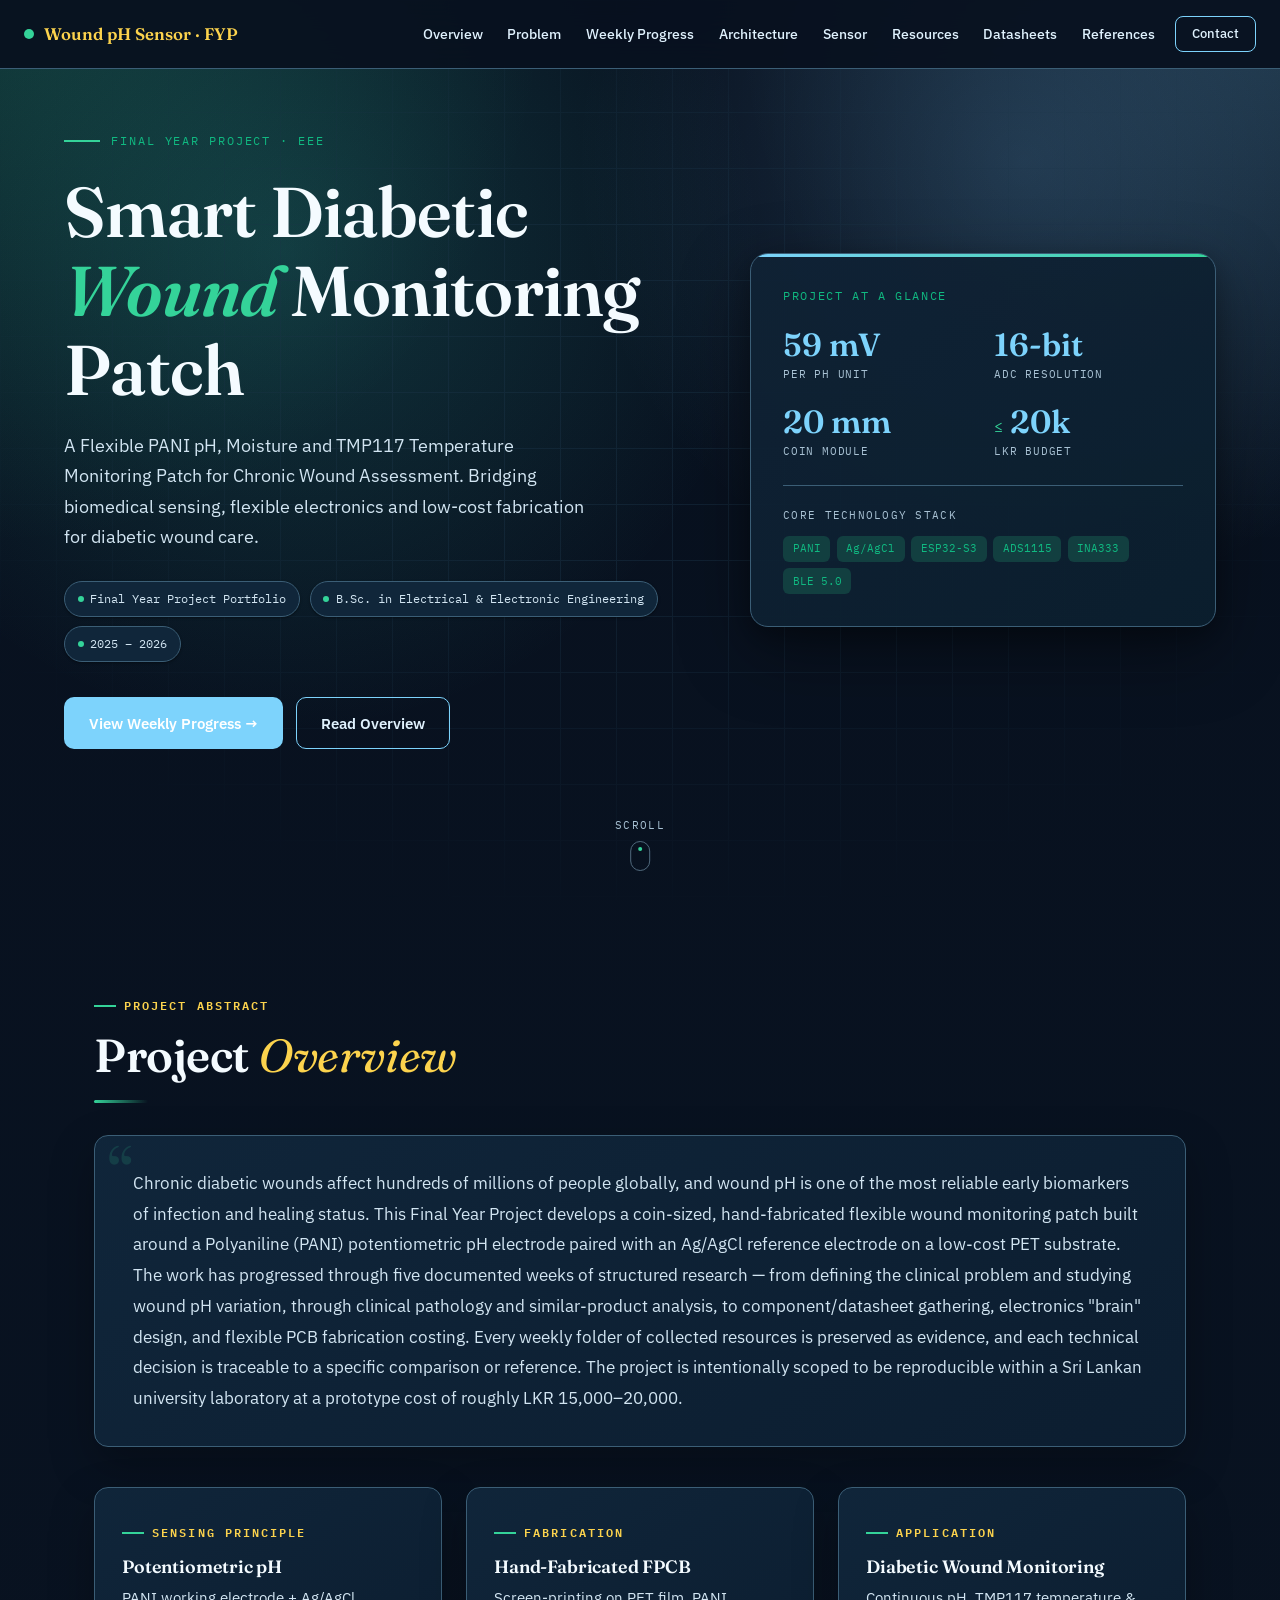
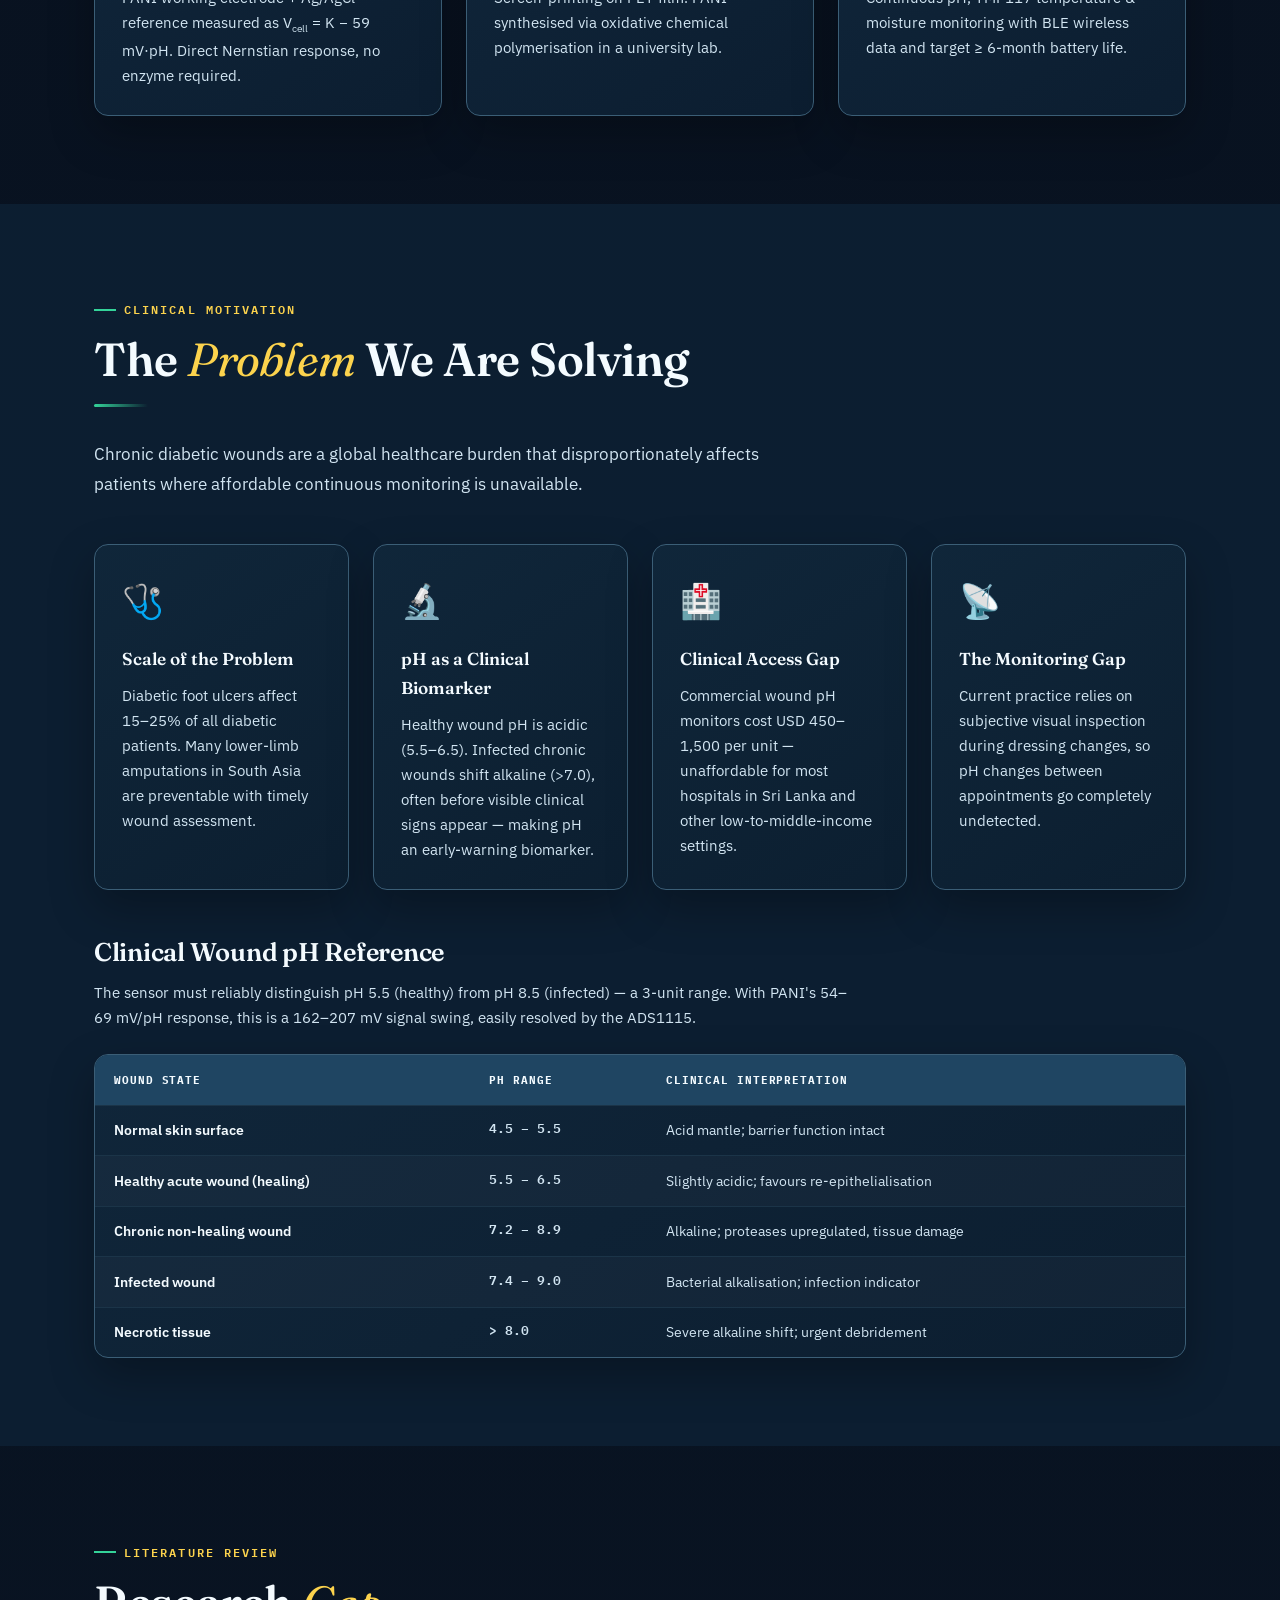
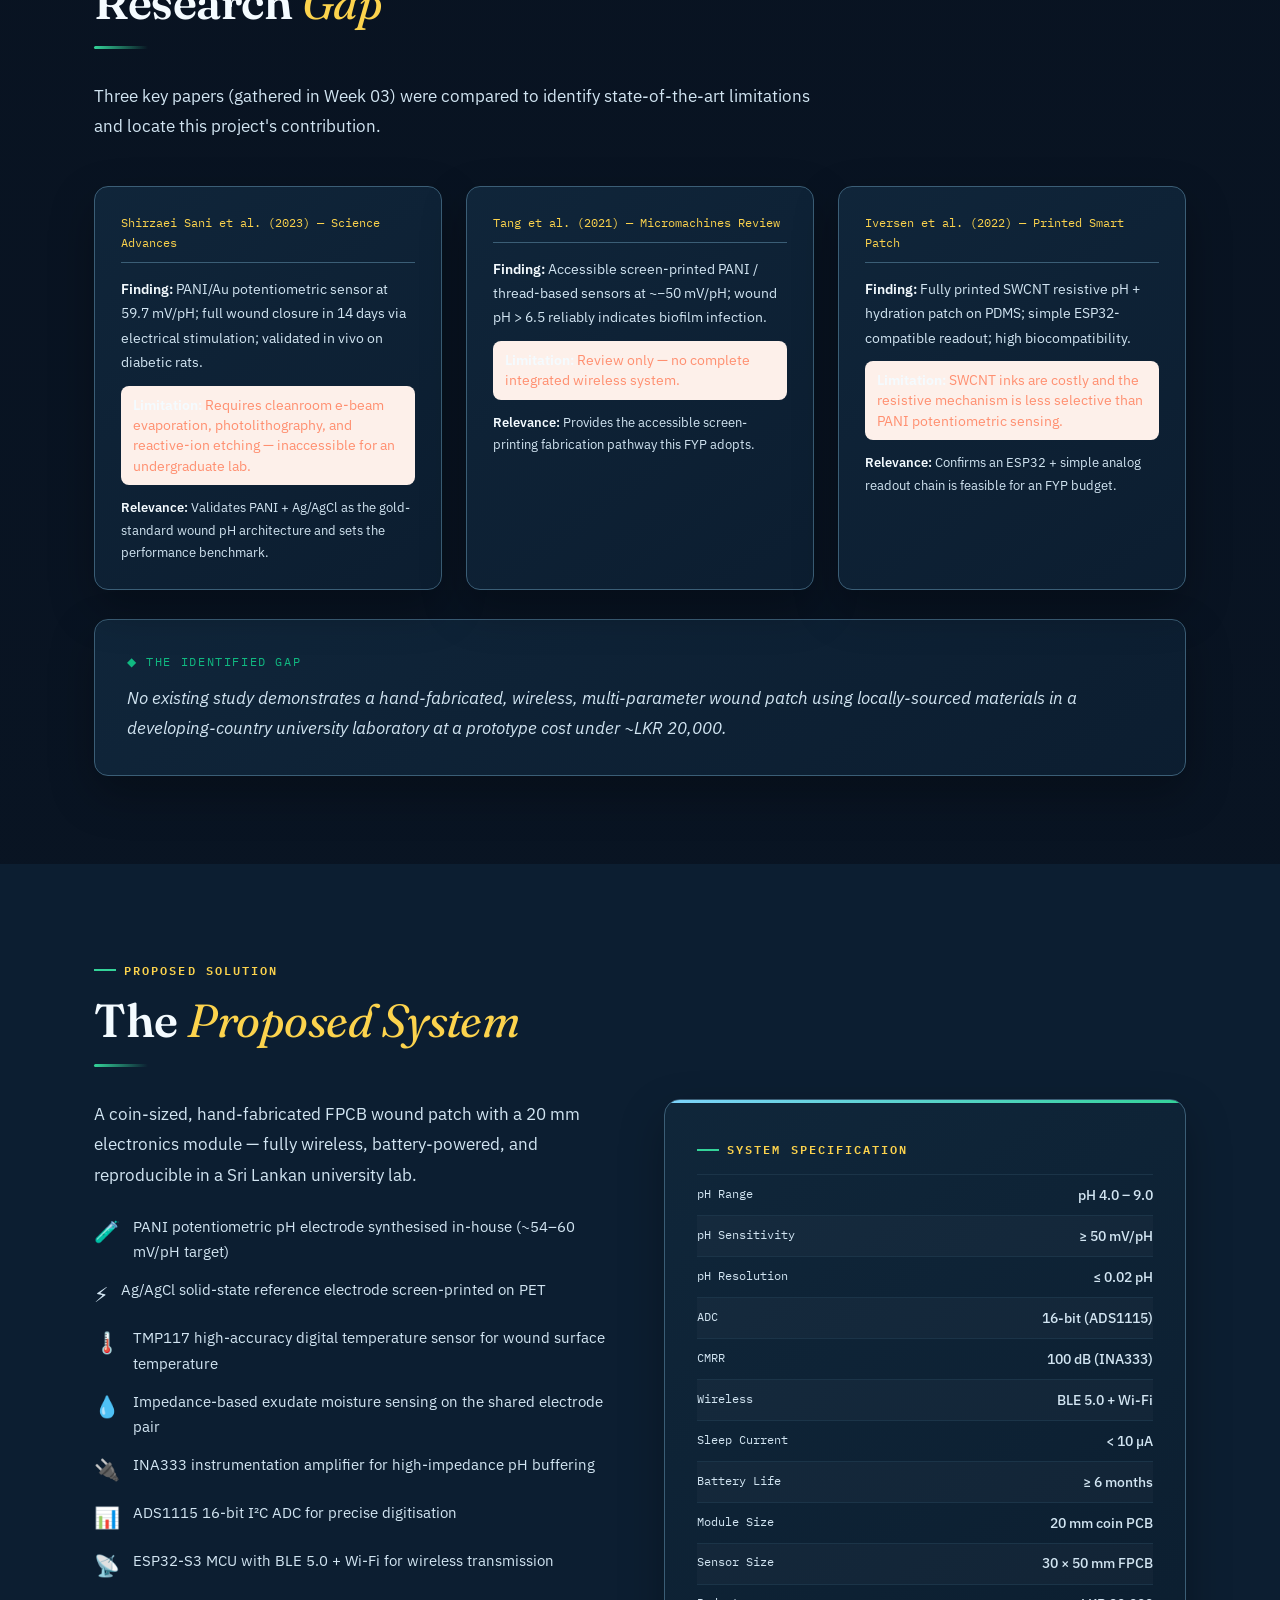
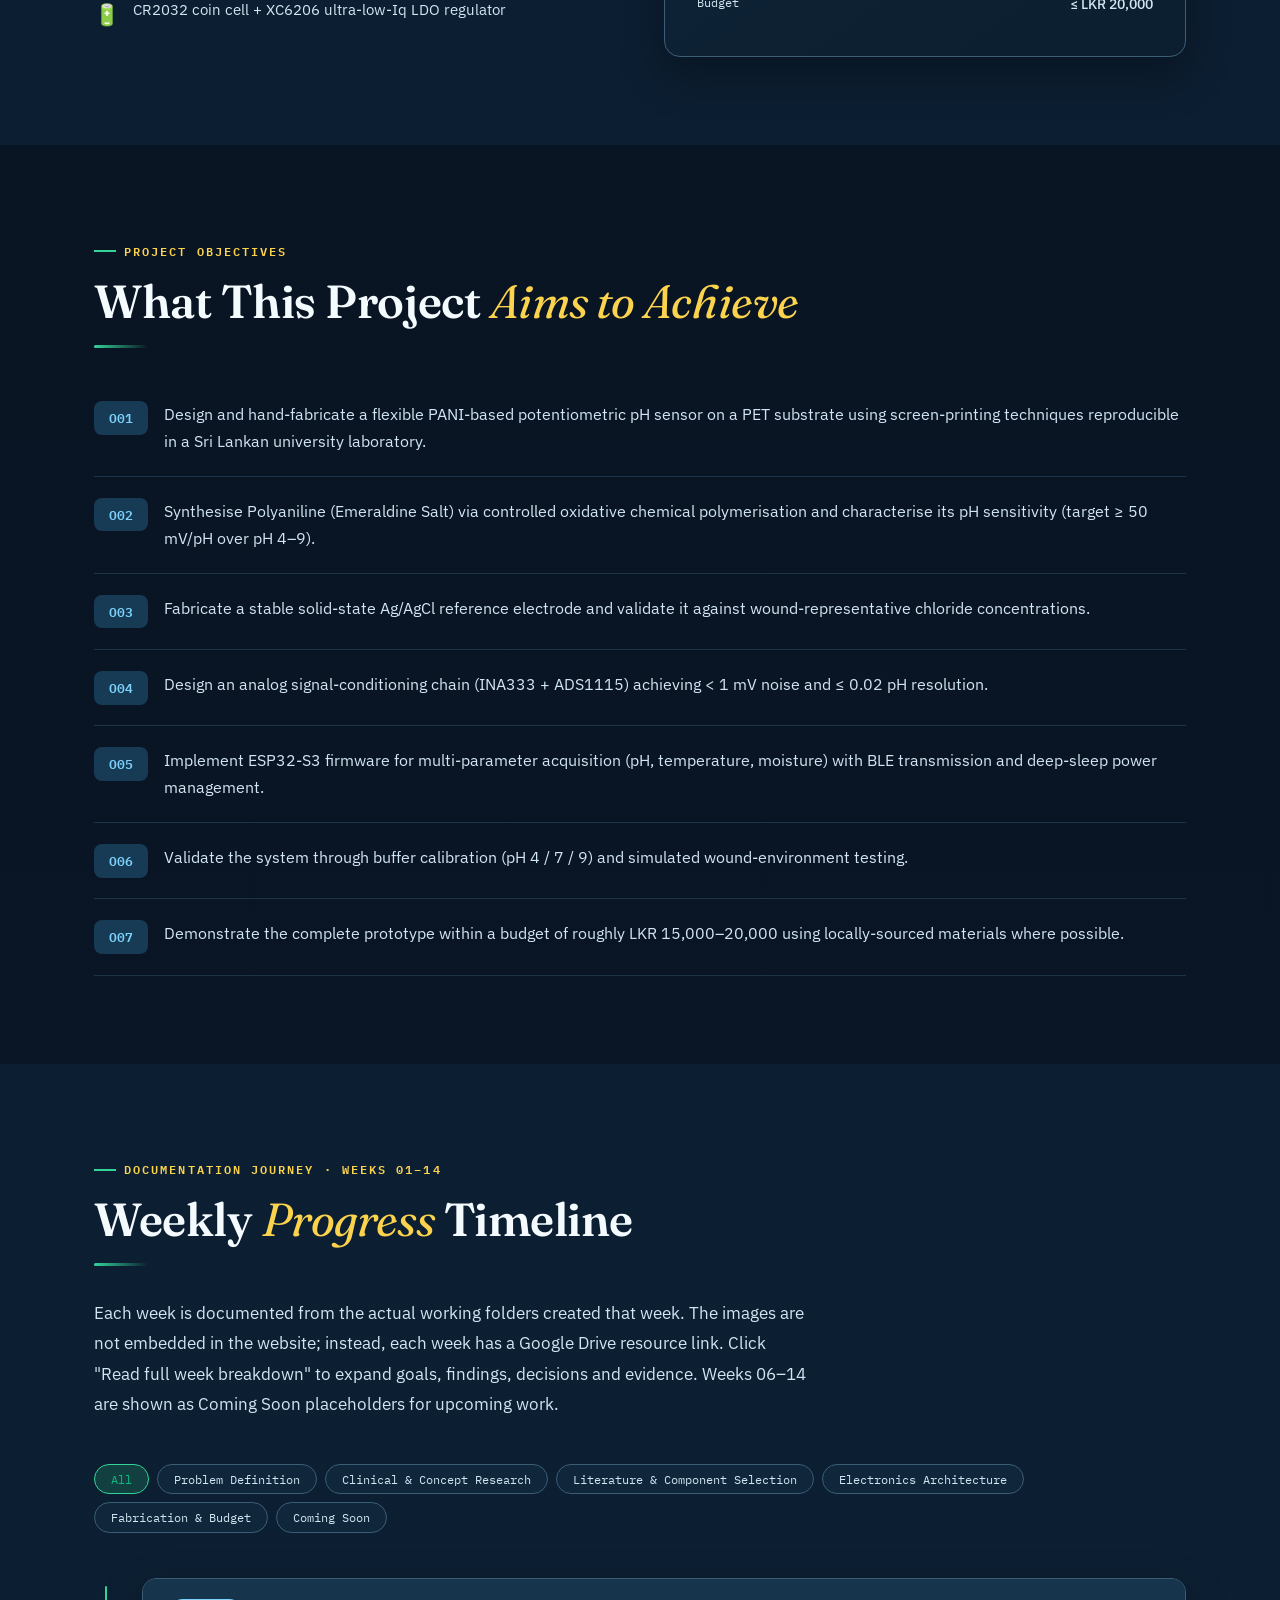
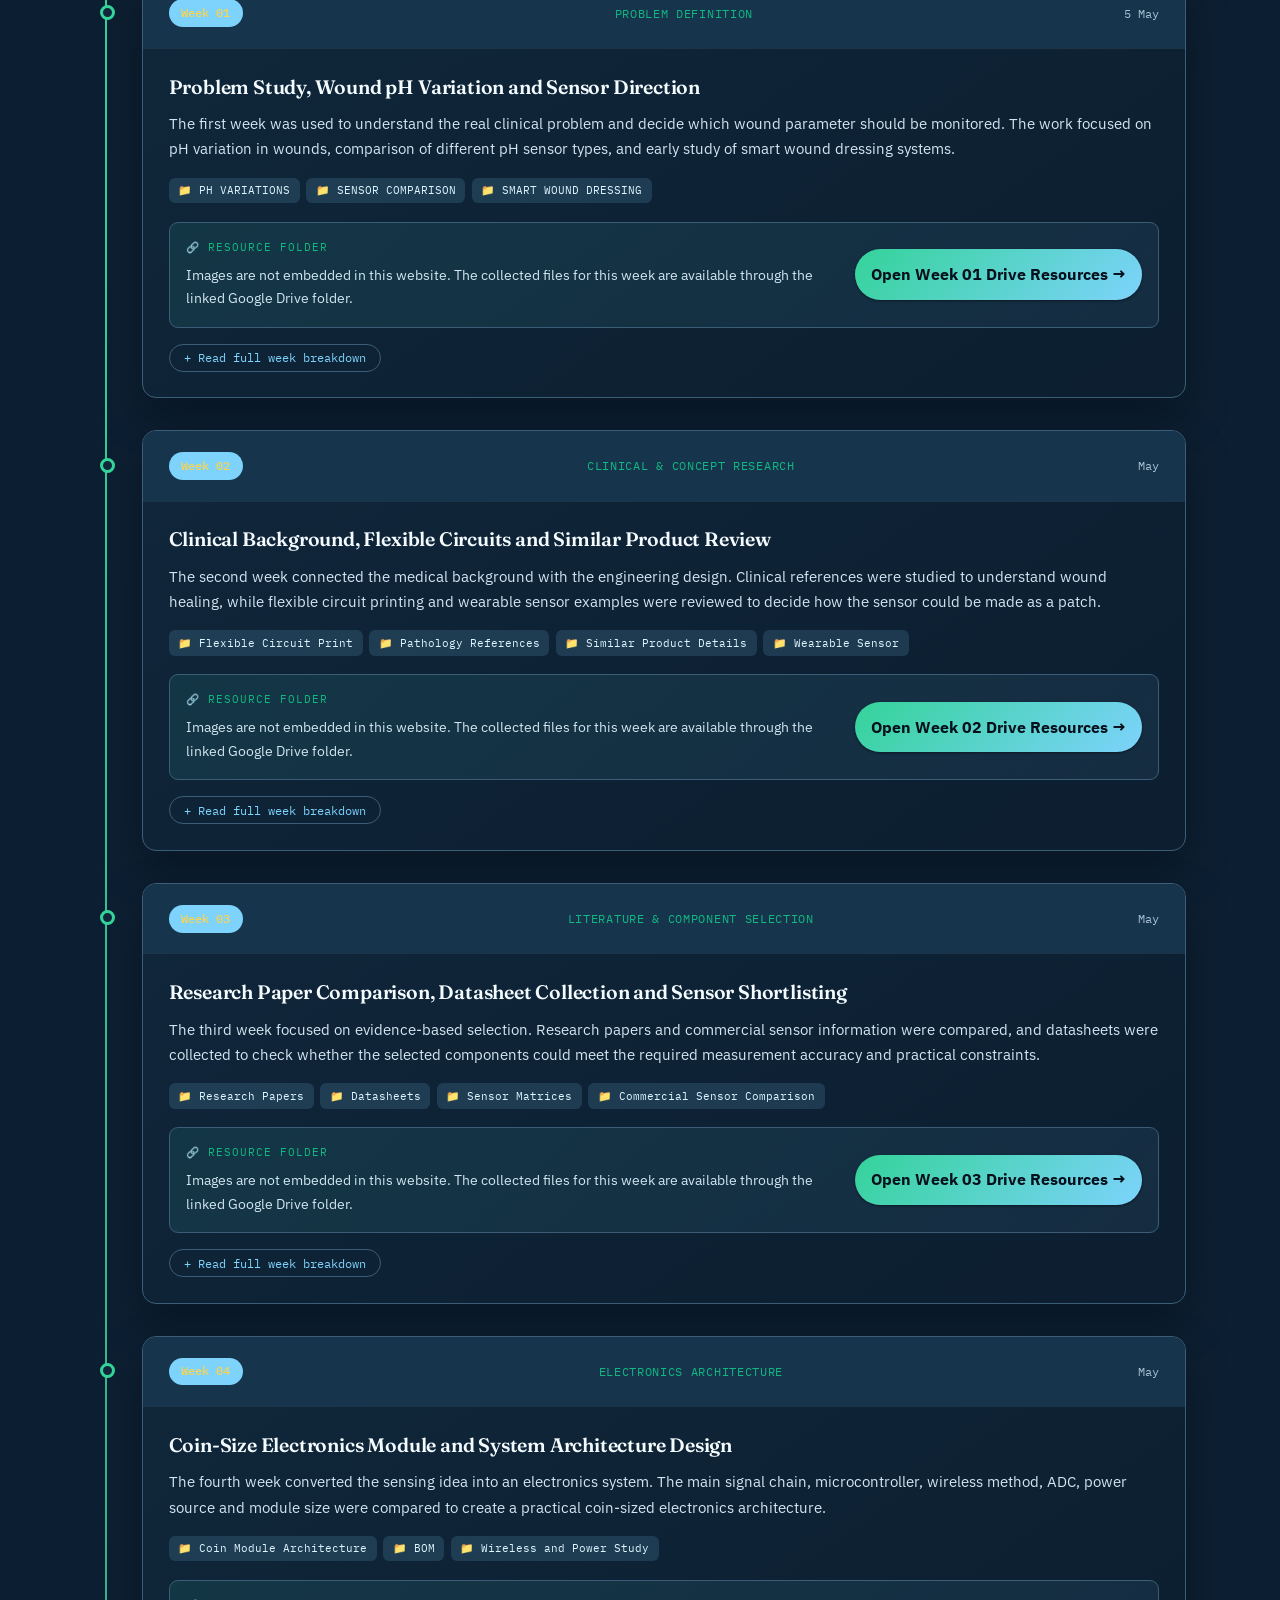
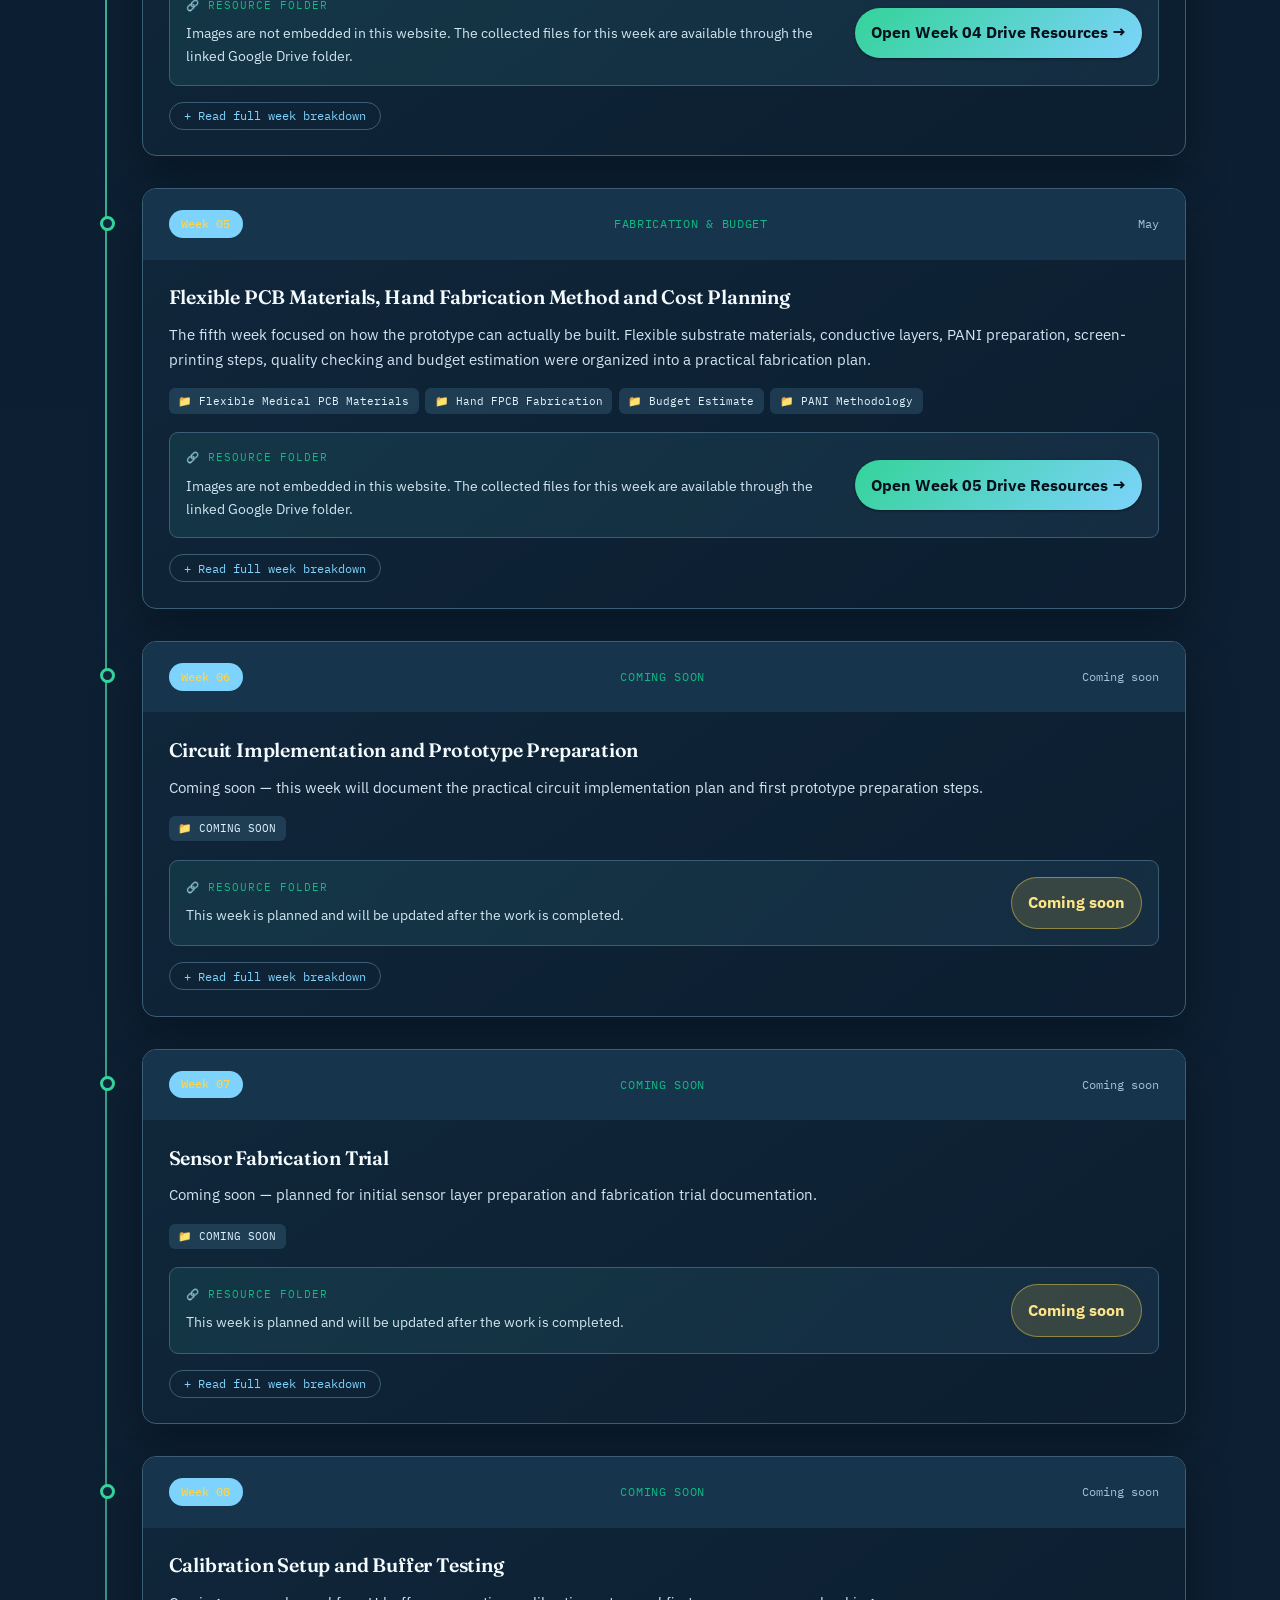
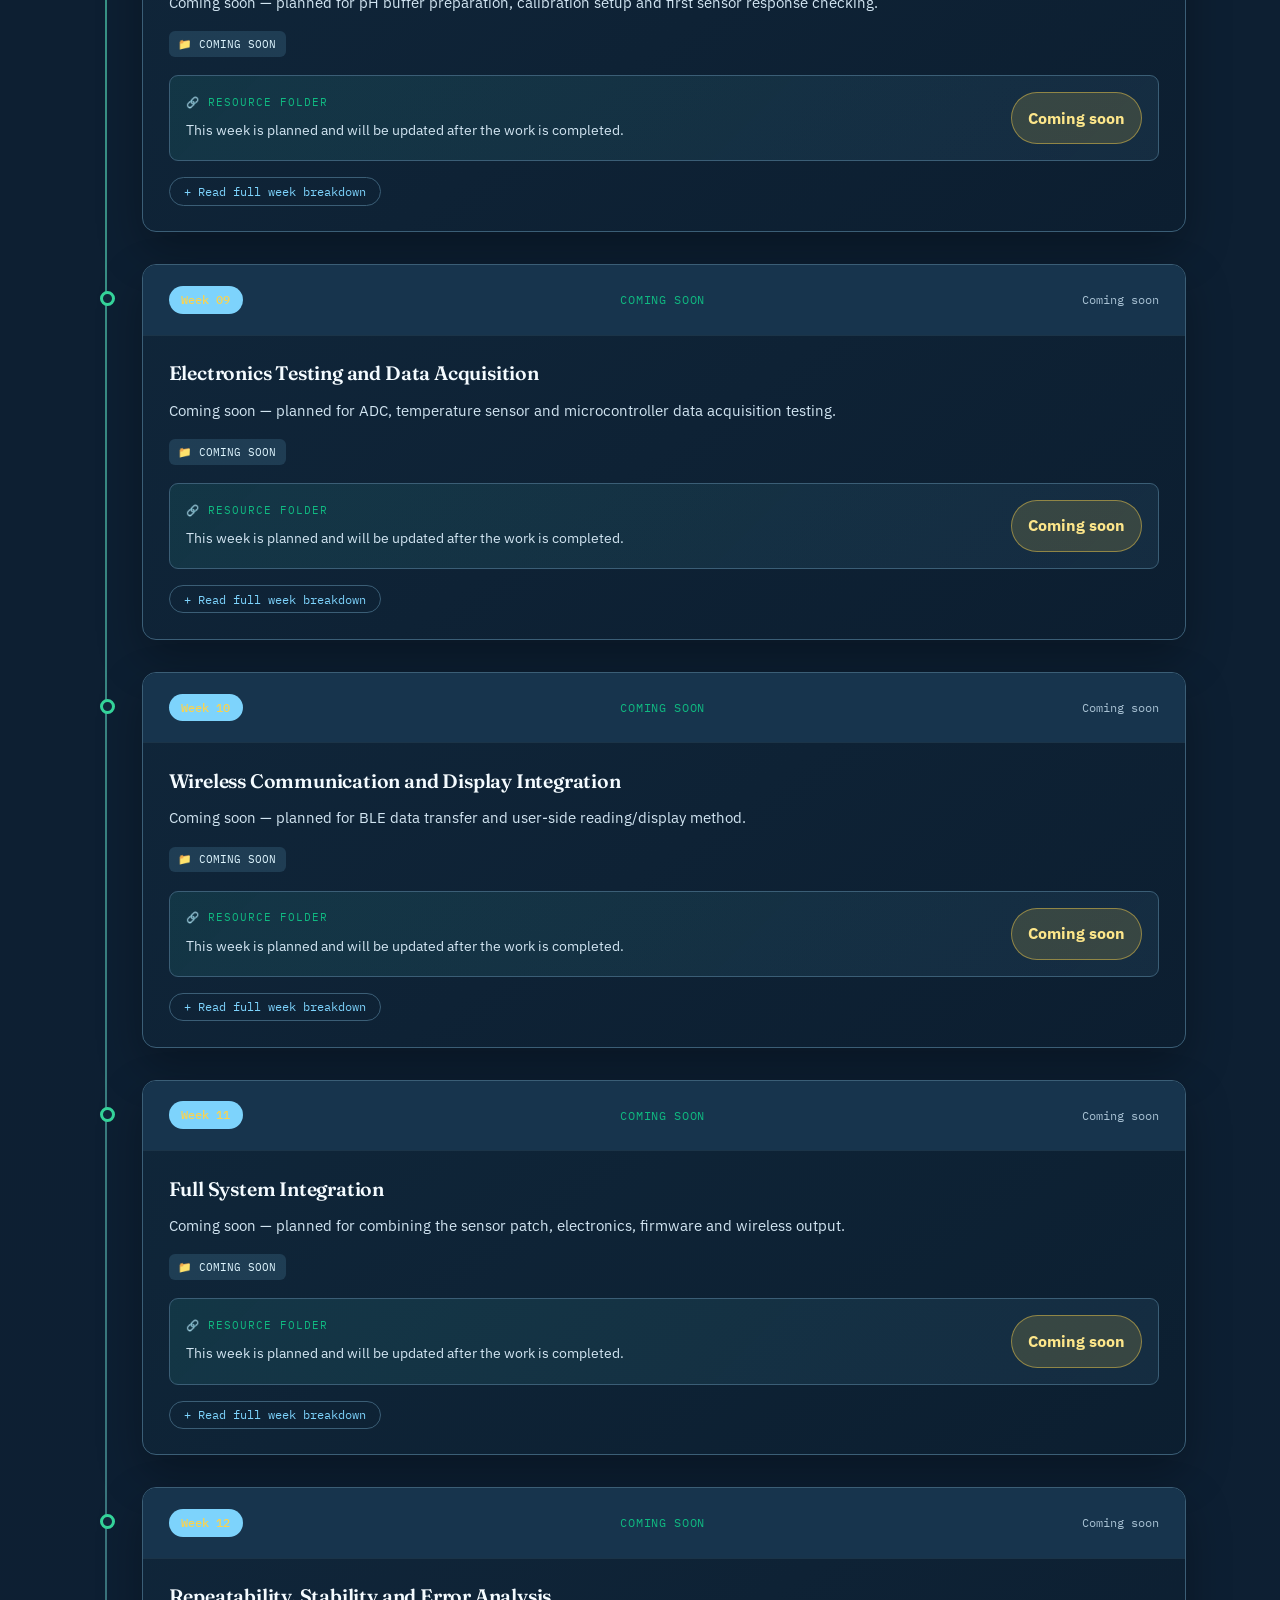
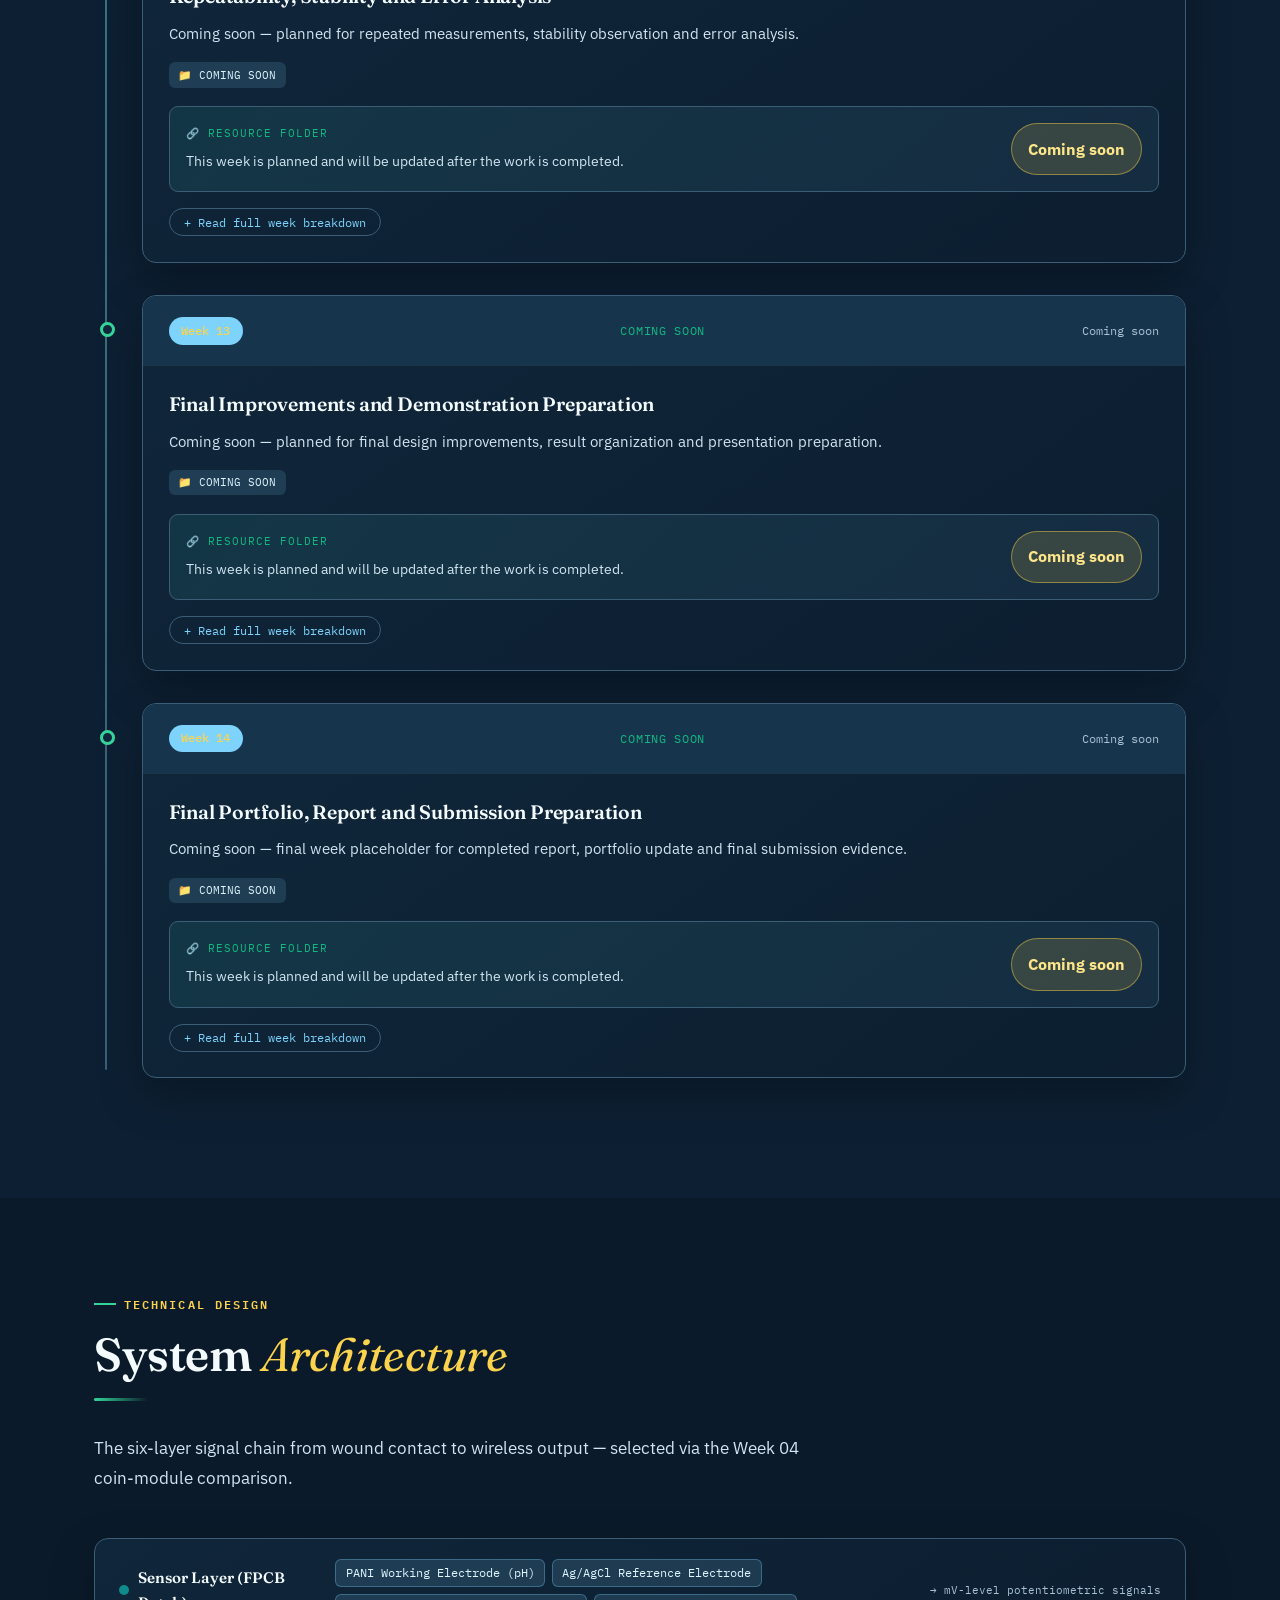
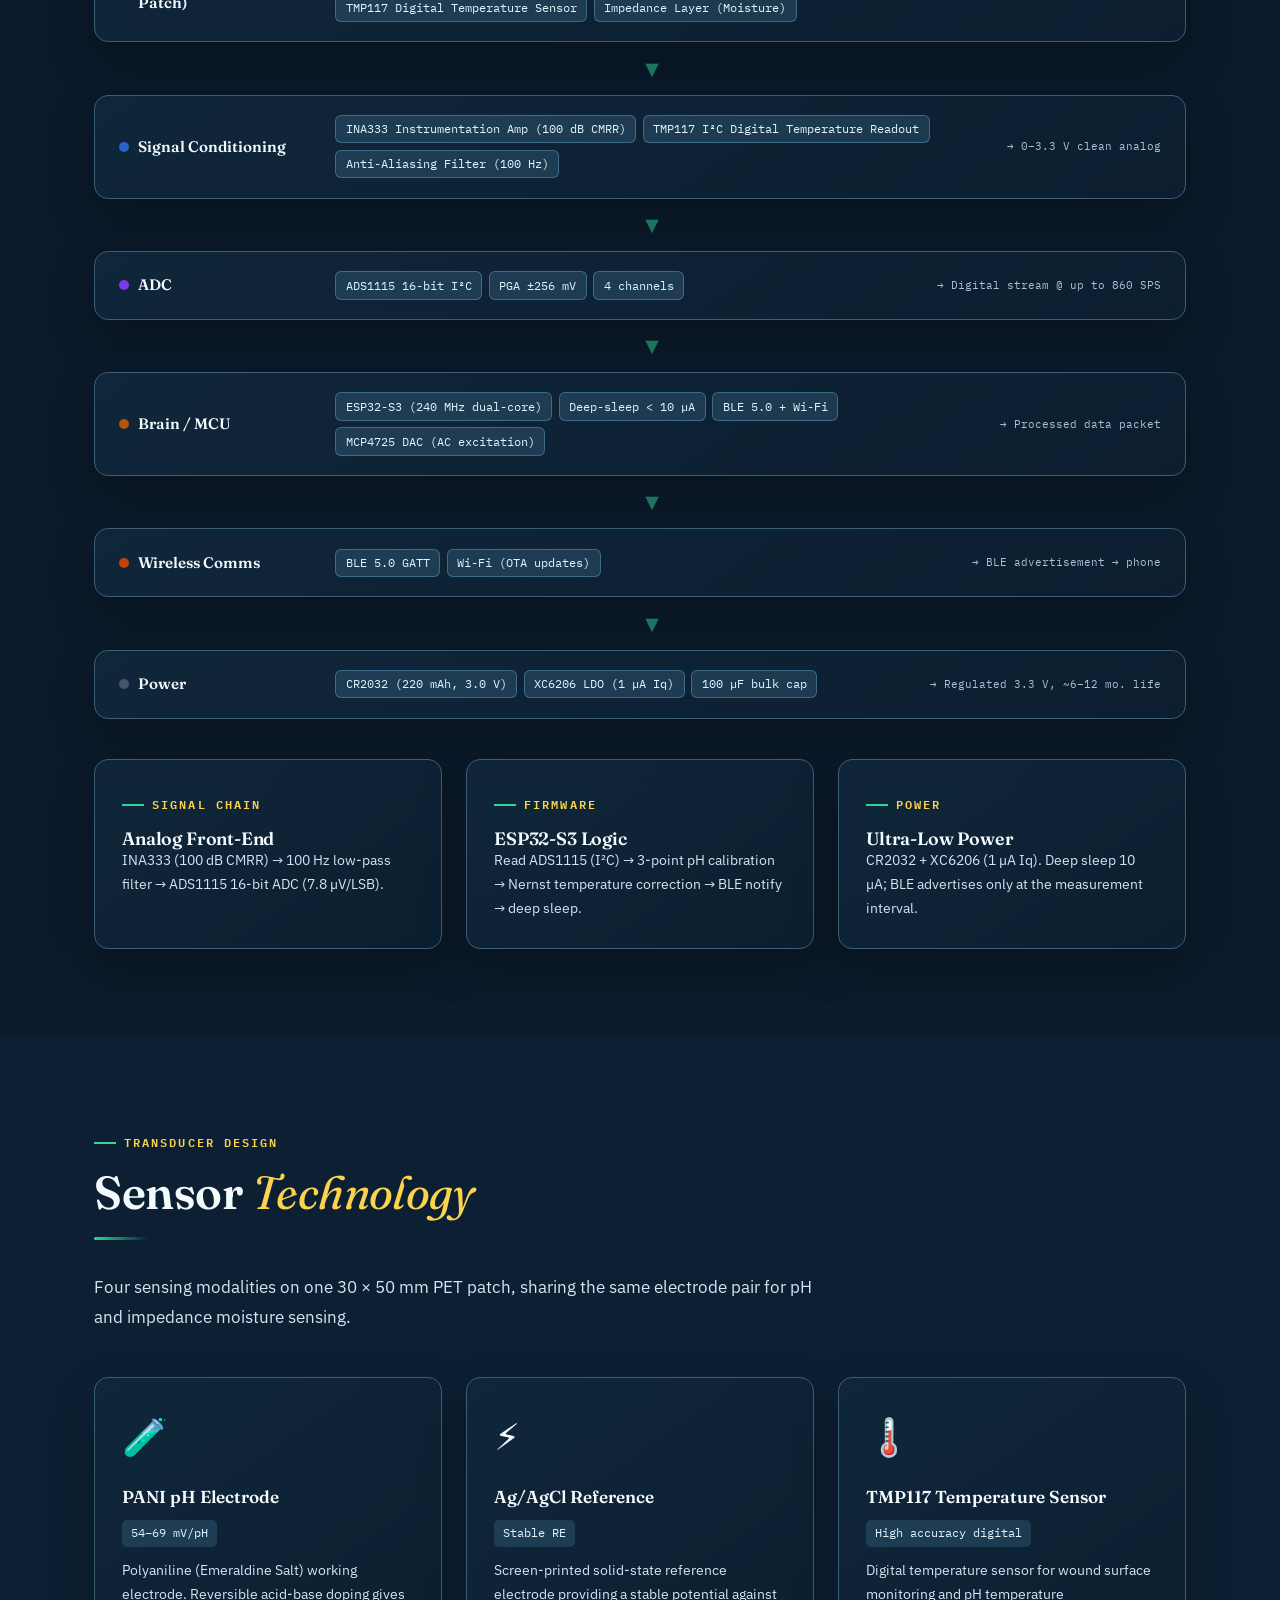
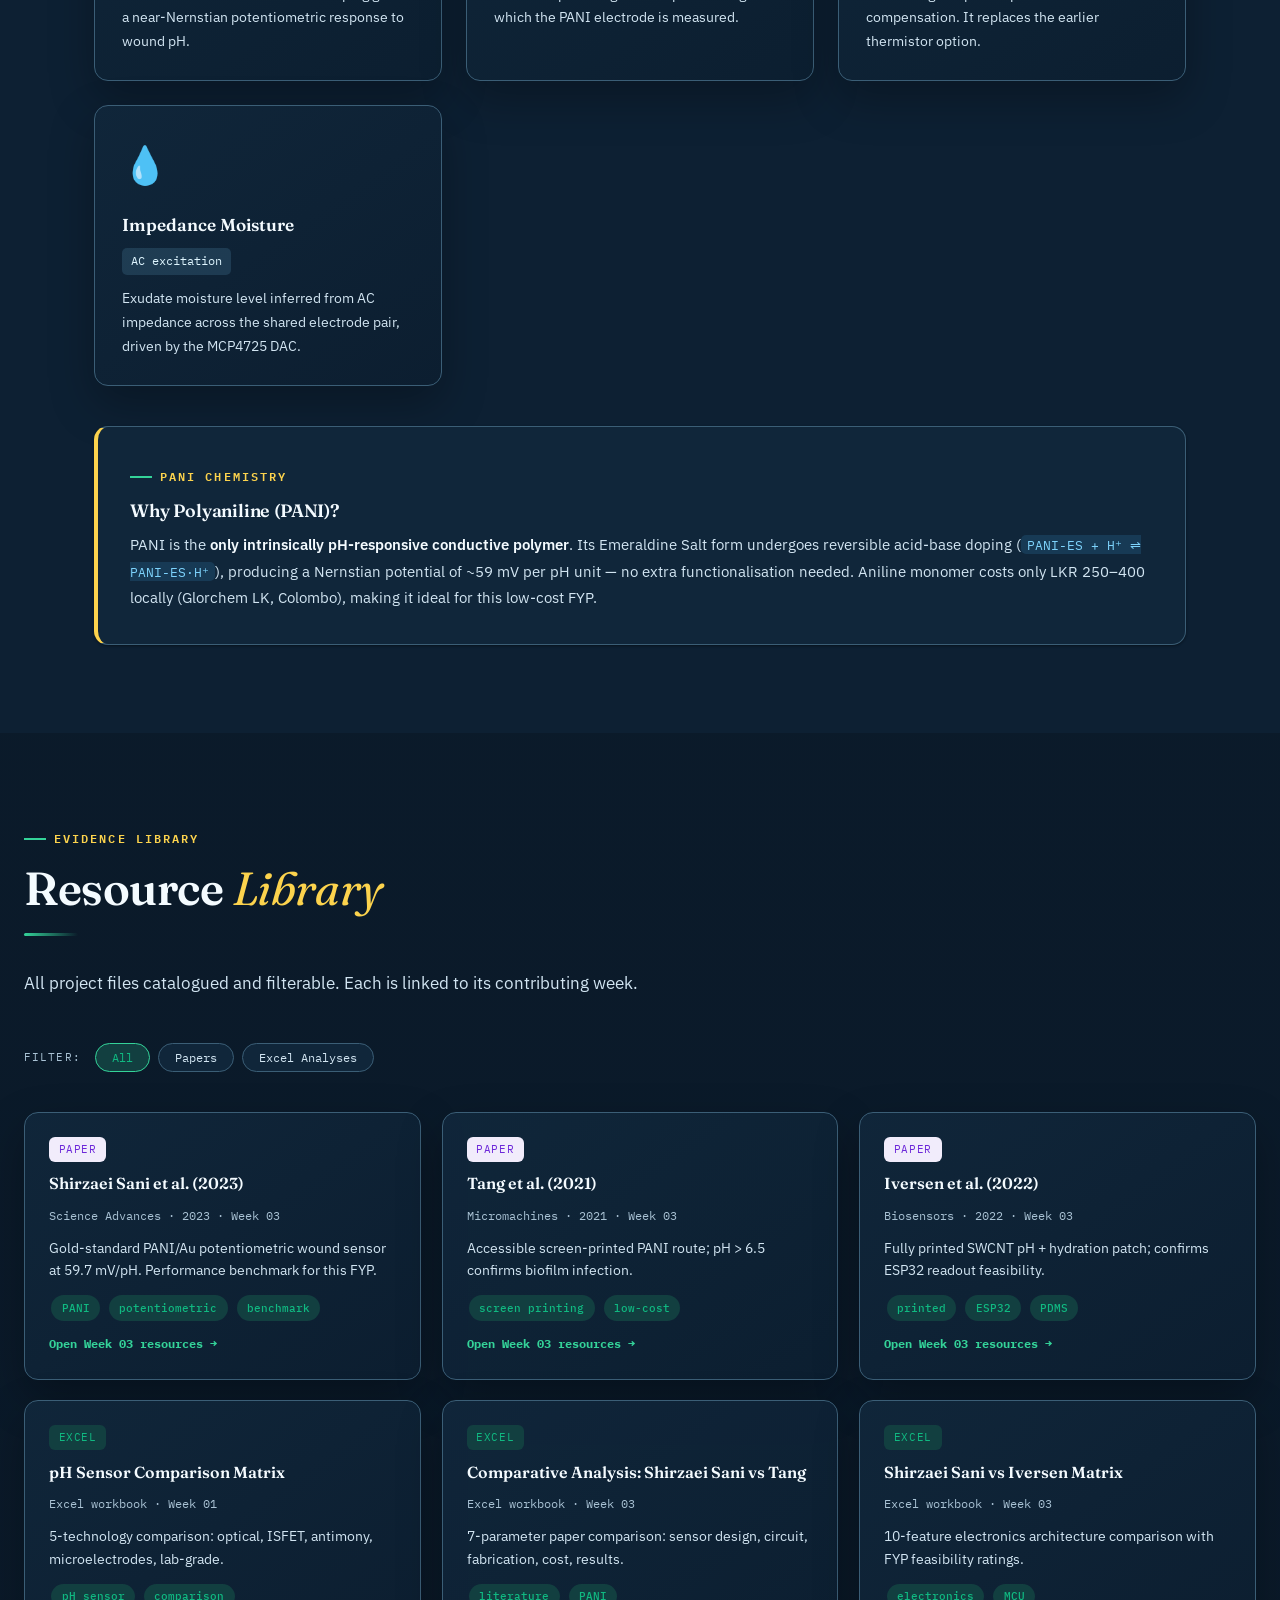
==== index.html @ 28996160 "Add files via upload" ====
<!DOCTYPE html>
<html lang="en">
<head>
  <!-- ============================================================
       index.html — Smart Wound pH Sensor FYP Portfolio
       Theme: Refined Academic (professional & interactive)
       ============================================================ -->
  <meta charset="UTF-8" />
  <meta name="viewport" content="width=device-width, initial-scale=1.0" />
  <meta name="description" content="FYP Portfolio: Smart Diabetic Wound Monitoring Patch — hand-fabricated flexible PANI pH sensor. EEE Final Year Project, Sri Lanka." />
  <meta name="author" content="EEE Undergraduate FYP" />
  <title>Smart Wound pH Sensor · FYP Portfolio</title>

  <link rel="preconnect" href="https://fonts.googleapis.com" />
  <link rel="preconnect" href="https://fonts.gstatic.com" crossorigin />
  <link rel="stylesheet" href="style.css" />
</head>
<body>

<!-- Scroll progress bar -->
<div id="progress-bar"></div>

<!-- ═══════════════ NAVIGATION ═══════════════ -->
<nav id="navbar">
  <div class="nav-inner">
    <a href="#hero" class="nav-brand"><span class="brand-dot"></span>Wound pH Sensor · FYP</a>
    <ul class="nav-links">
      <li><a href="#overview">Overview</a></li>
      <li><a href="#problem">Problem</a></li>
      <li><a href="#progress">Weekly Progress</a></li>
      <li><a href="#architecture">Architecture</a></li>
      <li><a href="#sensor-tech">Sensor</a></li>
      <li><a href="#resources">Resources</a></li>
      <li><a href="#datasheets">Datasheets</a></li>
      <li><a href="#references">References</a></li>
      <li class="nav-cta"><a href="#contact" class="btn btn-outline" style="padding:.4rem 1rem;font-size:.8rem">Contact</a></li>
    </ul>
    <button class="hamburger" id="hamburger" aria-label="Menu"><span></span><span></span><span></span></button>
  </div>
</nav>

<!-- ═══════════════ HERO ═══════════════ -->
<section id="hero">
  <div class="hero-bg"></div>
  <div class="hero-grid"></div>
  <div class="hero-content">
    <div id="hero-text"><!-- renderHero() --></div>
    <div class="hero-panel" id="hero-panel"><!-- renderHero() --></div>
  </div>
  <div class="scroll-indicator"><span class="t">SCROLL</span><div class="scroll-arrow"></div></div>
</section>

<!-- ═══════════════ OVERVIEW ═══════════════ -->
<section id="overview">
  <div class="container">
    <span class="section-label">Project Abstract</span>
    <h2 class="section-title">Project <span class="hl">Overview</span></h2>
    <div class="divider"></div>
    <div class="abstract-box" id="abstract-content"></div>
    <div class="grid-3 overview-cards">
      <div class="ov-card reveal">
        <span class="section-label">Sensing Principle</span>
        <h4>Potentiometric pH</h4>
        <p>PANI working electrode + Ag/AgCl reference measured as V<sub>cell</sub> = K − 59 mV·pH. Direct Nernstian response, no enzyme required.</p>
      </div>
      <div class="ov-card b reveal reveal-d1">
        <span class="section-label">Fabrication</span>
        <h4>Hand-Fabricated FPCB</h4>
        <p>Screen-printing on PET film. PANI synthesised via oxidative chemical polymerisation in a university lab.</p>
      </div>
      <div class="ov-card c reveal reveal-d2">
        <span class="section-label">Application</span>
        <h4>Diabetic Wound Monitoring</h4>
        <p>Continuous pH, TMP117 temperature & moisture monitoring with BLE wireless data and target ≥ 6-month battery life.</p>
      </div>
    </div>
  </div>
</section>

<!-- ═══════════════ PROBLEM ═══════════════ -->
<section id="problem" class="section-alt">
  <div class="container">
    <span class="section-label">Clinical Motivation</span>
    <h2 class="section-title">The <span class="hl">Problem</span> We Are Solving</h2>
    <div class="divider"></div>
    <p class="section-desc">Chronic diabetic wounds are a global healthcare burden that disproportionately affects patients where affordable continuous monitoring is unavailable.</p>
    <div class="problem-grid" id="problem-cards"></div>
    <div style="margin-top:3rem">
      <h3 style="margin-bottom:.8rem">Clinical Wound pH Reference</h3>
      <p style="color:var(--ink-soft);font-size:.93rem;margin-bottom:1.5rem;max-width:760px">The sensor must reliably distinguish pH 5.5 (healthy) from pH 8.5 (infected) — a 3-unit range. With PANI's 54–69 mV/pH response, this is a 162–207 mV signal swing, easily resolved by the ADS1115.</p>
      <div class="table-wrapper">
        <table>
          <thead><tr><th>Wound State</th><th>pH Range</th><th>Clinical Interpretation</th></tr></thead>
          <tbody id="ph-table-body"></tbody>
        </table>
      </div>
    </div>
  </div>
</section>

<!-- ═══════════════ RESEARCH GAP ═══════════════ -->
<section id="research">
  <div class="container">
    <span class="section-label">Literature Review</span>
    <h2 class="section-title">Research <span class="hl">Gap</span></h2>
    <div class="divider"></div>
    <p class="section-desc">Three key papers (gathered in Week 03) were compared to identify state-of-the-art limitations and locate this project's contribution.</p>
    <div class="paper-cards" id="paper-cards"></div>
    <div class="gap-box" id="gap-box"></div>
  </div>
</section>

<!-- ═══════════════ SOLUTION ═══════════════ -->
<section id="solution" class="section-alt">
  <div class="container">
    <span class="section-label">Proposed Solution</span>
    <h2 class="section-title">The <span class="hl">Proposed System</span></h2>
    <div class="divider"></div>
    <div class="grid-2" style="gap:3rem;align-items:start">
      <div>
        <p class="section-desc" style="margin-bottom:1.5rem">A coin-sized, hand-fabricated FPCB wound patch with a 20 mm electronics module — fully wireless, battery-powered, and reproducible in a Sri Lankan university lab.</p>
        <ul class="sol-list" id="sol-list"></ul>
      </div>
      <div class="spec-card reveal">
        <span class="section-label">System Specification</span>
        <table>
          <tbody>
            <tr><td class="k">pH Range</td><td class="v">pH 4.0 – 9.0</td></tr>
            <tr><td class="k">pH Sensitivity</td><td class="v hi">≥ 50 mV/pH</td></tr>
            <tr><td class="k">pH Resolution</td><td class="v hi">≤ 0.02 pH</td></tr>
            <tr><td class="k">ADC</td><td class="v">16-bit (ADS1115)</td></tr>
            <tr><td class="k">CMRR</td><td class="v">100 dB (INA333)</td></tr>
            <tr><td class="k">Wireless</td><td class="v">BLE 5.0 + Wi-Fi</td></tr>
            <tr><td class="k">Sleep Current</td><td class="v">&lt; 10 µA</td></tr>
            <tr><td class="k">Battery Life</td><td class="v hi">≥ 6 months</td></tr>
            <tr><td class="k">Module Size</td><td class="v">20 mm coin PCB</td></tr>
            <tr><td class="k">Sensor Size</td><td class="v">30 × 50 mm FPCB</td></tr>
            <tr><td class="k">Budget</td><td class="v hi">≤ LKR 20,000</td></tr>
          </tbody>
        </table>
      </div>
    </div>
  </div>
</section>

<!-- ═══════════════ OBJECTIVES ═══════════════ -->
<section id="objectives">
  <div class="container">
    <span class="section-label">Project Objectives</span>
    <h2 class="section-title">What This Project <span class="hl">Aims to Achieve</span></h2>
    <div class="divider"></div>
    <ul class="objectives-list" id="objectives-list"></ul>
  </div>
</section>

<!-- ═══════════════ WEEKLY PROGRESS ═══════════════ -->
<section id="progress" class="section-alt">
  <div class="container">
    <span class="section-label">Documentation Journey · Weeks 01–14</span>
    <h2 class="section-title">Weekly <span class="hl">Progress</span> Timeline</h2>
    <div class="divider"></div>
    <p class="section-desc">Each week is documented from the actual working folders created that week. The images are not embedded in the website; instead, each week has a Google Drive resource link. Click "Read full week breakdown" to expand goals, findings, decisions and evidence. Weeks 06–14 are shown as Coming Soon placeholders for upcoming work.</p>
    <div class="phase-filter" id="phase-filters"></div>
    <div class="timeline" id="timeline"></div>
  </div>
</section>

<!-- ═══════════════ ARCHITECTURE ═══════════════ -->
<section id="architecture">
  <div class="container">
    <span class="section-label">Technical Design</span>
    <h2 class="section-title">System <span class="hl">Architecture</span></h2>
    <div class="divider"></div>
    <p class="section-desc">The six-layer signal chain from wound contact to wireless output — selected via the Week 04 coin-module comparison.</p>
    <div class="arch-diagram" id="arch-diagram"></div>
    <div class="grid-3" style="margin-top:2.5rem">
      <div class="card reveal"><span class="section-label">Signal Chain</span><h4>Analog Front-End</h4><p style="font-size:.88rem">INA333 (100 dB CMRR) → 100 Hz low-pass filter → ADS1115 16-bit ADC (7.8 µV/LSB).</p></div>
      <div class="card reveal reveal-d1"><span class="section-label">Firmware</span><h4>ESP32-S3 Logic</h4><p style="font-size:.88rem">Read ADS1115 (I²C) → 3-point pH calibration → Nernst temperature correction → BLE notify → deep sleep.</p></div>
      <div class="card reveal reveal-d2"><span class="section-label">Power</span><h4>Ultra-Low Power</h4><p style="font-size:.88rem">CR2032 + XC6206 (1 µA Iq). Deep sleep 10 µA; BLE advertises only at the measurement interval.</p></div>
    </div>
  </div>
</section>

<!-- ═══════════════ SENSOR TECH ═══════════════ -->
<section id="sensor-tech" class="section-alt">
  <div class="container">
    <span class="section-label">Transducer Design</span>
    <h2 class="section-title">Sensor <span class="hl">Technology</span></h2>
    <div class="divider"></div>
    <p class="section-desc">Four sensing modalities on one 30 × 50 mm PET patch, sharing the same electrode pair for pH and impedance moisture sensing.</p>
    <div class="sensor-grid" id="sensor-grid"></div>
    <div class="pani-box reveal">
      <span class="section-label">PANI Chemistry</span>
      <h4 style="margin-bottom:.7rem">Why Polyaniline (PANI)?</h4>
      <p style="font-size:.93rem;color:var(--ink-soft);line-height:1.8">PANI is the <strong>only intrinsically pH-responsive conductive polymer</strong>. Its Emeraldine Salt form undergoes reversible acid-base doping (<code>PANI-ES + H⁺ ⇌ PANI-ES·H⁺</code>), producing a Nernstian potential of ~59 mV per pH unit — no extra functionalisation needed. Aniline monomer costs only LKR 250–400 locally (Glorchem LK, Colombo), making it ideal for this low-cost FYP.</p>
    </div>
  </div>
</section>

<!-- ═══════════════ RESOURCES ═══════════════ -->
<section id="resources">
  <div class="container-wide">
    <span class="section-label">Evidence Library</span>
    <h2 class="section-title">Resource <span class="hl">Library</span></h2>
    <div class="divider"></div>
    <p class="section-desc">All project files catalogued and filterable. Each is linked to its contributing week.</p>
    <div class="res-filters" id="res-filters"></div>
    <div class="res-grid" id="res-grid"></div>
  </div>
</section>

<!-- ═══════════════ FILE CATEGORIES ═══════════════ -->
<section id="file-categories-sec" class="section-alt">
  <div class="container">
    <span class="section-label">Resource Classification</span>
    <h2 class="section-title">File <span class="hl">Categories</span> &amp; Their Role</h2>
    <div class="divider"></div>
    <p class="section-desc">Every uploaded resource, classified into eight categories with its role in the project.</p>
    <div class="cat-grid" id="cat-grid"></div>
  </div>
</section>

<!-- ═══════════════ FILE ANALYSIS TABLE ═══════════════ -->
<section id="file-analysis">
  <div class="container-wide">
    <span class="section-label">Complete File Index</span>
    <h2 class="section-title">File <span class="hl">Analysis</span> Table</h2>
    <div class="divider"></div>
    <p class="section-desc">Every uploaded file with its type, week, content, importance, and the section where it is used.</p>
    <div class="table-wrapper">
      <table>
        <thead><tr><th>File Name</th><th>Week</th><th>Type</th><th>Main Content</th><th>Importance</th><th>Section</th></tr></thead>
        <tbody id="file-table-body"></tbody>
      </table>
    </div>
  </div>
</section>

<!-- ═══════════════ DATASHEETS ═══════════════ -->
<section id="datasheets" class="section-alt">
  <div class="container-wide">
    <span class="section-label">Component References</span>
    <h2 class="section-title">Component <span class="hl">Datasheets</span></h2>
    <div class="divider"></div>
    <p class="section-desc">Datasheets for every selected component. Place the PDFs in <code>documents/datasheets/</code> to enable direct viewing.</p>
    <div class="res-grid" id="datasheets-grid"></div>
  </div>
</section>

<!-- ═══════════════ DOCUMENTS ═══════════════ -->
<section id="documents">
  <div class="container-wide">
    <span class="section-label">Word / PDF Documents</span>
    <h2 class="section-title">Document <span class="hl">Library</span></h2>
    <div class="divider"></div>
    <p class="section-desc">Technical references, literature reviews, methodology and requirement documents produced during the project.</p>
    <div class="res-grid" id="documents-grid"></div>
  </div>
</section>

<!-- ═══════════════ VIDEO & REFERENCES ═══════════════ -->
<section id="references" class="section-alt">
  <div class="container-wide">
    <span class="section-label">Video &amp; External References</span>
    <h2 class="section-title">Reference <span class="hl">Videos</span> &amp; Publications</h2>
    <div class="divider"></div>
    <p class="section-desc">Key references gathered in Weeks 02–03 — including SmartHEAL, the closest real-world product (2022 James Dyson Award winner).</p>
    <div class="res-grid" id="videos-grid"></div>
    <h3 style="margin:2.5rem 0 1.5rem">Foundational Publications</h3>
    <div class="res-grid" id="publications-grid"></div>
  </div>
</section>

<!-- ═══════════════ COMPETITIVE ═══════════════ -->
<section id="competitive">
  <div class="container">
    <span class="section-label">Market Positioning</span>
    <h2 class="section-title">Similar <span class="hl">Products</span> &amp; Differentiation</h2>
    <div class="divider"></div>
    <p class="section-desc">How this FYP positions against existing prototypes and commercial products.</p>
    <div class="grid-3" id="similar-products"></div>
  </div>
</section>

<!-- ═══════════════ TESTING ═══════════════ -->
<section id="testing" class="section-alt">
  <div class="container">
    <span class="section-label">Validation Strategy</span>
    <h2 class="section-title">Testing &amp; Validation <span class="hl">Plan</span></h2>
    <div class="divider"></div>
    <p class="section-desc">Six validation phases, from PANI synthesis QC to full simulated wound-environment testing.</p>
    <div class="test-grid" id="testing-grid"></div>
  </div>
</section>

<!-- ═══════════════ BUDGET ═══════════════ -->
<section id="budget">
  <div class="container">
    <span class="section-label">Economic Feasibility</span>
    <h2 class="section-title">Project <span class="hl">Budget</span></h2>
    <div class="divider"></div>
    <div class="budget-header" id="budget-header"></div>
    <div class="budget-rows" id="budget-rows"></div>
    <div class="budget-note-box">💡 Sri Lanka local sourcing for synthesis chemicals is 5–12× cheaper than international suppliers. Full comparison in the Week 05 budget workbook.</div>
  </div>
</section>

<!-- ═══════════════ FUTURE ═══════════════ -->
<section id="future" class="section-alt">
  <div class="container">
    <span class="section-label">Research Directions</span>
    <h2 class="section-title">Future <span class="hl">Work</span></h2>
    <div class="divider"></div>
    <p class="section-desc">Directions for the remaining weeks and beyond, demonstrating readiness for graduate-level study.</p>
    <div class="future-list" id="future-list"></div>
  </div>
</section>

<!-- ═══════════════ PROFILE ═══════════════ -->
<section id="profile">
  <div class="container">
    <span class="section-label">About the Researcher</span>
    <h2 class="section-title">Research <span class="hl">Profile</span></h2>
    <div class="divider"></div>
    <div class="profile-grid">
      <div>
        <p class="section-desc" style="margin-bottom:1.5rem">This FYP sits at the intersection of electrochemical sensing, analog instrumentation, and embedded wireless systems — a multi-disciplinary profile valued in biomedical engineering research.</p>
        <div class="profile-qualities" id="profile-qualities"></div>
      </div>
      <div class="profile-summary" id="profile-summary"></div>
    </div>
  </div>
</section>

<!-- ═══════════════ CONTACT ═══════════════ -->
<section id="contact" class="section-deep">
  <div class="container contact-inner" id="contact-inner"></div>
</section>

<!-- ═══════════════ FOOTER ═══════════════ -->
<footer>
  <div class="footer-text">
    <p>Smart Diabetic Wound pH Sensor · Final Year Project Portfolio</p>
    <p>EEE Undergraduate · Sri Lanka · 2025–2026</p>
    <p style="margin-top:.5rem">Built with HTML / CSS / JS · <a href="https://pages.github.com" target="_blank">Hosted on GitHub Pages</a></p>
  </div>
</footer>

<!-- Lightbox for week images -->
<div id="lightbox"><span class="lb-close">✕</span><img id="lightbox-img" src="" alt="" /></div>

<button id="back-to-top" aria-label="Back to top">↑</button>

<script src="data.js"></script>
<script src="script.js"></script>
</body>
</html>
---- style.css ----
/* ============================================================
   style.css — Smart Wound pH Sensor FYP Portfolio
   Theme: "Refined Academic" — light, professional, interactive
   Palette: Deep Navy-Blue · Refined Teal · Warm Amber accents
   Fonts: Fraunces (display) · IBM Plex Sans (body) · IBM Plex Mono
   ============================================================ */

@import url('https://fonts.googleapis.com/css2?family=Fraunces:opsz,wght@9..144,400;9..144,500;9..144,600;9..144,700;9..144,900&family=IBM+Plex+Sans:wght@300;400;500;600;700&family=IBM+Plex+Mono:wght@400;500;600&display=swap');

/* ── VARIABLES ── */
:root {
  /* Surfaces */
  --bg:          #FAFBFD;
  --bg-alt:      #F0F4F9;
  --bg-deep:     #EAEEF5;
  --surface:     #FFFFFF;
  --surface-2:   #F7F9FC;

  /* Ink / text */
  --ink:         #14233B;
  --ink-soft:    #46596F;
  --ink-faint:   #8496AC;
  --ink-ghost:   #B9C4D2;

  /* Brand */
  --primary:        #16386B;   /* deep navy blue */
  --primary-bright: #2563C9;   /* link / button blue */
  --primary-deep:   #0E2546;
  --primary-tint:   #E9F0FB;
  --accent:         #0E8B8B;   /* refined teal (biomedical) */
  --accent-deep:    #0B6E6E;
  --accent-tint:    #E2F4F3;
  --amber:          #B45309;   /* warm accent, used sparingly */
  --amber-tint:     #FBF1E4;

  /* Status */
  --ok:     #0F766E;
  --warn:   #B45309;
  --danger: #C2410C;

  /* Borders & shadow */
  --border:      #E1E8F1;
  --border-soft: #EDF1F7;
  --shadow-sm:   0 1px 2px rgba(20,35,59,0.06), 0 1px 3px rgba(20,35,59,0.04);
  --shadow-md:   0 4px 14px rgba(20,35,59,0.08), 0 2px 6px rgba(20,35,59,0.04);
  --shadow-lg:   0 18px 48px rgba(20,35,59,0.14), 0 6px 18px rgba(20,35,59,0.08);

  /* Fonts */
  --font-display: 'Fraunces', Georgia, serif;
  --font-body:    'IBM Plex Sans', system-ui, sans-serif;
  --font-mono:    'IBM Plex Mono', monospace;

  --radius:   14px;
  --radius-sm: 9px;
  --ease: cubic-bezier(0.22, 0.61, 0.36, 1);
}

/* ── RESET ── */
*, *::before, *::after { box-sizing: border-box; margin: 0; padding: 0; }
html { scroll-behavior: smooth; font-size: 16px; -webkit-font-smoothing: antialiased; }
body {
  background: var(--bg);
  color: var(--ink);
  font-family: var(--font-body);
  font-size: 1rem;
  line-height: 1.7;
  overflow-x: hidden;
}

::selection { background: var(--accent); color: #fff; }
::-webkit-scrollbar { width: 11px; }
::-webkit-scrollbar-track { background: var(--bg-alt); }
::-webkit-scrollbar-thumb { background: var(--ink-ghost); border-radius: 6px; border: 3px solid var(--bg-alt); }
::-webkit-scrollbar-thumb:hover { background: var(--primary-bright); }

/* ── TYPOGRAPHY ── */
h1,h2,h3,h4,h5 { font-family: var(--font-display); line-height: 1.12; color: var(--ink); font-weight: 600; letter-spacing: -0.01em; }
h1 { font-size: clamp(2.5rem, 6vw, 4.4rem); font-weight: 600; }
h2 { font-size: clamp(1.9rem, 4vw, 2.9rem); }
h3 { font-size: clamp(1.25rem, 2.4vw, 1.6rem); }
h4 { font-size: 1.12rem; font-weight: 600; }
p  { color: var(--ink-soft); }
a  { color: var(--primary-bright); text-decoration: none; transition: color .2s; }
a:hover { color: var(--accent); }
strong { color: var(--ink); font-weight: 600; }
sub { font-size: 0.7em; }

code, .mono {
  font-family: var(--font-mono);
  font-size: 0.85em;
  background: var(--primary-tint);
  color: var(--primary);
  padding: 0.12em 0.45em;
  border-radius: 5px;
}

/* ── LAYOUT ── */
.container       { max-width: 1140px; margin: 0 auto; padding: 0 1.5rem; }
.container-wide  { max-width: 1340px; margin: 0 auto; padding: 0 1.5rem; }
.grid-2 { display: grid; grid-template-columns: 1fr 1fr; gap: 1.5rem; }
.grid-3 { display: grid; grid-template-columns: repeat(3,1fr); gap: 1.5rem; }
.grid-4 { display: grid; grid-template-columns: repeat(4,1fr); gap: 1.5rem; }
.flex-between { display: flex; align-items: center; justify-content: space-between; }

section { padding: 5.5rem 0; position: relative; }
.section-alt  { background: var(--bg-alt); }
.section-deep { background: var(--primary-deep); color: #fff; }

/* ── SECTION HEADERS ── */
.section-label {
  display: inline-flex; align-items: center; gap: 0.5rem;
  font-family: var(--font-mono);
  font-size: 0.72rem; font-weight: 600;
  letter-spacing: 0.18em; text-transform: uppercase;
  color: var(--accent);
  margin-bottom: 0.9rem;
}
.section-label::before { content:''; width: 22px; height: 2px; background: var(--accent); display:inline-block; }

.section-title { margin-bottom: 1.1rem; }
.section-title em { font-style: italic; color: var(--primary-bright); font-weight: 400; }
.section-title .hl { color: var(--accent); font-style: italic; font-weight: 400; }

.section-desc {
  font-size: 1.08rem; color: var(--ink-soft);
  max-width: 720px; line-height: 1.75; margin-bottom: 2.8rem;
}
.section-deep .section-desc, .section-deep p { color: rgba(255,255,255,0.78); }
.section-deep .section-title, .section-deep h2, .section-deep h3, .section-deep h4 { color: #fff; }
.section-deep .section-label { color: #6FE0DA; }
.section-deep .section-label::before { background: #6FE0DA; }

/* ── BUTTONS ── */
.btn {
  display: inline-flex; align-items: center; gap: 0.5rem;
  padding: 0.78rem 1.5rem;
  border-radius: 10px;
  font-family: var(--font-body); font-size: 0.92rem; font-weight: 600;
  cursor: pointer; transition: all .25s var(--ease);
  border: 1.5px solid transparent;
}
.btn-primary { background: var(--primary); color: #fff; }
.btn-primary:hover { background: var(--primary-deep); color: #fff; transform: translateY(-2px); box-shadow: var(--shadow-md); }
.btn-accent { background: var(--accent); color: #fff; }
.btn-accent:hover { background: var(--accent-deep); color: #fff; transform: translateY(-2px); box-shadow: var(--shadow-md); }
.btn-outline { background: transparent; color: var(--primary); border-color: var(--border); }
.btn-outline:hover { border-color: var(--primary); color: var(--primary); background: var(--primary-tint); }
.section-deep .btn-outline { color: #fff; border-color: rgba(255,255,255,0.3); }
.section-deep .btn-outline:hover { background: rgba(255,255,255,0.1); color:#fff; }

/* ── TAGS ── */
.tag {
  display:inline-block; padding: 0.2rem 0.65rem; border-radius: 30px;
  font-family: var(--font-mono); font-size: 0.7rem; font-weight: 500;
  margin: 0.15rem;
}
.tag-teal   { background: var(--accent-tint); color: var(--accent-deep); }
.tag-blue   { background: var(--primary-tint); color: var(--primary); }
.tag-amber  { background: var(--amber-tint);  color: var(--amber); }

/* ── SCROLL PROGRESS BAR ── */
#progress-bar {
  position: fixed; top: 0; left: 0; height: 3px; width: 0%;
  background: linear-gradient(90deg, var(--primary), var(--accent));
  z-index: 2000; transition: width .1s linear;
}

/* ═══════════════ NAVBAR ═══════════════ */
#navbar {
  position: fixed; top: 0; left: 0; right: 0; z-index: 1000;
  background: rgba(250,251,253,0.82);
  backdrop-filter: blur(16px); -webkit-backdrop-filter: blur(16px);
  border-bottom: 1px solid transparent; transition: all .3s;
}
#navbar.scrolled { border-bottom-color: var(--border); background: rgba(250,251,253,0.95); box-shadow: var(--shadow-sm); }
.nav-inner { max-width: 1340px; margin: 0 auto; padding: 0 1.5rem; height: 68px; display:flex; align-items:center; justify-content:space-between; }
.nav-brand { font-family: var(--font-display); font-weight: 600; font-size: 1.05rem; color: var(--ink); display:flex; align-items:center; gap:.6rem; }
.nav-brand .brand-dot { width: 10px; height: 10px; border-radius: 50%; background: var(--accent); box-shadow: 0 0 0 0 var(--accent); animation: pulse 2.4s infinite; }
@keyframes pulse { 0%,100%{ box-shadow: 0 0 0 0 rgba(14,139,139,.5);} 50%{ box-shadow: 0 0 0 7px rgba(14,139,139,0);} }
.nav-links { display:flex; align-items:center; gap:0.15rem; list-style:none; }
.nav-links a { font-size: 0.85rem; font-weight: 500; color: var(--ink-soft); padding: 0.45rem 0.7rem; border-radius: 8px; transition: all .2s; }
.nav-links a:hover, .nav-links a.active { color: var(--primary); background: var(--primary-tint); }
.nav-cta { margin-left: 0.4rem; }
.hamburger { display:none; flex-direction:column; gap:5px; background:none; border:none; cursor:pointer; padding:6px; }
.hamburger span { width:24px; height:2px; background: var(--ink); border-radius:2px; transition:.3s; }

/* ═══════════════ HERO ═══════════════ */
#hero { min-height: 100vh; display:flex; align-items:center; position:relative; overflow:hidden; padding-top: 68px; }
.hero-bg {
  position:absolute; inset:0;
  background:
    radial-gradient(ellipse 50% 45% at 78% 30%, rgba(14,139,139,0.07) 0%, transparent 60%),
    radial-gradient(ellipse 45% 50% at 12% 85%, rgba(37,99,201,0.06) 0%, transparent 55%);
}
.hero-grid {
  position:absolute; inset:0;
  background-image: linear-gradient(var(--border-soft) 1px, transparent 1px), linear-gradient(90deg, var(--border-soft) 1px, transparent 1px);
  background-size: 56px 56px;
  mask-image: radial-gradient(ellipse 75% 75% at 50% 45%, black 25%, transparent 78%);
  -webkit-mask-image: radial-gradient(ellipse 75% 75% at 50% 45%, black 25%, transparent 78%);
  opacity: 0.55;
}
.hero-content { position:relative; z-index:2; max-width:1200px; margin:0 auto; padding: 3rem 1.5rem; display:grid; grid-template-columns: 1.15fr 0.85fr; gap: 3.5rem; align-items:center; }

.hero-eyebrow { display:flex; align-items:center; gap:.7rem; margin-bottom:1.4rem; opacity:0; animation: fadeUp .8s var(--ease) .15s forwards; }
.hero-eyebrow .line { width:36px; height:2px; background: var(--accent); }
.hero-eyebrow span { font-family: var(--font-mono); font-size:.74rem; letter-spacing:.16em; text-transform:uppercase; color: var(--accent-deep); }

.hero-title { margin-bottom: 1.3rem; opacity:0; animation: fadeUp .8s var(--ease) .3s forwards; color: var(--primary-deep); }
.hero-title .accent { color: var(--accent); font-style: italic; }
.hero-sub { font-size: 1.12rem; color: var(--ink-soft); line-height:1.7; margin-bottom: 1.8rem; max-width: 540px; opacity:0; animation: fadeUp .8s var(--ease) .45s forwards; }
.hero-meta { display:flex; flex-wrap:wrap; gap:.6rem; margin-bottom: 2.2rem; opacity:0; animation: fadeUp .8s var(--ease) .6s forwards; }
.hero-meta-item { display:flex; align-items:center; gap:.4rem; font-family: var(--font-mono); font-size:.76rem; color: var(--ink-soft); background: var(--surface); border:1px solid var(--border); padding:.4rem .8rem; border-radius:30px; box-shadow: var(--shadow-sm); }
.hero-meta-item .dot { width:6px; height:6px; border-radius:50%; background: var(--accent); }
.hero-buttons { display:flex; gap:.8rem; flex-wrap:wrap; opacity:0; animation: fadeUp .8s var(--ease) .75s forwards; }

/* Hero stats panel */
.hero-panel { opacity:0; animation: fadeIn 1s var(--ease) .9s forwards; }
.stats-card { background: var(--surface); border:1px solid var(--border); border-radius: 18px; padding: 2rem; box-shadow: var(--shadow-lg); position:relative; overflow:hidden; }
.stats-card::before { content:''; position:absolute; top:0; left:0; right:0; height:3px; background: linear-gradient(90deg, var(--primary), var(--accent)); }
.stats-card-title { font-family: var(--font-mono); font-size:.72rem; letter-spacing:.14em; text-transform:uppercase; color: var(--accent-deep); margin-bottom: 1.5rem; }
.stats-grid { display:grid; grid-template-columns:1fr 1fr; gap: 1.4rem; margin-bottom: 1.5rem; }
.stat-value { font-family: var(--font-display); font-weight: 600; font-size: 2rem; color: var(--primary); line-height:1; margin-bottom:.25rem; }
.stat-value .unit { font-size: 1rem; color: var(--accent); }
.stat-label { font-family: var(--font-mono); font-size:.68rem; text-transform:uppercase; letter-spacing:.07em; color: var(--ink-faint); }
.tech-stack { border-top:1px solid var(--border); padding-top: 1.3rem; }
.tech-stack-label { font-family: var(--font-mono); font-size:.66rem; letter-spacing:.12em; text-transform:uppercase; color: var(--ink-faint); margin-bottom:.7rem; }
.tech-chips { display:flex; flex-wrap:wrap; gap:.4rem; }
.tech-chip { font-family: var(--font-mono); font-size:.7rem; padding:.22rem .6rem; border-radius:6px; background: var(--accent-tint); color: var(--accent-deep); }

.scroll-indicator { position:absolute; bottom:1.8rem; left:50%; transform:translateX(-50%); display:flex; flex-direction:column; align-items:center; gap:.4rem; opacity:0; animation: fadeIn 1s ease 1.4s forwards; }
.scroll-indicator .t { font-family:var(--font-mono); font-size:.66rem; letter-spacing:.12em; color: var(--ink-faint); }
.scroll-arrow { width:20px; height:30px; border:1.5px solid var(--ink-ghost); border-radius:10px; position:relative; }
.scroll-arrow::after { content:''; position:absolute; top:5px; left:50%; transform:translateX(-50%); width:4px; height:4px; background: var(--accent); border-radius:50%; animation: scrollB 2s infinite; }
@keyframes scrollB { 0%,100%{ top:5px; opacity:1;} 50%{ top:16px; opacity:.3;} }

/* ── DIVIDER ── */
.divider { width: 54px; height: 3px; background: linear-gradient(90deg, var(--accent), transparent); border-radius:2px; margin-bottom: 2rem; }

/* ── CARDS ── */
.card { background: var(--surface); border:1px solid var(--border); border-radius: var(--radius); padding: 1.7rem; box-shadow: var(--shadow-sm); transition: all .3s var(--ease); }
.card:hover { box-shadow: var(--shadow-md); transform: translateY(-3px); border-color: #D3DEEC; }

/* ═══ OVERVIEW ═══ */
.abstract-box { background: var(--surface); border:1px solid var(--border); border-left: 4px solid var(--accent); border-radius: var(--radius); padding: 2rem 2.4rem; font-size: 1.04rem; line-height: 1.85; color: var(--ink-soft); box-shadow: var(--shadow-sm); position:relative; }
.abstract-box::before { content:'“'; font-family: var(--font-display); font-size: 4.5rem; color: var(--accent); opacity:.14; position:absolute; top:.2rem; left:.8rem; line-height:1; }

.overview-cards { margin-top: 2.5rem; }
.ov-card { background: var(--surface); border:1px solid var(--border); border-radius: var(--radius); padding: 1.7rem; box-shadow: var(--shadow-sm); transition: all .3s var(--ease); border-top: 3px solid var(--accent); }
.ov-card:hover { transform: translateY(-4px); box-shadow: var(--shadow-md); }
.ov-card.b { border-top-color: var(--primary-bright); }
.ov-card.c { border-top-color: var(--amber); }
.ov-card h4 { margin-bottom:.5rem; }
.ov-card p { font-size:.92rem; }

/* ═══ PROBLEM ═══ */
.problem-grid { display:grid; grid-template-columns: repeat(auto-fit, minmax(245px,1fr)); gap: 1.5rem; }
.problem-card { background: var(--surface); border:1px solid var(--border); border-radius: var(--radius); padding: 1.7rem; box-shadow: var(--shadow-sm); transition: all .3s var(--ease); position:relative; overflow:hidden; }
.problem-card::after { content:''; position:absolute; bottom:0; left:0; right:0; height:3px; background: linear-gradient(90deg, var(--accent), transparent); transform: scaleX(0); transform-origin:left; transition: transform .35s var(--ease); }
.problem-card:hover { transform: translateY(-4px); box-shadow: var(--shadow-md); }
.problem-card:hover::after { transform: scaleX(1); }
.problem-icon { font-size: 2.1rem; margin-bottom:.9rem; display:block; }
.problem-title { font-family: var(--font-display); font-weight:600; font-size:1.08rem; margin-bottom:.6rem; }
.problem-text { font-size:.92rem; }

/* pH table */
.table-wrapper { overflow-x:auto; border:1px solid var(--border); border-radius: var(--radius); box-shadow: var(--shadow-sm); background: var(--surface); }
table { width:100%; border-collapse:collapse; font-size:.9rem; }
thead { background: var(--primary-tint); }
th { font-family: var(--font-mono); font-size:.7rem; letter-spacing:.08em; text-transform:uppercase; color: var(--primary); padding: 0.95rem 1.2rem; text-align:left; white-space:nowrap; }
td { padding: 0.85rem 1.2rem; color: var(--ink-soft); border-top:1px solid var(--border-soft); vertical-align:top; line-height:1.55; }
tbody tr:hover td { background: var(--surface-2); }
.td-mono { font-family: var(--font-mono); font-size:.8rem; }

/* ═══ RESEARCH GAP ═══ */
.paper-cards { display:grid; grid-template-columns: repeat(auto-fit, minmax(290px,1fr)); gap:1.5rem; margin-bottom: 1.8rem; }
.paper-card { background: var(--surface); border:1px solid var(--border); border-radius: var(--radius); padding: 1.6rem; box-shadow: var(--shadow-sm); transition: all .3s var(--ease); }
.paper-card:hover { transform: translateY(-3px); box-shadow: var(--shadow-md); }
.paper-citation { font-family: var(--font-mono); font-size:.74rem; color: var(--amber); border-bottom:1px solid var(--border); padding-bottom:.55rem; margin-bottom:.85rem; }
.paper-finding { font-size:.9rem; color: var(--ink-soft); margin-bottom:.7rem; }
.paper-limit { font-size:.85rem; color: var(--danger); background: #FDF0EA; padding:.55rem .75rem; border-radius:8px; line-height:1.5; }
.paper-relevance { font-size:.83rem; color: var(--accent-deep); margin-top:.7rem; }
.gap-box { background: linear-gradient(135deg, var(--accent-tint), var(--primary-tint)); border:1px solid #CFE6E4; border-radius: var(--radius); padding: 2rem; }
.gap-label { font-family: var(--font-mono); font-size:.72rem; letter-spacing:.14em; text-transform:uppercase; color: var(--accent-deep); margin-bottom:.7rem; display:block; }
.gap-text { font-size:1.08rem; color: var(--ink); line-height:1.75; font-style: italic; }

/* ═══ SOLUTION SPEC TABLE ═══ */
.spec-card { background: var(--surface); border:1px solid var(--border); border-radius: 16px; padding: 2rem; box-shadow: var(--shadow-md); position:relative; overflow:hidden; }
.spec-card::before { content:''; position:absolute; top:0; left:0; right:0; height:3px; background: linear-gradient(90deg, var(--primary), var(--accent)); }
.spec-card table td { border-top:1px solid var(--border-soft); padding:.55rem 0; }
.spec-card .k { font-family: var(--font-mono); font-size:.78rem; color: var(--ink-faint); }
.spec-card .v { text-align:right; color: var(--ink); font-weight:500; }
.spec-card .v.hi { color: var(--accent-deep); }
.sol-list { list-style:none; display:flex; flex-direction:column; gap:.8rem; }
.sol-list li { display:flex; gap:.8rem; align-items:flex-start; }
.sol-list .ic { font-size:1.3rem; flex-shrink:0; }
.sol-list span.tx { font-size:.93rem; color: var(--ink-soft); }

/* ═══ OBJECTIVES ═══ */
.objectives-list { list-style:none; counter-reset: oc; }
.objectives-list li { counter-increment: oc; display:grid; grid-template-columns: 3.4rem 1fr; gap:1rem; align-items:flex-start; padding: 1.3rem 0; border-bottom:1px solid var(--border-soft); opacity:0; transform: translateX(-18px); transition: opacity .5s, transform .5s; }
.objectives-list li.visible { opacity:1; transform:translateX(0); }
.objectives-list li::before { content:"O"counter(oc,decimal-leading-zero); font-family: var(--font-mono); font-size:.82rem; color: var(--primary); background: var(--primary-tint); border-radius:8px; padding:.35rem .4rem; text-align:center; font-weight:600; }
.objectives-list li .ot { font-size:1rem; color: var(--ink-soft); line-height:1.7; }

/* ═══ TIMELINE ═══ */
.phase-filter { display:flex; flex-wrap:wrap; gap:.5rem; margin-bottom: 2.8rem; }
.phase-btn { font-family: var(--font-mono); font-size:.76rem; padding:.42rem 1rem; border:1.5px solid var(--border); border-radius:30px; background: var(--surface); color: var(--ink-soft); cursor:pointer; transition: all .2s; }
.phase-btn:hover, .phase-btn.active { border-color: var(--accent); color: var(--accent-deep); background: var(--accent-tint); }

.timeline { position:relative; padding-left: 3rem; }
.timeline::before { content:''; position:absolute; left:11px; top:8px; bottom:8px; width:2px; background: linear-gradient(to bottom, var(--accent), var(--border)); border-radius:1px; }
.tl-item { position:relative; margin-bottom: 2rem; opacity:0; transform: translateY(22px); transition: opacity .6s var(--ease), transform .6s var(--ease); }
.tl-item.visible { opacity:1; transform: translateY(0); }
.tl-item.hidden { display:none; }
.tl-dot { position:absolute; left:-2.62rem; top: 1.7rem; width:15px; height:15px; border-radius:50%; background: var(--surface); border:3px solid var(--accent); z-index:2; transition: all .3s; }
.tl-item:hover .tl-dot { background: var(--accent); box-shadow: 0 0 0 6px var(--accent-tint); }

.tl-card { background: var(--surface); border:1px solid var(--border); border-radius: var(--radius); overflow:hidden; box-shadow: var(--shadow-sm); transition: box-shadow .3s, border-color .3s; }
.tl-card:hover { box-shadow: var(--shadow-md); border-color:#D3DEEC; }
.tl-head { display:flex; align-items:center; justify-content:space-between; flex-wrap:wrap; gap:.7rem; padding: 1.3rem 1.6rem; border-bottom:1px solid var(--border-soft); background: var(--surface-2); }
.tl-badge { font-family: var(--font-mono); font-size:.74rem; color:#fff; background: var(--primary); padding:.24rem .8rem; border-radius:30px; font-weight:500; }
.tl-phase { font-family: var(--font-mono); font-size:.72rem; letter-spacing:.06em; text-transform:uppercase; color: var(--accent-deep); }
.tl-date  { font-family: var(--font-mono); font-size:.72rem; color: var(--ink-faint); }
.tl-body  { padding: 1.6rem; }
.tl-grid  { display:grid; grid-template-columns: 280px 1fr; gap: 1.6rem; align-items:start; }
.tl-figure { margin:0; }
.tl-figure img { width:100%; border:1px solid var(--border); border-radius: var(--radius-sm); box-shadow: var(--shadow-sm); transition: transform .3s var(--ease); cursor: zoom-in; display:block; background:#fff; }
.tl-figure img:hover { transform: scale(1.015); box-shadow: var(--shadow-md); }
.tl-figcap { font-family: var(--font-mono); font-size:.68rem; color: var(--ink-faint); margin-top:.5rem; text-align:center; }
.tl-folders { display:flex; flex-wrap:wrap; gap:.4rem; margin-top:.7rem; }
.folder-chip { font-family: var(--font-mono); font-size:.68rem; padding:.22rem .6rem; background: var(--amber-tint); color: var(--amber); border-radius:6px; }
.folder-chip::before { content:'📁 '; }
.tl-title { font-family: var(--font-display); font-size: 1.22rem; font-weight:600; margin-bottom:.7rem; line-height:1.3; }
.tl-summary { font-size:.93rem; color: var(--ink-soft); line-height:1.7; margin-bottom: 1rem; }
.tl-expand { font-family: var(--font-mono); font-size:.75rem; color: var(--primary); background:none; border:1.5px solid var(--border); padding:.35rem .9rem; border-radius:30px; cursor:pointer; transition: all .2s; }
.tl-expand:hover { background: var(--primary-tint); border-color: var(--primary); }
.tl-details { max-height:0; overflow:hidden; transition: max-height .5s var(--ease), margin .3s; }
.tl-details.open { max-height: 1600px; margin-top: 1.3rem; }
.detail-grid { display:grid; grid-template-columns:1fr 1fr; gap:1rem; margin-bottom:1rem; }
.detail-block { background: var(--surface-2); border:1px solid var(--border-soft); border-radius: var(--radius-sm); padding: 1rem 1.1rem; }
.detail-label { font-family: var(--font-mono); font-size:.66rem; letter-spacing:.1em; text-transform:uppercase; color: var(--accent-deep); margin-bottom:.45rem; }
.detail-text { font-size:.88rem; color: var(--ink-soft); line-height:1.6; }
.detail-text.warn { color: var(--danger); }
.detail-text.next { color: var(--accent-deep); }
.findings-list { list-style:none; }
.findings-list li { font-size:.88rem; color: var(--ink-soft); padding:.35rem 0 .35rem 1.2rem; position:relative; line-height:1.6; }
.findings-list li::before { content:'▸'; position:absolute; left:0; top:.45rem; color: var(--accent); font-size:.72rem; }

/* ═══ ARCHITECTURE ═══ */
.arch-diagram { display:flex; flex-direction:column; gap:.7rem; margin: 2.5rem 0; }
.arch-layer { display:grid; grid-template-columns: 200px 1fr auto; gap:1rem; align-items:center; background: var(--surface); border:1px solid var(--border); border-radius: var(--radius); padding: 1.2rem 1.5rem; box-shadow: var(--shadow-sm); border-left:4px solid var(--accent); transition: all .3s var(--ease); }
.arch-layer:hover { transform: translateX(4px); box-shadow: var(--shadow-md); }
.arch-name { font-family: var(--font-display); font-weight:600; font-size:.95rem; display:flex; align-items:center; gap:.55rem; }
.arch-dot { width:10px; height:10px; border-radius:50%; flex-shrink:0; }
.arch-comps { display:flex; flex-wrap:wrap; gap:.4rem; }
.arch-comp { font-family: var(--font-mono); font-size:.72rem; padding:.22rem .6rem; border-radius:6px; background: var(--surface-2); border:1px solid var(--border); color: var(--ink-soft); }
.arch-out { font-family: var(--font-mono); font-size:.7rem; color: var(--ink-faint); text-align:right; min-width:150px; }
.arch-arrow { text-align:center; color: var(--accent); font-size:1.1rem; opacity:.5; margin-left:1.5rem; }

/* ═══ SENSOR TECH ═══ */
.sensor-grid { display:grid; grid-template-columns: repeat(auto-fit, minmax(265px,1fr)); gap:1.5rem; }
.sensor-card { background: var(--surface); border:1px solid var(--border); border-radius: var(--radius); padding:1.7rem; box-shadow: var(--shadow-sm); transition: all .3s var(--ease); }
.sensor-card:hover { transform: translateY(-4px); box-shadow: var(--shadow-md); }
.sensor-icon { font-size:2.3rem; margin-bottom:.9rem; display:block; }
.sensor-name { font-family: var(--font-display); font-size:1.08rem; font-weight:600; margin-bottom:.4rem; }
.sensor-spec { font-family: var(--font-mono); font-size:.76rem; color: var(--accent-deep); background: var(--accent-tint); padding:.2rem .55rem; border-radius:5px; display:inline-block; margin-bottom:.7rem; }
.sensor-desc { font-size:.9rem; color: var(--ink-soft); line-height:1.65; }
.pani-box { margin-top: 2.5rem; background: var(--surface); border:1px solid var(--border); border-left:4px solid var(--amber); border-radius: var(--radius); padding: 2rem; box-shadow: var(--shadow-sm); }

/* ═══ RESOURCES ═══ */
.res-filters { display:flex; flex-wrap:wrap; gap:.5rem; margin-bottom:2.5rem; align-items:center; }
.filter-label { font-family: var(--font-mono); font-size:.7rem; letter-spacing:.1em; text-transform:uppercase; color: var(--ink-faint); margin-right:.4rem; }
.filter-btn { font-family: var(--font-mono); font-size:.76rem; padding:.38rem 1rem; border:1.5px solid var(--border); border-radius:30px; background: var(--surface); color: var(--ink-soft); cursor:pointer; transition: all .2s; }
.filter-btn:hover, .filter-btn.active { border-color: var(--accent); color: var(--accent-deep); background: var(--accent-tint); }
.res-grid { display:grid; grid-template-columns: repeat(auto-fill, minmax(310px,1fr)); gap: 1.3rem; }
.res-card { background: var(--surface); border:1px solid var(--border); border-radius: var(--radius); padding:1.5rem; display:flex; flex-direction:column; gap:.7rem; box-shadow: var(--shadow-sm); transition: all .3s var(--ease); }
.res-card:hover { transform: translateY(-3px); box-shadow: var(--shadow-md); }
.res-card.hidden { display:none; }
.res-badge { display:inline-flex; align-items:center; gap:.3rem; width:fit-content; font-family: var(--font-mono); font-size:.66rem; letter-spacing:.06em; text-transform:uppercase; padding:.22rem .6rem; border-radius:6px; }
.b-paper { background:#F1ECFB; color:#6D28D9; } .b-excel { background: var(--accent-tint); color: var(--accent-deep); }
.b-document { background: var(--amber-tint); color: var(--amber); } .b-datasheet { background:#FDECEA; color: var(--danger); }
.b-video { background: var(--primary-tint); color: var(--primary); }
.res-title { font-family: var(--font-display); font-size:1rem; font-weight:600; line-height:1.35; }
.res-sub { font-family: var(--font-mono); font-size:.72rem; color: var(--ink-faint); }
.res-desc { font-size:.88rem; color: var(--ink-soft); line-height:1.6; flex:1; }
.res-link { font-family: var(--font-mono); font-size:.74rem; color: var(--primary-bright); }
.res-tags { display:flex; flex-wrap:wrap; gap:.25rem; }

/* ═══ FILE CATEGORIES ═══ */
.cat-grid { display:grid; grid-template-columns: repeat(auto-fill, minmax(260px,1fr)); gap:1.3rem; }
.cat-card { background: var(--surface); border:1px solid var(--border); border-radius: var(--radius); padding:1.5rem; box-shadow: var(--shadow-sm); transition: all .3s var(--ease); }
.cat-card:hover { transform: translateY(-3px); box-shadow: var(--shadow-md); }
.cat-head { display:flex; align-items:center; gap:.6rem; margin-bottom:.5rem; }
.cat-head .ic { font-size:1.5rem; }
.cat-count { font-family: var(--font-mono); font-size:.72rem; color: var(--accent-deep); margin-bottom:.5rem; }
.cat-support { font-size:.86rem; color: var(--ink-soft); line-height:1.6; margin-bottom:.6rem; }
.cat-files { font-family: var(--font-mono); font-size:.68rem; color: var(--ink-faint); border-top:1px solid var(--border-soft); padding-top:.55rem; }

/* ═══ TESTING ═══ */
.test-grid { display:grid; grid-template-columns: repeat(auto-fill, minmax(290px,1fr)); gap:1.3rem; }
.test-card { background: var(--surface); border:1px solid var(--border); border-radius: var(--radius); padding:1.5rem; box-shadow: var(--shadow-sm); transition: all .3s var(--ease); border-left:3px solid var(--accent); }
.test-card:hover { transform: translateY(-3px); box-shadow: var(--shadow-md); }
.test-phase { font-family: var(--font-mono); font-size:.66rem; letter-spacing:.1em; text-transform:uppercase; color: var(--accent-deep); margin-bottom:.4rem; }
.test-title { font-family: var(--font-display); font-size:1.02rem; font-weight:600; margin-bottom:.6rem; }
.test-desc { font-size:.88rem; color: var(--ink-soft); line-height:1.6; margin-bottom:.7rem; }
.test-status { font-family: var(--font-mono); font-size:.7rem; padding:.2rem .65rem; border-radius:30px; background: var(--bg-alt); color: var(--ink-faint); border:1px solid var(--border); }

/* ═══ BUDGET ═══ */
.budget-header { display:flex; gap:2rem; flex-wrap:wrap; align-items:center; margin-bottom:2rem; }
.budget-total { background: var(--surface); border:2px solid var(--amber); border-radius:16px; padding:1.4rem 2.4rem; text-align:center; box-shadow: var(--shadow-sm); }
.budget-total .l { font-family: var(--font-mono); font-size:.7rem; letter-spacing:.1em; text-transform:uppercase; color: var(--amber); margin-bottom:.2rem; }
.budget-total .v { font-family: var(--font-display); font-size:1.9rem; font-weight:600; color: var(--primary); }
.budget-rows { display:flex; flex-direction:column; gap:.7rem; }
.budget-row { display:grid; grid-template-columns: 1fr 180px auto; gap:1rem; align-items:center; background: var(--surface); border:1px solid var(--border); border-radius: var(--radius-sm); padding:1rem 1.3rem; box-shadow: var(--shadow-sm); }
.budget-name { font-family: var(--font-display); font-size:.94rem; font-weight:600; }
.budget-cost { font-family: var(--font-mono); font-size:.82rem; color: var(--accent-deep); text-align:right; }
.budget-notes { font-size:.82rem; color: var(--ink-faint); }
.budget-note-box { margin-top:1.5rem; padding:1.2rem 1.5rem; background: var(--accent-tint); border:1px solid #CFE6E4; border-radius: var(--radius-sm); font-family: var(--font-mono); font-size:.82rem; color: var(--accent-deep); line-height:1.6; }

/* ═══ FUTURE ═══ */
.future-list { display:grid; grid-template-columns: repeat(auto-fill, minmax(300px,1fr)); gap:1rem; }
.future-item { background: var(--surface); border:1px solid var(--border); border-radius: var(--radius); padding:1.3rem 1.4rem; display:flex; gap:1rem; align-items:flex-start; box-shadow: var(--shadow-sm); transition: all .3s var(--ease); }
.future-item:hover { transform: translateY(-2px); box-shadow: var(--shadow-md); }
.future-num { font-family: var(--font-mono); font-size:.8rem; color: var(--accent-deep); background: var(--accent-tint); border-radius:50%; width:30px; height:30px; display:flex; align-items:center; justify-content:center; flex-shrink:0; font-weight:600; }
.future-text { font-size:.9rem; color: var(--ink-soft); line-height:1.6; }

/* ═══ PROFILE ═══ */
.profile-grid { display:grid; grid-template-columns: 1fr 1fr; gap:3rem; align-items:start; }
.profile-qualities { display:grid; grid-template-columns:1fr 1fr; gap:.7rem; }
.quality-item { display:flex; align-items:flex-start; gap:.5rem; font-size:.9rem; color: var(--ink-soft); }
.quality-dot { width:6px; height:6px; border-radius:50%; background: var(--accent); flex-shrink:0; margin-top:.5rem; }
.profile-summary { background: var(--surface); border:1px solid var(--border); border-left:3px solid var(--accent); border-radius: var(--radius); padding:2rem; box-shadow: var(--shadow-sm); }
.profile-summary p { font-size:.94rem; line-height:1.8; margin-bottom:1rem; }
.profile-summary .em { color: var(--accent-deep); font-style:italic; }

/* ═══ CONTACT ═══ */
#contact { text-align:center; }
.contact-inner { max-width:600px; margin:0 auto; }
.contact-links { display:flex; justify-content:center; gap:1rem; flex-wrap:wrap; margin-top:2rem; }

/* ═══ FOOTER ═══ */
footer { background: var(--primary-deep); color: rgba(255,255,255,0.7); padding:2.5rem 1.5rem; text-align:center; }
.footer-text { font-family: var(--font-mono); font-size:.76rem; line-height:1.8; }
.footer-text a { color: rgba(255,255,255,0.85); }
.footer-text a:hover { color: #6FE0DA; }

/* ═══ LIGHTBOX ═══ */
#lightbox { position:fixed; inset:0; z-index:3000; background: rgba(14,37,70,0.92); display:none; align-items:center; justify-content:center; padding:2rem; cursor:zoom-out; backdrop-filter: blur(4px); }
#lightbox.open { display:flex; animation: fadeIn .25s ease; }
#lightbox img { max-width:92%; max-height:88%; border-radius:10px; box-shadow: 0 30px 80px rgba(0,0,0,.5); border:3px solid #fff; }
#lightbox .lb-close { position:absolute; top:1.5rem; right:2rem; color:#fff; font-size:2rem; cursor:pointer; font-family: var(--font-mono); }

/* ═══ BACK TO TOP ═══ */
#back-to-top { position:fixed; bottom:2rem; right:2rem; width:46px; height:46px; background: var(--primary); border:none; border-radius:50%; color:#fff; font-size:1.1rem; display:flex; align-items:center; justify-content:center; cursor:pointer; opacity:0; pointer-events:none; transition: all .3s var(--ease); z-index:999; box-shadow: var(--shadow-md); }
#back-to-top.visible { opacity:1; pointer-events:all; }
#back-to-top:hover { background: var(--accent); transform: translateY(-3px); }

/* ═══ ANIMATIONS ═══ */
@keyframes fadeUp { from{ opacity:0; transform: translateY(22px);} to{ opacity:1; transform: translateY(0);} }
@keyframes fadeIn { from{ opacity:0;} to{ opacity:1;} }
.reveal { opacity:0; transform: translateY(28px); transition: opacity .7s var(--ease), transform .7s var(--ease); }
.reveal.visible { opacity:1; transform: translateY(0); }
.reveal-d1 { transition-delay:.08s; } .reveal-d2 { transition-delay:.16s; } .reveal-d3 { transition-delay:.24s; } .reveal-d4 { transition-delay:.32s; }

/* ═══ RESPONSIVE ═══ */
@media (max-width: 1024px) {
  .hero-content { grid-template-columns:1fr; gap:2.5rem; }
  .hero-panel { max-width:520px; }
  .arch-layer { grid-template-columns: 160px 1fr; }
  .arch-out { display:none; }
  .profile-grid { grid-template-columns:1fr; }
  .tl-grid { grid-template-columns:1fr; }
  .tl-figure { max-width: 420px; }
}
@media (max-width: 768px) {
  section { padding: 3.8rem 0; }
  .nav-links { display:none; }
  .nav-links.open { display:flex; flex-direction:column; position:absolute; top:68px; left:0; right:0; background: var(--surface); border-bottom:1px solid var(--border); padding:1rem; gap:.2rem; box-shadow: var(--shadow-md); }
  .nav-cta { display:none; }
  .hamburger { display:flex; }
  .grid-2, .grid-3, .grid-4 { grid-template-columns:1fr; }
  .detail-grid { grid-template-columns:1fr; }
  .budget-row { grid-template-columns:1fr; gap:.25rem; }
  .budget-cost { text-align:left; }
  .arch-layer { grid-template-columns:1fr; }
  .profile-qualities { grid-template-columns:1fr; }
  .timeline { padding-left:2rem; }
  .tl-dot { left:-1.78rem; }
}
@media (max-width: 480px) { .stats-grid { grid-template-columns:1fr 1fr; } }

/* ============================================================
   Custom update: dark non-white theme + Drive resource cards
   ============================================================ */
:root {
  --bg:          #071521;
  --bg-alt:      #0B1F2E;
  --bg-deep:     #102A3A;
  --surface:     #102235;
  --surface-2:   #162E43;

  --ink:         #EAF6FF;
  --ink-soft:    #B7C9D8;
  --ink-faint:   #8AA2B5;
  --ink-ghost:   #526B7E;

  --primary:        #7CC7FF;
  --primary-bright: #93D5FF;
  --primary-deep:   #06111C;
  --primary-tint:   #173A55;
  --accent:         #37D6C2;
  --accent-deep:    #18B6A7;
  --accent-tint:    #123F40;
  --amber:          #F2B56B;
  --amber-tint:     #3D2C18;

  --ok:     #65E2D0;
  --warn:   #F2B56B;
  --danger: #FF8F70;

  --border:      #27445A;
  --border-soft: #1B3448;
  --shadow-sm:   0 1px 2px rgba(0,0,0,0.25), 0 1px 3px rgba(0,0,0,0.2);
  --shadow-md:   0 8px 24px rgba(0,0,0,0.28), 0 2px 8px rgba(0,0,0,0.18);
  --shadow-lg:   0 24px 70px rgba(0,0,0,0.38), 0 8px 24px rgba(0,0,0,0.25);
}

body {
  background:
    radial-gradient(circle at 15% 5%, rgba(55,214,194,.16), transparent 32rem),
    radial-gradient(circle at 85% 0%, rgba(124,199,255,.13), transparent 30rem),
    var(--bg);
}

#navbar,
.tl-card,
.problem-card,
.ov-card,
.paper-card,
.card,
.res-card,
.cat-card,
.test-card,
.profile-summary,
.abstract-box,
.table-wrapper,
.stats-card,
.budget-row,
.budget-header,
.gap-box,
.arch-layer,
.sensor-card {
  background: linear-gradient(145deg, rgba(16,34,53,.96), rgba(11,31,46,.96));
  border-color: var(--border);
}

.section-alt { background: rgba(11,31,46,.72); }
.section-deep { background: linear-gradient(135deg, #050D16, #092335); }
.hero-bg { background: radial-gradient(circle at 22% 28%, rgba(55,214,194,.18), transparent 30rem), radial-gradient(circle at 80% 18%, rgba(124,199,255,.16), transparent 28rem); }
.hero-grid { opacity:.45; }

.tl-resource-box {
  display: flex;
  align-items: center;
  justify-content: space-between;
  gap: 1rem;
  margin-top: 1.15rem;
  padding: 1rem;
  border: 1px solid var(--border);
  border-radius: var(--radius-sm);
  background: linear-gradient(135deg, rgba(55,214,194,.10), rgba(124,199,255,.08));
}
.resource-note { margin: .2rem 0 0; font-size: .86rem; color: var(--ink-soft); }
.tl-resource-link {
  display: inline-flex;
  align-items: center;
  justify-content: center;
  white-space: nowrap;
  padding: .72rem 1rem;
  border-radius: 999px;
  background: var(--accent);
  color: #06111C;
  font-weight: 700;
  box-shadow: var(--shadow-sm);
}
.tl-resource-link:hover { color:#06111C; transform: translateY(-1px); box-shadow: var(--shadow-md); }

.res-link { color: var(--accent); font-weight: 700; }
.res-link:hover { color: var(--primary-bright); }

input, textarea, select { background: var(--surface-2); color: var(--ink); border-color: var(--border); }
table { color: var(--ink-soft); }
th { color: var(--ink); background: rgba(124,199,255,.08); }
tr:nth-child(even) td { background: rgba(255,255,255,.025); }

@media (max-width: 760px) {
  .tl-resource-box { flex-direction: column; align-items: flex-start; }
  .tl-resource-link { width: 100%; }
}


/* ============================================================
   Final high-contrast color update requested by user
   Clear non-white background + readable text colors
   ============================================================ */
:root {
  --bg: #08111F;
  --bg-alt: #0E2236;
  --bg-deep: #06101C;
  --surface: #10263A;
  --surface-2: #17344D;
  --ink: #F4FBFF;
  --ink-soft: #D2E5F2;
  --ink-faint: #A9C2D4;
  --primary: #7DD3FC;
  --primary-bright: #BAE6FD;
  --accent: #34D399;
  --accent-deep: #10B981;
  --amber: #FCD34D;
  --border: #3B5E76;
}
body {
  color: var(--ink);
  background:
    radial-gradient(circle at top left, rgba(52,211,153,.18), transparent 34rem),
    radial-gradient(circle at top right, rgba(125,211,252,.18), transparent 34rem),
    linear-gradient(180deg, #08111F 0%, #0B1B2B 48%, #07111E 100%);
}
p, li, td, .section-desc, .tl-summary, .detail-text, .resource-note, .sensor-desc { color: var(--ink-soft) !important; }
h1, h2, h3, h4, th, .tl-title, .section-title { color: var(--ink) !important; }
.hl, .section-label, .nav-brand, .tl-badge { color: var(--amber) !important; }
#navbar { background: rgba(8,17,31,.92); backdrop-filter: blur(18px); }
.nav-links a { color: #E0F2FE; }
.nav-links a:hover { color: var(--amber); }
.tl-card, .card, .ov-card, .problem-card, .paper-card, .sensor-card, .res-card, .cat-card, .abstract-box, .table-wrapper, .profile-summary, .gap-box, .spec-card, .arch-layer {
  background: linear-gradient(145deg, rgba(16,38,58,.98), rgba(12,30,48,.98)) !important;
  border: 1px solid var(--border) !important;
  box-shadow: 0 18px 45px rgba(0,0,0,.28);
}
.section-alt { background: rgba(14,34,54,.74) !important; }
.btn-accent, .tl-resource-link {
  background: linear-gradient(135deg, #34D399, #7DD3FC) !important;
  color: #06101C !important;
  font-weight: 800;
}
.btn-outline { border-color: #7DD3FC !important; color: #E0F2FE !important; }
.folder-chip, .arch-comp, .sensor-spec { background: rgba(125,211,252,.14) !important; color:#DFF6FF !important; border-color: rgba(125,211,252,.32) !important; }
.tl-coming-soon {
  display:inline-flex; align-items:center; justify-content:center; padding:.72rem 1rem; border-radius:999px;
  background: rgba(252,211,77,.15); border:1px solid rgba(252,211,77,.45); color:#FDE68A; font-weight:800; white-space:nowrap;
}
.supervisor-box {
  margin: 1.6rem auto 0; max-width: 760px; display: grid; grid-template-columns: repeat(2, minmax(0, 1fr)); gap: .9rem;
}
.supervisor-box > div { padding: 1rem; border:1px solid rgba(125,211,252,.28); border-radius: 16px; background: rgba(16,38,58,.75); }
.supervisor-box strong { display:block; color:#FCD34D; margin-bottom:.35rem; }
.supervisor-box span { color:#E0F2FE; font-size:.9rem; }
@media (max-width: 700px) { .supervisor-box { grid-template-columns:1fr; } }
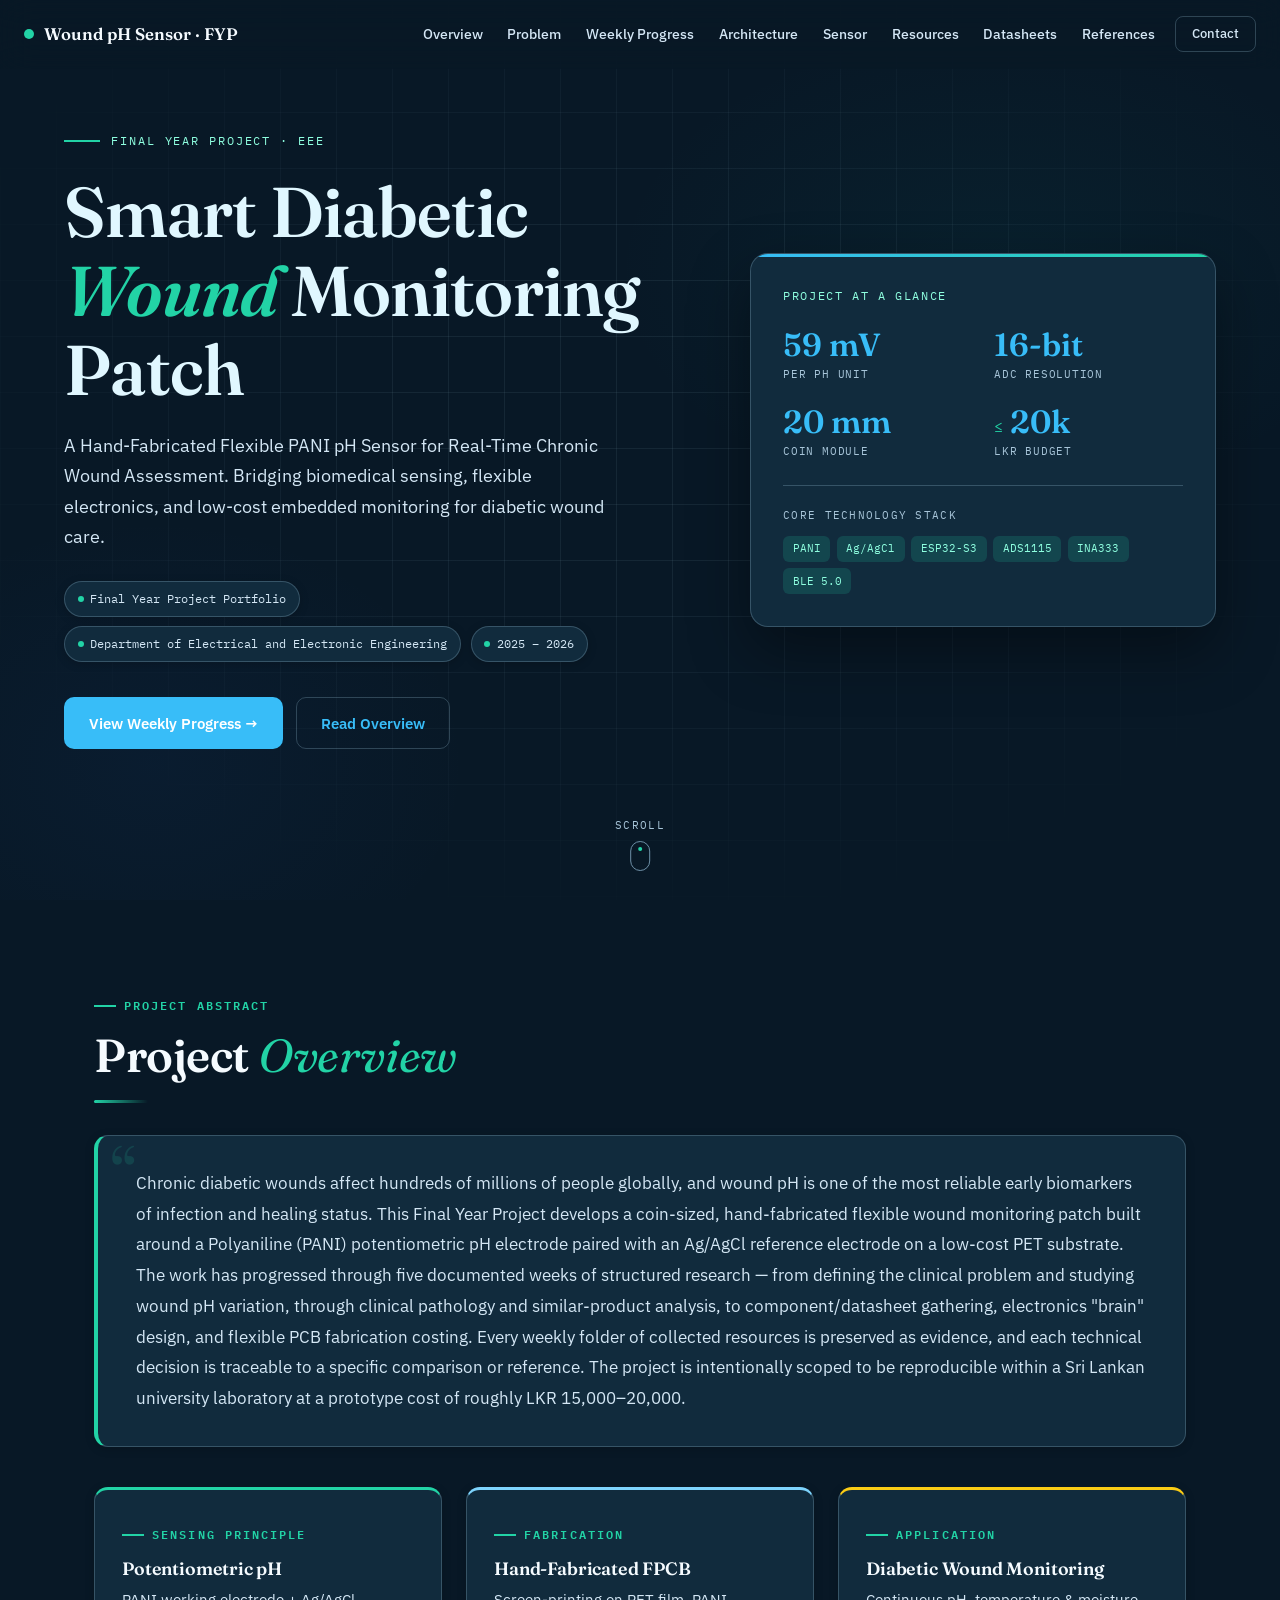
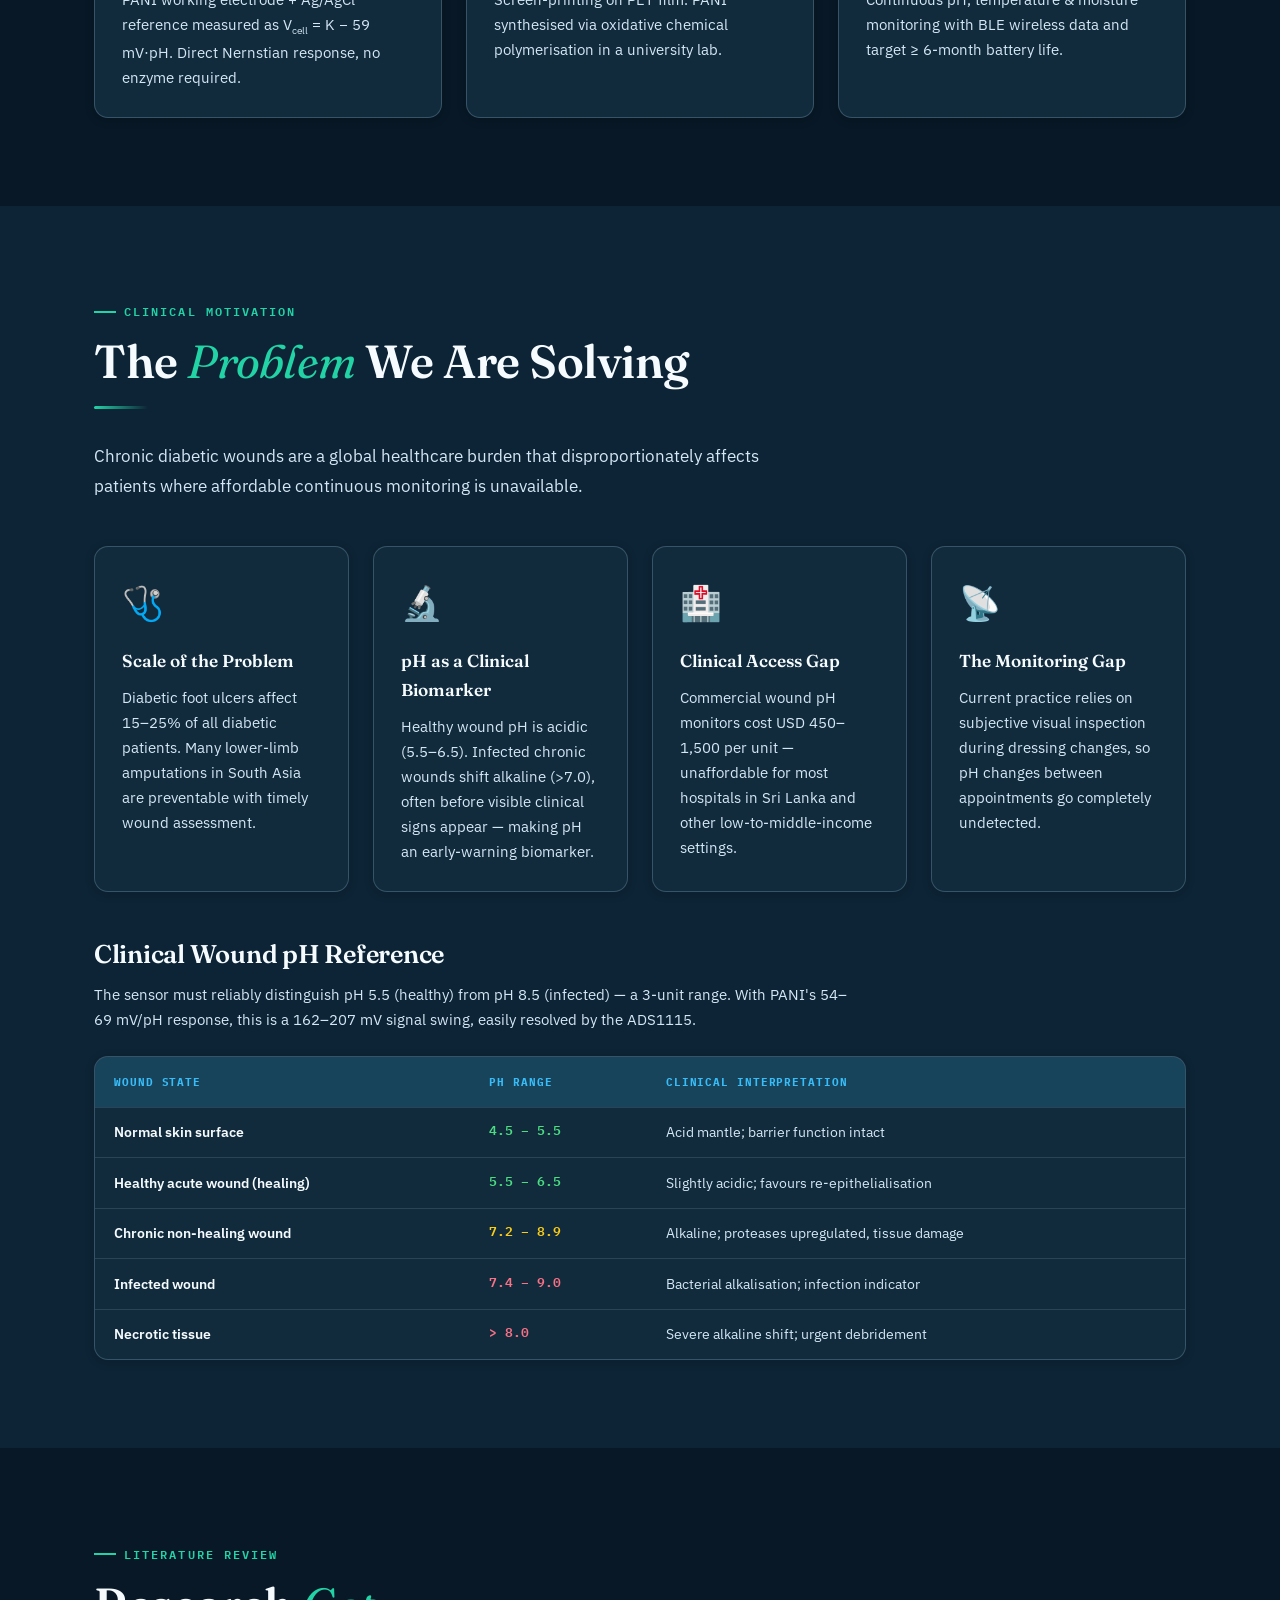
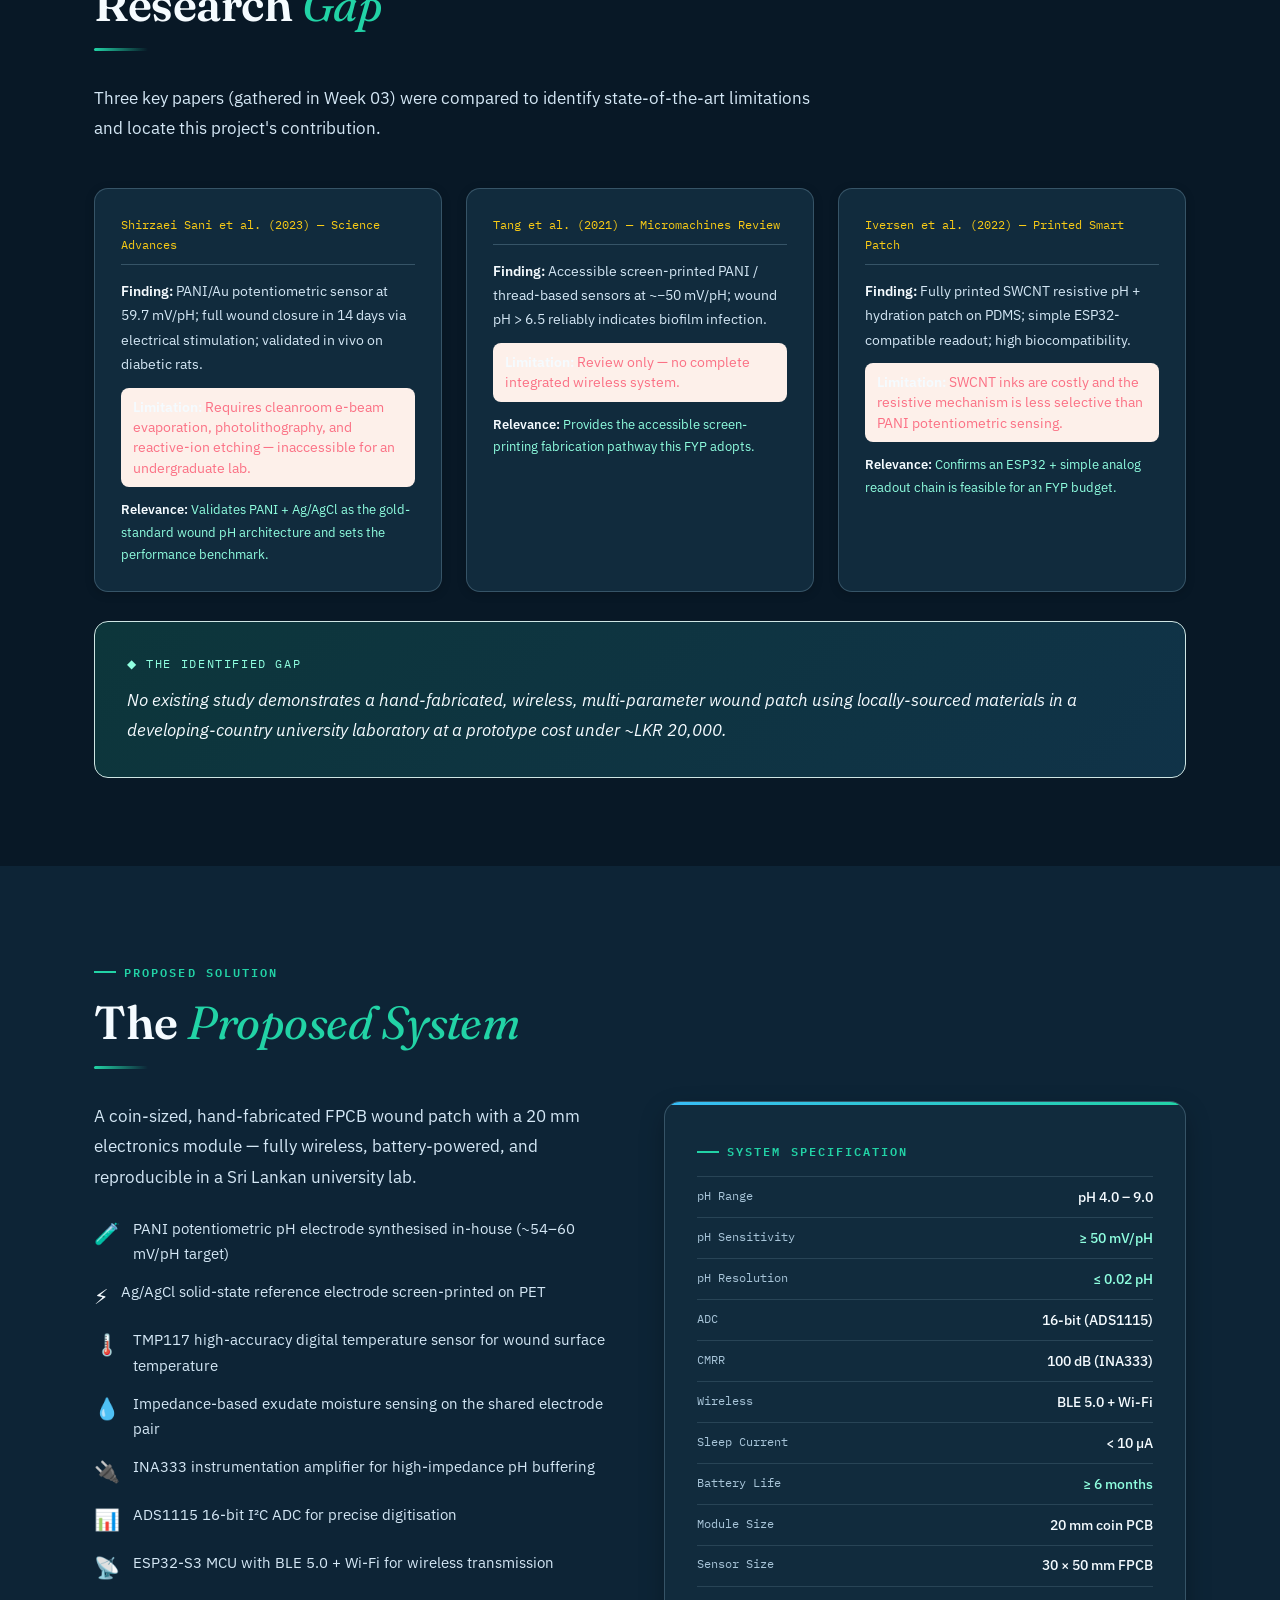
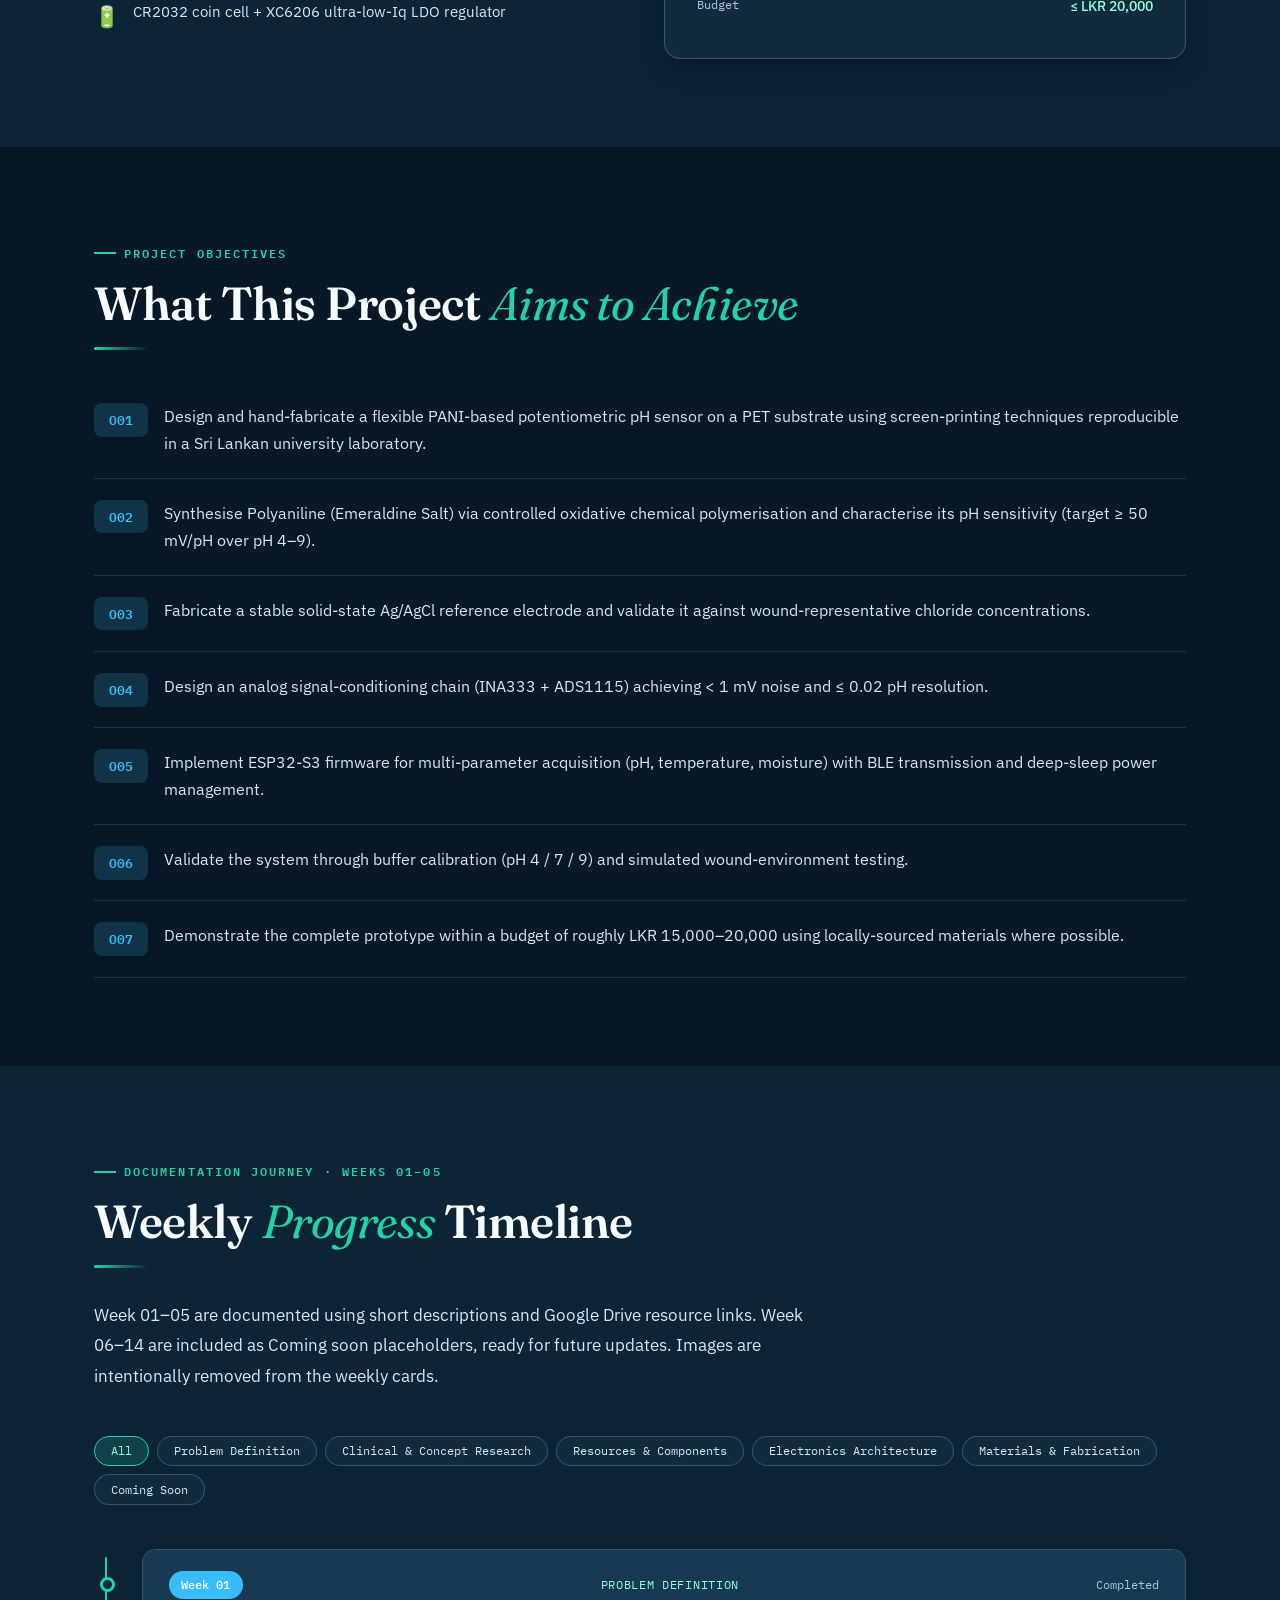
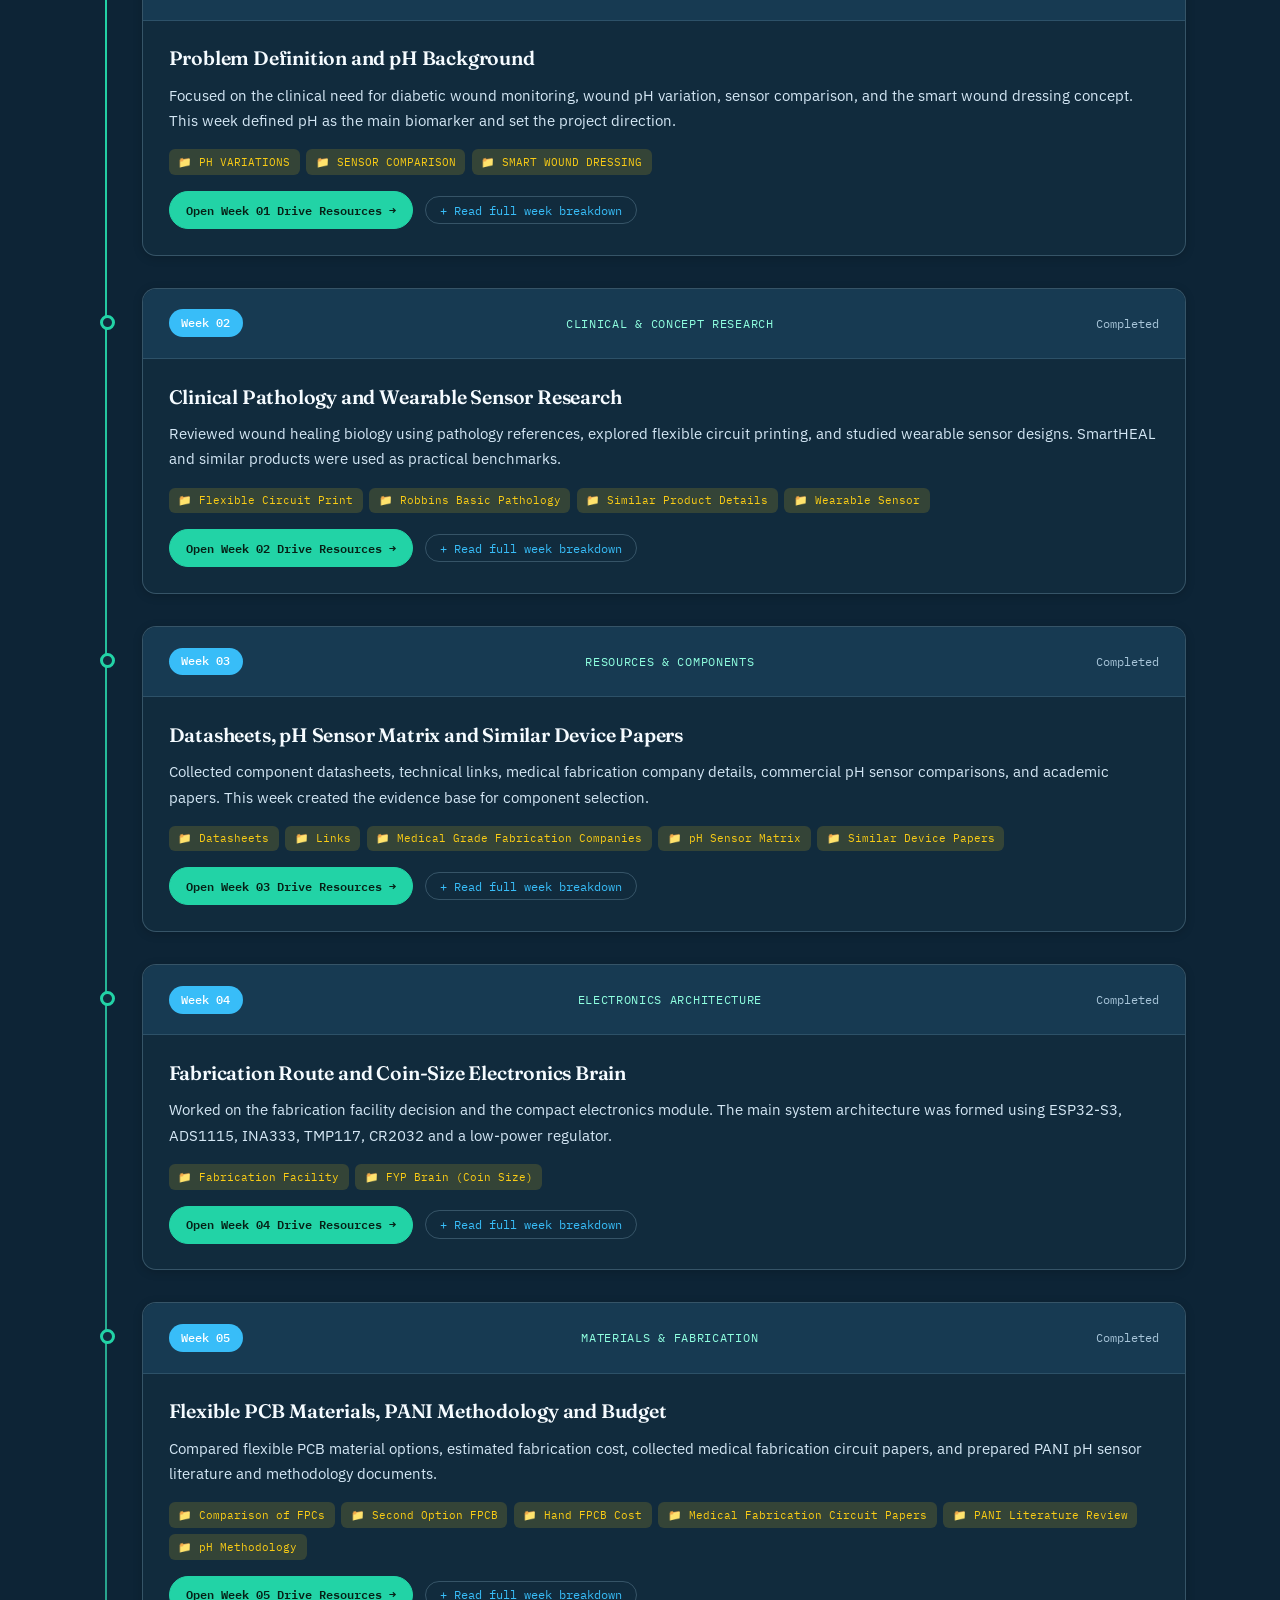
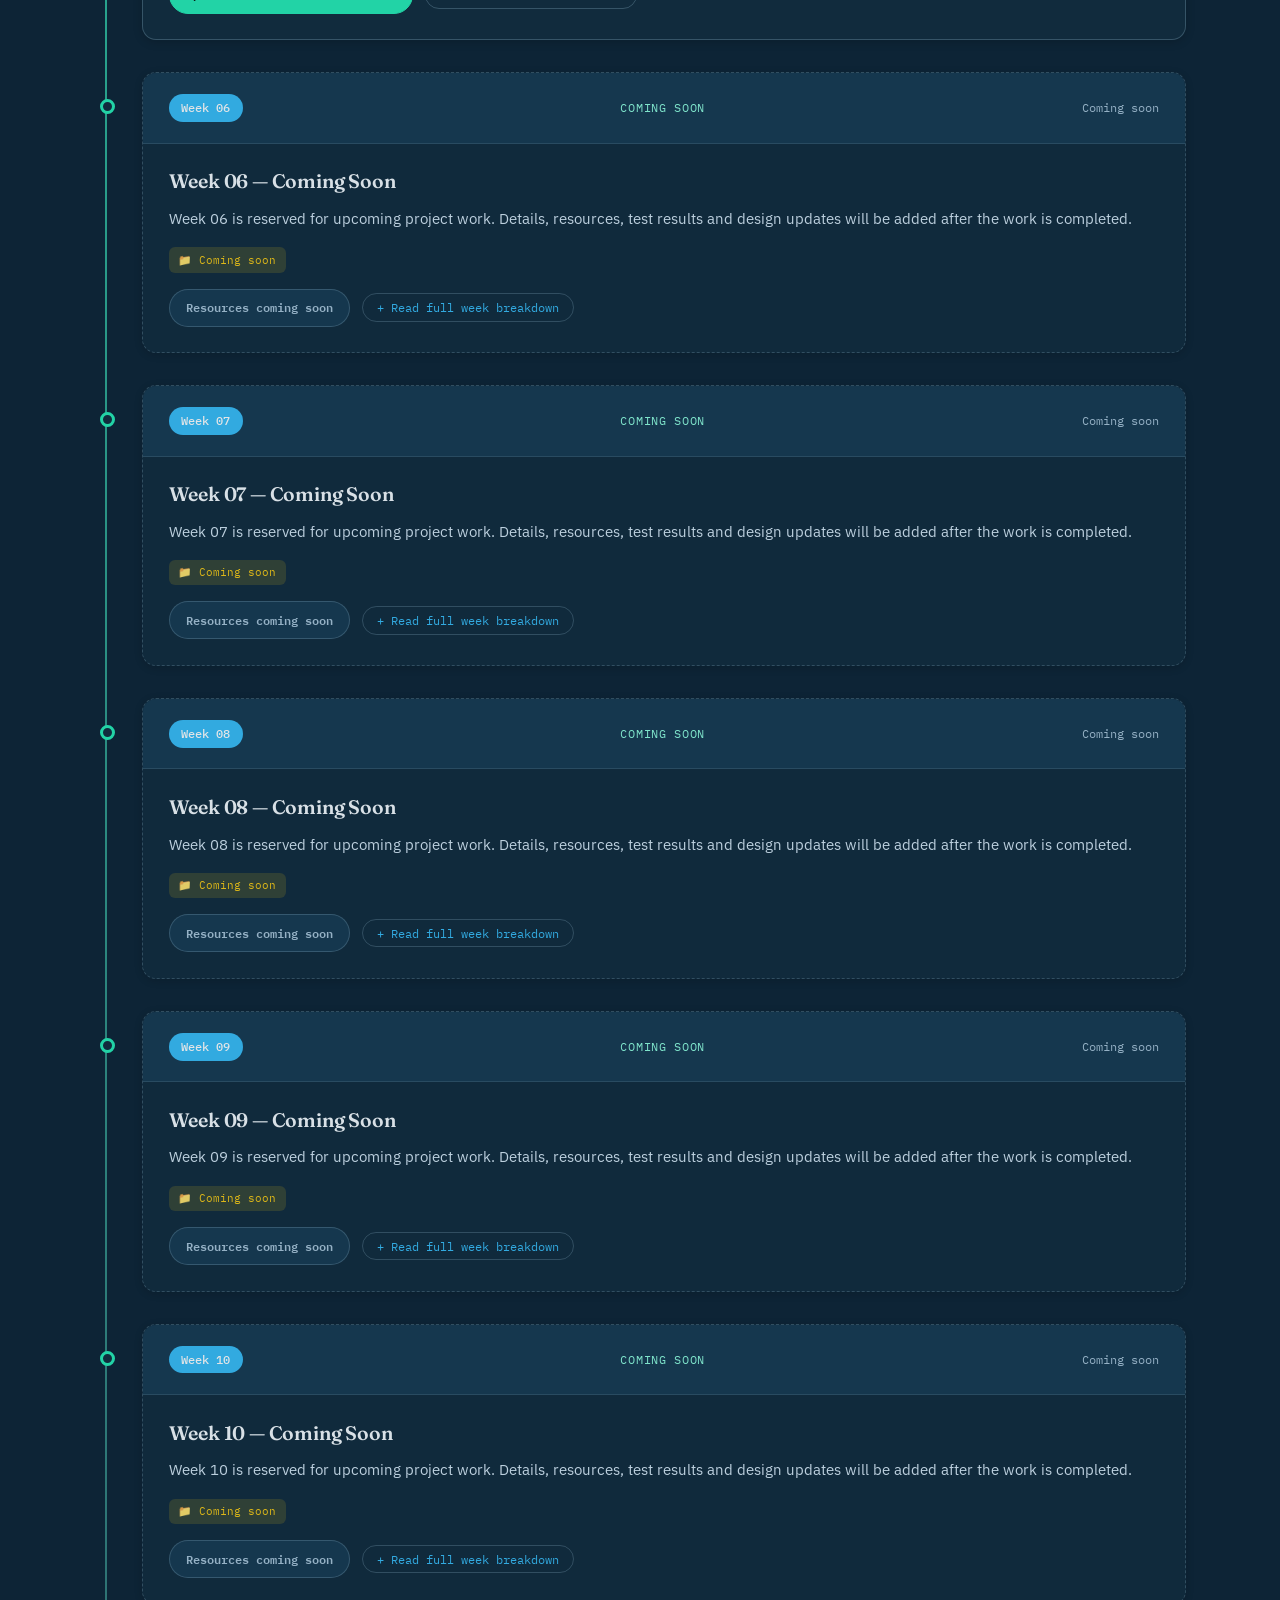
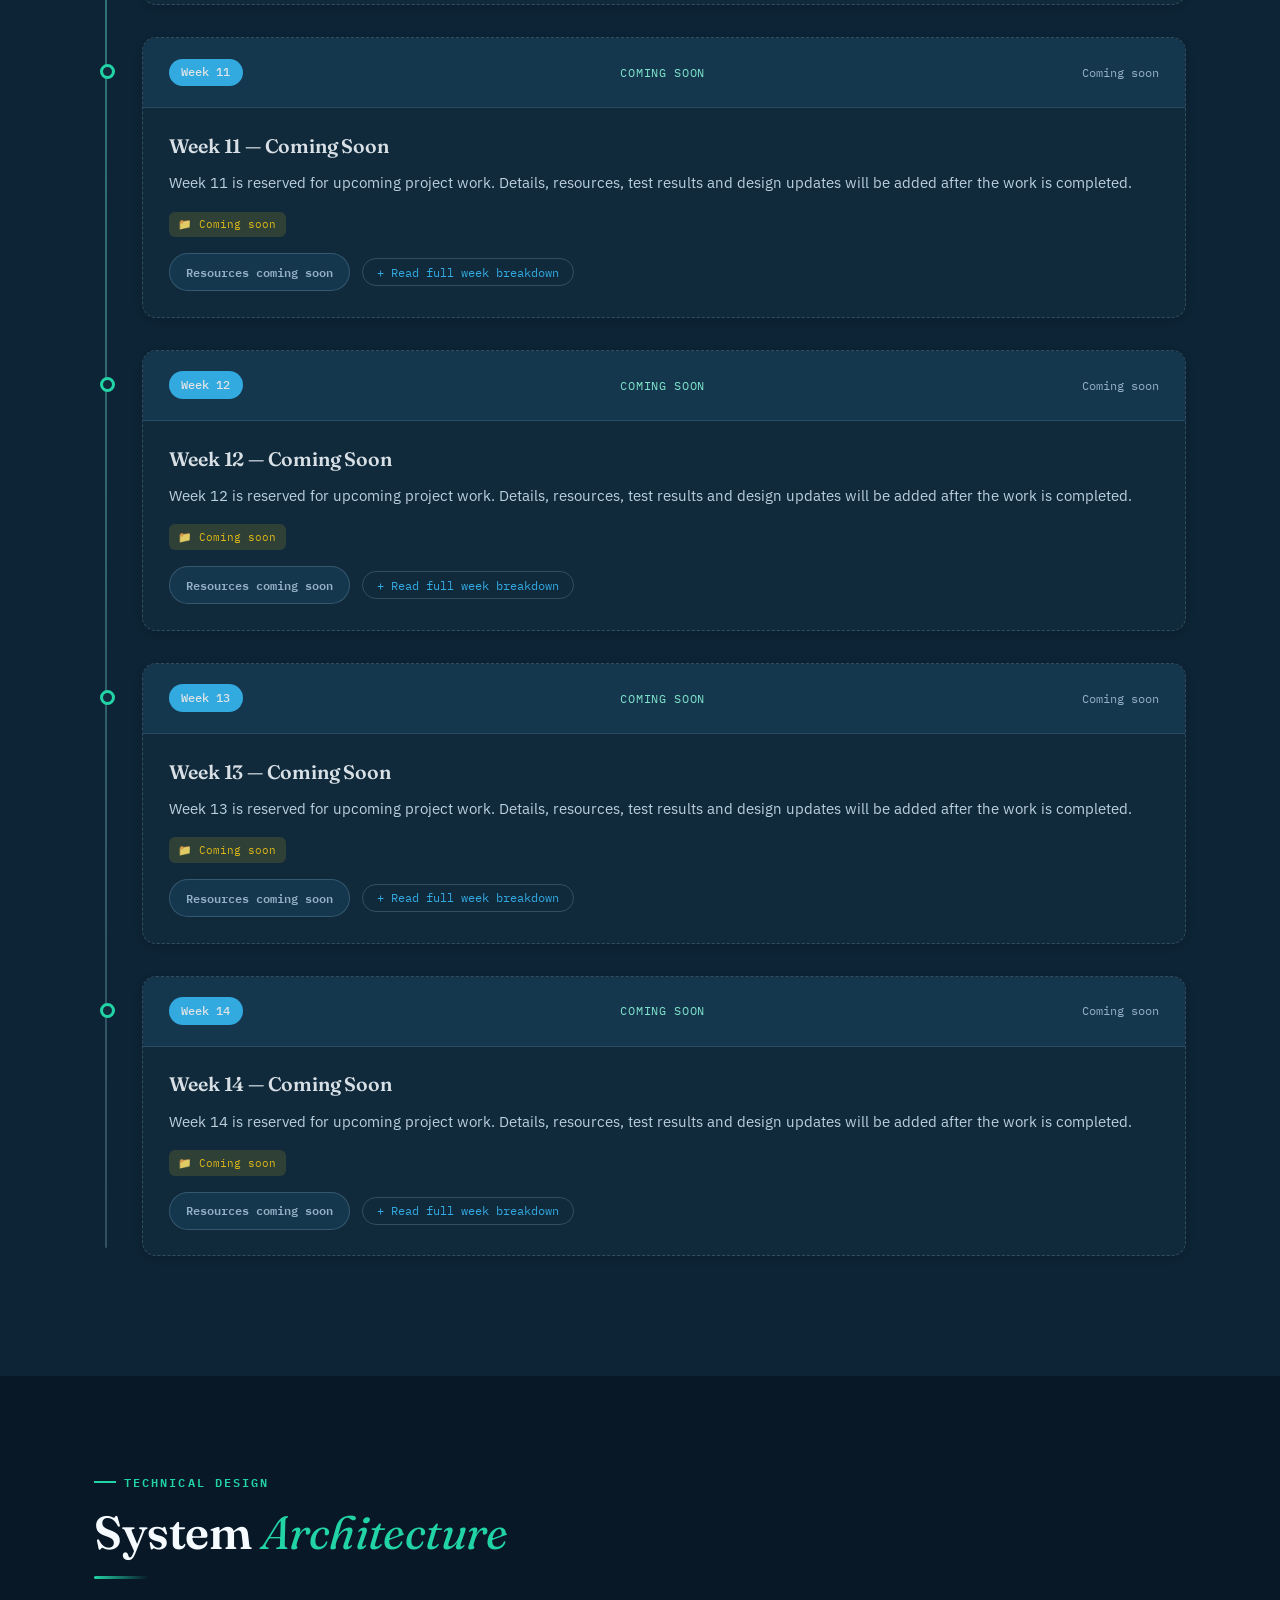
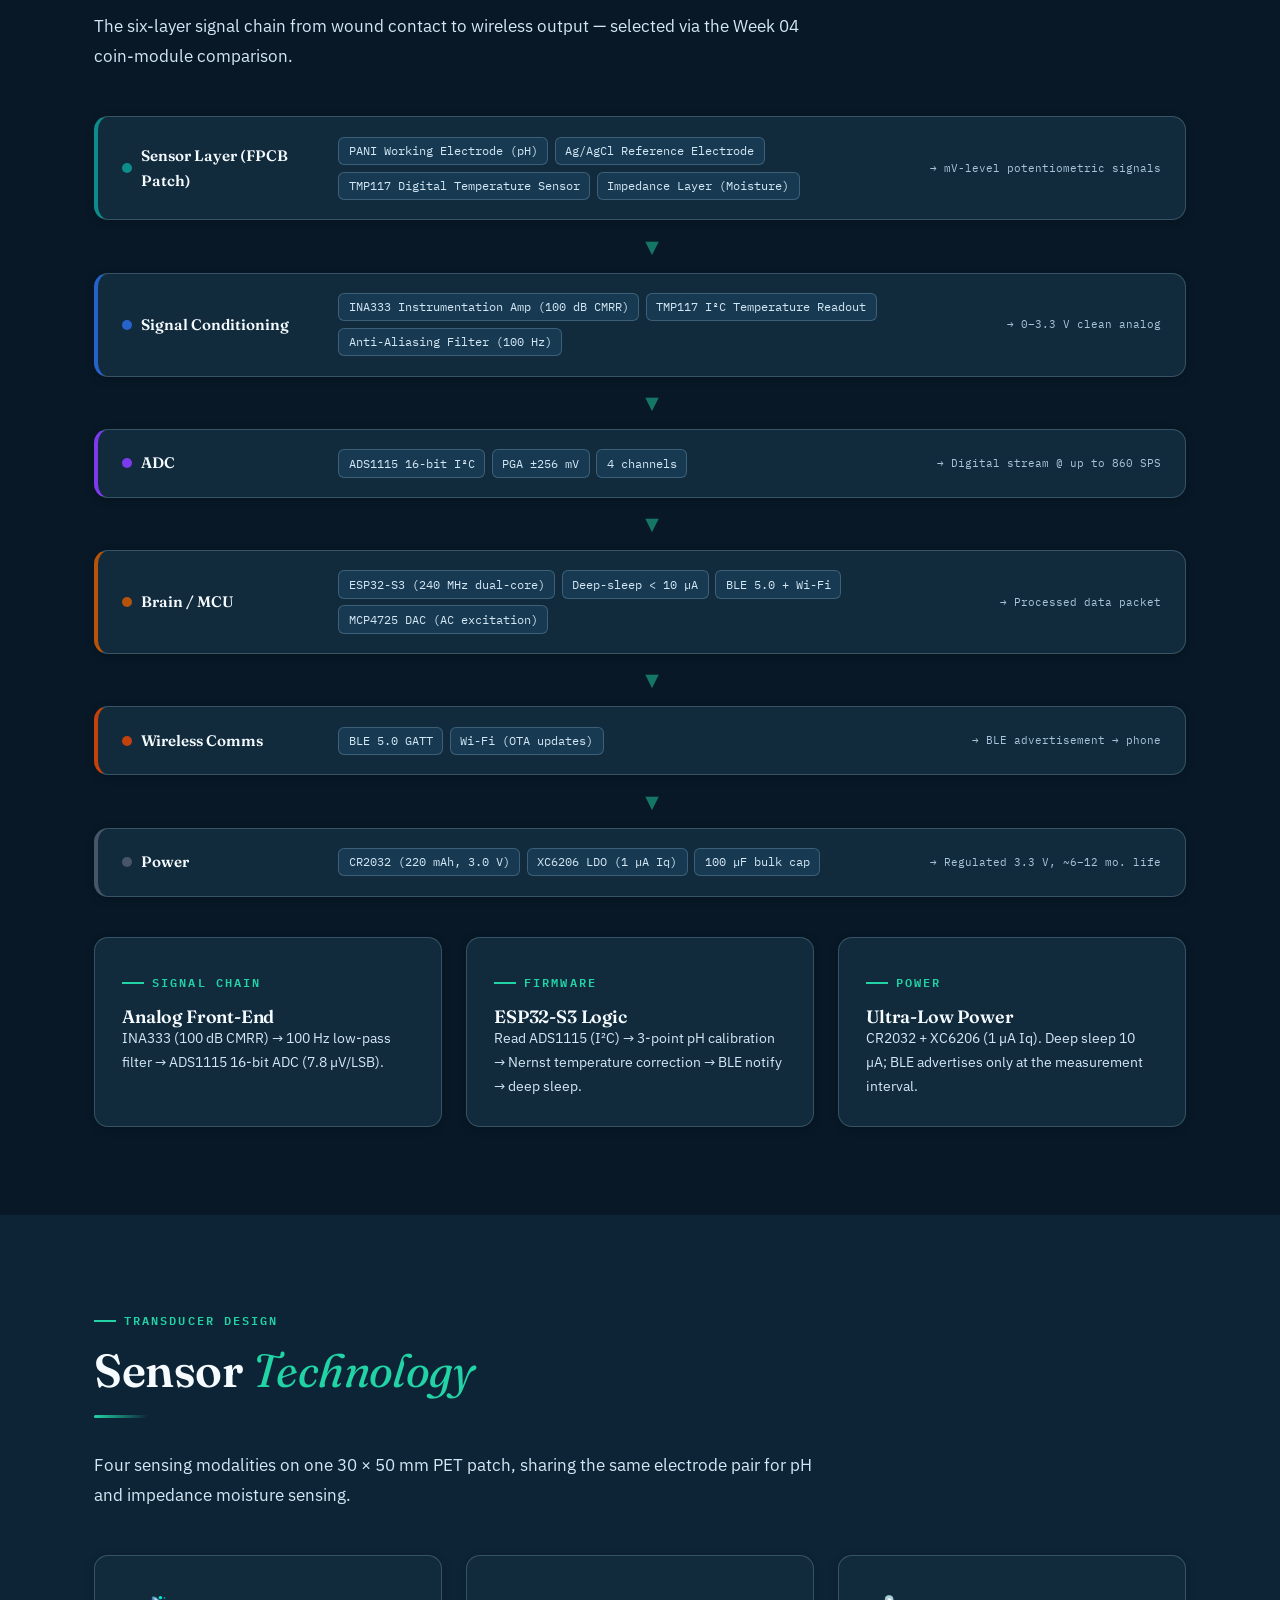
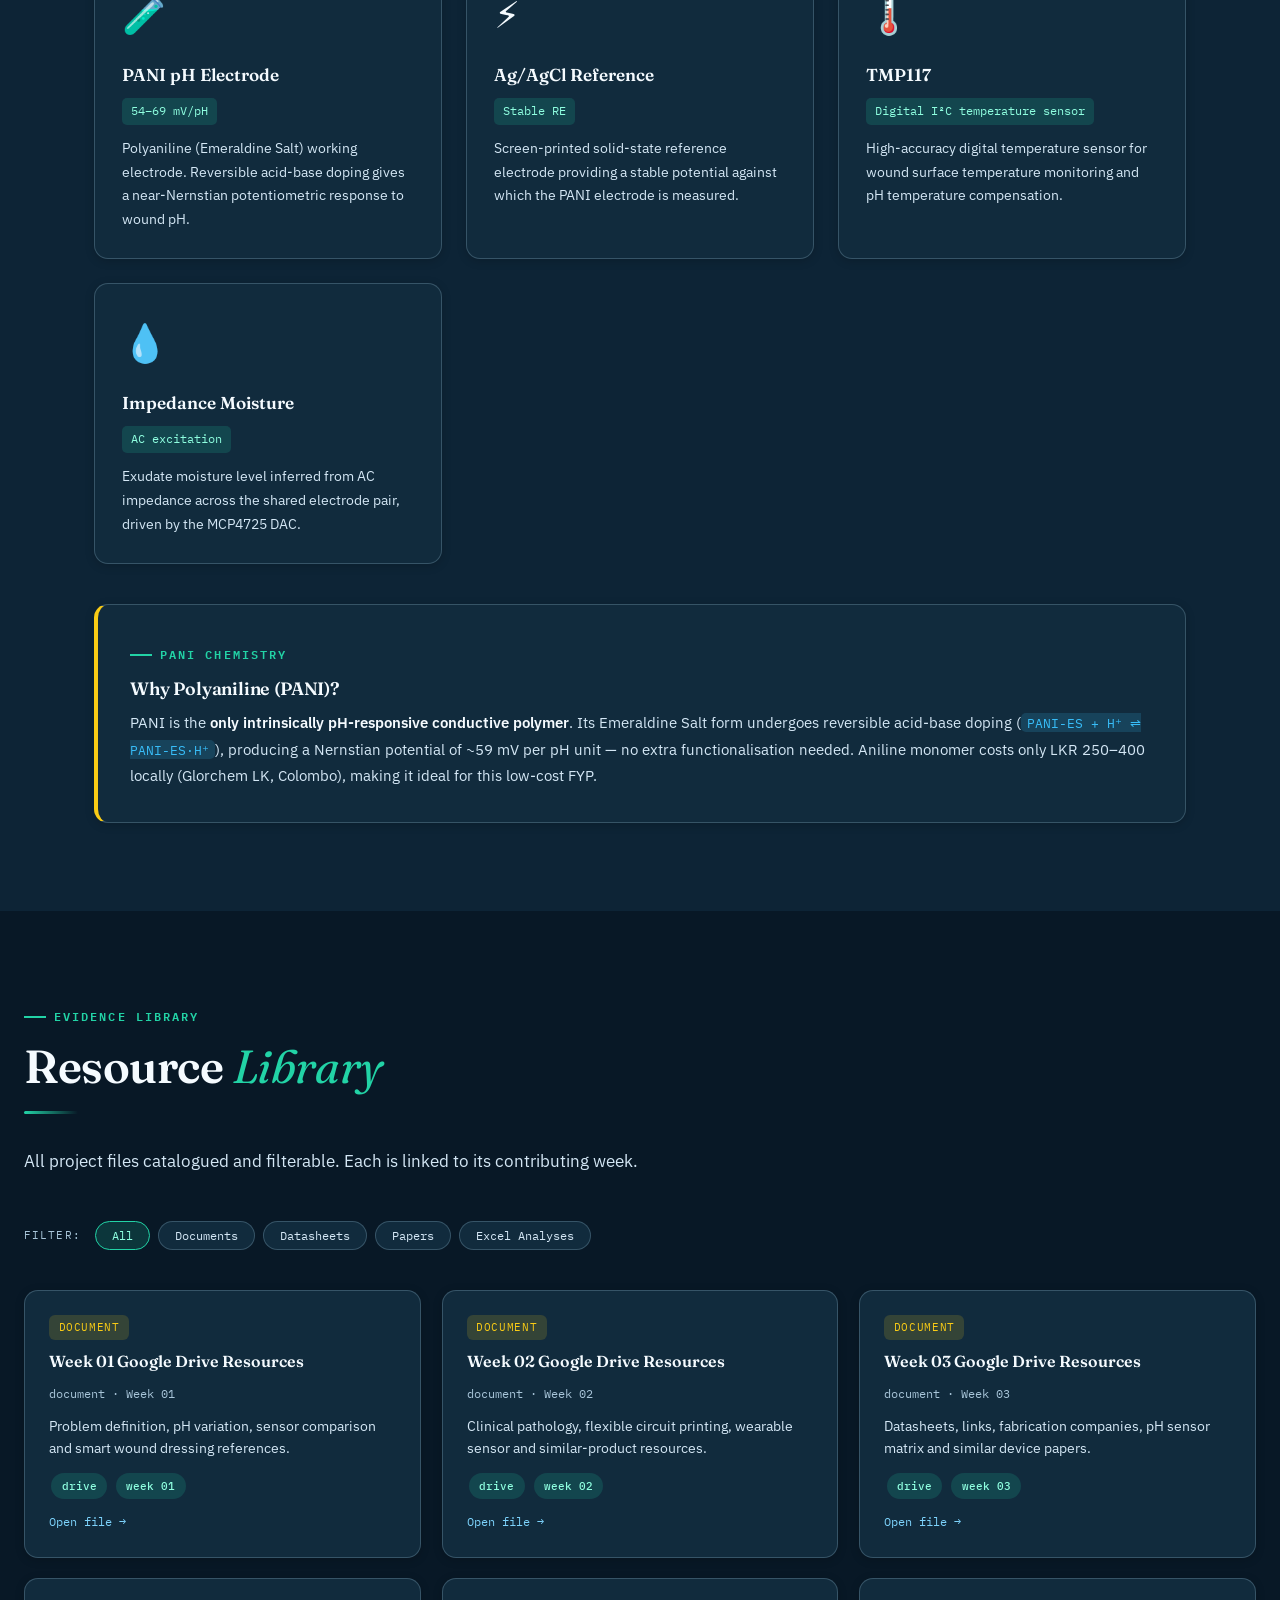
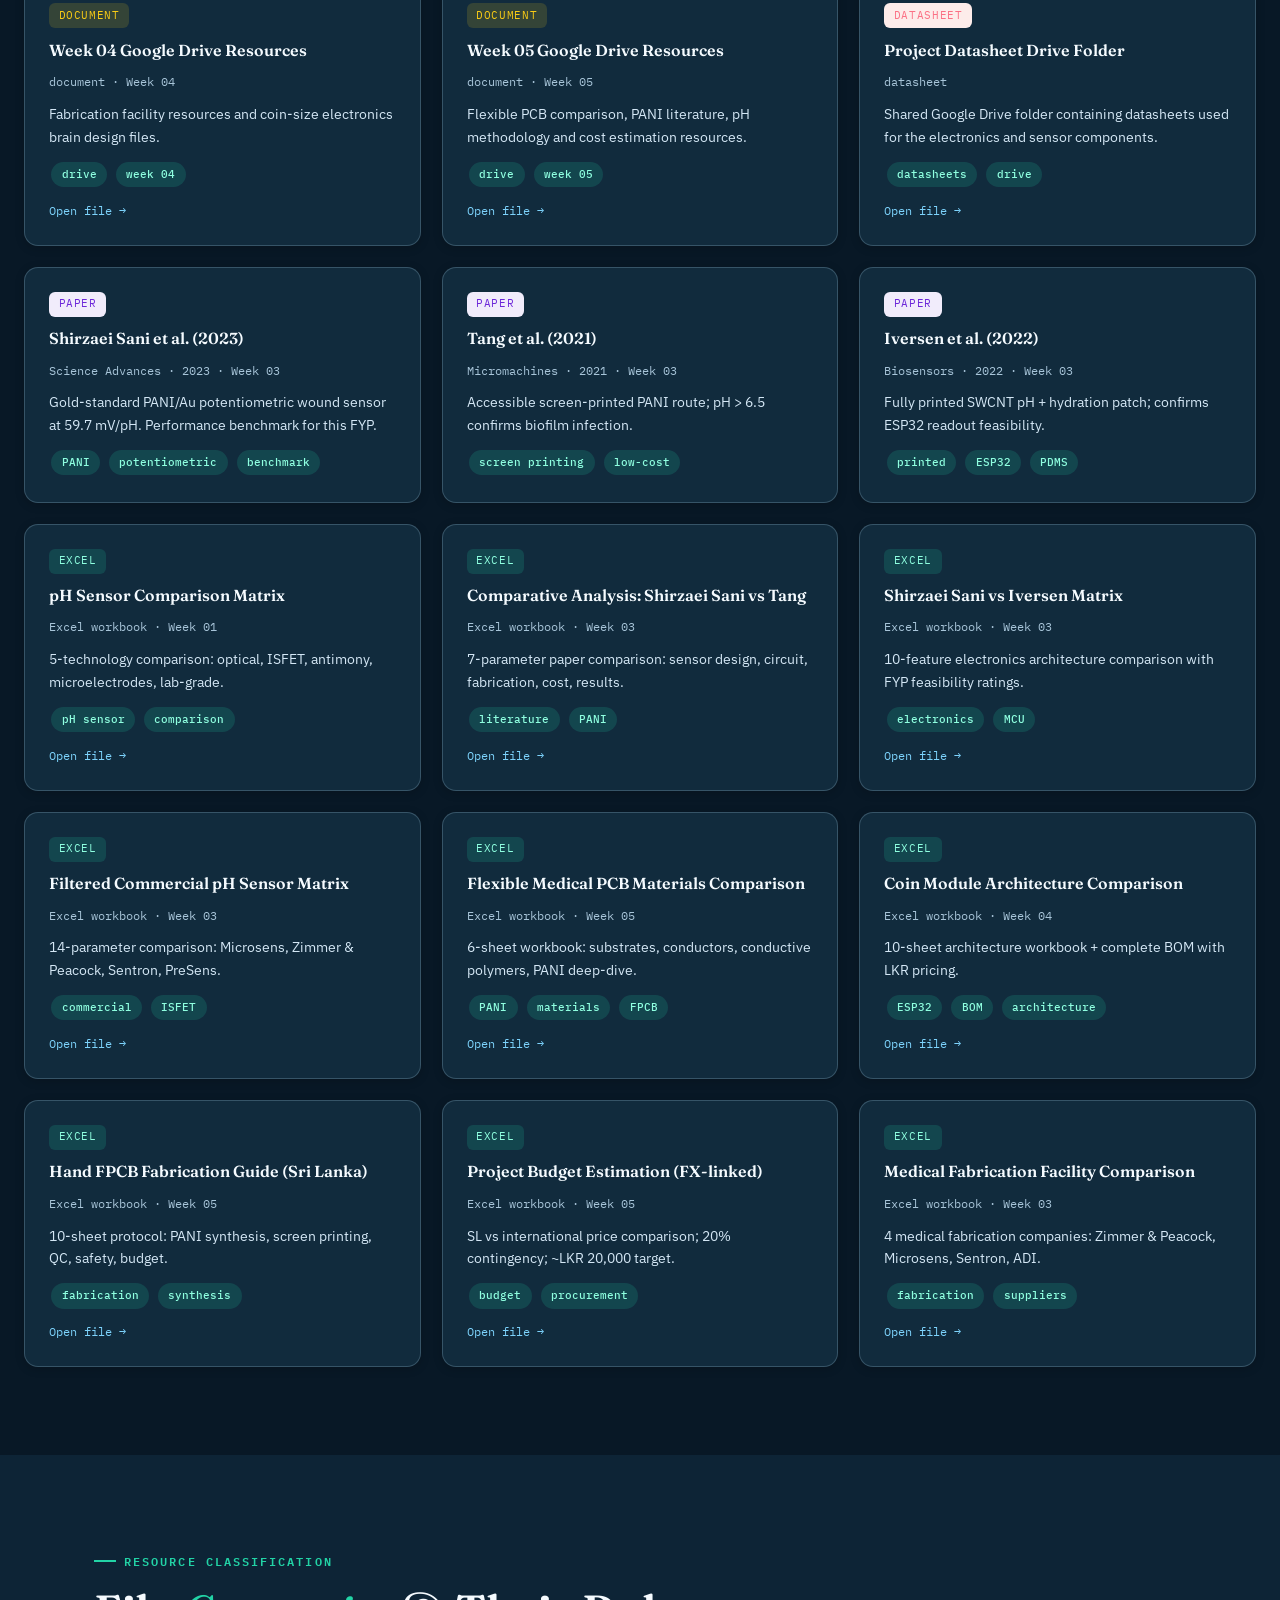
==== commit c2931224: "Add files via upload" ====
--- a/index.html
+++ b/index.html
@@ -71,7 +71,7 @@
       <div class="ov-card c reveal reveal-d2">
         <span class="section-label">Application</span>
         <h4>Diabetic Wound Monitoring</h4>
-        <p>Continuous pH, TMP117 temperature & moisture monitoring with BLE wireless data and target ≥ 6-month battery life.</p>
+        <p>Continuous pH, temperature & moisture monitoring with BLE wireless data and target ≥ 6-month battery life.</p>
       </div>
     </div>
   </div>
@@ -156,10 +156,10 @@
 <!-- ═══════════════ WEEKLY PROGRESS ═══════════════ -->
 <section id="progress" class="section-alt">
   <div class="container">
-    <span class="section-label">Documentation Journey · Weeks 01–14</span>
+    <span class="section-label">Documentation Journey · Weeks 01–05</span>
     <h2 class="section-title">Weekly <span class="hl">Progress</span> Timeline</h2>
     <div class="divider"></div>
-    <p class="section-desc">Each week is documented from the actual working folders created that week. The images are not embedded in the website; instead, each week has a Google Drive resource link. Click "Read full week breakdown" to expand goals, findings, decisions and evidence. Weeks 06–14 are shown as Coming Soon placeholders for upcoming work.</p>
+    <p class="section-desc">Week 01–05 are documented using short descriptions and Google Drive resource links. Week 06–14 are included as Coming soon placeholders, ready for future updates. Images are intentionally removed from the weekly cards.</p>
     <div class="phase-filter" id="phase-filters"></div>
     <div class="timeline" id="timeline"></div>
   </div>
--- a/style.css
+++ b/style.css
@@ -1,6 +1,6 @@
 /* ============================================================
    style.css — Smart Wound pH Sensor FYP Portfolio
-   Theme: "Refined Academic" — light, professional, interactive
+   Theme: clear dark biomedical palette — high contrast and readable
    Palette: Deep Navy-Blue · Refined Teal · Warm Amber accents
    Fonts: Fraunces (display) · IBM Plex Sans (body) · IBM Plex Mono
    ============================================================ */
@@ -9,43 +9,37 @@
 
 /* ── VARIABLES ── */
 :root {
-  /* Surfaces */
-  --bg:          #FAFBFD;
-  --bg-alt:      #F0F4F9;
-  --bg-deep:     #EAEEF5;
-  --surface:     #FFFFFF;
-  --surface-2:   #F7F9FC;
-
-  /* Ink / text */
-  --ink:         #14233B;
-  --ink-soft:    #46596F;
-  --ink-faint:   #8496AC;
-  --ink-ghost:   #B9C4D2;
-
-  /* Brand */
-  --primary:        #16386B;   /* deep navy blue */
-  --primary-bright: #2563C9;   /* link / button blue */
-  --primary-deep:   #0E2546;
-  --primary-tint:   #E9F0FB;
-  --accent:         #0E8B8B;   /* refined teal (biomedical) */
-  --accent-deep:    #0B6E6E;
-  --accent-tint:    #E2F4F3;
-  --amber:          #B45309;   /* warm accent, used sparingly */
-  --amber-tint:     #FBF1E4;
-
-  /* Status */
-  --ok:     #0F766E;
-  --warn:   #B45309;
-  --danger: #C2410C;
-
-  /* Borders & shadow */
-  --border:      #E1E8F1;
-  --border-soft: #EDF1F7;
-  --shadow-sm:   0 1px 2px rgba(20,35,59,0.06), 0 1px 3px rgba(20,35,59,0.04);
-  --shadow-md:   0 4px 14px rgba(20,35,59,0.08), 0 2px 6px rgba(20,35,59,0.04);
-  --shadow-lg:   0 18px 48px rgba(20,35,59,0.14), 0 6px 18px rgba(20,35,59,0.08);
-
-  /* Fonts */
+  --bg:          #081826;
+  --bg-alt:      #0D2436;
+  --bg-deep:     #12324A;
+  --surface:     #112B3D;
+  --surface-2:   #173A52;
+
+  --ink:         #F5FBFF;
+  --ink-soft:    #D4E7F5;
+  --ink-faint:   #A8C5D9;
+  --ink-ghost:   #6F91A8;
+
+  --primary:        #38BDF8;
+  --primary-bright: #7DD3FC;
+  --primary-deep:   #E0F7FF;
+  --primary-tint:   rgba(56,189,248,0.16);
+  --accent:         #22D3A6;
+  --accent-deep:    #8FFFE0;
+  --accent-tint:    rgba(34,211,166,0.16);
+  --amber:          #FACC15;
+  --amber-tint:     rgba(250,204,21,0.15);
+
+  --ok:     #4ADE80;
+  --warn:   #FACC15;
+  --danger: #FB7185;
+
+  --border:      rgba(176,220,240,0.23);
+  --border-soft: rgba(176,220,240,0.14);
+  --shadow-sm:   0 2px 10px rgba(0,0,0,0.18);
+  --shadow-md:   0 10px 25px rgba(0,0,0,0.26);
+  --shadow-lg:   0 24px 60px rgba(0,0,0,0.38);
+
   --font-display: 'Fraunces', Georgia, serif;
   --font-body:    'IBM Plex Sans', system-ui, sans-serif;
   --font-mono:    'IBM Plex Mono', monospace;
@@ -168,11 +162,11 @@
 /* ═══════════════ NAVBAR ═══════════════ */
 #navbar {
   position: fixed; top: 0; left: 0; right: 0; z-index: 1000;
-  background: rgba(250,251,253,0.82);
+  background: rgba(8,24,38,0.88);
   backdrop-filter: blur(16px); -webkit-backdrop-filter: blur(16px);
   border-bottom: 1px solid transparent; transition: all .3s;
 }
-#navbar.scrolled { border-bottom-color: var(--border); background: rgba(250,251,253,0.95); box-shadow: var(--shadow-sm); }
+#navbar.scrolled { border-bottom-color: var(--border); background: rgba(8,24,38,0.96); box-shadow: var(--shadow-sm); }
 .nav-inner { max-width: 1340px; margin: 0 auto; padding: 0 1.5rem; height: 68px; display:flex; align-items:center; justify-content:space-between; }
 .nav-brand { font-family: var(--font-display); font-weight: 600; font-size: 1.05rem; color: var(--ink); display:flex; align-items:center; gap:.6rem; }
 .nav-brand .brand-dot { width: 10px; height: 10px; border-radius: 50%; background: var(--accent); box-shadow: 0 0 0 0 var(--accent); animation: pulse 2.4s infinite; }
@@ -323,9 +317,15 @@
 .tl-phase { font-family: var(--font-mono); font-size:.72rem; letter-spacing:.06em; text-transform:uppercase; color: var(--accent-deep); }
 .tl-date  { font-family: var(--font-mono); font-size:.72rem; color: var(--ink-faint); }
 .tl-body  { padding: 1.6rem; }
-.tl-grid  { display:grid; grid-template-columns: 280px 1fr; gap: 1.6rem; align-items:start; }
+.tl-grid  { display:block; }
+.tl-text-only { display:block; }
+.week-actions { display:flex; flex-wrap:wrap; gap:.75rem; align-items:center; margin-top:1rem; }
+.week-drive-btn { display:inline-flex; align-items:center; justify-content:center; padding:.48rem 1rem; border-radius:30px; font-family:var(--font-mono); font-size:.76rem; font-weight:600; background:var(--accent); color:#062016; border:1px solid var(--accent); }
+.week-drive-btn:hover { color:#062016; background:var(--amber); border-color:var(--amber); transform:translateY(-1px); }
+.week-drive-btn.disabled { background:var(--surface-2); color:var(--ink-faint); border-color:var(--border); cursor:not-allowed; }
+.tl-item.coming-soon .tl-card { opacity:.88; border-style:dashed; }
 .tl-figure { margin:0; }
-.tl-figure img { width:100%; border:1px solid var(--border); border-radius: var(--radius-sm); box-shadow: var(--shadow-sm); transition: transform .3s var(--ease); cursor: zoom-in; display:block; background:#fff; }
+.tl-figure img { width:100%; border:1px solid var(--border); border-radius: var(--radius-sm); box-shadow: var(--shadow-sm); transition: transform .3s var(--ease); cursor: zoom-in; display:block; background:var(--surface-2); }
 .tl-figure img:hover { transform: scale(1.015); box-shadow: var(--shadow-md); }
 .tl-figcap { font-family: var(--font-mono); font-size:.68rem; color: var(--ink-faint); margin-top:.5rem; text-align:center; }
 .tl-folders { display:flex; flex-wrap:wrap; gap:.4rem; margin-top:.7rem; }
@@ -490,170 +490,5 @@
 }
 @media (max-width: 480px) { .stats-grid { grid-template-columns:1fr 1fr; } }
 
-/* ============================================================
-   Custom update: dark non-white theme + Drive resource cards
-   ============================================================ */
-:root {
-  --bg:          #071521;
-  --bg-alt:      #0B1F2E;
-  --bg-deep:     #102A3A;
-  --surface:     #102235;
-  --surface-2:   #162E43;
-
-  --ink:         #EAF6FF;
-  --ink-soft:    #B7C9D8;
-  --ink-faint:   #8AA2B5;
-  --ink-ghost:   #526B7E;
-
-  --primary:        #7CC7FF;
-  --primary-bright: #93D5FF;
-  --primary-deep:   #06111C;
-  --primary-tint:   #173A55;
-  --accent:         #37D6C2;
-  --accent-deep:    #18B6A7;
-  --accent-tint:    #123F40;
-  --amber:          #F2B56B;
-  --amber-tint:     #3D2C18;
-
-  --ok:     #65E2D0;
-  --warn:   #F2B56B;
-  --danger: #FF8F70;
-
-  --border:      #27445A;
-  --border-soft: #1B3448;
-  --shadow-sm:   0 1px 2px rgba(0,0,0,0.25), 0 1px 3px rgba(0,0,0,0.2);
-  --shadow-md:   0 8px 24px rgba(0,0,0,0.28), 0 2px 8px rgba(0,0,0,0.18);
-  --shadow-lg:   0 24px 70px rgba(0,0,0,0.38), 0 8px 24px rgba(0,0,0,0.25);
-}
-
-body {
-  background:
-    radial-gradient(circle at 15% 5%, rgba(55,214,194,.16), transparent 32rem),
-    radial-gradient(circle at 85% 0%, rgba(124,199,255,.13), transparent 30rem),
-    var(--bg);
-}
-
-#navbar,
-.tl-card,
-.problem-card,
-.ov-card,
-.paper-card,
-.card,
-.res-card,
-.cat-card,
-.test-card,
-.profile-summary,
-.abstract-box,
-.table-wrapper,
-.stats-card,
-.budget-row,
-.budget-header,
-.gap-box,
-.arch-layer,
-.sensor-card {
-  background: linear-gradient(145deg, rgba(16,34,53,.96), rgba(11,31,46,.96));
-  border-color: var(--border);
-}
-
-.section-alt { background: rgba(11,31,46,.72); }
-.section-deep { background: linear-gradient(135deg, #050D16, #092335); }
-.hero-bg { background: radial-gradient(circle at 22% 28%, rgba(55,214,194,.18), transparent 30rem), radial-gradient(circle at 80% 18%, rgba(124,199,255,.16), transparent 28rem); }
-.hero-grid { opacity:.45; }
-
-.tl-resource-box {
-  display: flex;
-  align-items: center;
-  justify-content: space-between;
-  gap: 1rem;
-  margin-top: 1.15rem;
-  padding: 1rem;
-  border: 1px solid var(--border);
-  border-radius: var(--radius-sm);
-  background: linear-gradient(135deg, rgba(55,214,194,.10), rgba(124,199,255,.08));
-}
-.resource-note { margin: .2rem 0 0; font-size: .86rem; color: var(--ink-soft); }
-.tl-resource-link {
-  display: inline-flex;
-  align-items: center;
-  justify-content: center;
-  white-space: nowrap;
-  padding: .72rem 1rem;
-  border-radius: 999px;
-  background: var(--accent);
-  color: #06111C;
-  font-weight: 700;
-  box-shadow: var(--shadow-sm);
-}
-.tl-resource-link:hover { color:#06111C; transform: translateY(-1px); box-shadow: var(--shadow-md); }
-
-.res-link { color: var(--accent); font-weight: 700; }
-.res-link:hover { color: var(--primary-bright); }
-
-input, textarea, select { background: var(--surface-2); color: var(--ink); border-color: var(--border); }
-table { color: var(--ink-soft); }
-th { color: var(--ink); background: rgba(124,199,255,.08); }
-tr:nth-child(even) td { background: rgba(255,255,255,.025); }
-
-@media (max-width: 760px) {
-  .tl-resource-box { flex-direction: column; align-items: flex-start; }
-  .tl-resource-link { width: 100%; }
-}
-
-
-/* ============================================================
-   Final high-contrast color update requested by user
-   Clear non-white background + readable text colors
-   ============================================================ */
-:root {
-  --bg: #08111F;
-  --bg-alt: #0E2236;
-  --bg-deep: #06101C;
-  --surface: #10263A;
-  --surface-2: #17344D;
-  --ink: #F4FBFF;
-  --ink-soft: #D2E5F2;
-  --ink-faint: #A9C2D4;
-  --primary: #7DD3FC;
-  --primary-bright: #BAE6FD;
-  --accent: #34D399;
-  --accent-deep: #10B981;
-  --amber: #FCD34D;
-  --border: #3B5E76;
-}
-body {
-  color: var(--ink);
-  background:
-    radial-gradient(circle at top left, rgba(52,211,153,.18), transparent 34rem),
-    radial-gradient(circle at top right, rgba(125,211,252,.18), transparent 34rem),
-    linear-gradient(180deg, #08111F 0%, #0B1B2B 48%, #07111E 100%);
-}
-p, li, td, .section-desc, .tl-summary, .detail-text, .resource-note, .sensor-desc { color: var(--ink-soft) !important; }
-h1, h2, h3, h4, th, .tl-title, .section-title { color: var(--ink) !important; }
-.hl, .section-label, .nav-brand, .tl-badge { color: var(--amber) !important; }
-#navbar { background: rgba(8,17,31,.92); backdrop-filter: blur(18px); }
-.nav-links a { color: #E0F2FE; }
-.nav-links a:hover { color: var(--amber); }
-.tl-card, .card, .ov-card, .problem-card, .paper-card, .sensor-card, .res-card, .cat-card, .abstract-box, .table-wrapper, .profile-summary, .gap-box, .spec-card, .arch-layer {
-  background: linear-gradient(145deg, rgba(16,38,58,.98), rgba(12,30,48,.98)) !important;
-  border: 1px solid var(--border) !important;
-  box-shadow: 0 18px 45px rgba(0,0,0,.28);
-}
-.section-alt { background: rgba(14,34,54,.74) !important; }
-.btn-accent, .tl-resource-link {
-  background: linear-gradient(135deg, #34D399, #7DD3FC) !important;
-  color: #06101C !important;
-  font-weight: 800;
-}
-.btn-outline { border-color: #7DD3FC !important; color: #E0F2FE !important; }
-.folder-chip, .arch-comp, .sensor-spec { background: rgba(125,211,252,.14) !important; color:#DFF6FF !important; border-color: rgba(125,211,252,.32) !important; }
-.tl-coming-soon {
-  display:inline-flex; align-items:center; justify-content:center; padding:.72rem 1rem; border-radius:999px;
-  background: rgba(252,211,77,.15); border:1px solid rgba(252,211,77,.45); color:#FDE68A; font-weight:800; white-space:nowrap;
-}
-.supervisor-box {
-  margin: 1.6rem auto 0; max-width: 760px; display: grid; grid-template-columns: repeat(2, minmax(0, 1fr)); gap: .9rem;
-}
-.supervisor-box > div { padding: 1rem; border:1px solid rgba(125,211,252,.28); border-radius: 16px; background: rgba(16,38,58,.75); }
-.supervisor-box strong { display:block; color:#FCD34D; margin-bottom:.35rem; }
-.supervisor-box span { color:#E0F2FE; font-size:.9rem; }
-@media (max-width: 700px) { .supervisor-box { grid-template-columns:1fr; } }
+/* Added for final update: hide all former week image containers if any remain */
+.tl-figure, .tl-figcap, .tl-figure img { display:none !important; }
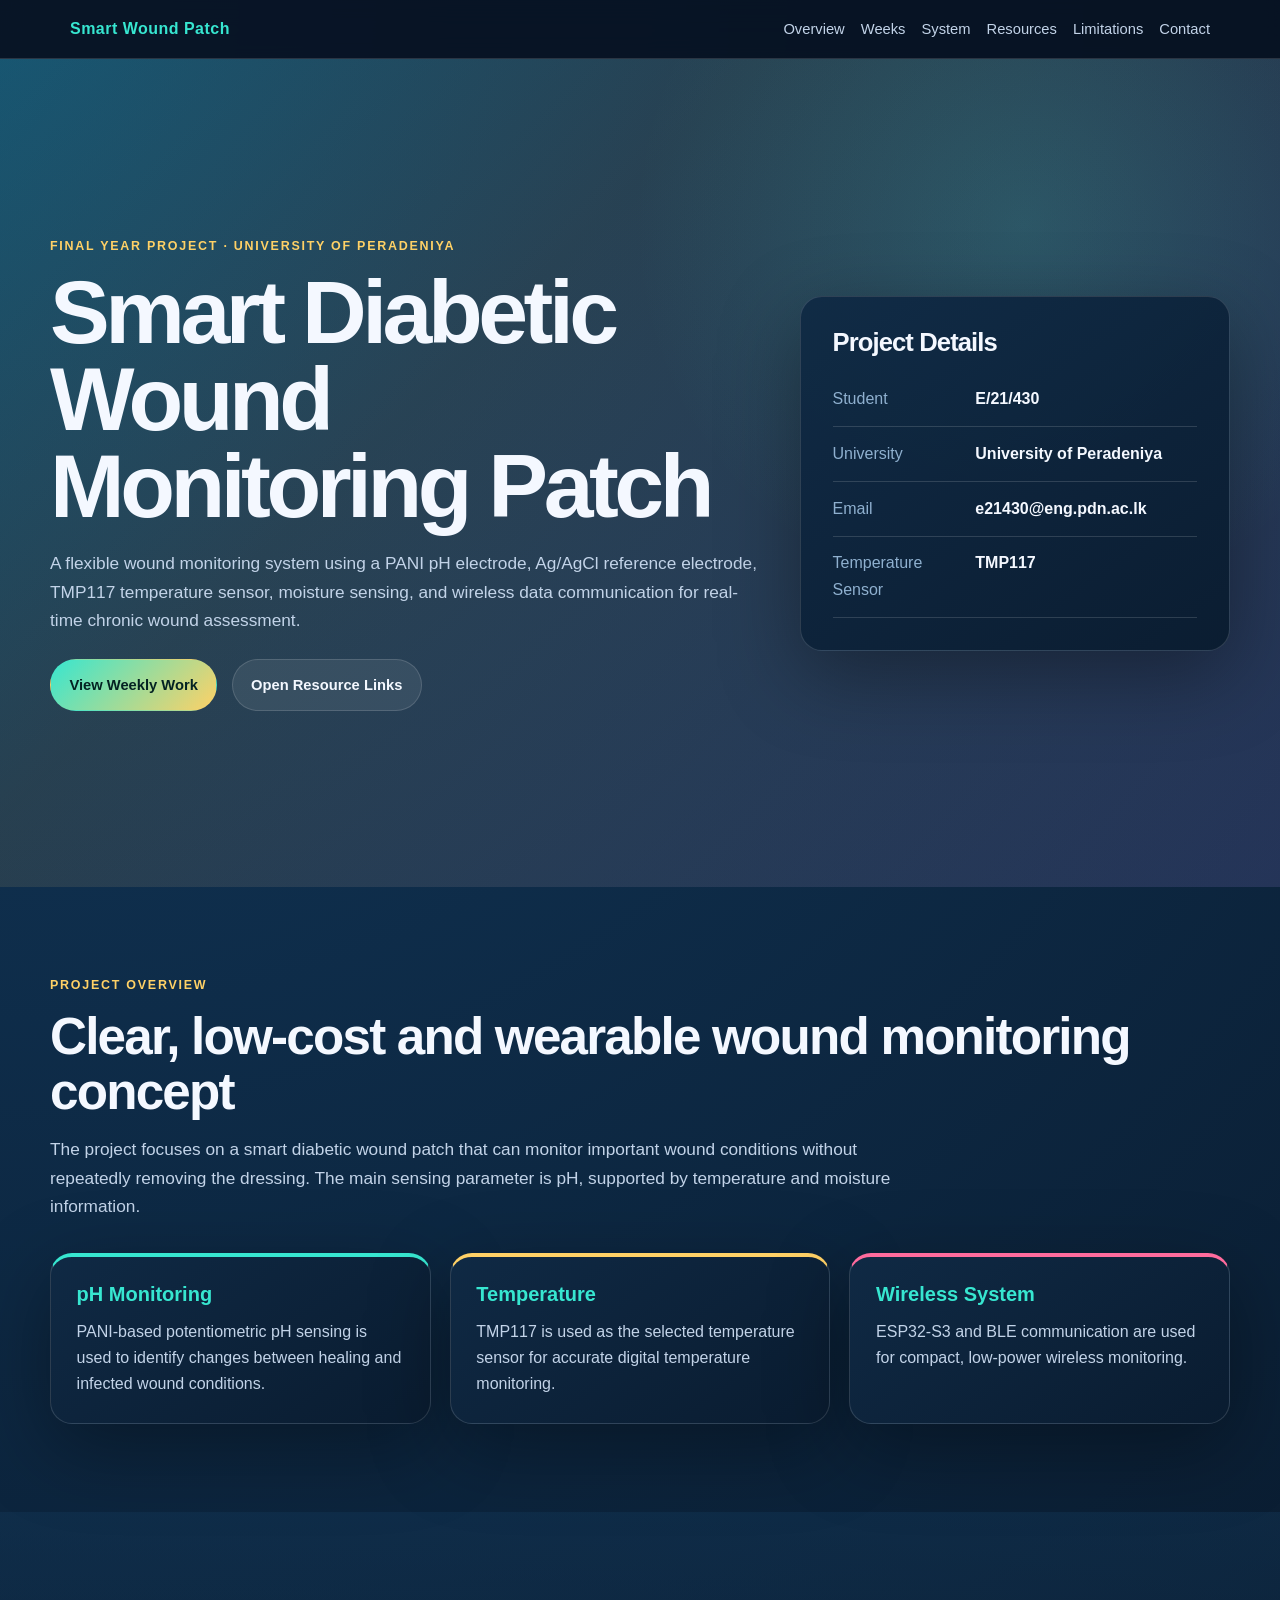
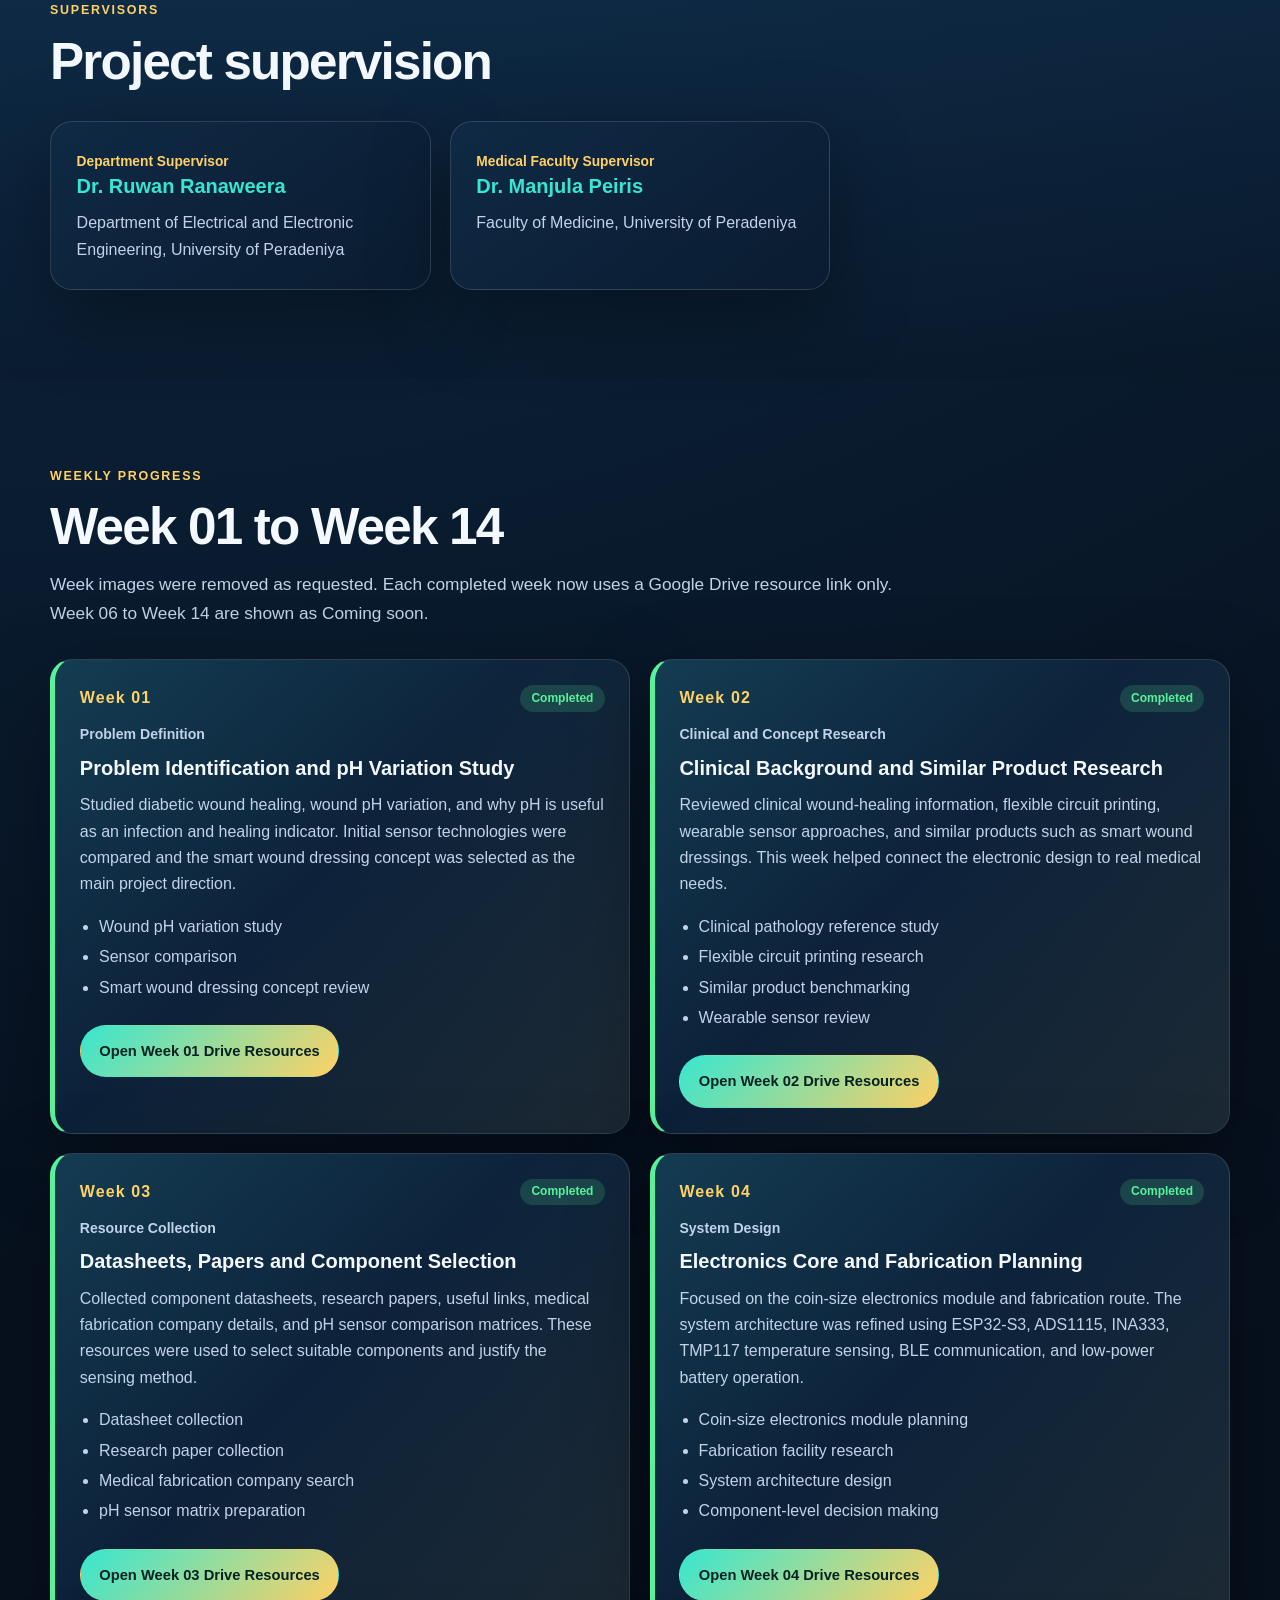
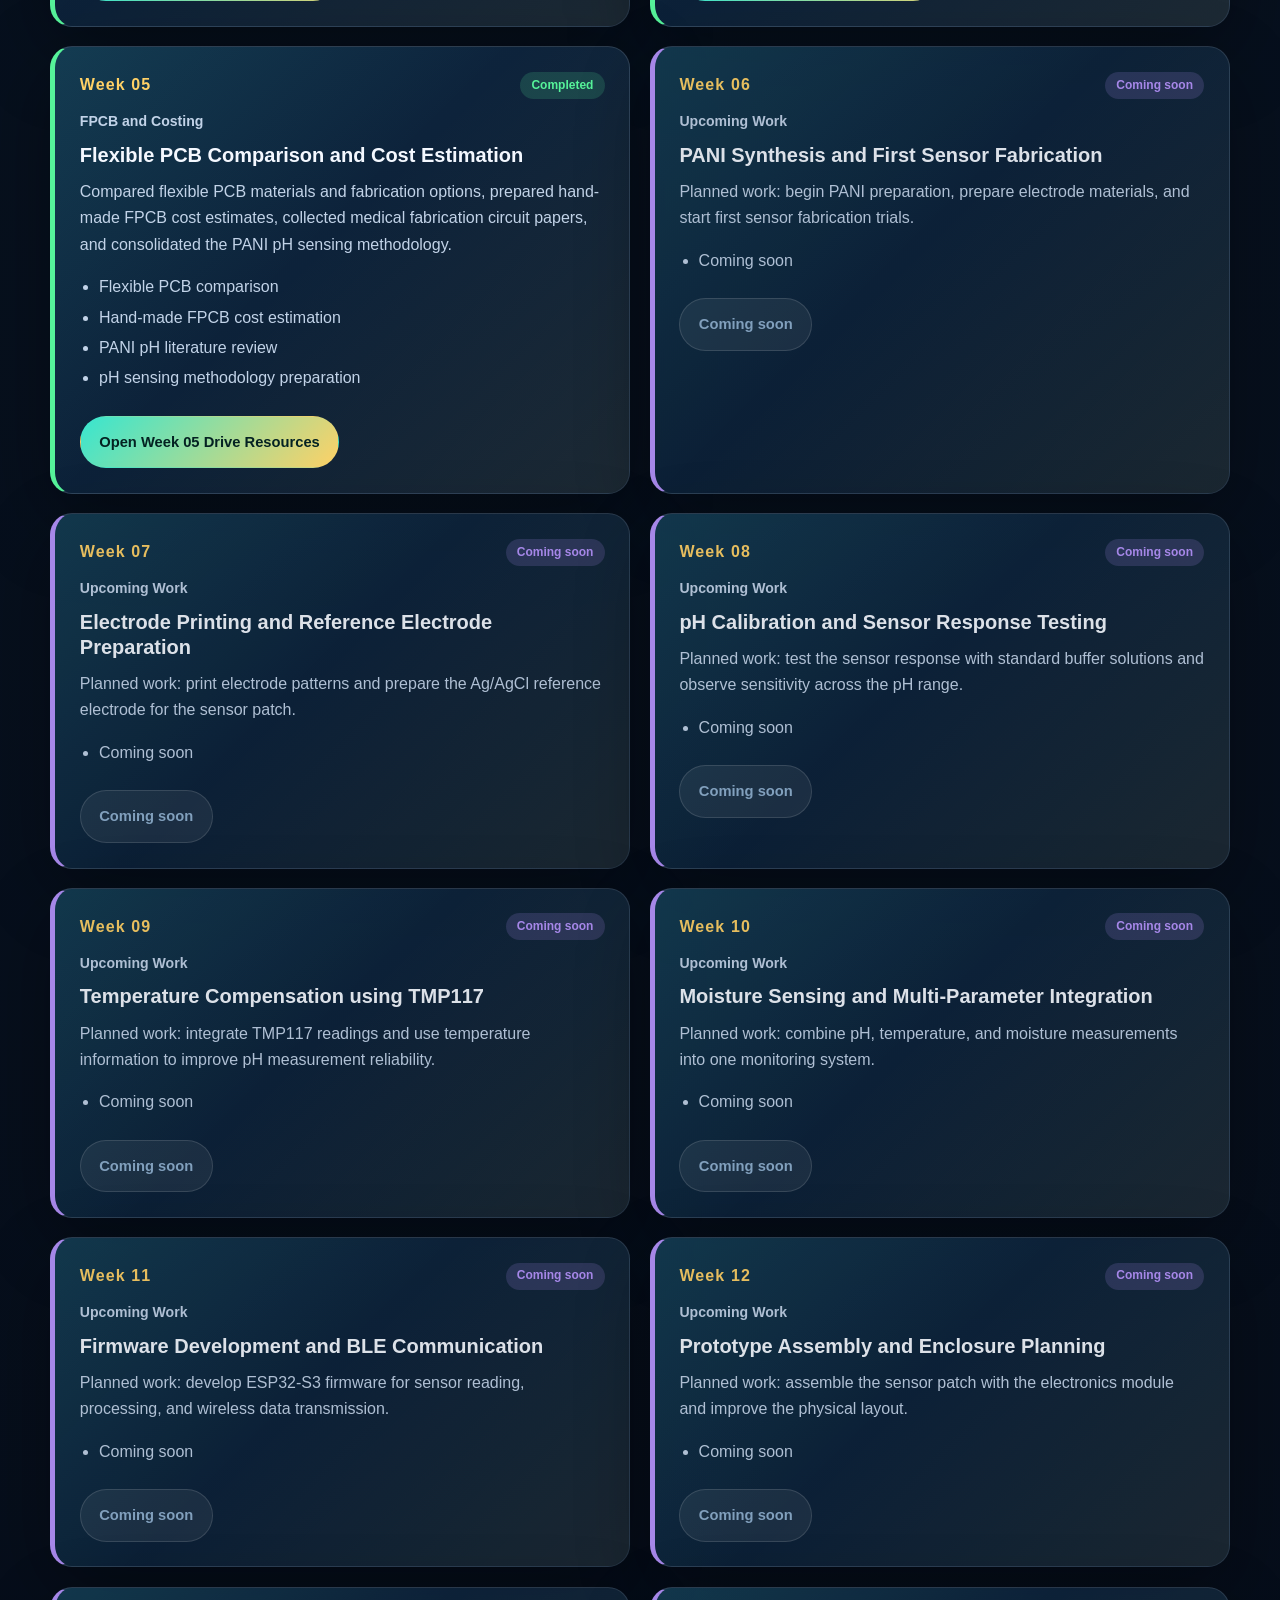
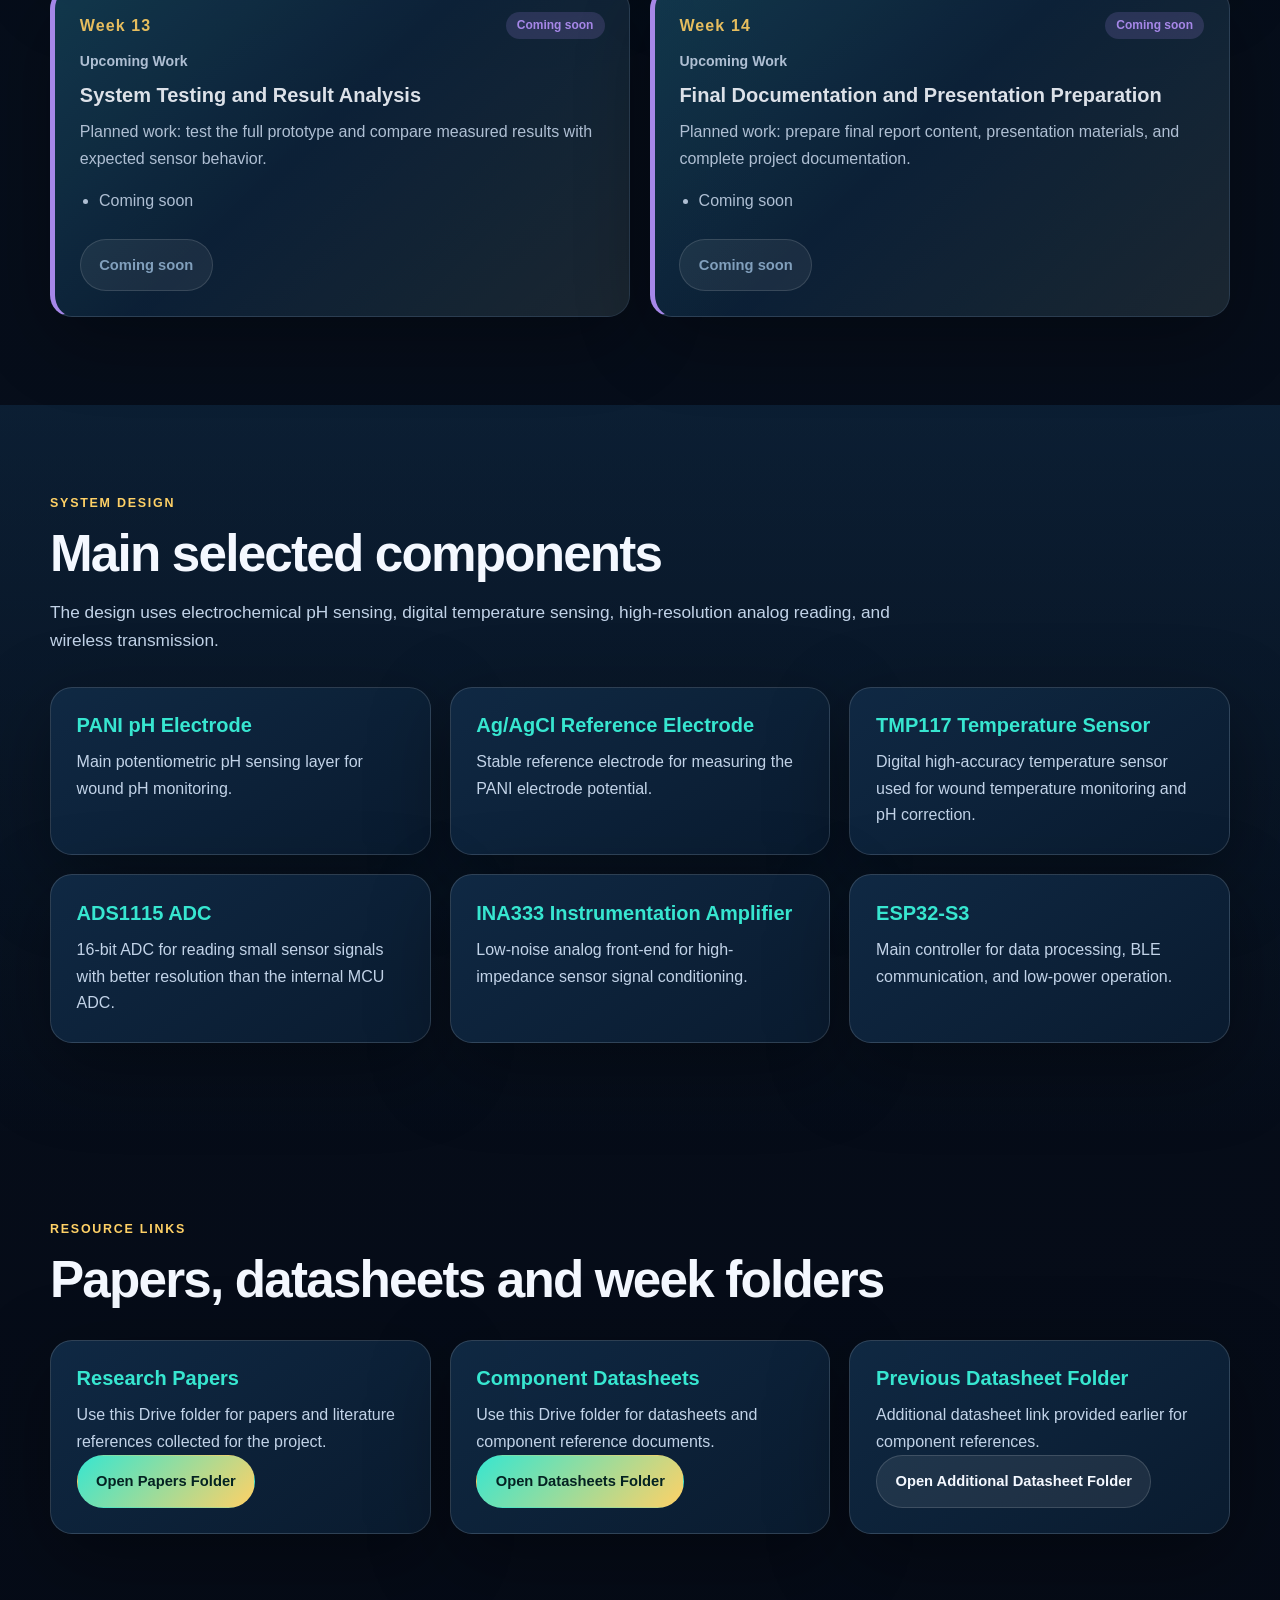
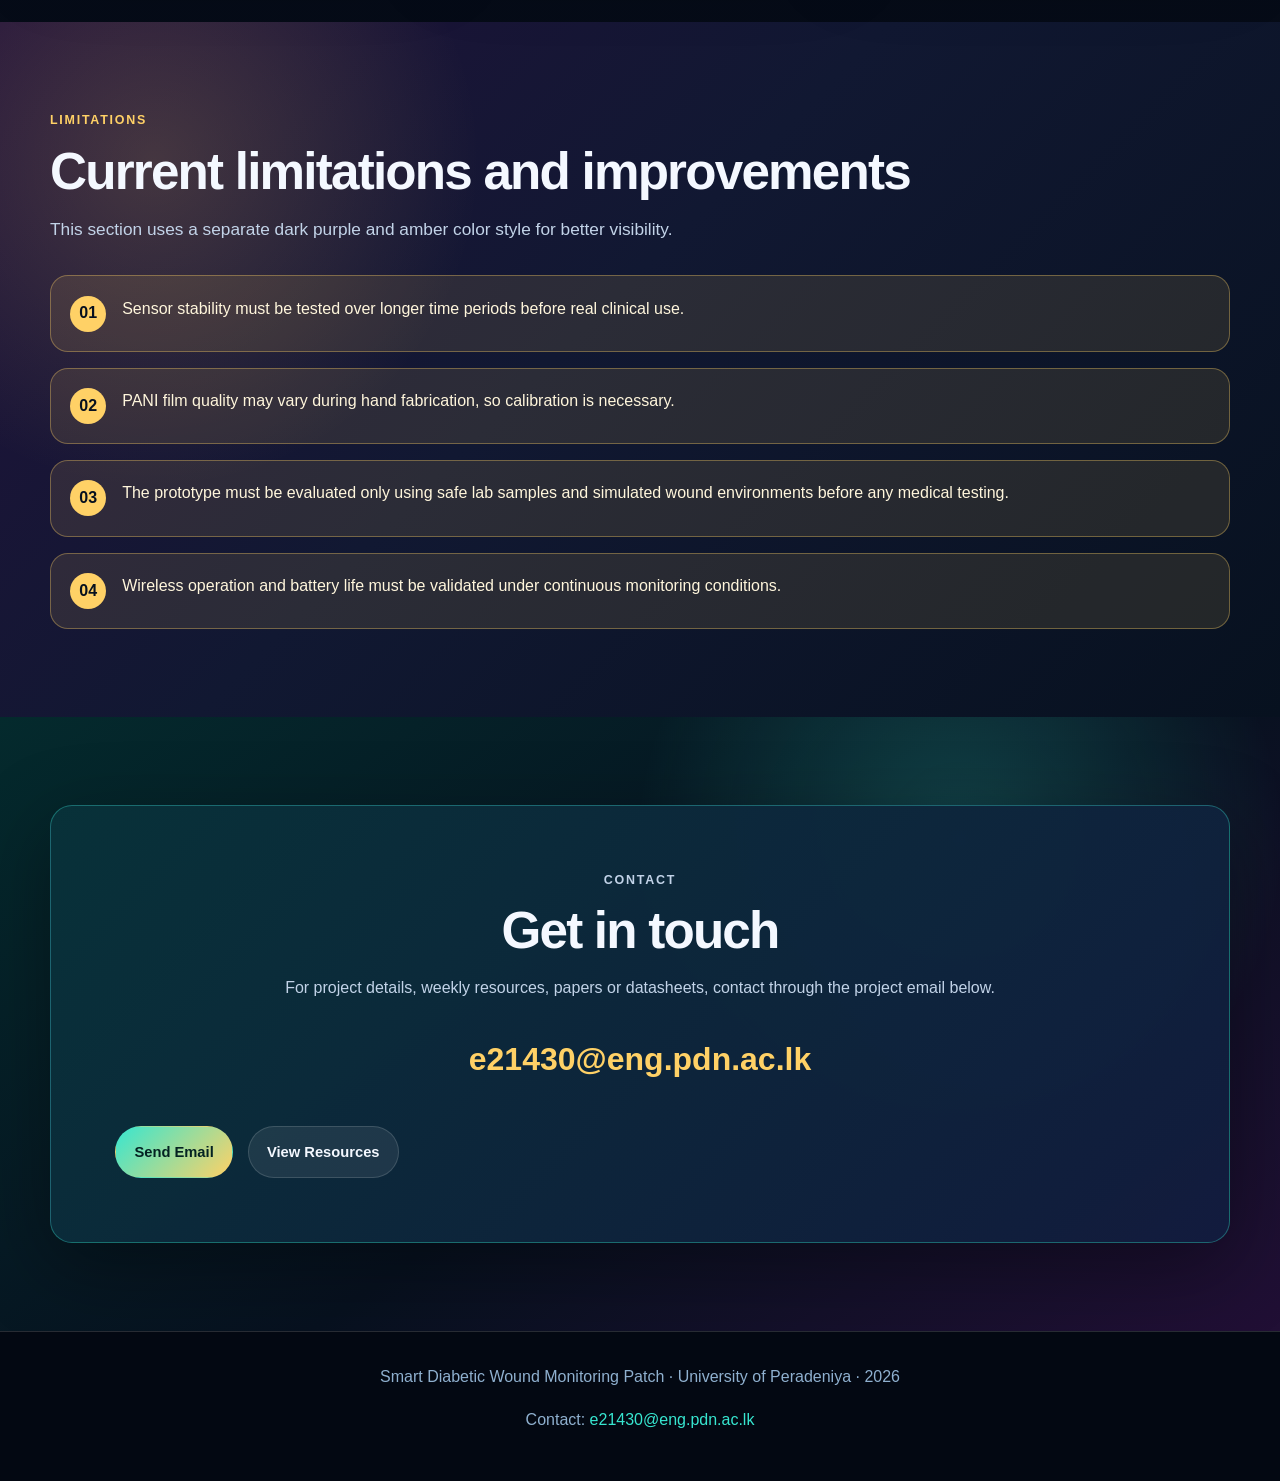
==== commit 8e2435d0: "Add files via upload" ====
--- a/index.html
+++ b/index.html
@@ -1,357 +1,152 @@
 <!DOCTYPE html>
 <html lang="en">
 <head>
-  <!-- ============================================================
-       index.html — Smart Wound pH Sensor FYP Portfolio
-       Theme: Refined Academic (professional & interactive)
-       ============================================================ -->
   <meta charset="UTF-8" />
   <meta name="viewport" content="width=device-width, initial-scale=1.0" />
-  <meta name="description" content="FYP Portfolio: Smart Diabetic Wound Monitoring Patch — hand-fabricated flexible PANI pH sensor. EEE Final Year Project, Sri Lanka." />
-  <meta name="author" content="EEE Undergraduate FYP" />
-  <title>Smart Wound pH Sensor · FYP Portfolio</title>
-
-  <link rel="preconnect" href="https://fonts.googleapis.com" />
-  <link rel="preconnect" href="https://fonts.gstatic.com" crossorigin />
+  <meta name="description" content="Final Year Project portfolio for a smart diabetic wound monitoring patch using PANI pH sensing, TMP117 temperature sensing, and wireless monitoring." />
+  <title>Smart Diabetic Wound Monitoring Patch</title>
   <link rel="stylesheet" href="style.css" />
 </head>
 <body>
+  <header class="site-header">
+    <nav class="navbar">
+      <a href="#home" class="brand">Smart Wound Patch</a>
+      <div class="nav-links">
+        <a href="#overview">Overview</a>
+        <a href="#weeks">Weeks</a>
+        <a href="#system">System</a>
+        <a href="#resources">Resources</a>
+        <a href="#limitations">Limitations</a>
+        <a href="#contact">Contact</a>
+      </div>
+    </nav>
+  </header>
 
-<!-- Scroll progress bar -->
-<div id="progress-bar"></div>
+  <main>
+    <section id="home" class="hero section-pad">
+      <div class="container hero-grid">
+        <div>
+          <p class="eyebrow">Final Year Project · University of Peradeniya</p>
+          <h1>Smart Diabetic Wound Monitoring Patch</h1>
+          <p class="hero-text">A flexible wound monitoring system using a PANI pH electrode, Ag/AgCl reference electrode, TMP117 temperature sensor, moisture sensing, and wireless data communication for real-time chronic wound assessment.</p>
+          <div class="hero-actions">
+            <a class="btn btn-primary" href="#weeks">View Weekly Work</a>
+            <a class="btn btn-secondary" href="#resources">Open Resource Links</a>
+          </div>
+        </div>
+        <aside class="hero-panel">
+          <h2>Project Details</h2>
+          <div class="detail-row"><span>Student</span><strong id="student-code"></strong></div>
+          <div class="detail-row"><span>University</span><strong id="university"></strong></div>
+          <div class="detail-row"><span>Email</span><strong><a id="contact-email" href="#"></a></strong></div>
+          <div class="detail-row"><span>Temperature Sensor</span><strong>TMP117</strong></div>
+        </aside>
+      </div>
+    </section>
 
-<!-- ═══════════════ NAVIGATION ═══════════════ -->
-<nav id="navbar">
-  <div class="nav-inner">
-    <a href="#hero" class="nav-brand"><span class="brand-dot"></span>Wound pH Sensor · FYP</a>
-    <ul class="nav-links">
-      <li><a href="#overview">Overview</a></li>
-      <li><a href="#problem">Problem</a></li>
-      <li><a href="#progress">Weekly Progress</a></li>
-      <li><a href="#architecture">Architecture</a></li>
-      <li><a href="#sensor-tech">Sensor</a></li>
-      <li><a href="#resources">Resources</a></li>
-      <li><a href="#datasheets">Datasheets</a></li>
-      <li><a href="#references">References</a></li>
-      <li class="nav-cta"><a href="#contact" class="btn btn-outline" style="padding:.4rem 1rem;font-size:.8rem">Contact</a></li>
-    </ul>
-    <button class="hamburger" id="hamburger" aria-label="Menu"><span></span><span></span><span></span></button>
-  </div>
-</nav>
+    <section id="overview" class="section-pad">
+      <div class="container">
+        <p class="eyebrow">Project Overview</p>
+        <h2>Clear, low-cost and wearable wound monitoring concept</h2>
+        <p class="section-intro">The project focuses on a smart diabetic wound patch that can monitor important wound conditions without repeatedly removing the dressing. The main sensing parameter is pH, supported by temperature and moisture information.</p>
+        <div class="feature-grid">
+          <article class="info-card accent-a"><h3>pH Monitoring</h3><p>PANI-based potentiometric pH sensing is used to identify changes between healing and infected wound conditions.</p></article>
+          <article class="info-card accent-b"><h3>Temperature</h3><p>TMP117 is used as the selected temperature sensor for accurate digital temperature monitoring.</p></article>
+          <article class="info-card accent-c"><h3>Wireless System</h3><p>ESP32-S3 and BLE communication are used for compact, low-power wireless monitoring.</p></article>
+        </div>
+      </div>
+    </section>
 
-<!-- ═══════════════ HERO ═══════════════ -->
-<section id="hero">
-  <div class="hero-bg"></div>
-  <div class="hero-grid"></div>
-  <div class="hero-content">
-    <div id="hero-text"><!-- renderHero() --></div>
-    <div class="hero-panel" id="hero-panel"><!-- renderHero() --></div>
-  </div>
-  <div class="scroll-indicator"><span class="t">SCROLL</span><div class="scroll-arrow"></div></div>
-</section>
+    <section id="supervisors" class="section-pad panel-section">
+      <div class="container">
+        <p class="eyebrow">Supervisors</p>
+        <h2>Project supervision</h2>
+        <div class="supervisor-grid">
+          <article class="supervisor-card">
+            <span>Department Supervisor</span>
+            <h3 id="dept-supervisor"></h3>
+            <p>Department of Electrical and Electronic Engineering, University of Peradeniya</p>
+          </article>
+          <article class="supervisor-card">
+            <span>Medical Faculty Supervisor</span>
+            <h3 id="medical-supervisor"></h3>
+            <p id="medical-faculty"></p>
+          </article>
+        </div>
+      </div>
+    </section>
 
-<!-- ═══════════════ OVERVIEW ═══════════════ -->
-<section id="overview">
-  <div class="container">
-    <span class="section-label">Project Abstract</span>
-    <h2 class="section-title">Project <span class="hl">Overview</span></h2>
-    <div class="divider"></div>
-    <div class="abstract-box" id="abstract-content"></div>
-    <div class="grid-3 overview-cards">
-      <div class="ov-card reveal">
-        <span class="section-label">Sensing Principle</span>
-        <h4>Potentiometric pH</h4>
-        <p>PANI working electrode + Ag/AgCl reference measured as V<sub>cell</sub> = K − 59 mV·pH. Direct Nernstian response, no enzyme required.</p>
+    <section id="weeks" class="section-pad">
+      <div class="container">
+        <p class="eyebrow">Weekly Progress</p>
+        <h2>Week 01 to Week 14</h2>
+        <p class="section-intro">Week images were removed as requested. Each completed week now uses a Google Drive resource link only. Week 06 to Week 14 are shown as Coming soon.</p>
+        <div id="weeks-grid" class="weeks-grid"></div>
       </div>
-      <div class="ov-card b reveal reveal-d1">
-        <span class="section-label">Fabrication</span>
-        <h4>Hand-Fabricated FPCB</h4>
-        <p>Screen-printing on PET film. PANI synthesised via oxidative chemical polymerisation in a university lab.</p>
+    </section>
+
+    <section id="system" class="section-pad panel-section">
+      <div class="container">
+        <p class="eyebrow">System Design</p>
+        <h2>Main selected components</h2>
+        <p class="section-intro">The design uses electrochemical pH sensing, digital temperature sensing, high-resolution analog reading, and wireless transmission.</p>
+        <div id="components-grid" class="feature-grid"></div>
       </div>
-      <div class="ov-card c reveal reveal-d2">
-        <span class="section-label">Application</span>
-        <h4>Diabetic Wound Monitoring</h4>
-        <p>Continuous pH, temperature & moisture monitoring with BLE wireless data and target ≥ 6-month battery life.</p>
+    </section>
+
+    <section id="resources" class="section-pad">
+      <div class="container">
+        <p class="eyebrow">Resource Links</p>
+        <h2>Papers, datasheets and week folders</h2>
+        <div class="resource-grid">
+          <article class="resource-card">
+            <h3>Research Papers</h3>
+            <p>Use this Drive folder for papers and literature references collected for the project.</p>
+            <a id="papers-link" class="btn btn-primary" target="_blank" rel="noopener">Open Papers Folder</a>
+          </article>
+          <article class="resource-card">
+            <h3>Component Datasheets</h3>
+            <p>Use this Drive folder for datasheets and component reference documents.</p>
+            <a id="datasheets-link" class="btn btn-primary" target="_blank" rel="noopener">Open Datasheets Folder</a>
+          </article>
+          <article class="resource-card">
+            <h3>Previous Datasheet Folder</h3>
+            <p>Additional datasheet link provided earlier for component references.</p>
+            <a id="old-datasheets-link" class="btn btn-secondary" target="_blank" rel="noopener">Open Additional Datasheet Folder</a>
+          </article>
+        </div>
       </div>
-    </div>
-  </div>
-</section>
+    </section>
 
-<!-- ═══════════════ PROBLEM ═══════════════ -->
-<section id="problem" class="section-alt">
-  <div class="container">
-    <span class="section-label">Clinical Motivation</span>
-    <h2 class="section-title">The <span class="hl">Problem</span> We Are Solving</h2>
-    <div class="divider"></div>
-    <p class="section-desc">Chronic diabetic wounds are a global healthcare burden that disproportionately affects patients where affordable continuous monitoring is unavailable.</p>
-    <div class="problem-grid" id="problem-cards"></div>
-    <div style="margin-top:3rem">
-      <h3 style="margin-bottom:.8rem">Clinical Wound pH Reference</h3>
-      <p style="color:var(--ink-soft);font-size:.93rem;margin-bottom:1.5rem;max-width:760px">The sensor must reliably distinguish pH 5.5 (healthy) from pH 8.5 (infected) — a 3-unit range. With PANI's 54–69 mV/pH response, this is a 162–207 mV signal swing, easily resolved by the ADS1115.</p>
-      <div class="table-wrapper">
-        <table>
-          <thead><tr><th>Wound State</th><th>pH Range</th><th>Clinical Interpretation</th></tr></thead>
-          <tbody id="ph-table-body"></tbody>
-        </table>
+    <section id="limitations" class="section-pad limitations-section">
+      <div class="container">
+        <p class="eyebrow">Limitations</p>
+        <h2>Current limitations and improvements</h2>
+        <p class="section-intro">This section uses a separate dark purple and amber color style for better visibility.</p>
+        <ul id="limitations-list" class="limitations-list"></ul>
       </div>
-    </div>
-  </div>
-</section>
+    </section>
 
-<!-- ═══════════════ RESEARCH GAP ═══════════════ -->
-<section id="research">
-  <div class="container">
-    <span class="section-label">Literature Review</span>
-    <h2 class="section-title">Research <span class="hl">Gap</span></h2>
-    <div class="divider"></div>
-    <p class="section-desc">Three key papers (gathered in Week 03) were compared to identify state-of-the-art limitations and locate this project's contribution.</p>
-    <div class="paper-cards" id="paper-cards"></div>
-    <div class="gap-box" id="gap-box"></div>
-  </div>
-</section>
+    <section id="contact" class="section-pad contact-section">
+      <div class="container contact-card">
+        <p class="eyebrow">Contact</p>
+        <h2>Get in touch</h2>
+        <p>For project details, weekly resources, papers or datasheets, contact through the project email below.</p>
+        <a class="email-big" href="mailto:e21430@eng.pdn.ac.lk">e21430@eng.pdn.ac.lk</a>
+        <div class="contact-actions">
+          <a class="btn btn-primary" href="mailto:e21430@eng.pdn.ac.lk">Send Email</a>
+          <a class="btn btn-secondary" href="#resources">View Resources</a>
+        </div>
+      </div>
+    </section>
+  </main>
 
-<!-- ═══════════════ SOLUTION ═══════════════ -->
-<section id="solution" class="section-alt">
-  <div class="container">
-    <span class="section-label">Proposed Solution</span>
-    <h2 class="section-title">The <span class="hl">Proposed System</span></h2>
-    <div class="divider"></div>
-    <div class="grid-2" style="gap:3rem;align-items:start">
-      <div>
-        <p class="section-desc" style="margin-bottom:1.5rem">A coin-sized, hand-fabricated FPCB wound patch with a 20 mm electronics module — fully wireless, battery-powered, and reproducible in a Sri Lankan university lab.</p>
-        <ul class="sol-list" id="sol-list"></ul>
-      </div>
-      <div class="spec-card reveal">
-        <span class="section-label">System Specification</span>
-        <table>
-          <tbody>
-            <tr><td class="k">pH Range</td><td class="v">pH 4.0 – 9.0</td></tr>
-            <tr><td class="k">pH Sensitivity</td><td class="v hi">≥ 50 mV/pH</td></tr>
-            <tr><td class="k">pH Resolution</td><td class="v hi">≤ 0.02 pH</td></tr>
-            <tr><td class="k">ADC</td><td class="v">16-bit (ADS1115)</td></tr>
-            <tr><td class="k">CMRR</td><td class="v">100 dB (INA333)</td></tr>
-            <tr><td class="k">Wireless</td><td class="v">BLE 5.0 + Wi-Fi</td></tr>
-            <tr><td class="k">Sleep Current</td><td class="v">&lt; 10 µA</td></tr>
-            <tr><td class="k">Battery Life</td><td class="v hi">≥ 6 months</td></tr>
-            <tr><td class="k">Module Size</td><td class="v">20 mm coin PCB</td></tr>
-            <tr><td class="k">Sensor Size</td><td class="v">30 × 50 mm FPCB</td></tr>
-            <tr><td class="k">Budget</td><td class="v hi">≤ LKR 20,000</td></tr>
-          </tbody>
-        </table>
-      </div>
-    </div>
-  </div>
-</section>
+  <footer class="footer">
+    <p>Smart Diabetic Wound Monitoring Patch · University of Peradeniya · <span id="year"></span></p>
+    <p>Contact: <a id="footer-email" href="#"></a></p>
+  </footer>
 
-<!-- ═══════════════ OBJECTIVES ═══════════════ -->
-<section id="objectives">
-  <div class="container">
-    <span class="section-label">Project Objectives</span>
-    <h2 class="section-title">What This Project <span class="hl">Aims to Achieve</span></h2>
-    <div class="divider"></div>
-    <ul class="objectives-list" id="objectives-list"></ul>
-  </div>
-</section>
-
-<!-- ═══════════════ WEEKLY PROGRESS ═══════════════ -->
-<section id="progress" class="section-alt">
-  <div class="container">
-    <span class="section-label">Documentation Journey · Weeks 01–05</span>
-    <h2 class="section-title">Weekly <span class="hl">Progress</span> Timeline</h2>
-    <div class="divider"></div>
-    <p class="section-desc">Week 01–05 are documented using short descriptions and Google Drive resource links. Week 06–14 are included as Coming soon placeholders, ready for future updates. Images are intentionally removed from the weekly cards.</p>
-    <div class="phase-filter" id="phase-filters"></div>
-    <div class="timeline" id="timeline"></div>
-  </div>
-</section>
-
-<!-- ═══════════════ ARCHITECTURE ═══════════════ -->
-<section id="architecture">
-  <div class="container">
-    <span class="section-label">Technical Design</span>
-    <h2 class="section-title">System <span class="hl">Architecture</span></h2>
-    <div class="divider"></div>
-    <p class="section-desc">The six-layer signal chain from wound contact to wireless output — selected via the Week 04 coin-module comparison.</p>
-    <div class="arch-diagram" id="arch-diagram"></div>
-    <div class="grid-3" style="margin-top:2.5rem">
-      <div class="card reveal"><span class="section-label">Signal Chain</span><h4>Analog Front-End</h4><p style="font-size:.88rem">INA333 (100 dB CMRR) → 100 Hz low-pass filter → ADS1115 16-bit ADC (7.8 µV/LSB).</p></div>
-      <div class="card reveal reveal-d1"><span class="section-label">Firmware</span><h4>ESP32-S3 Logic</h4><p style="font-size:.88rem">Read ADS1115 (I²C) → 3-point pH calibration → Nernst temperature correction → BLE notify → deep sleep.</p></div>
-      <div class="card reveal reveal-d2"><span class="section-label">Power</span><h4>Ultra-Low Power</h4><p style="font-size:.88rem">CR2032 + XC6206 (1 µA Iq). Deep sleep 10 µA; BLE advertises only at the measurement interval.</p></div>
-    </div>
-  </div>
-</section>
-
-<!-- ═══════════════ SENSOR TECH ═══════════════ -->
-<section id="sensor-tech" class="section-alt">
-  <div class="container">
-    <span class="section-label">Transducer Design</span>
-    <h2 class="section-title">Sensor <span class="hl">Technology</span></h2>
-    <div class="divider"></div>
-    <p class="section-desc">Four sensing modalities on one 30 × 50 mm PET patch, sharing the same electrode pair for pH and impedance moisture sensing.</p>
-    <div class="sensor-grid" id="sensor-grid"></div>
-    <div class="pani-box reveal">
-      <span class="section-label">PANI Chemistry</span>
-      <h4 style="margin-bottom:.7rem">Why Polyaniline (PANI)?</h4>
-      <p style="font-size:.93rem;color:var(--ink-soft);line-height:1.8">PANI is the <strong>only intrinsically pH-responsive conductive polymer</strong>. Its Emeraldine Salt form undergoes reversible acid-base doping (<code>PANI-ES + H⁺ ⇌ PANI-ES·H⁺</code>), producing a Nernstian potential of ~59 mV per pH unit — no extra functionalisation needed. Aniline monomer costs only LKR 250–400 locally (Glorchem LK, Colombo), making it ideal for this low-cost FYP.</p>
-    </div>
-  </div>
-</section>
-
-<!-- ═══════════════ RESOURCES ═══════════════ -->
-<section id="resources">
-  <div class="container-wide">
-    <span class="section-label">Evidence Library</span>
-    <h2 class="section-title">Resource <span class="hl">Library</span></h2>
-    <div class="divider"></div>
-    <p class="section-desc">All project files catalogued and filterable. Each is linked to its contributing week.</p>
-    <div class="res-filters" id="res-filters"></div>
-    <div class="res-grid" id="res-grid"></div>
-  </div>
-</section>
-
-<!-- ═══════════════ FILE CATEGORIES ═══════════════ -->
-<section id="file-categories-sec" class="section-alt">
-  <div class="container">
-    <span class="section-label">Resource Classification</span>
-    <h2 class="section-title">File <span class="hl">Categories</span> &amp; Their Role</h2>
-    <div class="divider"></div>
-    <p class="section-desc">Every uploaded resource, classified into eight categories with its role in the project.</p>
-    <div class="cat-grid" id="cat-grid"></div>
-  </div>
-</section>
-
-<!-- ═══════════════ FILE ANALYSIS TABLE ═══════════════ -->
-<section id="file-analysis">
-  <div class="container-wide">
-    <span class="section-label">Complete File Index</span>
-    <h2 class="section-title">File <span class="hl">Analysis</span> Table</h2>
-    <div class="divider"></div>
-    <p class="section-desc">Every uploaded file with its type, week, content, importance, and the section where it is used.</p>
-    <div class="table-wrapper">
-      <table>
-        <thead><tr><th>File Name</th><th>Week</th><th>Type</th><th>Main Content</th><th>Importance</th><th>Section</th></tr></thead>
-        <tbody id="file-table-body"></tbody>
-      </table>
-    </div>
-  </div>
-</section>
-
-<!-- ═══════════════ DATASHEETS ═══════════════ -->
-<section id="datasheets" class="section-alt">
-  <div class="container-wide">
-    <span class="section-label">Component References</span>
-    <h2 class="section-title">Component <span class="hl">Datasheets</span></h2>
-    <div class="divider"></div>
-    <p class="section-desc">Datasheets for every selected component. Place the PDFs in <code>documents/datasheets/</code> to enable direct viewing.</p>
-    <div class="res-grid" id="datasheets-grid"></div>
-  </div>
-</section>
-
-<!-- ═══════════════ DOCUMENTS ═══════════════ -->
-<section id="documents">
-  <div class="container-wide">
-    <span class="section-label">Word / PDF Documents</span>
-    <h2 class="section-title">Document <span class="hl">Library</span></h2>
-    <div class="divider"></div>
-    <p class="section-desc">Technical references, literature reviews, methodology and requirement documents produced during the project.</p>
-    <div class="res-grid" id="documents-grid"></div>
-  </div>
-</section>
-
-<!-- ═══════════════ VIDEO & REFERENCES ═══════════════ -->
-<section id="references" class="section-alt">
-  <div class="container-wide">
-    <span class="section-label">Video &amp; External References</span>
-    <h2 class="section-title">Reference <span class="hl">Videos</span> &amp; Publications</h2>
-    <div class="divider"></div>
-    <p class="section-desc">Key references gathered in Weeks 02–03 — including SmartHEAL, the closest real-world product (2022 James Dyson Award winner).</p>
-    <div class="res-grid" id="videos-grid"></div>
-    <h3 style="margin:2.5rem 0 1.5rem">Foundational Publications</h3>
-    <div class="res-grid" id="publications-grid"></div>
-  </div>
-</section>
-
-<!-- ═══════════════ COMPETITIVE ═══════════════ -->
-<section id="competitive">
-  <div class="container">
-    <span class="section-label">Market Positioning</span>
-    <h2 class="section-title">Similar <span class="hl">Products</span> &amp; Differentiation</h2>
-    <div class="divider"></div>
-    <p class="section-desc">How this FYP positions against existing prototypes and commercial products.</p>
-    <div class="grid-3" id="similar-products"></div>
-  </div>
-</section>
-
-<!-- ═══════════════ TESTING ═══════════════ -->
-<section id="testing" class="section-alt">
-  <div class="container">
-    <span class="section-label">Validation Strategy</span>
-    <h2 class="section-title">Testing &amp; Validation <span class="hl">Plan</span></h2>
-    <div class="divider"></div>
-    <p class="section-desc">Six validation phases, from PANI synthesis QC to full simulated wound-environment testing.</p>
-    <div class="test-grid" id="testing-grid"></div>
-  </div>
-</section>
-
-<!-- ═══════════════ BUDGET ═══════════════ -->
-<section id="budget">
-  <div class="container">
-    <span class="section-label">Economic Feasibility</span>
-    <h2 class="section-title">Project <span class="hl">Budget</span></h2>
-    <div class="divider"></div>
-    <div class="budget-header" id="budget-header"></div>
-    <div class="budget-rows" id="budget-rows"></div>
-    <div class="budget-note-box">💡 Sri Lanka local sourcing for synthesis chemicals is 5–12× cheaper than international suppliers. Full comparison in the Week 05 budget workbook.</div>
-  </div>
-</section>
-
-<!-- ═══════════════ FUTURE ═══════════════ -->
-<section id="future" class="section-alt">
-  <div class="container">
-    <span class="section-label">Research Directions</span>
-    <h2 class="section-title">Future <span class="hl">Work</span></h2>
-    <div class="divider"></div>
-    <p class="section-desc">Directions for the remaining weeks and beyond, demonstrating readiness for graduate-level study.</p>
-    <div class="future-list" id="future-list"></div>
-  </div>
-</section>
-
-<!-- ═══════════════ PROFILE ═══════════════ -->
-<section id="profile">
-  <div class="container">
-    <span class="section-label">About the Researcher</span>
-    <h2 class="section-title">Research <span class="hl">Profile</span></h2>
-    <div class="divider"></div>
-    <div class="profile-grid">
-      <div>
-        <p class="section-desc" style="margin-bottom:1.5rem">This FYP sits at the intersection of electrochemical sensing, analog instrumentation, and embedded wireless systems — a multi-disciplinary profile valued in biomedical engineering research.</p>
-        <div class="profile-qualities" id="profile-qualities"></div>
-      </div>
-      <div class="profile-summary" id="profile-summary"></div>
-    </div>
-  </div>
-</section>
-
-<!-- ═══════════════ CONTACT ═══════════════ -->
-<section id="contact" class="section-deep">
-  <div class="container contact-inner" id="contact-inner"></div>
-</section>
-
-<!-- ═══════════════ FOOTER ═══════════════ -->
-<footer>
-  <div class="footer-text">
-    <p>Smart Diabetic Wound pH Sensor · Final Year Project Portfolio</p>
-    <p>EEE Undergraduate · Sri Lanka · 2025–2026</p>
-    <p style="margin-top:.5rem">Built with HTML / CSS / JS · <a href="https://pages.github.com" target="_blank">Hosted on GitHub Pages</a></p>
-  </div>
-</footer>
-
-<!-- Lightbox for week images -->
-<div id="lightbox"><span class="lb-close">✕</span><img id="lightbox-img" src="" alt="" /></div>
-
-<button id="back-to-top" aria-label="Back to top">↑</button>
-
-<script src="data.js"></script>
-<script src="script.js"></script>
+  <script src="data.js"></script>
+  <script src="script.js"></script>
 </body>
 </html>
--- a/style.css
+++ b/style.css
@@ -1,494 +1,332 @@
-/* ============================================================
-   style.css — Smart Wound pH Sensor FYP Portfolio
-   Theme: clear dark biomedical palette — high contrast and readable
-   Palette: Deep Navy-Blue · Refined Teal · Warm Amber accents
-   Fonts: Fraunces (display) · IBM Plex Sans (body) · IBM Plex Mono
-   ============================================================ */
-
-@import url('https://fonts.googleapis.com/css2?family=Fraunces:opsz,wght@9..144,400;9..144,500;9..144,600;9..144,700;9..144,900&family=IBM+Plex+Sans:wght@300;400;500;600;700&family=IBM+Plex+Mono:wght@400;500;600&display=swap');
-
-/* ── VARIABLES ── */
 :root {
-  --bg:          #081826;
-  --bg-alt:      #0D2436;
-  --bg-deep:     #12324A;
-  --surface:     #112B3D;
-  --surface-2:   #173A52;
-
-  --ink:         #F5FBFF;
-  --ink-soft:    #D4E7F5;
-  --ink-faint:   #A8C5D9;
-  --ink-ghost:   #6F91A8;
-
-  --primary:        #38BDF8;
-  --primary-bright: #7DD3FC;
-  --primary-deep:   #E0F7FF;
-  --primary-tint:   rgba(56,189,248,0.16);
-  --accent:         #22D3A6;
-  --accent-deep:    #8FFFE0;
-  --accent-tint:    rgba(34,211,166,0.16);
-  --amber:          #FACC15;
-  --amber-tint:     rgba(250,204,21,0.15);
-
-  --ok:     #4ADE80;
-  --warn:   #FACC15;
-  --danger: #FB7185;
-
-  --border:      rgba(176,220,240,0.23);
-  --border-soft: rgba(176,220,240,0.14);
-  --shadow-sm:   0 2px 10px rgba(0,0,0,0.18);
-  --shadow-md:   0 10px 25px rgba(0,0,0,0.26);
-  --shadow-lg:   0 24px 60px rgba(0,0,0,0.38);
-
-  --font-display: 'Fraunces', Georgia, serif;
-  --font-body:    'IBM Plex Sans', system-ui, sans-serif;
-  --font-mono:    'IBM Plex Mono', monospace;
-
-  --radius:   14px;
-  --radius-sm: 9px;
-  --ease: cubic-bezier(0.22, 0.61, 0.36, 1);
-}
-
-/* ── RESET ── */
-*, *::before, *::after { box-sizing: border-box; margin: 0; padding: 0; }
-html { scroll-behavior: smooth; font-size: 16px; -webkit-font-smoothing: antialiased; }
+  --bg: #07111f;
+  --bg-2: #0b1e34;
+  --panel: #102a45;
+  --panel-2: #143a5c;
+  --text: #f4f8ff;
+  --muted: #c2d3e8;
+  --soft: #8fb0cf;
+  --cyan: #37e6d0;
+  --cyan-dark: #0aa99b;
+  --yellow: #ffd166;
+  --orange: #ff9f1c;
+  --green: #56f39a;
+  --pink: #ff6b9d;
+  --purple: #b895ff;
+  --border: rgba(255,255,255,.14);
+  --shadow: 0 24px 80px rgba(0,0,0,.35);
+  --radius: 22px;
+}
+
+* { box-sizing: border-box; }
+html { scroll-behavior: smooth; }
 body {
-  background: var(--bg);
-  color: var(--ink);
-  font-family: var(--font-body);
-  font-size: 1rem;
-  line-height: 1.7;
-  overflow-x: hidden;
-}
-
-::selection { background: var(--accent); color: #fff; }
-::-webkit-scrollbar { width: 11px; }
-::-webkit-scrollbar-track { background: var(--bg-alt); }
-::-webkit-scrollbar-thumb { background: var(--ink-ghost); border-radius: 6px; border: 3px solid var(--bg-alt); }
-::-webkit-scrollbar-thumb:hover { background: var(--primary-bright); }
-
-/* ── TYPOGRAPHY ── */
-h1,h2,h3,h4,h5 { font-family: var(--font-display); line-height: 1.12; color: var(--ink); font-weight: 600; letter-spacing: -0.01em; }
-h1 { font-size: clamp(2.5rem, 6vw, 4.4rem); font-weight: 600; }
-h2 { font-size: clamp(1.9rem, 4vw, 2.9rem); }
-h3 { font-size: clamp(1.25rem, 2.4vw, 1.6rem); }
-h4 { font-size: 1.12rem; font-weight: 600; }
-p  { color: var(--ink-soft); }
-a  { color: var(--primary-bright); text-decoration: none; transition: color .2s; }
-a:hover { color: var(--accent); }
-strong { color: var(--ink); font-weight: 600; }
-sub { font-size: 0.7em; }
-
-code, .mono {
-  font-family: var(--font-mono);
-  font-size: 0.85em;
-  background: var(--primary-tint);
-  color: var(--primary);
-  padding: 0.12em 0.45em;
-  border-radius: 5px;
-}
-
-/* ── LAYOUT ── */
-.container       { max-width: 1140px; margin: 0 auto; padding: 0 1.5rem; }
-.container-wide  { max-width: 1340px; margin: 0 auto; padding: 0 1.5rem; }
-.grid-2 { display: grid; grid-template-columns: 1fr 1fr; gap: 1.5rem; }
-.grid-3 { display: grid; grid-template-columns: repeat(3,1fr); gap: 1.5rem; }
-.grid-4 { display: grid; grid-template-columns: repeat(4,1fr); gap: 1.5rem; }
-.flex-between { display: flex; align-items: center; justify-content: space-between; }
-
-section { padding: 5.5rem 0; position: relative; }
-.section-alt  { background: var(--bg-alt); }
-.section-deep { background: var(--primary-deep); color: #fff; }
-
-/* ── SECTION HEADERS ── */
-.section-label {
-  display: inline-flex; align-items: center; gap: 0.5rem;
-  font-family: var(--font-mono);
-  font-size: 0.72rem; font-weight: 600;
-  letter-spacing: 0.18em; text-transform: uppercase;
-  color: var(--accent);
-  margin-bottom: 0.9rem;
-}
-.section-label::before { content:''; width: 22px; height: 2px; background: var(--accent); display:inline-block; }
-
-.section-title { margin-bottom: 1.1rem; }
-.section-title em { font-style: italic; color: var(--primary-bright); font-weight: 400; }
-.section-title .hl { color: var(--accent); font-style: italic; font-weight: 400; }
-
-.section-desc {
-  font-size: 1.08rem; color: var(--ink-soft);
-  max-width: 720px; line-height: 1.75; margin-bottom: 2.8rem;
-}
-.section-deep .section-desc, .section-deep p { color: rgba(255,255,255,0.78); }
-.section-deep .section-title, .section-deep h2, .section-deep h3, .section-deep h4 { color: #fff; }
-.section-deep .section-label { color: #6FE0DA; }
-.section-deep .section-label::before { background: #6FE0DA; }
-
-/* ── BUTTONS ── */
+  margin: 0;
+  font-family: Arial, Helvetica, sans-serif;
+  background: radial-gradient(circle at top left, #123b60 0, #07111f 36%, #050914 100%);
+  color: var(--text);
+  line-height: 1.65;
+}
+
+a { color: inherit; text-decoration: none; }
+
+.site-header {
+  position: sticky;
+  top: 0;
+  z-index: 20;
+  background: rgba(7, 17, 31, .88);
+  backdrop-filter: blur(14px);
+  border-bottom: 1px solid var(--border);
+}
+
+.navbar {
+  max-width: 1180px;
+  margin: 0 auto;
+  padding: 1rem 1.25rem;
+  display: flex;
+  justify-content: space-between;
+  align-items: center;
+  gap: 1rem;
+}
+
+.brand {
+  color: var(--cyan);
+  font-weight: 800;
+  letter-spacing: .03em;
+}
+
+.nav-links {
+  display: flex;
+  gap: 1rem;
+  flex-wrap: wrap;
+  justify-content: flex-end;
+}
+
+.nav-links a {
+  color: var(--muted);
+  font-size: .92rem;
+}
+
+.nav-links a:hover { color: var(--yellow); }
+
+.container {
+  width: min(1180px, calc(100% - 2rem));
+  margin: 0 auto;
+}
+
+.section-pad { padding: 5.5rem 0; }
+
+.hero {
+  min-height: 92vh;
+  display: flex;
+  align-items: center;
+  background:
+    linear-gradient(135deg, rgba(55,230,208,.16), rgba(255,209,102,.10) 36%, rgba(184,149,255,.14)),
+    radial-gradient(circle at 80% 20%, rgba(55,230,208,.16), transparent 32%);
+}
+
+.hero-grid {
+  display: grid;
+  grid-template-columns: 1.25fr .75fr;
+  gap: 2rem;
+  align-items: center;
+}
+
+.eyebrow {
+  margin: 0 0 .8rem;
+  color: var(--yellow);
+  text-transform: uppercase;
+  letter-spacing: .14em;
+  font-size: .78rem;
+  font-weight: 800;
+}
+
+h1, h2, h3, p { margin-top: 0; }
+h1 {
+  font-size: clamp(2.5rem, 7vw, 5.7rem);
+  line-height: .97;
+  margin-bottom: 1.2rem;
+  letter-spacing: -.05em;
+}
+
+h2 {
+  font-size: clamp(2rem, 4vw, 3.2rem);
+  line-height: 1.08;
+  margin-bottom: 1rem;
+  letter-spacing: -.035em;
+}
+
+h3 {
+  font-size: 1.25rem;
+  line-height: 1.25;
+  margin-bottom: .7rem;
+}
+
+.hero-text, .section-intro {
+  color: var(--muted);
+  font-size: 1.08rem;
+  max-width: 850px;
+}
+
+.hero-panel, .info-card, .week-card, .resource-card, .supervisor-card, .contact-card {
+  background: linear-gradient(145deg, rgba(16,42,69,.96), rgba(10,28,48,.96));
+  border: 1px solid var(--border);
+  border-radius: var(--radius);
+  box-shadow: var(--shadow);
+}
+
+.hero-panel { padding: 2rem; }
+.hero-panel h2 { font-size: 1.6rem; }
+.detail-row {
+  display: grid;
+  grid-template-columns: 130px 1fr;
+  gap: .8rem;
+  padding: .85rem 0;
+  border-bottom: 1px solid var(--border);
+}
+.detail-row span { color: var(--soft); }
+.detail-row strong, .detail-row a { color: var(--text); }
+
+.hero-actions, .contact-actions, .week-actions {
+  display: flex;
+  gap: .9rem;
+  flex-wrap: wrap;
+  margin-top: 1.5rem;
+}
+
 .btn {
-  display: inline-flex; align-items: center; gap: 0.5rem;
-  padding: 0.78rem 1.5rem;
-  border-radius: 10px;
-  font-family: var(--font-body); font-size: 0.92rem; font-weight: 600;
-  cursor: pointer; transition: all .25s var(--ease);
-  border: 1.5px solid transparent;
-}
-.btn-primary { background: var(--primary); color: #fff; }
-.btn-primary:hover { background: var(--primary-deep); color: #fff; transform: translateY(-2px); box-shadow: var(--shadow-md); }
-.btn-accent { background: var(--accent); color: #fff; }
-.btn-accent:hover { background: var(--accent-deep); color: #fff; transform: translateY(-2px); box-shadow: var(--shadow-md); }
-.btn-outline { background: transparent; color: var(--primary); border-color: var(--border); }
-.btn-outline:hover { border-color: var(--primary); color: var(--primary); background: var(--primary-tint); }
-.section-deep .btn-outline { color: #fff; border-color: rgba(255,255,255,0.3); }
-.section-deep .btn-outline:hover { background: rgba(255,255,255,0.1); color:#fff; }
-
-/* ── TAGS ── */
-.tag {
-  display:inline-block; padding: 0.2rem 0.65rem; border-radius: 30px;
-  font-family: var(--font-mono); font-size: 0.7rem; font-weight: 500;
-  margin: 0.15rem;
-}
-.tag-teal   { background: var(--accent-tint); color: var(--accent-deep); }
-.tag-blue   { background: var(--primary-tint); color: var(--primary); }
-.tag-amber  { background: var(--amber-tint);  color: var(--amber); }
-
-/* ── SCROLL PROGRESS BAR ── */
-#progress-bar {
-  position: fixed; top: 0; left: 0; height: 3px; width: 0%;
-  background: linear-gradient(90deg, var(--primary), var(--accent));
-  z-index: 2000; transition: width .1s linear;
-}
-
-/* ═══════════════ NAVBAR ═══════════════ */
-#navbar {
-  position: fixed; top: 0; left: 0; right: 0; z-index: 1000;
-  background: rgba(8,24,38,0.88);
-  backdrop-filter: blur(16px); -webkit-backdrop-filter: blur(16px);
-  border-bottom: 1px solid transparent; transition: all .3s;
-}
-#navbar.scrolled { border-bottom-color: var(--border); background: rgba(8,24,38,0.96); box-shadow: var(--shadow-sm); }
-.nav-inner { max-width: 1340px; margin: 0 auto; padding: 0 1.5rem; height: 68px; display:flex; align-items:center; justify-content:space-between; }
-.nav-brand { font-family: var(--font-display); font-weight: 600; font-size: 1.05rem; color: var(--ink); display:flex; align-items:center; gap:.6rem; }
-.nav-brand .brand-dot { width: 10px; height: 10px; border-radius: 50%; background: var(--accent); box-shadow: 0 0 0 0 var(--accent); animation: pulse 2.4s infinite; }
-@keyframes pulse { 0%,100%{ box-shadow: 0 0 0 0 rgba(14,139,139,.5);} 50%{ box-shadow: 0 0 0 7px rgba(14,139,139,0);} }
-.nav-links { display:flex; align-items:center; gap:0.15rem; list-style:none; }
-.nav-links a { font-size: 0.85rem; font-weight: 500; color: var(--ink-soft); padding: 0.45rem 0.7rem; border-radius: 8px; transition: all .2s; }
-.nav-links a:hover, .nav-links a.active { color: var(--primary); background: var(--primary-tint); }
-.nav-cta { margin-left: 0.4rem; }
-.hamburger { display:none; flex-direction:column; gap:5px; background:none; border:none; cursor:pointer; padding:6px; }
-.hamburger span { width:24px; height:2px; background: var(--ink); border-radius:2px; transition:.3s; }
-
-/* ═══════════════ HERO ═══════════════ */
-#hero { min-height: 100vh; display:flex; align-items:center; position:relative; overflow:hidden; padding-top: 68px; }
-.hero-bg {
-  position:absolute; inset:0;
+  display: inline-flex;
+  align-items: center;
+  justify-content: center;
+  border-radius: 999px;
+  padding: .82rem 1.15rem;
+  font-weight: 800;
+  font-size: .92rem;
+  border: 1px solid transparent;
+  transition: transform .2s ease, background .2s ease, color .2s ease;
+}
+
+.btn:hover { transform: translateY(-2px); }
+.btn-primary {
+  color: #042222;
+  background: linear-gradient(135deg, var(--cyan), var(--yellow));
+}
+.btn-secondary {
+  color: var(--text);
+  background: rgba(255,255,255,.08);
+  border-color: var(--border);
+}
+.btn-disabled {
+  background: rgba(255,255,255,.07);
+  color: var(--soft);
+  border-color: var(--border);
+}
+
+.panel-section {
+  background: linear-gradient(180deg, rgba(20,58,92,.38), rgba(7,17,31,.15));
+}
+
+.feature-grid, .supervisor-grid, .resource-grid {
+  display: grid;
+  grid-template-columns: repeat(3, minmax(0, 1fr));
+  gap: 1.2rem;
+  margin-top: 2rem;
+}
+
+.info-card, .supervisor-card, .resource-card { padding: 1.6rem; }
+.info-card h3, .supervisor-card h3, .resource-card h3 { color: var(--cyan); }
+.info-card p, .supervisor-card p, .resource-card p { color: var(--muted); margin-bottom: 0; }
+.supervisor-card span { color: var(--yellow); font-weight: 800; font-size: .86rem; }
+.accent-a { border-top: 4px solid var(--cyan); }
+.accent-b { border-top: 4px solid var(--yellow); }
+.accent-c { border-top: 4px solid var(--pink); }
+
+.weeks-grid {
+  display: grid;
+  grid-template-columns: repeat(2, minmax(0, 1fr));
+  gap: 1.2rem;
+  margin-top: 2rem;
+}
+
+.week-card {
+  padding: 1.55rem;
+  position: relative;
+  overflow: hidden;
+}
+.week-card::before {
+  content: "";
+  position: absolute;
+  inset: 0;
+  background: linear-gradient(135deg, rgba(55,230,208,.10), transparent 45%, rgba(255,209,102,.08));
+  pointer-events: none;
+}
+.week-card > * { position: relative; }
+.week-card.done { border-left: 5px solid var(--green); }
+.week-card.coming { border-left: 5px solid var(--purple); opacity: .9; }
+.week-top {
+  display: flex;
+  justify-content: space-between;
+  gap: .8rem;
+  align-items: center;
+  margin-bottom: .7rem;
+}
+.week-label {
+  color: var(--yellow);
+  font-weight: 900;
+  letter-spacing: .07em;
+}
+.status {
+  border-radius: 999px;
+  padding: .22rem .7rem;
+  font-size: .75rem;
+  font-weight: 900;
+}
+.status-done { background: rgba(86,243,154,.16); color: var(--green); }
+.status-soon { background: rgba(184,149,255,.18); color: var(--purple); }
+.phase {
+  color: var(--soft);
+  font-size: .88rem;
+  font-weight: 800;
+  margin-bottom: .6rem;
+}
+.week-card h3 { color: var(--text); }
+.week-card p { color: var(--muted); }
+.mini-list {
+  margin: 1rem 0 0;
+  padding-left: 1.2rem;
+  color: var(--muted);
+}
+.mini-list li { margin-bottom: .25rem; }
+
+.limitations-section {
   background:
-    radial-gradient(ellipse 50% 45% at 78% 30%, rgba(14,139,139,0.07) 0%, transparent 60%),
-    radial-gradient(ellipse 45% 50% at 12% 85%, rgba(37,99,201,0.06) 0%, transparent 55%);
-}
-.hero-grid {
-  position:absolute; inset:0;
-  background-image: linear-gradient(var(--border-soft) 1px, transparent 1px), linear-gradient(90deg, var(--border-soft) 1px, transparent 1px);
-  background-size: 56px 56px;
-  mask-image: radial-gradient(ellipse 75% 75% at 50% 45%, black 25%, transparent 78%);
-  -webkit-mask-image: radial-gradient(ellipse 75% 75% at 50% 45%, black 25%, transparent 78%);
-  opacity: 0.55;
-}
-.hero-content { position:relative; z-index:2; max-width:1200px; margin:0 auto; padding: 3rem 1.5rem; display:grid; grid-template-columns: 1.15fr 0.85fr; gap: 3.5rem; align-items:center; }
-
-.hero-eyebrow { display:flex; align-items:center; gap:.7rem; margin-bottom:1.4rem; opacity:0; animation: fadeUp .8s var(--ease) .15s forwards; }
-.hero-eyebrow .line { width:36px; height:2px; background: var(--accent); }
-.hero-eyebrow span { font-family: var(--font-mono); font-size:.74rem; letter-spacing:.16em; text-transform:uppercase; color: var(--accent-deep); }
-
-.hero-title { margin-bottom: 1.3rem; opacity:0; animation: fadeUp .8s var(--ease) .3s forwards; color: var(--primary-deep); }
-.hero-title .accent { color: var(--accent); font-style: italic; }
-.hero-sub { font-size: 1.12rem; color: var(--ink-soft); line-height:1.7; margin-bottom: 1.8rem; max-width: 540px; opacity:0; animation: fadeUp .8s var(--ease) .45s forwards; }
-.hero-meta { display:flex; flex-wrap:wrap; gap:.6rem; margin-bottom: 2.2rem; opacity:0; animation: fadeUp .8s var(--ease) .6s forwards; }
-.hero-meta-item { display:flex; align-items:center; gap:.4rem; font-family: var(--font-mono); font-size:.76rem; color: var(--ink-soft); background: var(--surface); border:1px solid var(--border); padding:.4rem .8rem; border-radius:30px; box-shadow: var(--shadow-sm); }
-.hero-meta-item .dot { width:6px; height:6px; border-radius:50%; background: var(--accent); }
-.hero-buttons { display:flex; gap:.8rem; flex-wrap:wrap; opacity:0; animation: fadeUp .8s var(--ease) .75s forwards; }
-
-/* Hero stats panel */
-.hero-panel { opacity:0; animation: fadeIn 1s var(--ease) .9s forwards; }
-.stats-card { background: var(--surface); border:1px solid var(--border); border-radius: 18px; padding: 2rem; box-shadow: var(--shadow-lg); position:relative; overflow:hidden; }
-.stats-card::before { content:''; position:absolute; top:0; left:0; right:0; height:3px; background: linear-gradient(90deg, var(--primary), var(--accent)); }
-.stats-card-title { font-family: var(--font-mono); font-size:.72rem; letter-spacing:.14em; text-transform:uppercase; color: var(--accent-deep); margin-bottom: 1.5rem; }
-.stats-grid { display:grid; grid-template-columns:1fr 1fr; gap: 1.4rem; margin-bottom: 1.5rem; }
-.stat-value { font-family: var(--font-display); font-weight: 600; font-size: 2rem; color: var(--primary); line-height:1; margin-bottom:.25rem; }
-.stat-value .unit { font-size: 1rem; color: var(--accent); }
-.stat-label { font-family: var(--font-mono); font-size:.68rem; text-transform:uppercase; letter-spacing:.07em; color: var(--ink-faint); }
-.tech-stack { border-top:1px solid var(--border); padding-top: 1.3rem; }
-.tech-stack-label { font-family: var(--font-mono); font-size:.66rem; letter-spacing:.12em; text-transform:uppercase; color: var(--ink-faint); margin-bottom:.7rem; }
-.tech-chips { display:flex; flex-wrap:wrap; gap:.4rem; }
-.tech-chip { font-family: var(--font-mono); font-size:.7rem; padding:.22rem .6rem; border-radius:6px; background: var(--accent-tint); color: var(--accent-deep); }
-
-.scroll-indicator { position:absolute; bottom:1.8rem; left:50%; transform:translateX(-50%); display:flex; flex-direction:column; align-items:center; gap:.4rem; opacity:0; animation: fadeIn 1s ease 1.4s forwards; }
-.scroll-indicator .t { font-family:var(--font-mono); font-size:.66rem; letter-spacing:.12em; color: var(--ink-faint); }
-.scroll-arrow { width:20px; height:30px; border:1.5px solid var(--ink-ghost); border-radius:10px; position:relative; }
-.scroll-arrow::after { content:''; position:absolute; top:5px; left:50%; transform:translateX(-50%); width:4px; height:4px; background: var(--accent); border-radius:50%; animation: scrollB 2s infinite; }
-@keyframes scrollB { 0%,100%{ top:5px; opacity:1;} 50%{ top:16px; opacity:.3;} }
-
-/* ── DIVIDER ── */
-.divider { width: 54px; height: 3px; background: linear-gradient(90deg, var(--accent), transparent); border-radius:2px; margin-bottom: 2rem; }
-
-/* ── CARDS ── */
-.card { background: var(--surface); border:1px solid var(--border); border-radius: var(--radius); padding: 1.7rem; box-shadow: var(--shadow-sm); transition: all .3s var(--ease); }
-.card:hover { box-shadow: var(--shadow-md); transform: translateY(-3px); border-color: #D3DEEC; }
-
-/* ═══ OVERVIEW ═══ */
-.abstract-box { background: var(--surface); border:1px solid var(--border); border-left: 4px solid var(--accent); border-radius: var(--radius); padding: 2rem 2.4rem; font-size: 1.04rem; line-height: 1.85; color: var(--ink-soft); box-shadow: var(--shadow-sm); position:relative; }
-.abstract-box::before { content:'“'; font-family: var(--font-display); font-size: 4.5rem; color: var(--accent); opacity:.14; position:absolute; top:.2rem; left:.8rem; line-height:1; }
-
-.overview-cards { margin-top: 2.5rem; }
-.ov-card { background: var(--surface); border:1px solid var(--border); border-radius: var(--radius); padding: 1.7rem; box-shadow: var(--shadow-sm); transition: all .3s var(--ease); border-top: 3px solid var(--accent); }
-.ov-card:hover { transform: translateY(-4px); box-shadow: var(--shadow-md); }
-.ov-card.b { border-top-color: var(--primary-bright); }
-.ov-card.c { border-top-color: var(--amber); }
-.ov-card h4 { margin-bottom:.5rem; }
-.ov-card p { font-size:.92rem; }
-
-/* ═══ PROBLEM ═══ */
-.problem-grid { display:grid; grid-template-columns: repeat(auto-fit, minmax(245px,1fr)); gap: 1.5rem; }
-.problem-card { background: var(--surface); border:1px solid var(--border); border-radius: var(--radius); padding: 1.7rem; box-shadow: var(--shadow-sm); transition: all .3s var(--ease); position:relative; overflow:hidden; }
-.problem-card::after { content:''; position:absolute; bottom:0; left:0; right:0; height:3px; background: linear-gradient(90deg, var(--accent), transparent); transform: scaleX(0); transform-origin:left; transition: transform .35s var(--ease); }
-.problem-card:hover { transform: translateY(-4px); box-shadow: var(--shadow-md); }
-.problem-card:hover::after { transform: scaleX(1); }
-.problem-icon { font-size: 2.1rem; margin-bottom:.9rem; display:block; }
-.problem-title { font-family: var(--font-display); font-weight:600; font-size:1.08rem; margin-bottom:.6rem; }
-.problem-text { font-size:.92rem; }
-
-/* pH table */
-.table-wrapper { overflow-x:auto; border:1px solid var(--border); border-radius: var(--radius); box-shadow: var(--shadow-sm); background: var(--surface); }
-table { width:100%; border-collapse:collapse; font-size:.9rem; }
-thead { background: var(--primary-tint); }
-th { font-family: var(--font-mono); font-size:.7rem; letter-spacing:.08em; text-transform:uppercase; color: var(--primary); padding: 0.95rem 1.2rem; text-align:left; white-space:nowrap; }
-td { padding: 0.85rem 1.2rem; color: var(--ink-soft); border-top:1px solid var(--border-soft); vertical-align:top; line-height:1.55; }
-tbody tr:hover td { background: var(--surface-2); }
-.td-mono { font-family: var(--font-mono); font-size:.8rem; }
-
-/* ═══ RESEARCH GAP ═══ */
-.paper-cards { display:grid; grid-template-columns: repeat(auto-fit, minmax(290px,1fr)); gap:1.5rem; margin-bottom: 1.8rem; }
-.paper-card { background: var(--surface); border:1px solid var(--border); border-radius: var(--radius); padding: 1.6rem; box-shadow: var(--shadow-sm); transition: all .3s var(--ease); }
-.paper-card:hover { transform: translateY(-3px); box-shadow: var(--shadow-md); }
-.paper-citation { font-family: var(--font-mono); font-size:.74rem; color: var(--amber); border-bottom:1px solid var(--border); padding-bottom:.55rem; margin-bottom:.85rem; }
-.paper-finding { font-size:.9rem; color: var(--ink-soft); margin-bottom:.7rem; }
-.paper-limit { font-size:.85rem; color: var(--danger); background: #FDF0EA; padding:.55rem .75rem; border-radius:8px; line-height:1.5; }
-.paper-relevance { font-size:.83rem; color: var(--accent-deep); margin-top:.7rem; }
-.gap-box { background: linear-gradient(135deg, var(--accent-tint), var(--primary-tint)); border:1px solid #CFE6E4; border-radius: var(--radius); padding: 2rem; }
-.gap-label { font-family: var(--font-mono); font-size:.72rem; letter-spacing:.14em; text-transform:uppercase; color: var(--accent-deep); margin-bottom:.7rem; display:block; }
-.gap-text { font-size:1.08rem; color: var(--ink); line-height:1.75; font-style: italic; }
-
-/* ═══ SOLUTION SPEC TABLE ═══ */
-.spec-card { background: var(--surface); border:1px solid var(--border); border-radius: 16px; padding: 2rem; box-shadow: var(--shadow-md); position:relative; overflow:hidden; }
-.spec-card::before { content:''; position:absolute; top:0; left:0; right:0; height:3px; background: linear-gradient(90deg, var(--primary), var(--accent)); }
-.spec-card table td { border-top:1px solid var(--border-soft); padding:.55rem 0; }
-.spec-card .k { font-family: var(--font-mono); font-size:.78rem; color: var(--ink-faint); }
-.spec-card .v { text-align:right; color: var(--ink); font-weight:500; }
-.spec-card .v.hi { color: var(--accent-deep); }
-.sol-list { list-style:none; display:flex; flex-direction:column; gap:.8rem; }
-.sol-list li { display:flex; gap:.8rem; align-items:flex-start; }
-.sol-list .ic { font-size:1.3rem; flex-shrink:0; }
-.sol-list span.tx { font-size:.93rem; color: var(--ink-soft); }
-
-/* ═══ OBJECTIVES ═══ */
-.objectives-list { list-style:none; counter-reset: oc; }
-.objectives-list li { counter-increment: oc; display:grid; grid-template-columns: 3.4rem 1fr; gap:1rem; align-items:flex-start; padding: 1.3rem 0; border-bottom:1px solid var(--border-soft); opacity:0; transform: translateX(-18px); transition: opacity .5s, transform .5s; }
-.objectives-list li.visible { opacity:1; transform:translateX(0); }
-.objectives-list li::before { content:"O"counter(oc,decimal-leading-zero); font-family: var(--font-mono); font-size:.82rem; color: var(--primary); background: var(--primary-tint); border-radius:8px; padding:.35rem .4rem; text-align:center; font-weight:600; }
-.objectives-list li .ot { font-size:1rem; color: var(--ink-soft); line-height:1.7; }
-
-/* ═══ TIMELINE ═══ */
-.phase-filter { display:flex; flex-wrap:wrap; gap:.5rem; margin-bottom: 2.8rem; }
-.phase-btn { font-family: var(--font-mono); font-size:.76rem; padding:.42rem 1rem; border:1.5px solid var(--border); border-radius:30px; background: var(--surface); color: var(--ink-soft); cursor:pointer; transition: all .2s; }
-.phase-btn:hover, .phase-btn.active { border-color: var(--accent); color: var(--accent-deep); background: var(--accent-tint); }
-
-.timeline { position:relative; padding-left: 3rem; }
-.timeline::before { content:''; position:absolute; left:11px; top:8px; bottom:8px; width:2px; background: linear-gradient(to bottom, var(--accent), var(--border)); border-radius:1px; }
-.tl-item { position:relative; margin-bottom: 2rem; opacity:0; transform: translateY(22px); transition: opacity .6s var(--ease), transform .6s var(--ease); }
-.tl-item.visible { opacity:1; transform: translateY(0); }
-.tl-item.hidden { display:none; }
-.tl-dot { position:absolute; left:-2.62rem; top: 1.7rem; width:15px; height:15px; border-radius:50%; background: var(--surface); border:3px solid var(--accent); z-index:2; transition: all .3s; }
-.tl-item:hover .tl-dot { background: var(--accent); box-shadow: 0 0 0 6px var(--accent-tint); }
-
-.tl-card { background: var(--surface); border:1px solid var(--border); border-radius: var(--radius); overflow:hidden; box-shadow: var(--shadow-sm); transition: box-shadow .3s, border-color .3s; }
-.tl-card:hover { box-shadow: var(--shadow-md); border-color:#D3DEEC; }
-.tl-head { display:flex; align-items:center; justify-content:space-between; flex-wrap:wrap; gap:.7rem; padding: 1.3rem 1.6rem; border-bottom:1px solid var(--border-soft); background: var(--surface-2); }
-.tl-badge { font-family: var(--font-mono); font-size:.74rem; color:#fff; background: var(--primary); padding:.24rem .8rem; border-radius:30px; font-weight:500; }
-.tl-phase { font-family: var(--font-mono); font-size:.72rem; letter-spacing:.06em; text-transform:uppercase; color: var(--accent-deep); }
-.tl-date  { font-family: var(--font-mono); font-size:.72rem; color: var(--ink-faint); }
-.tl-body  { padding: 1.6rem; }
-.tl-grid  { display:block; }
-.tl-text-only { display:block; }
-.week-actions { display:flex; flex-wrap:wrap; gap:.75rem; align-items:center; margin-top:1rem; }
-.week-drive-btn { display:inline-flex; align-items:center; justify-content:center; padding:.48rem 1rem; border-radius:30px; font-family:var(--font-mono); font-size:.76rem; font-weight:600; background:var(--accent); color:#062016; border:1px solid var(--accent); }
-.week-drive-btn:hover { color:#062016; background:var(--amber); border-color:var(--amber); transform:translateY(-1px); }
-.week-drive-btn.disabled { background:var(--surface-2); color:var(--ink-faint); border-color:var(--border); cursor:not-allowed; }
-.tl-item.coming-soon .tl-card { opacity:.88; border-style:dashed; }
-.tl-figure { margin:0; }
-.tl-figure img { width:100%; border:1px solid var(--border); border-radius: var(--radius-sm); box-shadow: var(--shadow-sm); transition: transform .3s var(--ease); cursor: zoom-in; display:block; background:var(--surface-2); }
-.tl-figure img:hover { transform: scale(1.015); box-shadow: var(--shadow-md); }
-.tl-figcap { font-family: var(--font-mono); font-size:.68rem; color: var(--ink-faint); margin-top:.5rem; text-align:center; }
-.tl-folders { display:flex; flex-wrap:wrap; gap:.4rem; margin-top:.7rem; }
-.folder-chip { font-family: var(--font-mono); font-size:.68rem; padding:.22rem .6rem; background: var(--amber-tint); color: var(--amber); border-radius:6px; }
-.folder-chip::before { content:'📁 '; }
-.tl-title { font-family: var(--font-display); font-size: 1.22rem; font-weight:600; margin-bottom:.7rem; line-height:1.3; }
-.tl-summary { font-size:.93rem; color: var(--ink-soft); line-height:1.7; margin-bottom: 1rem; }
-.tl-expand { font-family: var(--font-mono); font-size:.75rem; color: var(--primary); background:none; border:1.5px solid var(--border); padding:.35rem .9rem; border-radius:30px; cursor:pointer; transition: all .2s; }
-.tl-expand:hover { background: var(--primary-tint); border-color: var(--primary); }
-.tl-details { max-height:0; overflow:hidden; transition: max-height .5s var(--ease), margin .3s; }
-.tl-details.open { max-height: 1600px; margin-top: 1.3rem; }
-.detail-grid { display:grid; grid-template-columns:1fr 1fr; gap:1rem; margin-bottom:1rem; }
-.detail-block { background: var(--surface-2); border:1px solid var(--border-soft); border-radius: var(--radius-sm); padding: 1rem 1.1rem; }
-.detail-label { font-family: var(--font-mono); font-size:.66rem; letter-spacing:.1em; text-transform:uppercase; color: var(--accent-deep); margin-bottom:.45rem; }
-.detail-text { font-size:.88rem; color: var(--ink-soft); line-height:1.6; }
-.detail-text.warn { color: var(--danger); }
-.detail-text.next { color: var(--accent-deep); }
-.findings-list { list-style:none; }
-.findings-list li { font-size:.88rem; color: var(--ink-soft); padding:.35rem 0 .35rem 1.2rem; position:relative; line-height:1.6; }
-.findings-list li::before { content:'▸'; position:absolute; left:0; top:.45rem; color: var(--accent); font-size:.72rem; }
-
-/* ═══ ARCHITECTURE ═══ */
-.arch-diagram { display:flex; flex-direction:column; gap:.7rem; margin: 2.5rem 0; }
-.arch-layer { display:grid; grid-template-columns: 200px 1fr auto; gap:1rem; align-items:center; background: var(--surface); border:1px solid var(--border); border-radius: var(--radius); padding: 1.2rem 1.5rem; box-shadow: var(--shadow-sm); border-left:4px solid var(--accent); transition: all .3s var(--ease); }
-.arch-layer:hover { transform: translateX(4px); box-shadow: var(--shadow-md); }
-.arch-name { font-family: var(--font-display); font-weight:600; font-size:.95rem; display:flex; align-items:center; gap:.55rem; }
-.arch-dot { width:10px; height:10px; border-radius:50%; flex-shrink:0; }
-.arch-comps { display:flex; flex-wrap:wrap; gap:.4rem; }
-.arch-comp { font-family: var(--font-mono); font-size:.72rem; padding:.22rem .6rem; border-radius:6px; background: var(--surface-2); border:1px solid var(--border); color: var(--ink-soft); }
-.arch-out { font-family: var(--font-mono); font-size:.7rem; color: var(--ink-faint); text-align:right; min-width:150px; }
-.arch-arrow { text-align:center; color: var(--accent); font-size:1.1rem; opacity:.5; margin-left:1.5rem; }
-
-/* ═══ SENSOR TECH ═══ */
-.sensor-grid { display:grid; grid-template-columns: repeat(auto-fit, minmax(265px,1fr)); gap:1.5rem; }
-.sensor-card { background: var(--surface); border:1px solid var(--border); border-radius: var(--radius); padding:1.7rem; box-shadow: var(--shadow-sm); transition: all .3s var(--ease); }
-.sensor-card:hover { transform: translateY(-4px); box-shadow: var(--shadow-md); }
-.sensor-icon { font-size:2.3rem; margin-bottom:.9rem; display:block; }
-.sensor-name { font-family: var(--font-display); font-size:1.08rem; font-weight:600; margin-bottom:.4rem; }
-.sensor-spec { font-family: var(--font-mono); font-size:.76rem; color: var(--accent-deep); background: var(--accent-tint); padding:.2rem .55rem; border-radius:5px; display:inline-block; margin-bottom:.7rem; }
-.sensor-desc { font-size:.9rem; color: var(--ink-soft); line-height:1.65; }
-.pani-box { margin-top: 2.5rem; background: var(--surface); border:1px solid var(--border); border-left:4px solid var(--amber); border-radius: var(--radius); padding: 2rem; box-shadow: var(--shadow-sm); }
-
-/* ═══ RESOURCES ═══ */
-.res-filters { display:flex; flex-wrap:wrap; gap:.5rem; margin-bottom:2.5rem; align-items:center; }
-.filter-label { font-family: var(--font-mono); font-size:.7rem; letter-spacing:.1em; text-transform:uppercase; color: var(--ink-faint); margin-right:.4rem; }
-.filter-btn { font-family: var(--font-mono); font-size:.76rem; padding:.38rem 1rem; border:1.5px solid var(--border); border-radius:30px; background: var(--surface); color: var(--ink-soft); cursor:pointer; transition: all .2s; }
-.filter-btn:hover, .filter-btn.active { border-color: var(--accent); color: var(--accent-deep); background: var(--accent-tint); }
-.res-grid { display:grid; grid-template-columns: repeat(auto-fill, minmax(310px,1fr)); gap: 1.3rem; }
-.res-card { background: var(--surface); border:1px solid var(--border); border-radius: var(--radius); padding:1.5rem; display:flex; flex-direction:column; gap:.7rem; box-shadow: var(--shadow-sm); transition: all .3s var(--ease); }
-.res-card:hover { transform: translateY(-3px); box-shadow: var(--shadow-md); }
-.res-card.hidden { display:none; }
-.res-badge { display:inline-flex; align-items:center; gap:.3rem; width:fit-content; font-family: var(--font-mono); font-size:.66rem; letter-spacing:.06em; text-transform:uppercase; padding:.22rem .6rem; border-radius:6px; }
-.b-paper { background:#F1ECFB; color:#6D28D9; } .b-excel { background: var(--accent-tint); color: var(--accent-deep); }
-.b-document { background: var(--amber-tint); color: var(--amber); } .b-datasheet { background:#FDECEA; color: var(--danger); }
-.b-video { background: var(--primary-tint); color: var(--primary); }
-.res-title { font-family: var(--font-display); font-size:1rem; font-weight:600; line-height:1.35; }
-.res-sub { font-family: var(--font-mono); font-size:.72rem; color: var(--ink-faint); }
-.res-desc { font-size:.88rem; color: var(--ink-soft); line-height:1.6; flex:1; }
-.res-link { font-family: var(--font-mono); font-size:.74rem; color: var(--primary-bright); }
-.res-tags { display:flex; flex-wrap:wrap; gap:.25rem; }
-
-/* ═══ FILE CATEGORIES ═══ */
-.cat-grid { display:grid; grid-template-columns: repeat(auto-fill, minmax(260px,1fr)); gap:1.3rem; }
-.cat-card { background: var(--surface); border:1px solid var(--border); border-radius: var(--radius); padding:1.5rem; box-shadow: var(--shadow-sm); transition: all .3s var(--ease); }
-.cat-card:hover { transform: translateY(-3px); box-shadow: var(--shadow-md); }
-.cat-head { display:flex; align-items:center; gap:.6rem; margin-bottom:.5rem; }
-.cat-head .ic { font-size:1.5rem; }
-.cat-count { font-family: var(--font-mono); font-size:.72rem; color: var(--accent-deep); margin-bottom:.5rem; }
-.cat-support { font-size:.86rem; color: var(--ink-soft); line-height:1.6; margin-bottom:.6rem; }
-.cat-files { font-family: var(--font-mono); font-size:.68rem; color: var(--ink-faint); border-top:1px solid var(--border-soft); padding-top:.55rem; }
-
-/* ═══ TESTING ═══ */
-.test-grid { display:grid; grid-template-columns: repeat(auto-fill, minmax(290px,1fr)); gap:1.3rem; }
-.test-card { background: var(--surface); border:1px solid var(--border); border-radius: var(--radius); padding:1.5rem; box-shadow: var(--shadow-sm); transition: all .3s var(--ease); border-left:3px solid var(--accent); }
-.test-card:hover { transform: translateY(-3px); box-shadow: var(--shadow-md); }
-.test-phase { font-family: var(--font-mono); font-size:.66rem; letter-spacing:.1em; text-transform:uppercase; color: var(--accent-deep); margin-bottom:.4rem; }
-.test-title { font-family: var(--font-display); font-size:1.02rem; font-weight:600; margin-bottom:.6rem; }
-.test-desc { font-size:.88rem; color: var(--ink-soft); line-height:1.6; margin-bottom:.7rem; }
-.test-status { font-family: var(--font-mono); font-size:.7rem; padding:.2rem .65rem; border-radius:30px; background: var(--bg-alt); color: var(--ink-faint); border:1px solid var(--border); }
-
-/* ═══ BUDGET ═══ */
-.budget-header { display:flex; gap:2rem; flex-wrap:wrap; align-items:center; margin-bottom:2rem; }
-.budget-total { background: var(--surface); border:2px solid var(--amber); border-radius:16px; padding:1.4rem 2.4rem; text-align:center; box-shadow: var(--shadow-sm); }
-.budget-total .l { font-family: var(--font-mono); font-size:.7rem; letter-spacing:.1em; text-transform:uppercase; color: var(--amber); margin-bottom:.2rem; }
-.budget-total .v { font-family: var(--font-display); font-size:1.9rem; font-weight:600; color: var(--primary); }
-.budget-rows { display:flex; flex-direction:column; gap:.7rem; }
-.budget-row { display:grid; grid-template-columns: 1fr 180px auto; gap:1rem; align-items:center; background: var(--surface); border:1px solid var(--border); border-radius: var(--radius-sm); padding:1rem 1.3rem; box-shadow: var(--shadow-sm); }
-.budget-name { font-family: var(--font-display); font-size:.94rem; font-weight:600; }
-.budget-cost { font-family: var(--font-mono); font-size:.82rem; color: var(--accent-deep); text-align:right; }
-.budget-notes { font-size:.82rem; color: var(--ink-faint); }
-.budget-note-box { margin-top:1.5rem; padding:1.2rem 1.5rem; background: var(--accent-tint); border:1px solid #CFE6E4; border-radius: var(--radius-sm); font-family: var(--font-mono); font-size:.82rem; color: var(--accent-deep); line-height:1.6; }
-
-/* ═══ FUTURE ═══ */
-.future-list { display:grid; grid-template-columns: repeat(auto-fill, minmax(300px,1fr)); gap:1rem; }
-.future-item { background: var(--surface); border:1px solid var(--border); border-radius: var(--radius); padding:1.3rem 1.4rem; display:flex; gap:1rem; align-items:flex-start; box-shadow: var(--shadow-sm); transition: all .3s var(--ease); }
-.future-item:hover { transform: translateY(-2px); box-shadow: var(--shadow-md); }
-.future-num { font-family: var(--font-mono); font-size:.8rem; color: var(--accent-deep); background: var(--accent-tint); border-radius:50%; width:30px; height:30px; display:flex; align-items:center; justify-content:center; flex-shrink:0; font-weight:600; }
-.future-text { font-size:.9rem; color: var(--ink-soft); line-height:1.6; }
-
-/* ═══ PROFILE ═══ */
-.profile-grid { display:grid; grid-template-columns: 1fr 1fr; gap:3rem; align-items:start; }
-.profile-qualities { display:grid; grid-template-columns:1fr 1fr; gap:.7rem; }
-.quality-item { display:flex; align-items:flex-start; gap:.5rem; font-size:.9rem; color: var(--ink-soft); }
-.quality-dot { width:6px; height:6px; border-radius:50%; background: var(--accent); flex-shrink:0; margin-top:.5rem; }
-.profile-summary { background: var(--surface); border:1px solid var(--border); border-left:3px solid var(--accent); border-radius: var(--radius); padding:2rem; box-shadow: var(--shadow-sm); }
-.profile-summary p { font-size:.94rem; line-height:1.8; margin-bottom:1rem; }
-.profile-summary .em { color: var(--accent-deep); font-style:italic; }
-
-/* ═══ CONTACT ═══ */
-#contact { text-align:center; }
-.contact-inner { max-width:600px; margin:0 auto; }
-.contact-links { display:flex; justify-content:center; gap:1rem; flex-wrap:wrap; margin-top:2rem; }
-
-/* ═══ FOOTER ═══ */
-footer { background: var(--primary-deep); color: rgba(255,255,255,0.7); padding:2.5rem 1.5rem; text-align:center; }
-.footer-text { font-family: var(--font-mono); font-size:.76rem; line-height:1.8; }
-.footer-text a { color: rgba(255,255,255,0.85); }
-.footer-text a:hover { color: #6FE0DA; }
-
-/* ═══ LIGHTBOX ═══ */
-#lightbox { position:fixed; inset:0; z-index:3000; background: rgba(14,37,70,0.92); display:none; align-items:center; justify-content:center; padding:2rem; cursor:zoom-out; backdrop-filter: blur(4px); }
-#lightbox.open { display:flex; animation: fadeIn .25s ease; }
-#lightbox img { max-width:92%; max-height:88%; border-radius:10px; box-shadow: 0 30px 80px rgba(0,0,0,.5); border:3px solid #fff; }
-#lightbox .lb-close { position:absolute; top:1.5rem; right:2rem; color:#fff; font-size:2rem; cursor:pointer; font-family: var(--font-mono); }
-
-/* ═══ BACK TO TOP ═══ */
-#back-to-top { position:fixed; bottom:2rem; right:2rem; width:46px; height:46px; background: var(--primary); border:none; border-radius:50%; color:#fff; font-size:1.1rem; display:flex; align-items:center; justify-content:center; cursor:pointer; opacity:0; pointer-events:none; transition: all .3s var(--ease); z-index:999; box-shadow: var(--shadow-md); }
-#back-to-top.visible { opacity:1; pointer-events:all; }
-#back-to-top:hover { background: var(--accent); transform: translateY(-3px); }
-
-/* ═══ ANIMATIONS ═══ */
-@keyframes fadeUp { from{ opacity:0; transform: translateY(22px);} to{ opacity:1; transform: translateY(0);} }
-@keyframes fadeIn { from{ opacity:0;} to{ opacity:1;} }
-.reveal { opacity:0; transform: translateY(28px); transition: opacity .7s var(--ease), transform .7s var(--ease); }
-.reveal.visible { opacity:1; transform: translateY(0); }
-.reveal-d1 { transition-delay:.08s; } .reveal-d2 { transition-delay:.16s; } .reveal-d3 { transition-delay:.24s; } .reveal-d4 { transition-delay:.32s; }
-
-/* ═══ RESPONSIVE ═══ */
-@media (max-width: 1024px) {
-  .hero-content { grid-template-columns:1fr; gap:2.5rem; }
-  .hero-panel { max-width:520px; }
-  .arch-layer { grid-template-columns: 160px 1fr; }
-  .arch-out { display:none; }
-  .profile-grid { grid-template-columns:1fr; }
-  .tl-grid { grid-template-columns:1fr; }
-  .tl-figure { max-width: 420px; }
-}
-@media (max-width: 768px) {
-  section { padding: 3.8rem 0; }
-  .nav-links { display:none; }
-  .nav-links.open { display:flex; flex-direction:column; position:absolute; top:68px; left:0; right:0; background: var(--surface); border-bottom:1px solid var(--border); padding:1rem; gap:.2rem; box-shadow: var(--shadow-md); }
-  .nav-cta { display:none; }
-  .hamburger { display:flex; }
-  .grid-2, .grid-3, .grid-4 { grid-template-columns:1fr; }
-  .detail-grid { grid-template-columns:1fr; }
-  .budget-row { grid-template-columns:1fr; gap:.25rem; }
-  .budget-cost { text-align:left; }
-  .arch-layer { grid-template-columns:1fr; }
-  .profile-qualities { grid-template-columns:1fr; }
-  .timeline { padding-left:2rem; }
-  .tl-dot { left:-1.78rem; }
-}
-@media (max-width: 480px) { .stats-grid { grid-template-columns:1fr 1fr; } }
-
-/* Added for final update: hide all former week image containers if any remain */
-.tl-figure, .tl-figcap, .tl-figure img { display:none !important; }
+    radial-gradient(circle at 12% 20%, rgba(255,209,102,.18), transparent 26%),
+    linear-gradient(135deg, #21123b, #111832 45%, #07111f);
+}
+.limitations-list {
+  list-style: none;
+  padding: 0;
+  margin: 2rem 0 0;
+  display: grid;
+  gap: 1rem;
+}
+.limitations-list li {
+  display: flex;
+  gap: 1rem;
+  align-items: flex-start;
+  padding: 1.2rem;
+  background: rgba(255,209,102,.11);
+  border: 1px solid rgba(255,209,102,.35);
+  border-radius: 18px;
+  color: #fff6dc;
+}
+.limitations-list span {
+  color: #07111f;
+  background: var(--yellow);
+  font-weight: 900;
+  border-radius: 50%;
+  width: 36px;
+  height: 36px;
+  display: inline-flex;
+  align-items: center;
+  justify-content: center;
+  flex: 0 0 auto;
+}
+
+.contact-section {
+  background:
+    radial-gradient(circle at 75% 20%, rgba(55,230,208,.22), transparent 30%),
+    linear-gradient(145deg, #042a2d, #07111f 55%, #210f35);
+}
+.contact-card {
+  text-align: center;
+  padding: clamp(2rem, 5vw, 4rem);
+  border: 1px solid rgba(55,230,208,.35);
+  background: linear-gradient(135deg, rgba(8,50,58,.96), rgba(18,28,62,.96));
+}
+.contact-card p { color: var(--muted); }
+.email-big {
+  display: inline-block;
+  color: var(--yellow);
+  font-size: clamp(1.25rem, 4vw, 2rem);
+  font-weight: 900;
+  margin: 1rem 0;
+  word-break: break-word;
+}
+
+.footer {
+  text-align: center;
+  padding: 2rem 1rem;
+  background: #030812;
+  color: var(--soft);
+  border-top: 1px solid var(--border);
+}
+.footer a { color: var(--cyan); }
+
+@media (max-width: 900px) {
+  .hero-grid, .feature-grid, .supervisor-grid, .resource-grid, .weeks-grid {
+    grid-template-columns: 1fr;
+  }
+  .nav-links { display: none; }
+  .hero { min-height: auto; }
+}
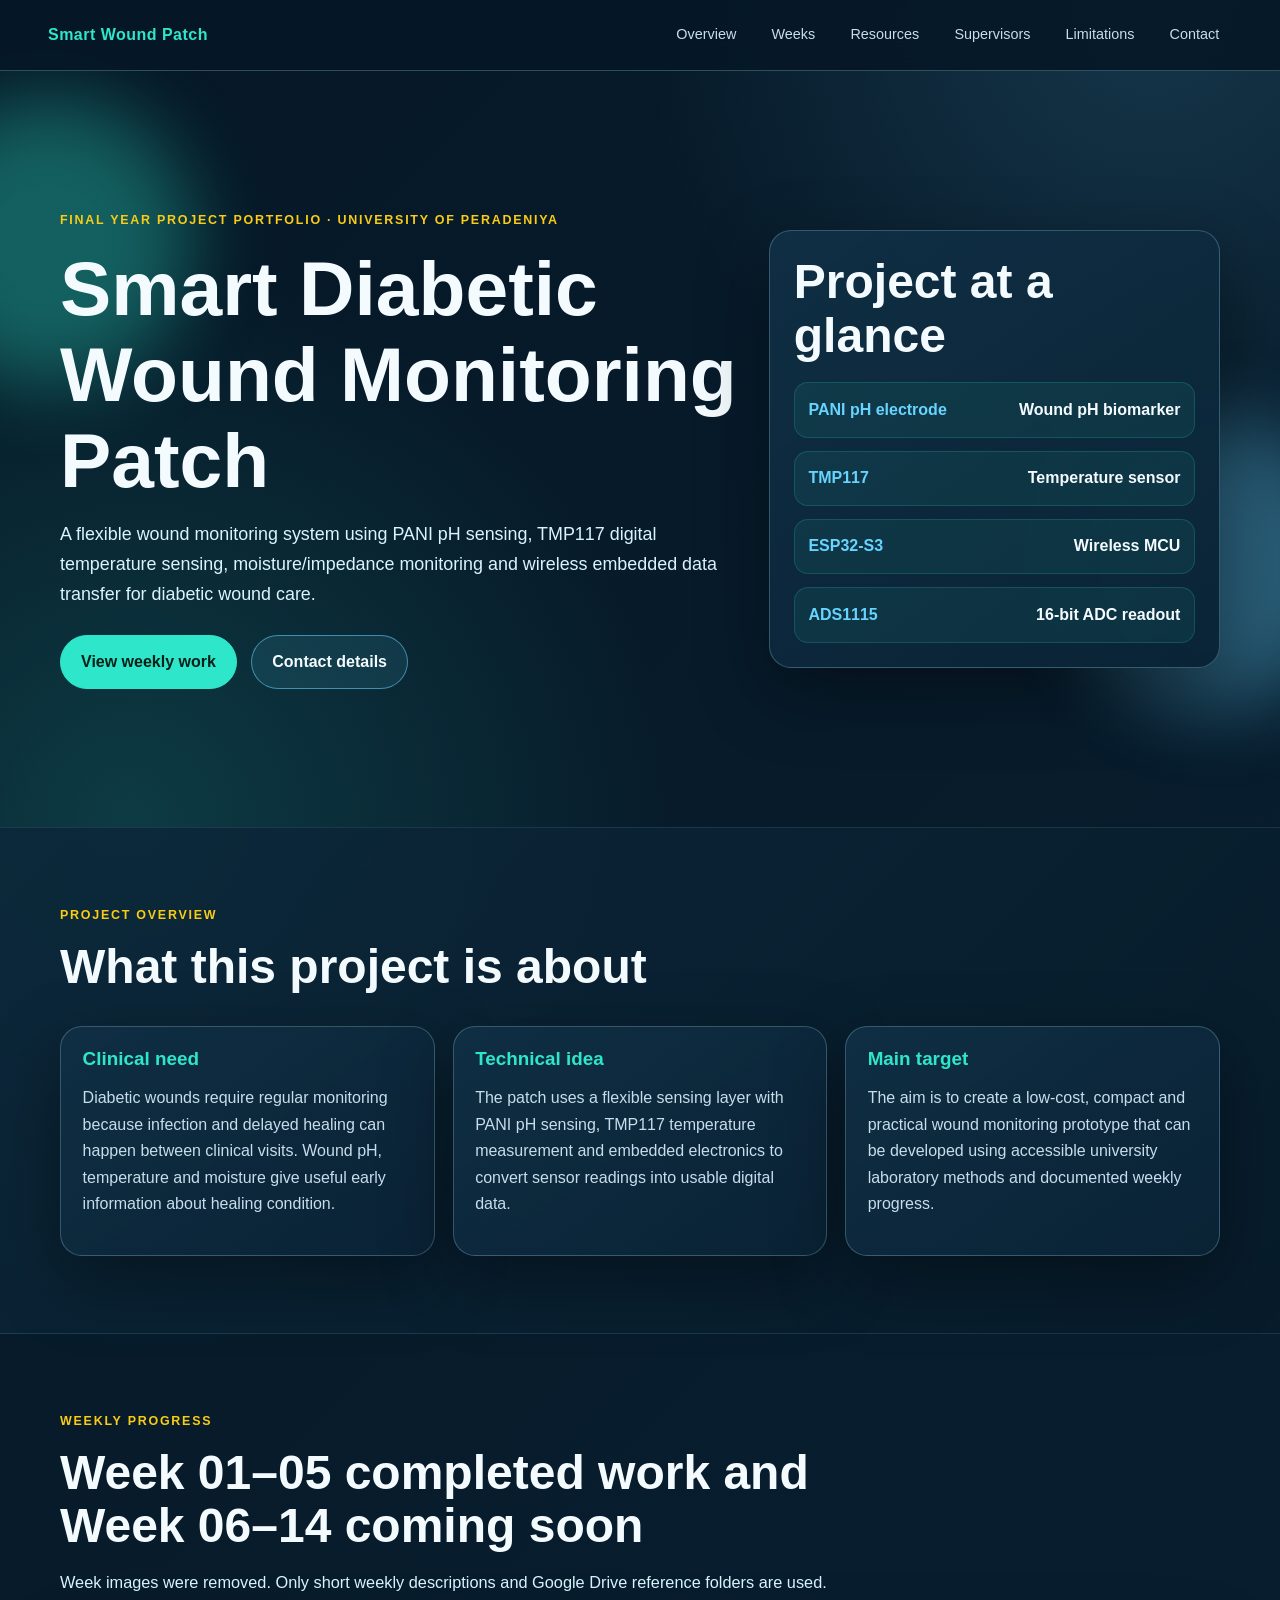
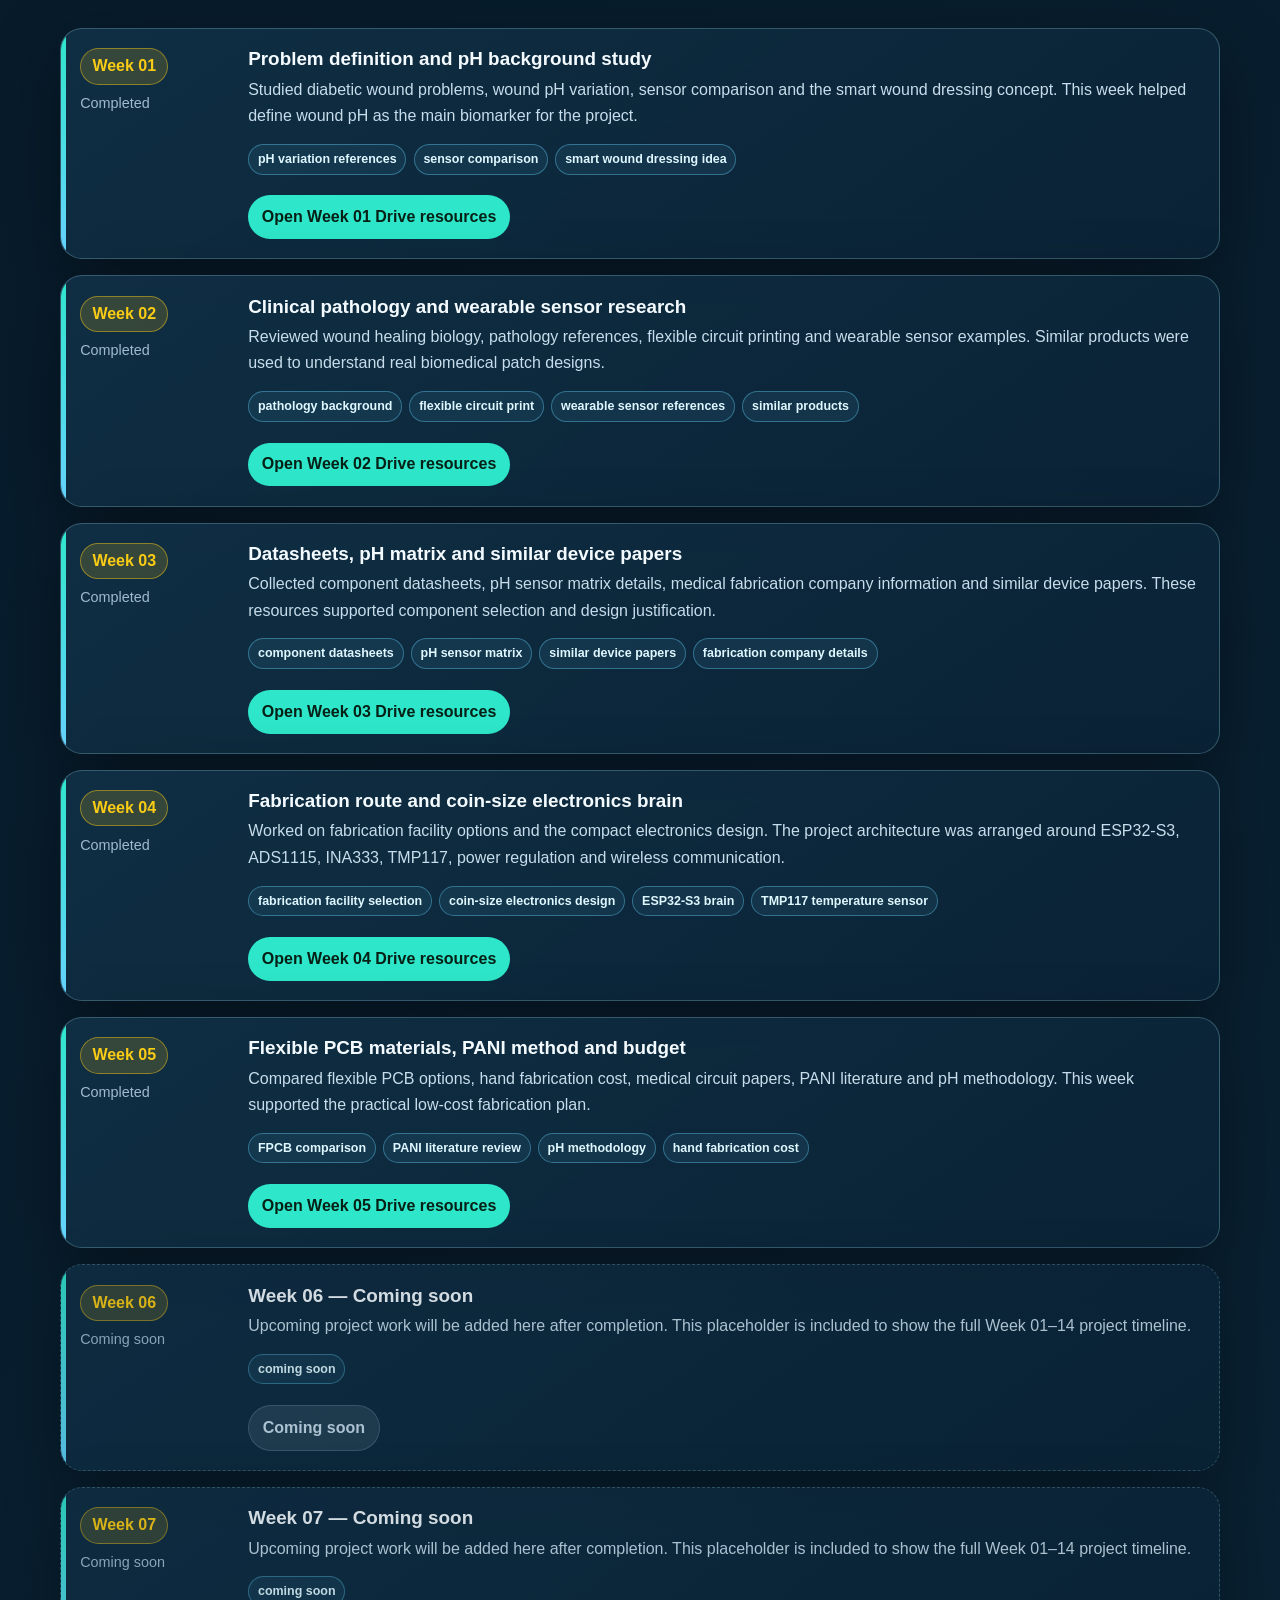
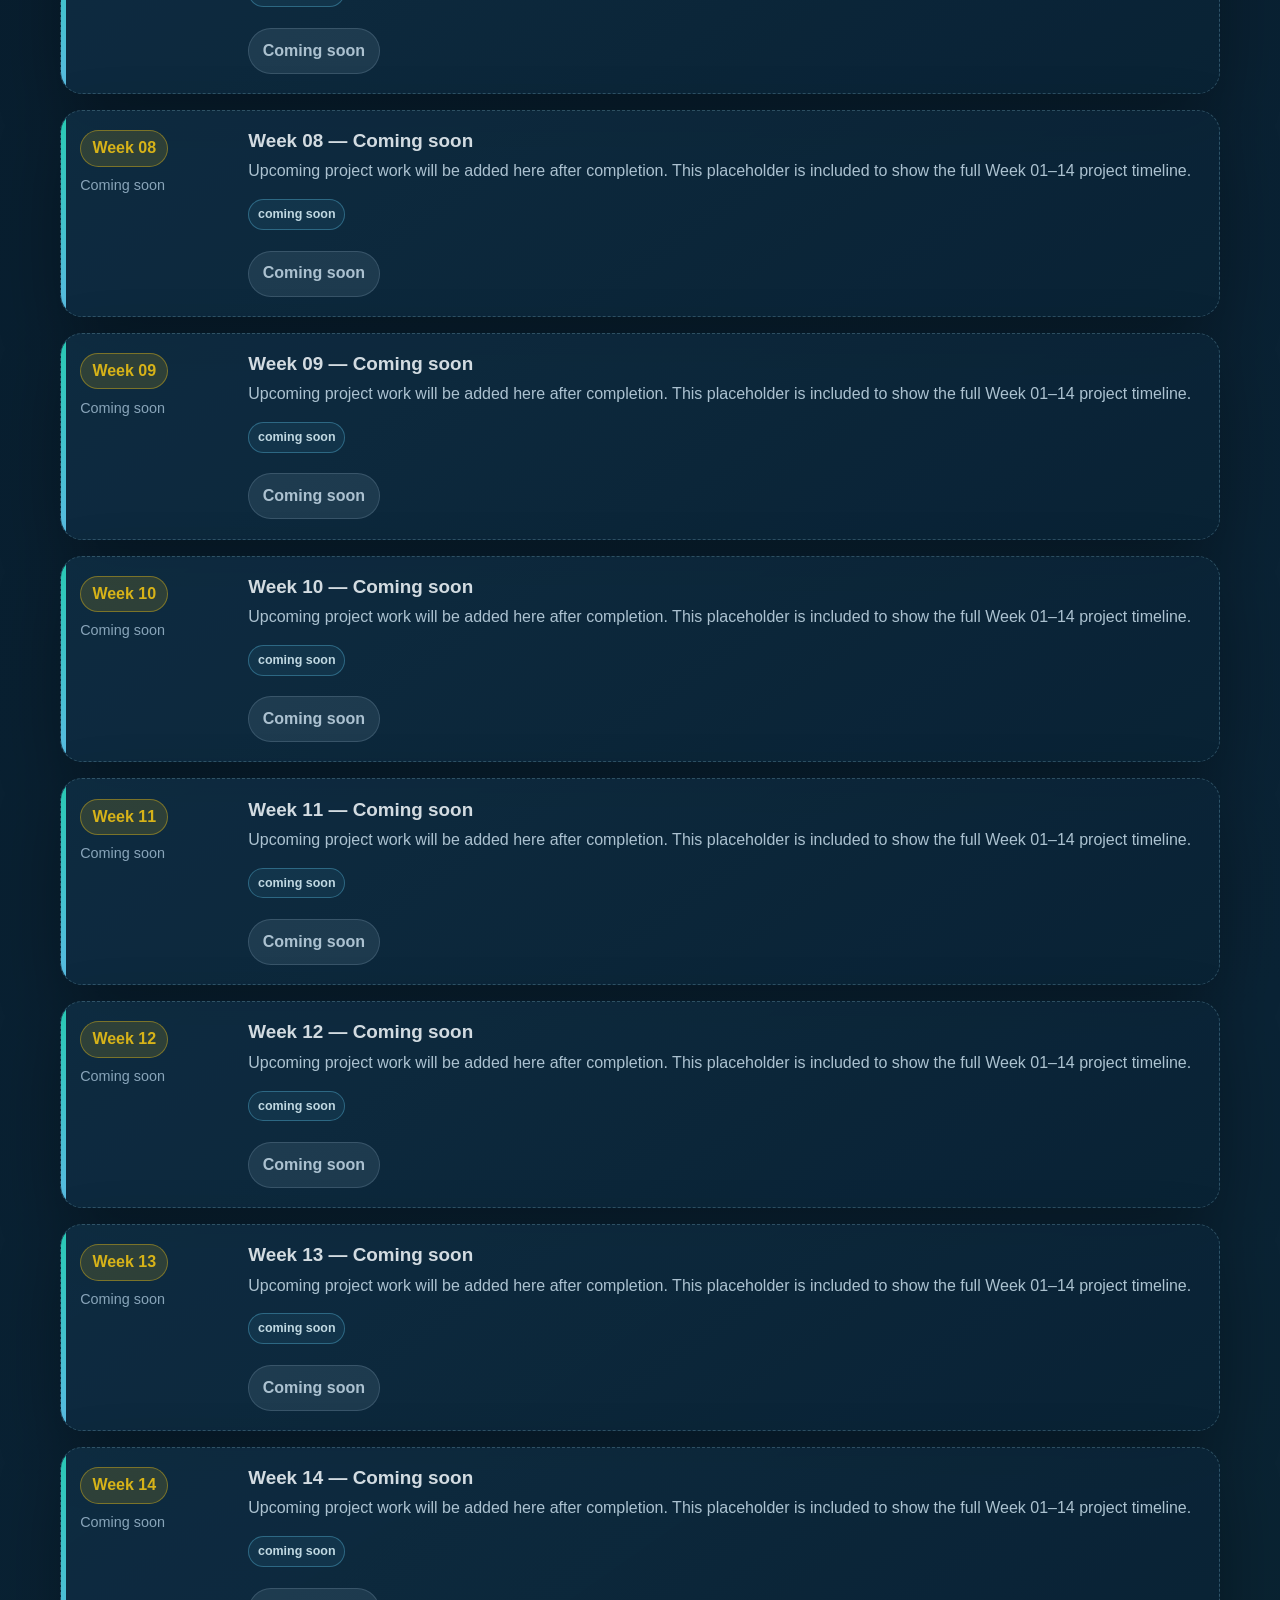
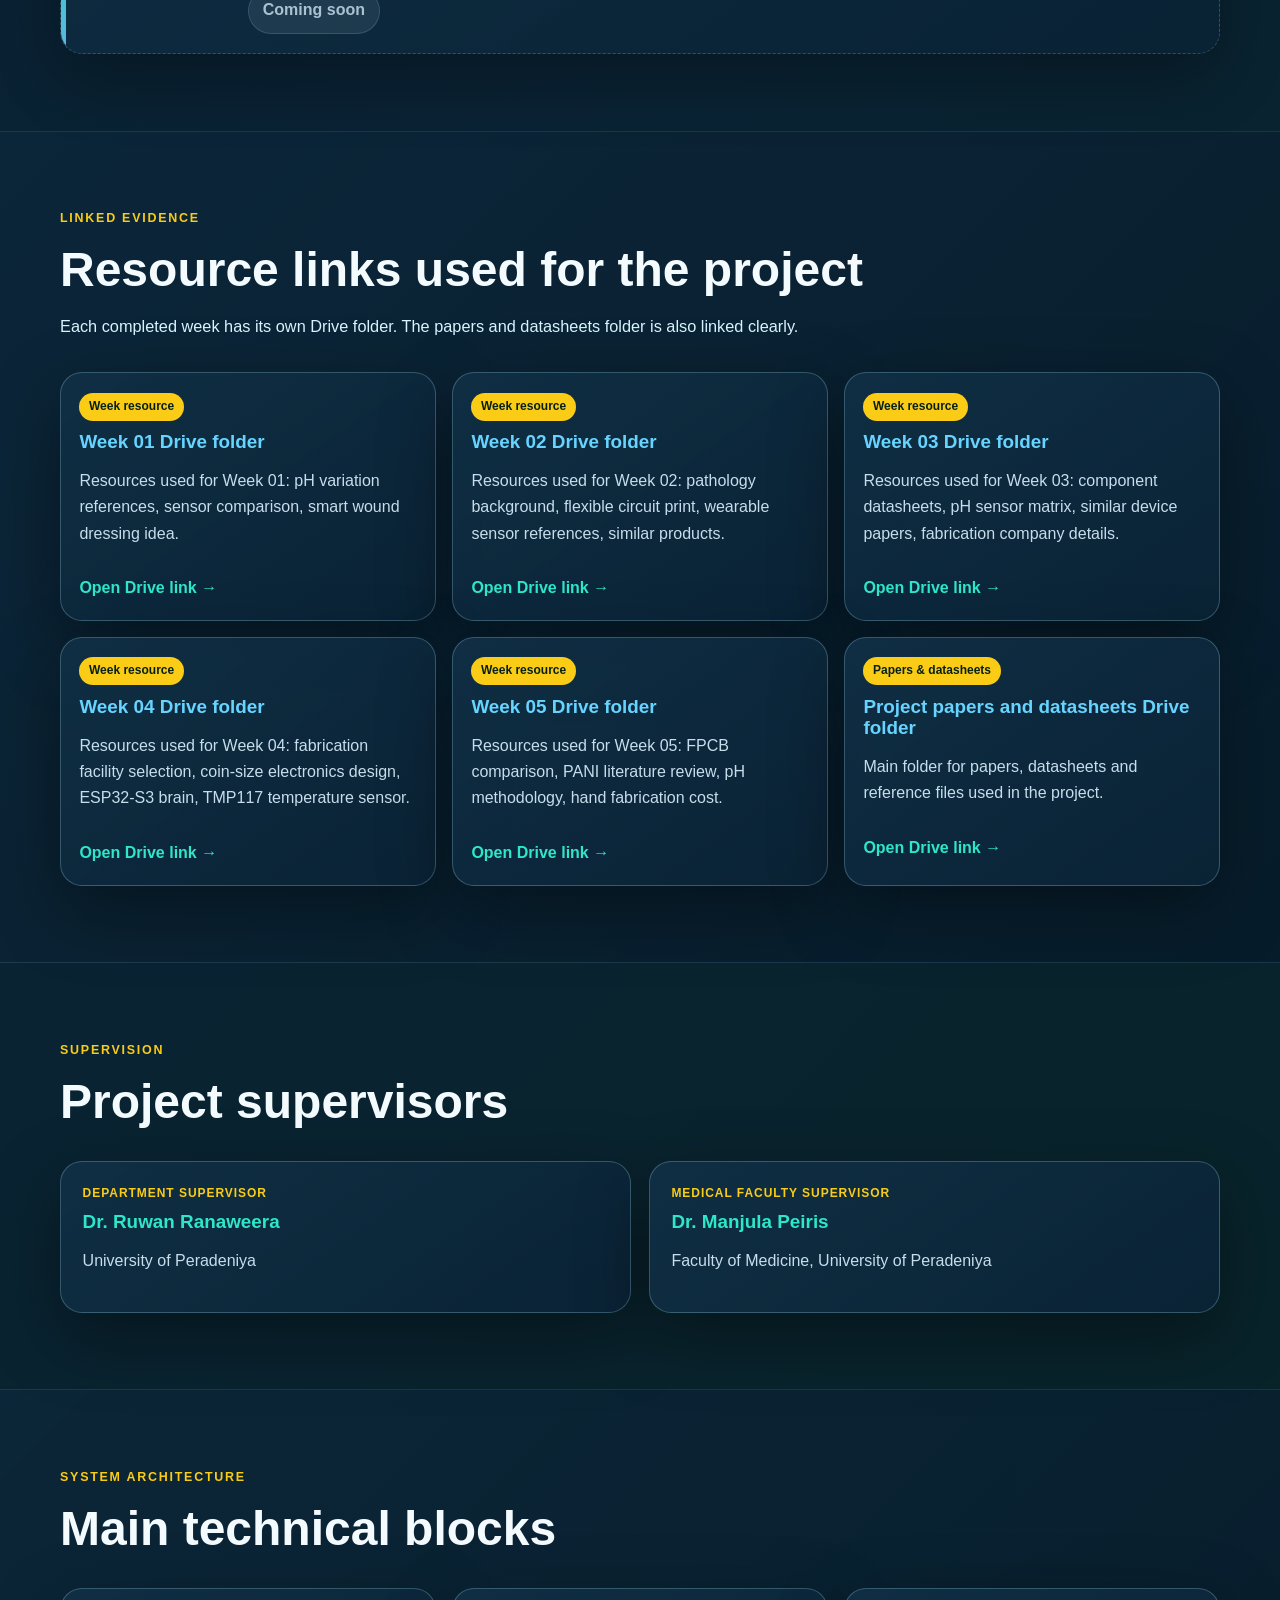
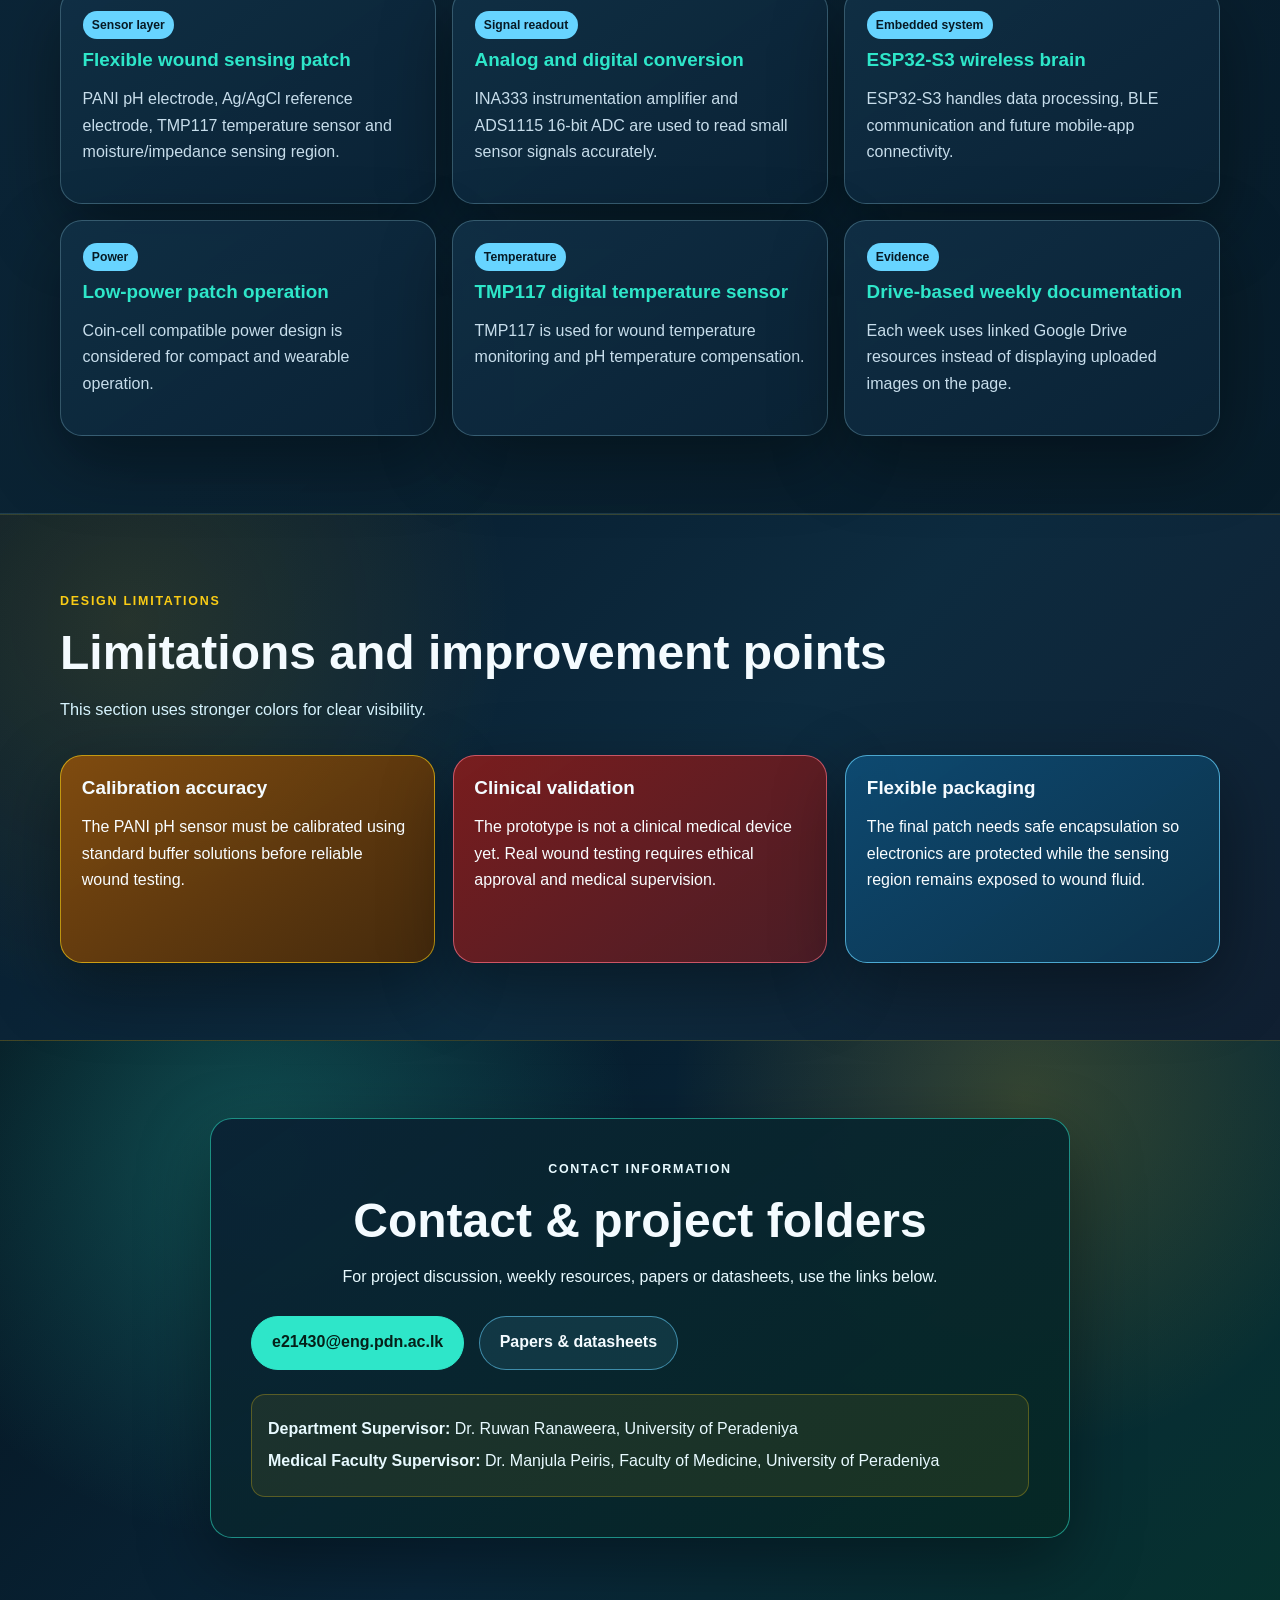
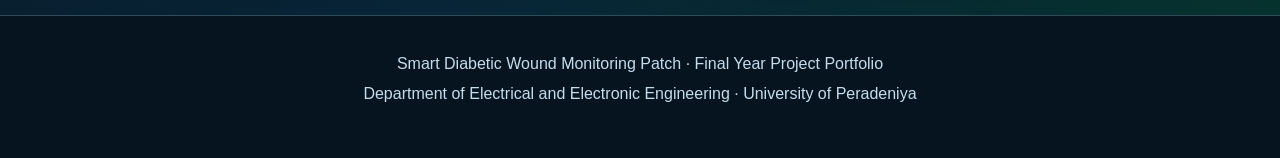
==== commit c362b424: "Add files via upload" ====
--- a/index.html
+++ b/index.html
@@ -3,147 +3,162 @@
 <head>
   <meta charset="UTF-8" />
   <meta name="viewport" content="width=device-width, initial-scale=1.0" />
-  <meta name="description" content="Final Year Project portfolio for a smart diabetic wound monitoring patch using PANI pH sensing, TMP117 temperature sensing, and wireless monitoring." />
-  <title>Smart Diabetic Wound Monitoring Patch</title>
+  <meta name="description" content="Final Year Project portfolio for a smart diabetic wound monitoring patch using PANI pH sensing, TMP117 temperature sensing and embedded wireless monitoring." />
+  <title>Smart Diabetic Wound Monitoring Patch | FYP Portfolio</title>
   <link rel="stylesheet" href="style.css" />
 </head>
 <body>
+  <div class="page-glow page-glow-one"></div>
+  <div class="page-glow page-glow-two"></div>
+
   <header class="site-header">
-    <nav class="navbar">
-      <a href="#home" class="brand">Smart Wound Patch</a>
-      <div class="nav-links">
-        <a href="#overview">Overview</a>
-        <a href="#weeks">Weeks</a>
-        <a href="#system">System</a>
-        <a href="#resources">Resources</a>
-        <a href="#limitations">Limitations</a>
-        <a href="#contact">Contact</a>
-      </div>
+    <a class="brand" href="#home">Smart Wound Patch</a>
+    <nav class="nav-links" aria-label="Main navigation">
+      <a href="#overview">Overview</a>
+      <a href="#weeks">Weeks</a>
+      <a href="#resources">Resources</a>
+      <a href="#supervisors">Supervisors</a>
+      <a href="#limitations">Limitations</a>
+      <a href="#contact">Contact</a>
     </nav>
   </header>
 
   <main>
-    <section id="home" class="hero section-pad">
-      <div class="container hero-grid">
-        <div>
-          <p class="eyebrow">Final Year Project · University of Peradeniya</p>
-          <h1>Smart Diabetic Wound Monitoring Patch</h1>
-          <p class="hero-text">A flexible wound monitoring system using a PANI pH electrode, Ag/AgCl reference electrode, TMP117 temperature sensor, moisture sensing, and wireless data communication for real-time chronic wound assessment.</p>
-          <div class="hero-actions">
-            <a class="btn btn-primary" href="#weeks">View Weekly Work</a>
-            <a class="btn btn-secondary" href="#resources">Open Resource Links</a>
-          </div>
+    <section id="home" class="hero section">
+      <div class="hero-copy">
+        <p class="eyebrow">Final Year Project Portfolio · University of Peradeniya</p>
+        <h1>Smart Diabetic Wound Monitoring Patch</h1>
+        <p class="hero-text">
+          A flexible wound monitoring system using PANI pH sensing, TMP117 digital temperature sensing,
+          moisture/impedance monitoring and wireless embedded data transfer for diabetic wound care.
+        </p>
+        <div class="hero-actions">
+          <a class="btn primary" href="#weeks">View weekly work</a>
+          <a class="btn secondary" href="#contact">Contact details</a>
         </div>
-        <aside class="hero-panel">
-          <h2>Project Details</h2>
-          <div class="detail-row"><span>Student</span><strong id="student-code"></strong></div>
-          <div class="detail-row"><span>University</span><strong id="university"></strong></div>
-          <div class="detail-row"><span>Email</span><strong><a id="contact-email" href="#"></a></strong></div>
-          <div class="detail-row"><span>Temperature Sensor</span><strong>TMP117</strong></div>
-        </aside>
+      </div>
+
+      <aside class="hero-card" aria-label="Project highlights">
+        <h2>Project at a glance</h2>
+        <ul class="feature-list">
+          <li><span>PANI pH electrode</span><strong>Wound pH biomarker</strong></li>
+          <li><span>TMP117</span><strong>Temperature sensor</strong></li>
+          <li><span>ESP32-S3</span><strong>Wireless MCU</strong></li>
+          <li><span>ADS1115</span><strong>16-bit ADC readout</strong></li>
+        </ul>
+      </aside>
+    </section>
+
+    <section id="overview" class="section panel-section">
+      <div class="section-heading">
+        <p class="eyebrow">Project overview</p>
+        <h2>What this project is about</h2>
+      </div>
+      <div class="overview-grid">
+        <article class="info-card">
+          <h3>Clinical need</h3>
+          <p>Diabetic wounds require regular monitoring because infection and delayed healing can happen between clinical visits. Wound pH, temperature and moisture give useful early information about healing condition.</p>
+        </article>
+        <article class="info-card">
+          <h3>Technical idea</h3>
+          <p>The patch uses a flexible sensing layer with PANI pH sensing, TMP117 temperature measurement and embedded electronics to convert sensor readings into usable digital data.</p>
+        </article>
+        <article class="info-card">
+          <h3>Main target</h3>
+          <p>The aim is to create a low-cost, compact and practical wound monitoring prototype that can be developed using accessible university laboratory methods and documented weekly progress.</p>
+        </article>
       </div>
     </section>
 
-    <section id="overview" class="section-pad">
-      <div class="container">
-        <p class="eyebrow">Project Overview</p>
-        <h2>Clear, low-cost and wearable wound monitoring concept</h2>
-        <p class="section-intro">The project focuses on a smart diabetic wound patch that can monitor important wound conditions without repeatedly removing the dressing. The main sensing parameter is pH, supported by temperature and moisture information.</p>
-        <div class="feature-grid">
-          <article class="info-card accent-a"><h3>pH Monitoring</h3><p>PANI-based potentiometric pH sensing is used to identify changes between healing and infected wound conditions.</p></article>
-          <article class="info-card accent-b"><h3>Temperature</h3><p>TMP117 is used as the selected temperature sensor for accurate digital temperature monitoring.</p></article>
-          <article class="info-card accent-c"><h3>Wireless System</h3><p>ESP32-S3 and BLE communication are used for compact, low-power wireless monitoring.</p></article>
-        </div>
+    <section id="weeks" class="section">
+      <div class="section-heading">
+        <p class="eyebrow">Weekly progress</p>
+        <h2>Week 01–05 completed work and Week 06–14 coming soon</h2>
+        <p class="section-note">
+          Week images were removed. Only short weekly descriptions and Google Drive reference folders are used.
+        </p>
+      </div>
+      <div id="weeks-grid" class="weeks-grid"></div>
+    </section>
+
+    <section id="resources" class="section panel-section">
+      <div class="section-heading">
+        <p class="eyebrow">Linked evidence</p>
+        <h2>Resource links used for the project</h2>
+        <p class="section-note">Each completed week has its own Drive folder. The papers and datasheets folder is also linked clearly.</p>
+      </div>
+      <div id="resources-grid" class="resources-grid"></div>
+    </section>
+
+    <section id="supervisors" class="section">
+      <div class="section-heading">
+        <p class="eyebrow">Supervision</p>
+        <h2>Project supervisors</h2>
+      </div>
+      <div class="supervisor-grid">
+        <article class="supervisor-card">
+          <p class="role">Department Supervisor</p>
+          <h3>Dr. Ruwan Ranaweera</h3>
+          <p>University of Peradeniya</p>
+        </article>
+        <article class="supervisor-card">
+          <p class="role">Medical Faculty Supervisor</p>
+          <h3>Dr. Manjula Peiris</h3>
+          <p>Faculty of Medicine, University of Peradeniya</p>
+        </article>
       </div>
     </section>
 
-    <section id="supervisors" class="section-pad panel-section">
-      <div class="container">
-        <p class="eyebrow">Supervisors</p>
-        <h2>Project supervision</h2>
-        <div class="supervisor-grid">
-          <article class="supervisor-card">
-            <span>Department Supervisor</span>
-            <h3 id="dept-supervisor"></h3>
-            <p>Department of Electrical and Electronic Engineering, University of Peradeniya</p>
-          </article>
-          <article class="supervisor-card">
-            <span>Medical Faculty Supervisor</span>
-            <h3 id="medical-supervisor"></h3>
-            <p id="medical-faculty"></p>
-          </article>
-        </div>
+    <section id="architecture" class="section panel-section">
+      <div class="section-heading">
+        <p class="eyebrow">System architecture</p>
+        <h2>Main technical blocks</h2>
+      </div>
+      <div id="architecture-grid" class="architecture-grid"></div>
+    </section>
+
+    <section id="limitations" class="section limitations-section">
+      <div class="section-heading">
+        <p class="eyebrow">Design limitations</p>
+        <h2>Limitations and improvement points</h2>
+        <p class="section-note">This section uses stronger colors for clear visibility.</p>
+      </div>
+      <div class="limitations-grid">
+        <article class="limitation-card amber-card">
+          <h3>Calibration accuracy</h3>
+          <p>The PANI pH sensor must be calibrated using standard buffer solutions before reliable wound testing.</p>
+        </article>
+        <article class="limitation-card red-card">
+          <h3>Clinical validation</h3>
+          <p>The prototype is not a clinical medical device yet. Real wound testing requires ethical approval and medical supervision.</p>
+        </article>
+        <article class="limitation-card blue-card">
+          <h3>Flexible packaging</h3>
+          <p>The final patch needs safe encapsulation so electronics are protected while the sensing region remains exposed to wound fluid.</p>
+        </article>
       </div>
     </section>
 
-    <section id="weeks" class="section-pad">
-      <div class="container">
-        <p class="eyebrow">Weekly Progress</p>
-        <h2>Week 01 to Week 14</h2>
-        <p class="section-intro">Week images were removed as requested. Each completed week now uses a Google Drive resource link only. Week 06 to Week 14 are shown as Coming soon.</p>
-        <div id="weeks-grid" class="weeks-grid"></div>
-      </div>
-    </section>
-
-    <section id="system" class="section-pad panel-section">
-      <div class="container">
-        <p class="eyebrow">System Design</p>
-        <h2>Main selected components</h2>
-        <p class="section-intro">The design uses electrochemical pH sensing, digital temperature sensing, high-resolution analog reading, and wireless transmission.</p>
-        <div id="components-grid" class="feature-grid"></div>
-      </div>
-    </section>
-
-    <section id="resources" class="section-pad">
-      <div class="container">
-        <p class="eyebrow">Resource Links</p>
-        <h2>Papers, datasheets and week folders</h2>
-        <div class="resource-grid">
-          <article class="resource-card">
-            <h3>Research Papers</h3>
-            <p>Use this Drive folder for papers and literature references collected for the project.</p>
-            <a id="papers-link" class="btn btn-primary" target="_blank" rel="noopener">Open Papers Folder</a>
-          </article>
-          <article class="resource-card">
-            <h3>Component Datasheets</h3>
-            <p>Use this Drive folder for datasheets and component reference documents.</p>
-            <a id="datasheets-link" class="btn btn-primary" target="_blank" rel="noopener">Open Datasheets Folder</a>
-          </article>
-          <article class="resource-card">
-            <h3>Previous Datasheet Folder</h3>
-            <p>Additional datasheet link provided earlier for component references.</p>
-            <a id="old-datasheets-link" class="btn btn-secondary" target="_blank" rel="noopener">Open Additional Datasheet Folder</a>
-          </article>
+    <section id="contact" class="section contact-section">
+      <div class="contact-card">
+        <p class="eyebrow">Contact information</p>
+        <h2>Contact & project folders</h2>
+        <p>For project discussion, weekly resources, papers or datasheets, use the links below.</p>
+        <div class="contact-actions">
+          <a class="btn primary" href="mailto:e21430@eng.pdn.ac.lk">e21430@eng.pdn.ac.lk</a>
+          <a id="paper-datasheet-contact" class="btn secondary" target="_blank" rel="noopener">Papers & datasheets</a>
         </div>
-      </div>
-    </section>
-
-    <section id="limitations" class="section-pad limitations-section">
-      <div class="container">
-        <p class="eyebrow">Limitations</p>
-        <h2>Current limitations and improvements</h2>
-        <p class="section-intro">This section uses a separate dark purple and amber color style for better visibility.</p>
-        <ul id="limitations-list" class="limitations-list"></ul>
-      </div>
-    </section>
-
-    <section id="contact" class="section-pad contact-section">
-      <div class="container contact-card">
-        <p class="eyebrow">Contact</p>
-        <h2>Get in touch</h2>
-        <p>For project details, weekly resources, papers or datasheets, contact through the project email below.</p>
-        <a class="email-big" href="mailto:e21430@eng.pdn.ac.lk">e21430@eng.pdn.ac.lk</a>
-        <div class="contact-actions">
-          <a class="btn btn-primary" href="mailto:e21430@eng.pdn.ac.lk">Send Email</a>
-          <a class="btn btn-secondary" href="#resources">View Resources</a>
+        <div class="contact-supervisors">
+          <p><strong>Department Supervisor:</strong> Dr. Ruwan Ranaweera, University of Peradeniya</p>
+          <p><strong>Medical Faculty Supervisor:</strong> Dr. Manjula Peiris, Faculty of Medicine, University of Peradeniya</p>
         </div>
       </div>
     </section>
   </main>
 
-  <footer class="footer">
-    <p>Smart Diabetic Wound Monitoring Patch · University of Peradeniya · <span id="year"></span></p>
-    <p>Contact: <a id="footer-email" href="#"></a></p>
+  <footer class="site-footer">
+    <p>Smart Diabetic Wound Monitoring Patch · Final Year Project Portfolio</p>
+    <p>Department of Electrical and Electronic Engineering · University of Peradeniya</p>
   </footer>
 
   <script src="data.js"></script>
--- a/style.css
+++ b/style.css
@@ -1,332 +1,555 @@
+/* Smart Diabetic Wound Monitoring Patch Portfolio
+   Corrected high-contrast dark theme.
+   No week images are used in this website.
+*/
+
 :root {
-  --bg: #07111f;
-  --bg-2: #0b1e34;
-  --panel: #102a45;
-  --panel-2: #143a5c;
-  --text: #f4f8ff;
-  --muted: #c2d3e8;
-  --soft: #8fb0cf;
-  --cyan: #37e6d0;
-  --cyan-dark: #0aa99b;
-  --yellow: #ffd166;
-  --orange: #ff9f1c;
-  --green: #56f39a;
-  --pink: #ff6b9d;
-  --purple: #b895ff;
-  --border: rgba(255,255,255,.14);
-  --shadow: 0 24px 80px rgba(0,0,0,.35);
+  --bg: #061827;
+  --bg-2: #0a2335;
+  --panel: #102f45;
+  --panel-2: #153a52;
+  --panel-3: #0c273a;
+  --text: #f4fbff;
+  --muted: #c7ddeb;
+  --soft: #9ebbd0;
+  --teal: #2ee6c9;
+  --teal-dark: #0f766e;
+  --sky: #67d4ff;
+  --yellow: #facc15;
+  --orange: #fb923c;
+  --red: #fb7185;
+  --green: #4ade80;
+  --border: rgba(157, 217, 238, 0.28);
+  --shadow: 0 24px 70px rgba(0, 0, 0, 0.38);
   --radius: 22px;
-}
-
-* { box-sizing: border-box; }
-html { scroll-behavior: smooth; }
+  --radius-sm: 14px;
+  --font: Inter, "Segoe UI", Arial, sans-serif;
+}
+
+* {
+  box-sizing: border-box;
+}
+
+html {
+  scroll-behavior: smooth;
+}
+
 body {
   margin: 0;
-  font-family: Arial, Helvetica, sans-serif;
-  background: radial-gradient(circle at top left, #123b60 0, #07111f 36%, #050914 100%);
+  min-height: 100vh;
+  background:
+    radial-gradient(circle at 10% 10%, rgba(46, 230, 201, 0.16), transparent 34rem),
+    radial-gradient(circle at 90% 0%, rgba(103, 212, 255, 0.15), transparent 32rem),
+    linear-gradient(135deg, var(--bg), var(--bg-2) 58%, #07231f);
   color: var(--text);
+  font-family: var(--font);
   line-height: 1.65;
 }
 
-a { color: inherit; text-decoration: none; }
+a {
+  color: inherit;
+  text-decoration: none;
+}
+
+p {
+  color: var(--muted);
+}
+
+h1,
+h2,
+h3 {
+  color: var(--text);
+  line-height: 1.12;
+  margin: 0;
+}
+
+.page-glow {
+  position: fixed;
+  inset: auto;
+  width: 18rem;
+  height: 18rem;
+  border-radius: 50%;
+  filter: blur(40px);
+  pointer-events: none;
+  z-index: -1;
+  opacity: 0.35;
+}
+
+.page-glow-one {
+  top: 6rem;
+  left: -6rem;
+  background: var(--teal);
+}
+
+.page-glow-two {
+  right: -5rem;
+  bottom: 12rem;
+  background: var(--sky);
+}
 
 .site-header {
   position: sticky;
   top: 0;
   z-index: 20;
-  background: rgba(7, 17, 31, .88);
-  backdrop-filter: blur(14px);
+  display: flex;
+  align-items: center;
+  justify-content: space-between;
+  gap: 1.4rem;
+  padding: 1rem clamp(1rem, 4vw, 3rem);
   border-bottom: 1px solid var(--border);
-}
-
-.navbar {
-  max-width: 1180px;
+  background: rgba(6, 24, 39, 0.9);
+  backdrop-filter: blur(16px);
+}
+
+.brand {
+  font-weight: 800;
+  letter-spacing: 0.03em;
+  color: var(--teal);
+}
+
+.nav-links {
+  display: flex;
+  flex-wrap: wrap;
+  gap: 0.6rem;
+}
+
+.nav-links a {
+  padding: 0.45rem 0.8rem;
+  border-radius: 999px;
+  color: var(--muted);
+  font-size: 0.9rem;
+  transition: 0.2s ease;
+}
+
+.nav-links a:hover {
+  color: #062016;
+  background: var(--teal);
+}
+
+.section {
+  width: min(1160px, calc(100% - 2rem));
   margin: 0 auto;
-  padding: 1rem 1.25rem;
+  padding: 4.8rem 0;
+}
+
+.hero {
+  min-height: 84vh;
+  display: grid;
+  grid-template-columns: 1.2fr 0.8fr;
+  align-items: center;
+  gap: 2rem;
+}
+
+.eyebrow {
+  margin: 0 0 0.9rem;
+  color: var(--yellow);
+  font-size: 0.78rem;
+  font-weight: 800;
+  letter-spacing: 0.14em;
+  text-transform: uppercase;
+}
+
+h1 {
+  font-size: clamp(2.5rem, 6vw, 5rem);
+}
+
+h2 {
+  font-size: clamp(1.8rem, 4vw, 3rem);
+}
+
+h3 {
+  font-size: 1.18rem;
+}
+
+.hero-text {
+  max-width: 720px;
+  font-size: 1.12rem;
+  color: #daf4ff;
+}
+
+.hero-actions,
+.contact-actions {
+  display: flex;
+  flex-wrap: wrap;
+  gap: 0.9rem;
+  margin-top: 1.6rem;
+}
+
+.btn {
+  display: inline-flex;
+  justify-content: center;
+  align-items: center;
+  min-height: 2.8rem;
+  padding: 0.8rem 1.25rem;
+  border-radius: 999px;
+  font-weight: 800;
+  transition: transform 0.2s ease, background 0.2s ease, border 0.2s ease;
+}
+
+.btn:hover {
+  transform: translateY(-2px);
+}
+
+.btn.primary {
+  background: var(--teal);
+  color: #052019;
+  border: 1px solid var(--teal);
+}
+
+.btn.secondary {
+  background: rgba(103, 212, 255, 0.1);
+  color: var(--text);
+  border: 1px solid rgba(103, 212, 255, 0.55);
+}
+
+.btn.secondary:hover {
+  background: rgba(103, 212, 255, 0.2);
+}
+
+.hero-card,
+.info-card,
+.week-card,
+.resource-card,
+.supervisor-card,
+.arch-card,
+.contact-card {
+  border: 1px solid var(--border);
+  background: linear-gradient(145deg, rgba(16, 47, 69, 0.96), rgba(10, 35, 53, 0.98));
+  border-radius: var(--radius);
+  box-shadow: var(--shadow);
+}
+
+.hero-card {
+  padding: 1.5rem;
+}
+
+.feature-list {
+  list-style: none;
+  padding: 0;
+  margin: 1.2rem 0 0;
+  display: grid;
+  gap: 0.8rem;
+}
+
+.feature-list li {
   display: flex;
   justify-content: space-between;
-  align-items: center;
   gap: 1rem;
-}
-
-.brand {
-  color: var(--cyan);
+  padding: 0.85rem;
+  border: 1px solid rgba(46, 230, 201, 0.18);
+  border-radius: var(--radius-sm);
+  background: rgba(46, 230, 201, 0.07);
+}
+
+.feature-list span {
+  color: var(--sky);
   font-weight: 800;
-  letter-spacing: .03em;
-}
-
-.nav-links {
-  display: flex;
+}
+
+.feature-list strong {
+  color: var(--text);
+}
+
+.panel-section {
+  width: 100%;
+  max-width: none;
+  padding-inline: max(1rem, calc((100vw - 1160px) / 2));
+  background:
+    linear-gradient(135deg, rgba(12, 39, 58, 0.86), rgba(8, 28, 43, 0.9));
+  border-block: 1px solid rgba(157, 217, 238, 0.12);
+}
+
+.section-heading {
+  max-width: 850px;
+  margin-bottom: 2rem;
+}
+
+.section-note {
+  color: #d8f5ff;
+  font-size: 1.02rem;
+}
+
+.overview-grid,
+.supervisor-grid,
+.limitations-grid {
+  display: grid;
+  grid-template-columns: repeat(3, 1fr);
+  gap: 1.1rem;
+}
+
+.supervisor-grid {
+  grid-template-columns: repeat(2, 1fr);
+}
+
+.info-card,
+.supervisor-card,
+.arch-card {
+  padding: 1.35rem;
+}
+
+.info-card h3,
+.supervisor-card h3,
+.arch-card h3 {
+  margin-bottom: 0.55rem;
+  color: var(--teal);
+}
+
+.role {
+  margin: 0 0 0.45rem;
+  color: var(--yellow);
+  font-weight: 900;
+  text-transform: uppercase;
+  letter-spacing: 0.08em;
+  font-size: 0.75rem;
+}
+
+.weeks-grid {
+  display: grid;
   gap: 1rem;
-  flex-wrap: wrap;
-  justify-content: flex-end;
-}
-
-.nav-links a {
-  color: var(--muted);
-  font-size: .92rem;
-}
-
-.nav-links a:hover { color: var(--yellow); }
-
-.container {
-  width: min(1180px, calc(100% - 2rem));
-  margin: 0 auto;
-}
-
-.section-pad { padding: 5.5rem 0; }
-
-.hero {
-  min-height: 92vh;
-  display: flex;
-  align-items: center;
-  background:
-    linear-gradient(135deg, rgba(55,230,208,.16), rgba(255,209,102,.10) 36%, rgba(184,149,255,.14)),
-    radial-gradient(circle at 80% 20%, rgba(55,230,208,.16), transparent 32%);
-}
-
-.hero-grid {
-  display: grid;
-  grid-template-columns: 1.25fr .75fr;
-  gap: 2rem;
-  align-items: center;
-}
-
-.eyebrow {
-  margin: 0 0 .8rem;
-  color: var(--yellow);
-  text-transform: uppercase;
-  letter-spacing: .14em;
-  font-size: .78rem;
-  font-weight: 800;
-}
-
-h1, h2, h3, p { margin-top: 0; }
-h1 {
-  font-size: clamp(2.5rem, 7vw, 5.7rem);
-  line-height: .97;
-  margin-bottom: 1.2rem;
-  letter-spacing: -.05em;
-}
-
-h2 {
-  font-size: clamp(2rem, 4vw, 3.2rem);
-  line-height: 1.08;
-  margin-bottom: 1rem;
-  letter-spacing: -.035em;
-}
-
-h3 {
-  font-size: 1.25rem;
-  line-height: 1.25;
-  margin-bottom: .7rem;
-}
-
-.hero-text, .section-intro {
-  color: var(--muted);
-  font-size: 1.08rem;
-  max-width: 850px;
-}
-
-.hero-panel, .info-card, .week-card, .resource-card, .supervisor-card, .contact-card {
-  background: linear-gradient(145deg, rgba(16,42,69,.96), rgba(10,28,48,.96));
-  border: 1px solid var(--border);
-  border-radius: var(--radius);
-  box-shadow: var(--shadow);
-}
-
-.hero-panel { padding: 2rem; }
-.hero-panel h2 { font-size: 1.6rem; }
-.detail-row {
-  display: grid;
-  grid-template-columns: 130px 1fr;
-  gap: .8rem;
-  padding: .85rem 0;
-  border-bottom: 1px solid var(--border);
-}
-.detail-row span { color: var(--soft); }
-.detail-row strong, .detail-row a { color: var(--text); }
-
-.hero-actions, .contact-actions, .week-actions {
-  display: flex;
-  gap: .9rem;
-  flex-wrap: wrap;
-  margin-top: 1.5rem;
-}
-
-.btn {
-  display: inline-flex;
-  align-items: center;
-  justify-content: center;
-  border-radius: 999px;
-  padding: .82rem 1.15rem;
-  font-weight: 800;
-  font-size: .92rem;
-  border: 1px solid transparent;
-  transition: transform .2s ease, background .2s ease, color .2s ease;
-}
-
-.btn:hover { transform: translateY(-2px); }
-.btn-primary {
-  color: #042222;
-  background: linear-gradient(135deg, var(--cyan), var(--yellow));
-}
-.btn-secondary {
-  color: var(--text);
-  background: rgba(255,255,255,.08);
-  border-color: var(--border);
-}
-.btn-disabled {
-  background: rgba(255,255,255,.07);
-  color: var(--soft);
-  border-color: var(--border);
-}
-
-.panel-section {
-  background: linear-gradient(180deg, rgba(20,58,92,.38), rgba(7,17,31,.15));
-}
-
-.feature-grid, .supervisor-grid, .resource-grid {
-  display: grid;
-  grid-template-columns: repeat(3, minmax(0, 1fr));
-  gap: 1.2rem;
-  margin-top: 2rem;
-}
-
-.info-card, .supervisor-card, .resource-card { padding: 1.6rem; }
-.info-card h3, .supervisor-card h3, .resource-card h3 { color: var(--cyan); }
-.info-card p, .supervisor-card p, .resource-card p { color: var(--muted); margin-bottom: 0; }
-.supervisor-card span { color: var(--yellow); font-weight: 800; font-size: .86rem; }
-.accent-a { border-top: 4px solid var(--cyan); }
-.accent-b { border-top: 4px solid var(--yellow); }
-.accent-c { border-top: 4px solid var(--pink); }
-
-.weeks-grid {
-  display: grid;
-  grid-template-columns: repeat(2, minmax(0, 1fr));
-  gap: 1.2rem;
-  margin-top: 2rem;
 }
 
 .week-card {
-  padding: 1.55rem;
   position: relative;
   overflow: hidden;
-}
+  display: grid;
+  grid-template-columns: 9.5rem 1fr;
+  gap: 1rem;
+  padding: 1.2rem;
+}
+
 .week-card::before {
   content: "";
   position: absolute;
-  inset: 0;
-  background: linear-gradient(135deg, rgba(55,230,208,.10), transparent 45%, rgba(255,209,102,.08));
-  pointer-events: none;
-}
-.week-card > * { position: relative; }
-.week-card.done { border-left: 5px solid var(--green); }
-.week-card.coming { border-left: 5px solid var(--purple); opacity: .9; }
-.week-top {
-  display: flex;
-  justify-content: space-between;
-  gap: .8rem;
-  align-items: center;
-  margin-bottom: .7rem;
-}
+  inset: 0 auto 0 0;
+  width: 5px;
+  background: linear-gradient(var(--teal), var(--sky));
+}
+
+.week-card.coming-soon {
+  opacity: 0.86;
+  border-style: dashed;
+}
+
+.week-number {
+  display: grid;
+  align-content: start;
+  gap: 0.45rem;
+}
+
 .week-label {
+  display: inline-flex;
+  width: fit-content;
+  padding: 0.25rem 0.7rem;
+  border-radius: 999px;
+  background: rgba(250, 204, 21, 0.16);
+  border: 1px solid rgba(250, 204, 21, 0.45);
   color: var(--yellow);
   font-weight: 900;
-  letter-spacing: .07em;
-}
-.status {
-  border-radius: 999px;
-  padding: .22rem .7rem;
-  font-size: .75rem;
+}
+
+.week-status {
+  color: var(--soft);
+  font-size: 0.9rem;
+}
+
+.week-card h3 {
+  color: var(--text);
+  margin-bottom: 0.45rem;
+}
+
+.week-card p {
+  margin: 0 0 0.9rem;
+}
+
+.chips {
+  display: flex;
+  flex-wrap: wrap;
+  gap: 0.45rem;
+  margin: 0.85rem 0;
+}
+
+.chip {
+  display: inline-flex;
+  padding: 0.25rem 0.55rem;
+  border: 1px solid rgba(103, 212, 255, 0.38);
+  border-radius: 999px;
+  color: #dff7ff;
+  background: rgba(103, 212, 255, 0.08);
+  font-size: 0.78rem;
+  font-weight: 700;
+}
+
+.week-link {
+  display: inline-flex;
+  margin-top: 0.45rem;
+  color: #062016;
+  background: var(--teal);
+  padding: 0.55rem 0.85rem;
+  border-radius: 999px;
   font-weight: 900;
 }
-.status-done { background: rgba(86,243,154,.16); color: var(--green); }
-.status-soon { background: rgba(184,149,255,.18); color: var(--purple); }
-.phase {
+
+.week-link.disabled {
+  color: var(--muted);
+  background: rgba(158, 187, 208, 0.14);
+  border: 1px solid rgba(158, 187, 208, 0.25);
+  cursor: default;
+}
+
+.resources-grid,
+.architecture-grid {
+  display: grid;
+  grid-template-columns: repeat(3, 1fr);
+  gap: 1rem;
+}
+
+.resource-card {
+  padding: 1.15rem;
+}
+
+.resource-type {
+  display: inline-flex;
+  margin-bottom: 0.65rem;
+  padding: 0.25rem 0.6rem;
+  border-radius: 999px;
+  color: #062016;
+  background: var(--yellow);
+  font-size: 0.75rem;
+  font-weight: 900;
+}
+
+.resource-card h3 {
+  margin-bottom: 0.45rem;
+  color: var(--sky);
+}
+
+.resource-card a {
+  display: inline-flex;
+  margin-top: 0.75rem;
+  color: var(--teal);
+  font-weight: 900;
+}
+
+.arch-card .block-tag {
+  display: inline-flex;
+  margin-bottom: 0.65rem;
+  padding: 0.25rem 0.58rem;
+  border-radius: 999px;
+  color: #071a25;
+  background: var(--sky);
+  font-weight: 900;
+  font-size: 0.76rem;
+}
+
+.limitations-section {
+  width: 100%;
+  max-width: none;
+  padding-inline: max(1rem, calc((100vw - 1160px) / 2));
+  background:
+    radial-gradient(circle at 10% 20%, rgba(250, 204, 21, 0.12), transparent 24rem),
+    linear-gradient(135deg, #071b2c, #0d2b3f 55%, #101f31);
+  border-block: 1px solid rgba(250, 204, 21, 0.18);
+}
+
+.limitation-card {
+  padding: 1.3rem;
+  border-radius: var(--radius);
+  min-height: 13rem;
+  box-shadow: var(--shadow);
+}
+
+.limitation-card h3 {
+  margin-bottom: 0.65rem;
+}
+
+.limitation-card p {
+  color: #f9fdff;
+}
+
+.amber-card {
+  background: linear-gradient(145deg, rgba(133, 77, 14, 0.95), rgba(70, 42, 11, 0.97));
+  border: 1px solid rgba(250, 204, 21, 0.65);
+}
+
+.red-card {
+  background: linear-gradient(145deg, rgba(127, 29, 29, 0.95), rgba(76, 29, 38, 0.98));
+  border: 1px solid rgba(251, 113, 133, 0.68);
+}
+
+.blue-card {
+  background: linear-gradient(145deg, rgba(14, 75, 115, 0.95), rgba(12, 50, 74, 0.98));
+  border: 1px solid rgba(103, 212, 255, 0.7);
+}
+
+.contact-section {
+  width: 100%;
+  max-width: none;
+  padding-inline: max(1rem, calc((100vw - 1160px) / 2));
+  background:
+    radial-gradient(circle at 20% 20%, rgba(46, 230, 201, 0.26), transparent 24rem),
+    radial-gradient(circle at 80% 10%, rgba(250, 204, 21, 0.18), transparent 22rem),
+    linear-gradient(135deg, #05141f, #09263a 52%, #06322e);
+}
+
+.contact-card {
+  max-width: 860px;
+  margin: 0 auto;
+  padding: clamp(1.4rem, 4vw, 2.5rem);
+  text-align: center;
+  border-color: rgba(46, 230, 201, 0.55);
+  background:
+    linear-gradient(145deg, rgba(10, 35, 53, 0.98), rgba(6, 40, 37, 0.95));
+}
+
+.contact-card p {
+  color: #e8faff;
+}
+
+.contact-supervisors {
+  margin-top: 1.5rem;
+  padding: 1rem;
+  border-radius: var(--radius-sm);
+  background: rgba(250, 204, 21, 0.08);
+  border: 1px solid rgba(250, 204, 21, 0.28);
+  text-align: left;
+}
+
+.contact-supervisors p {
+  margin: 0.35rem 0;
+}
+
+.site-footer {
+  padding: 2rem 1rem 3rem;
+  text-align: center;
   color: var(--soft);
-  font-size: .88rem;
-  font-weight: 800;
-  margin-bottom: .6rem;
-}
-.week-card h3 { color: var(--text); }
-.week-card p { color: var(--muted); }
-.mini-list {
-  margin: 1rem 0 0;
-  padding-left: 1.2rem;
-  color: var(--muted);
-}
-.mini-list li { margin-bottom: .25rem; }
-
-.limitations-section {
-  background:
-    radial-gradient(circle at 12% 20%, rgba(255,209,102,.18), transparent 26%),
-    linear-gradient(135deg, #21123b, #111832 45%, #07111f);
-}
-.limitations-list {
-  list-style: none;
-  padding: 0;
-  margin: 2rem 0 0;
-  display: grid;
-  gap: 1rem;
-}
-.limitations-list li {
-  display: flex;
-  gap: 1rem;
-  align-items: flex-start;
-  padding: 1.2rem;
-  background: rgba(255,209,102,.11);
-  border: 1px solid rgba(255,209,102,.35);
-  border-radius: 18px;
-  color: #fff6dc;
-}
-.limitations-list span {
-  color: #07111f;
-  background: var(--yellow);
-  font-weight: 900;
-  border-radius: 50%;
-  width: 36px;
-  height: 36px;
-  display: inline-flex;
-  align-items: center;
-  justify-content: center;
-  flex: 0 0 auto;
-}
-
-.contact-section {
-  background:
-    radial-gradient(circle at 75% 20%, rgba(55,230,208,.22), transparent 30%),
-    linear-gradient(145deg, #042a2d, #07111f 55%, #210f35);
-}
-.contact-card {
-  text-align: center;
-  padding: clamp(2rem, 5vw, 4rem);
-  border: 1px solid rgba(55,230,208,.35);
-  background: linear-gradient(135deg, rgba(8,50,58,.96), rgba(18,28,62,.96));
-}
-.contact-card p { color: var(--muted); }
-.email-big {
-  display: inline-block;
-  color: var(--yellow);
-  font-size: clamp(1.25rem, 4vw, 2rem);
-  font-weight: 900;
-  margin: 1rem 0;
-  word-break: break-word;
-}
-
-.footer {
-  text-align: center;
-  padding: 2rem 1rem;
-  background: #030812;
-  color: var(--soft);
+  background: #05141f;
   border-top: 1px solid var(--border);
 }
-.footer a { color: var(--cyan); }
+
+.site-footer p {
+  margin: 0.2rem 0;
+}
 
 @media (max-width: 900px) {
-  .hero-grid, .feature-grid, .supervisor-grid, .resource-grid, .weeks-grid {
+  .site-header {
+    align-items: flex-start;
+    flex-direction: column;
+  }
+
+  .hero {
+    grid-template-columns: 1fr;
+    min-height: auto;
+  }
+
+  .overview-grid,
+  .supervisor-grid,
+  .limitations-grid,
+  .resources-grid,
+  .architecture-grid {
     grid-template-columns: 1fr;
   }
-  .nav-links { display: none; }
-  .hero { min-height: auto; }
-}
+
+  .week-card {
+    grid-template-columns: 1fr;
+  }
+}
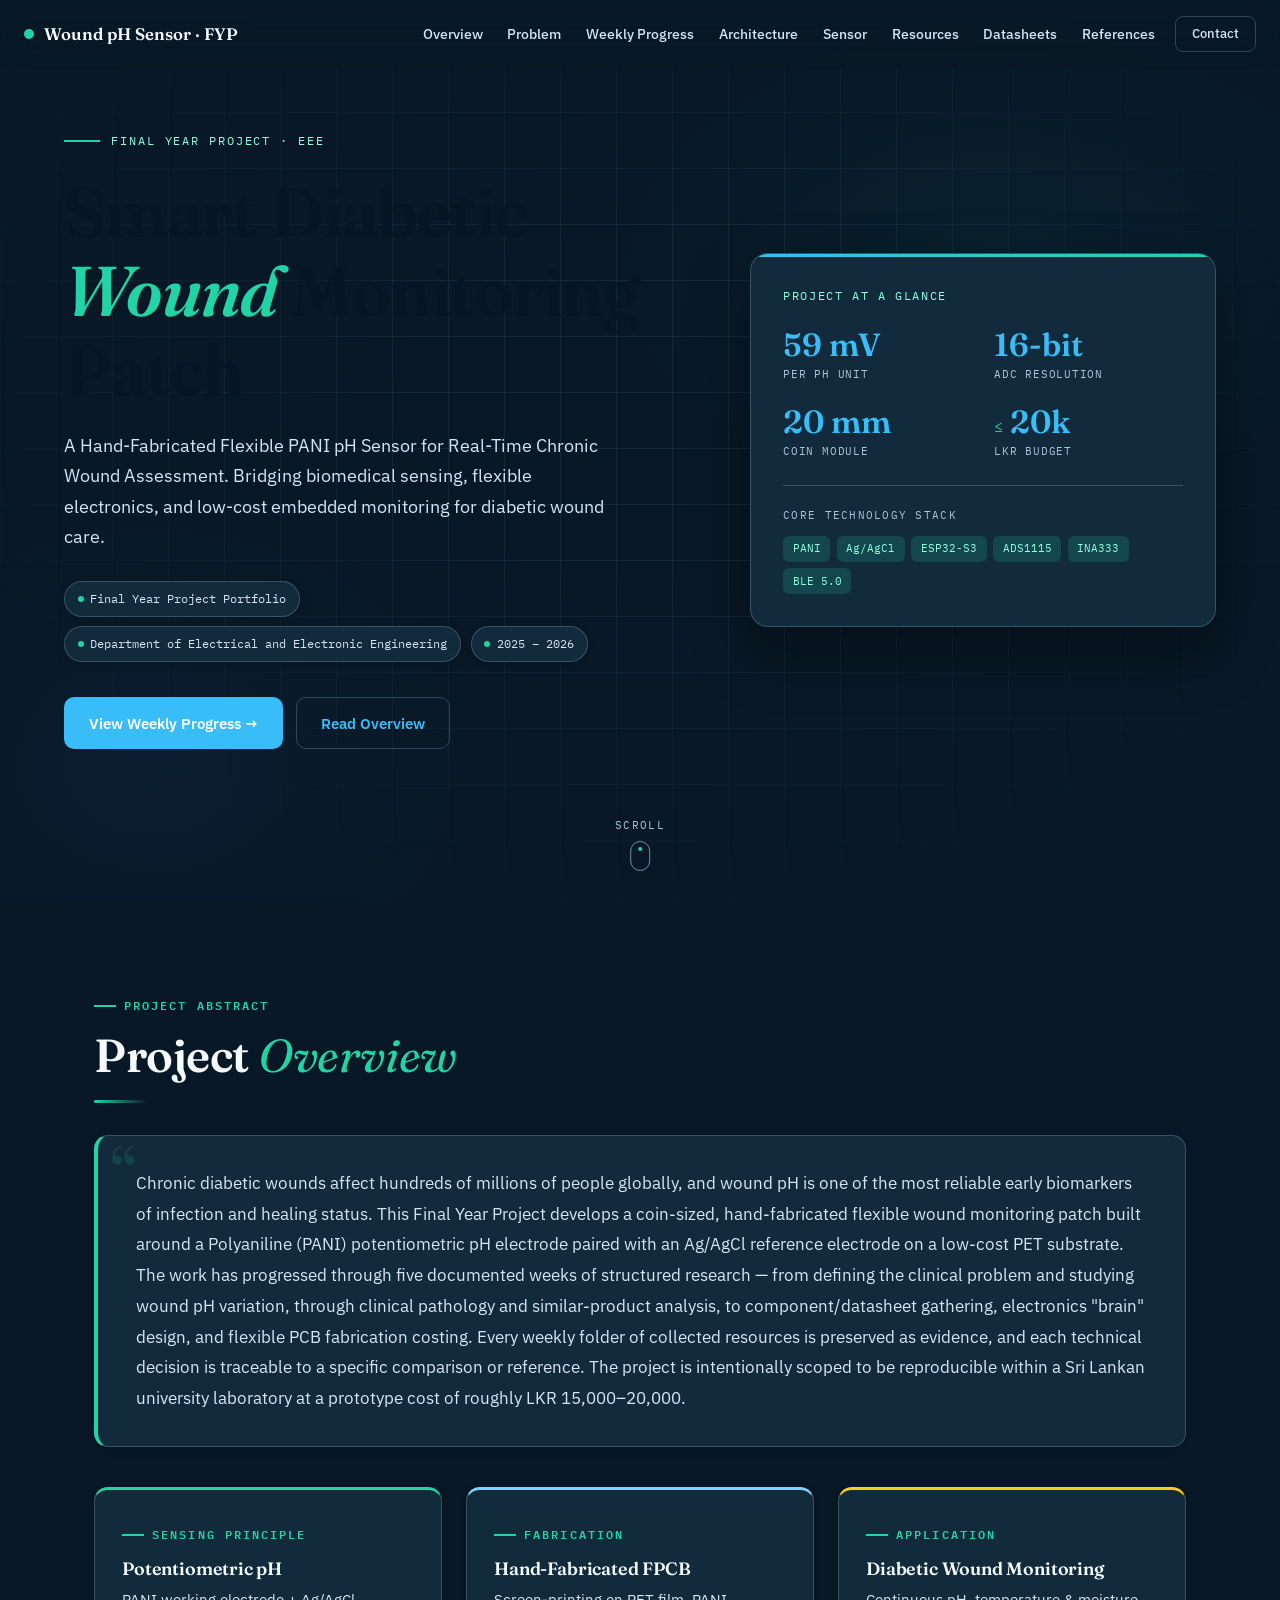
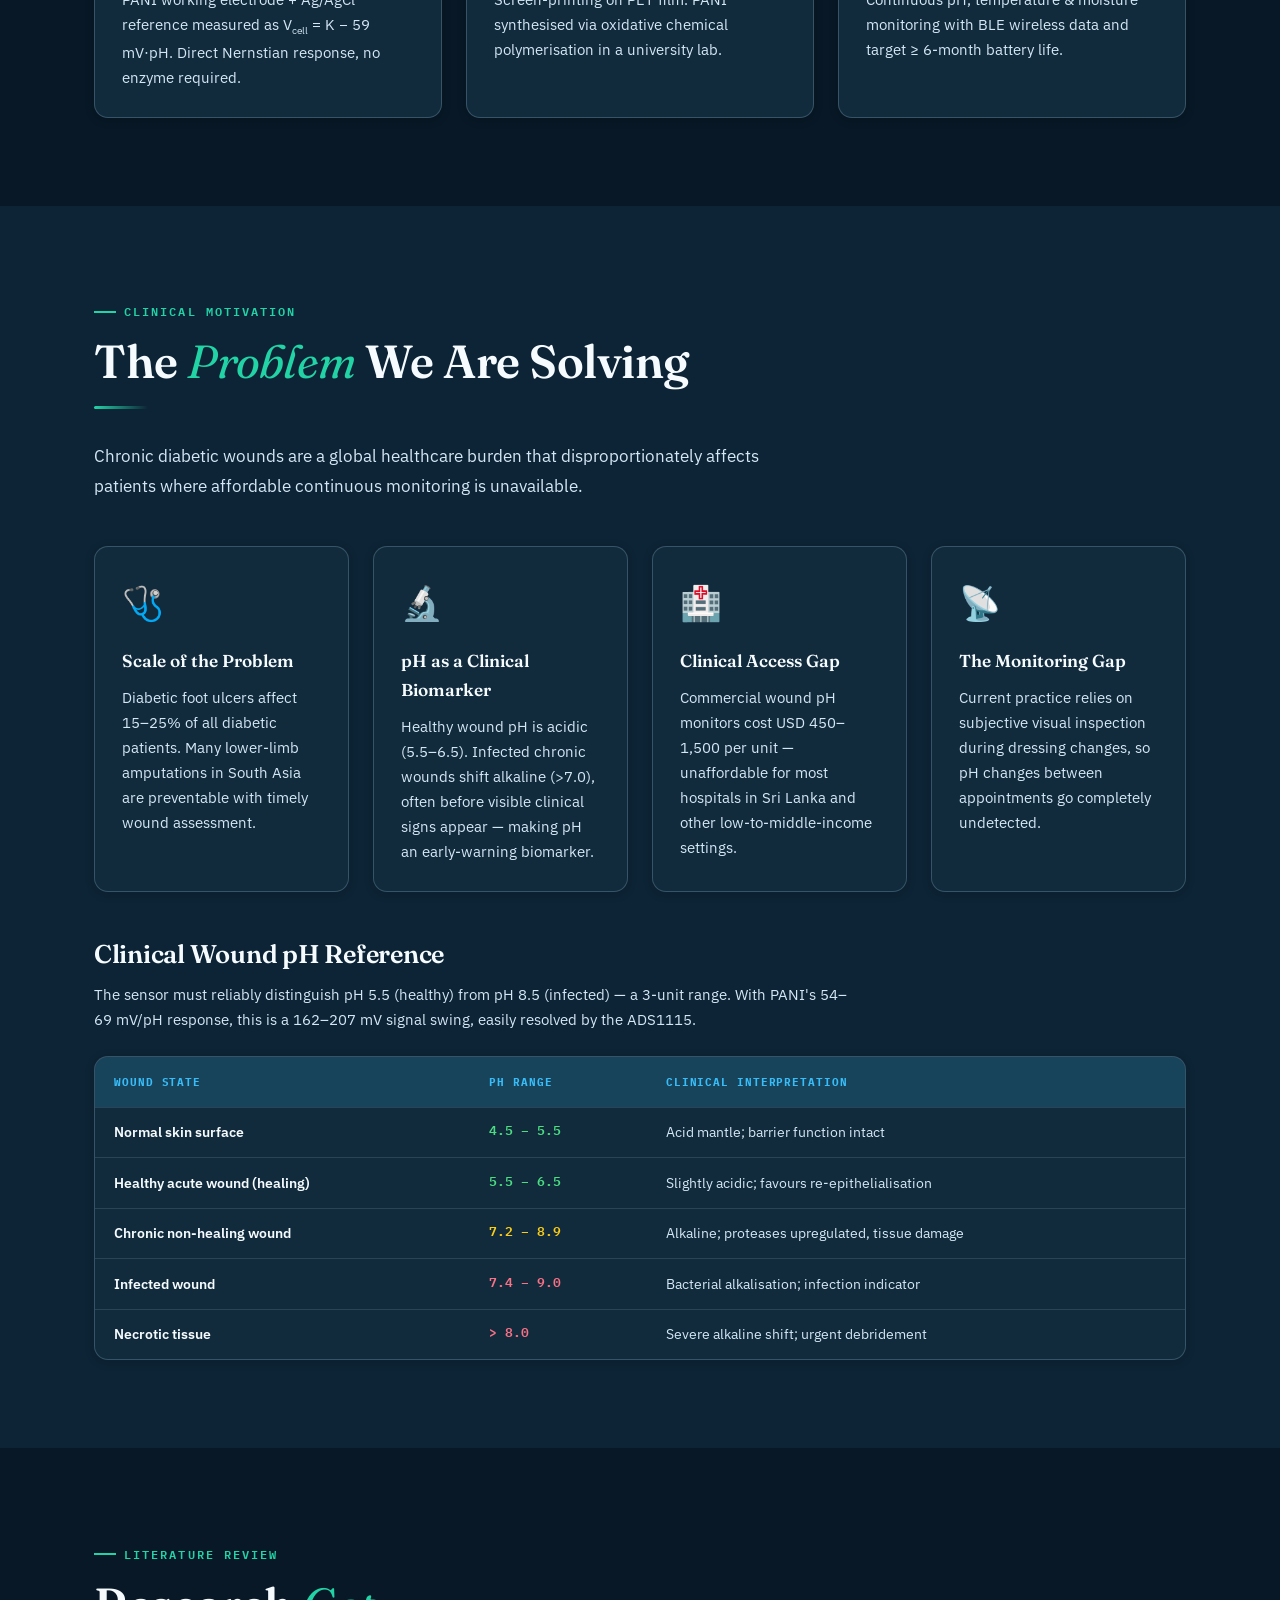
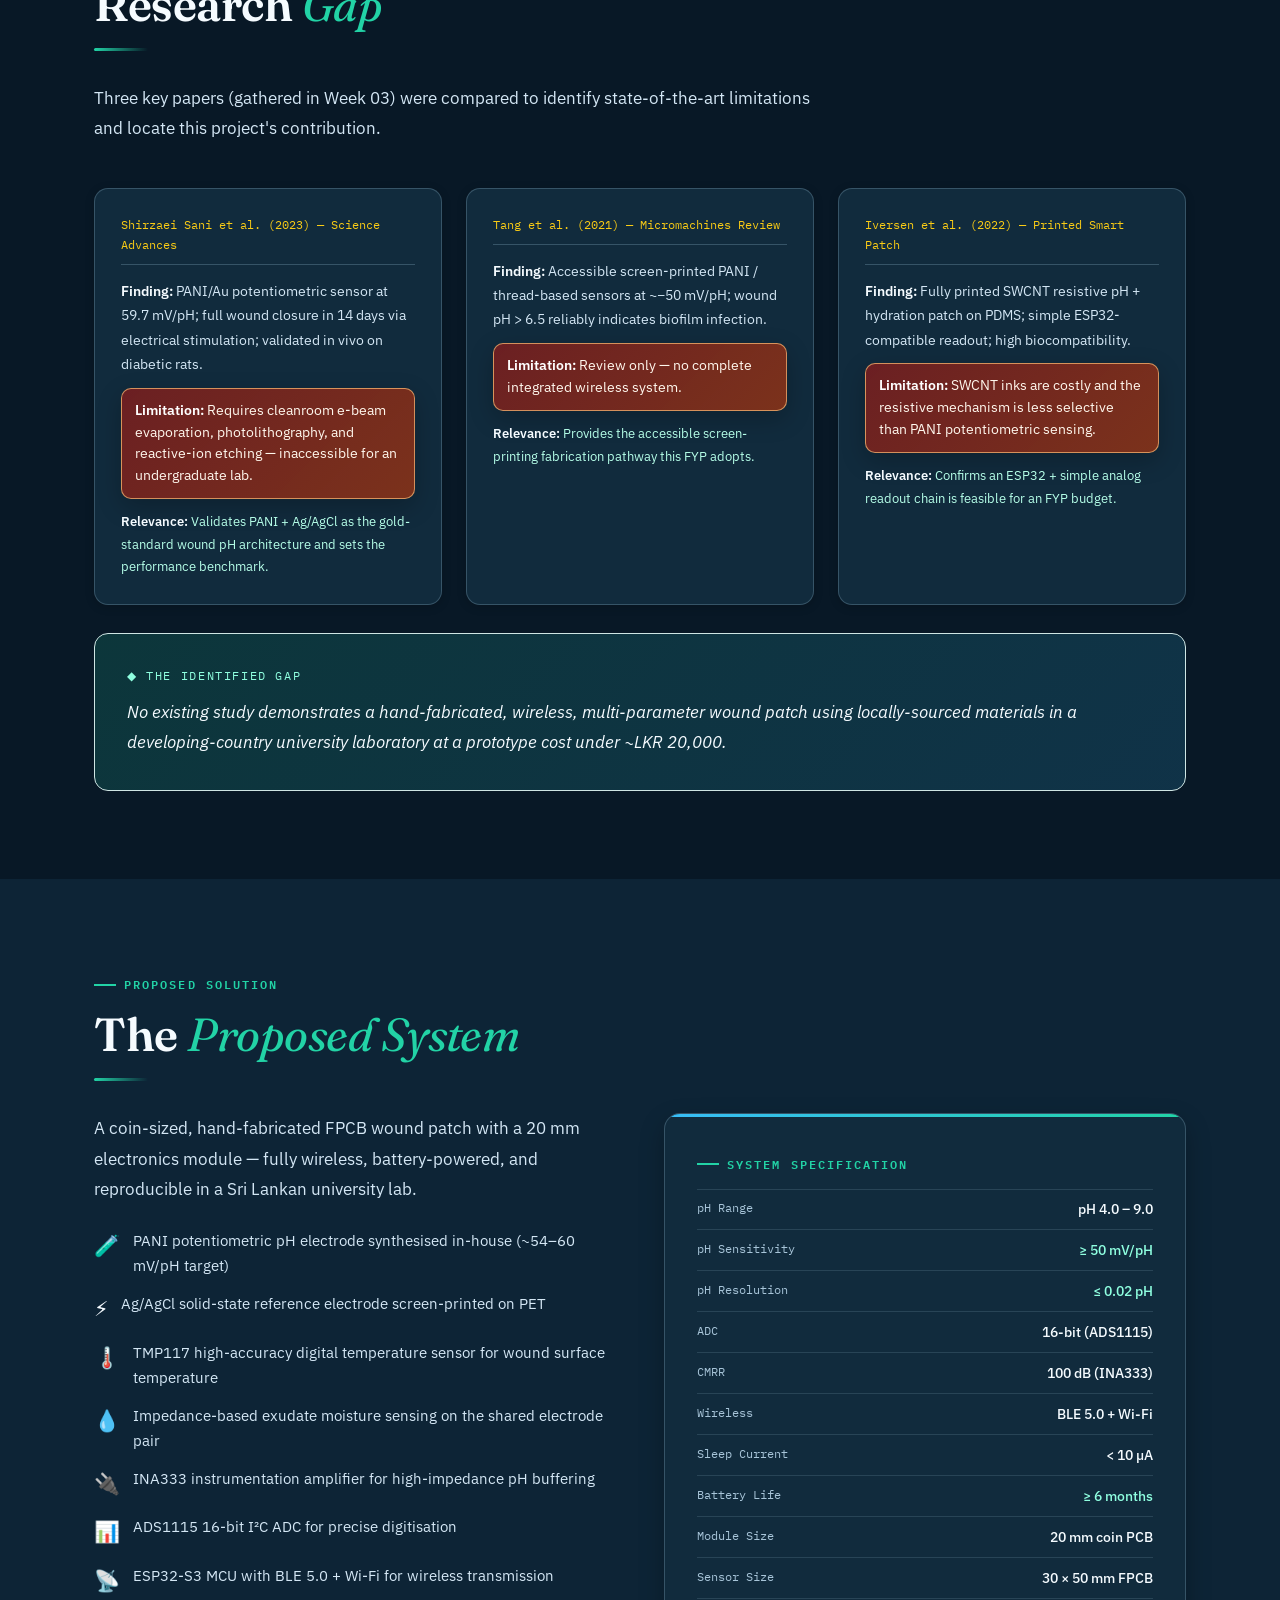
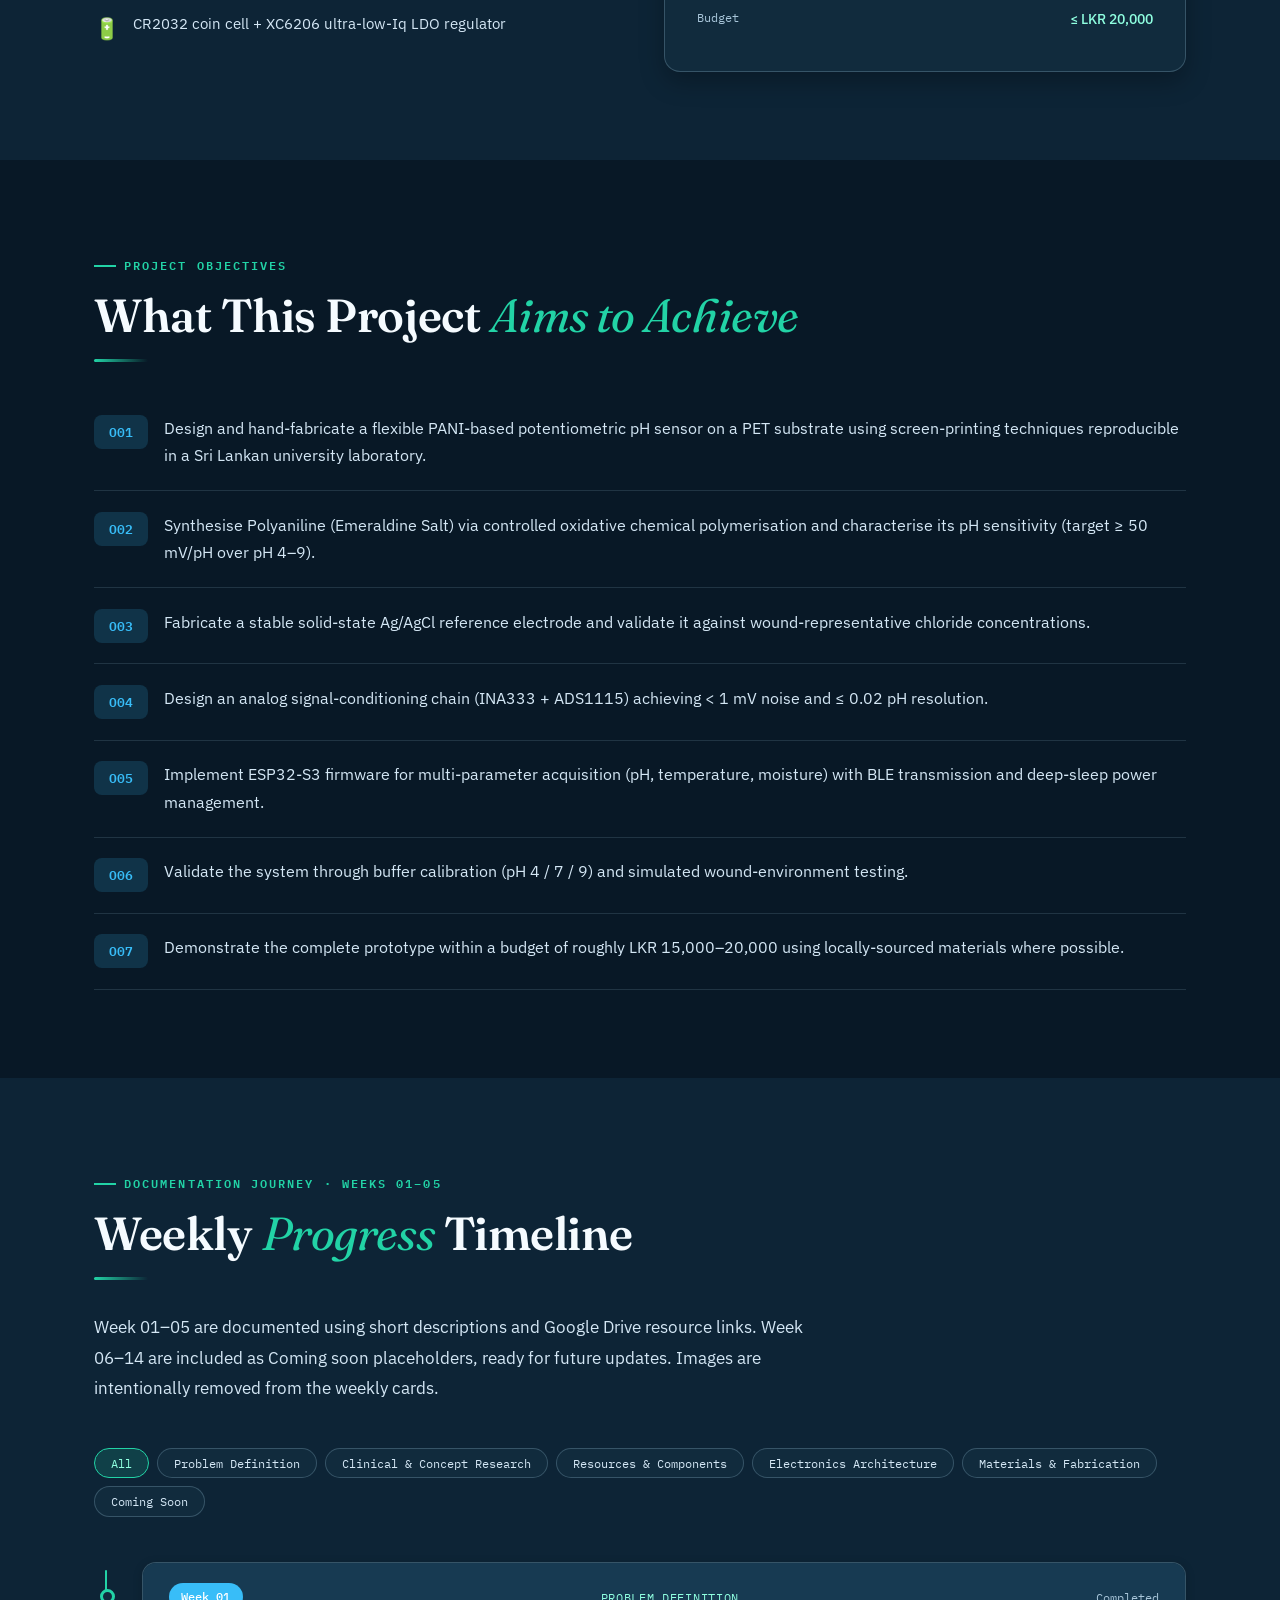
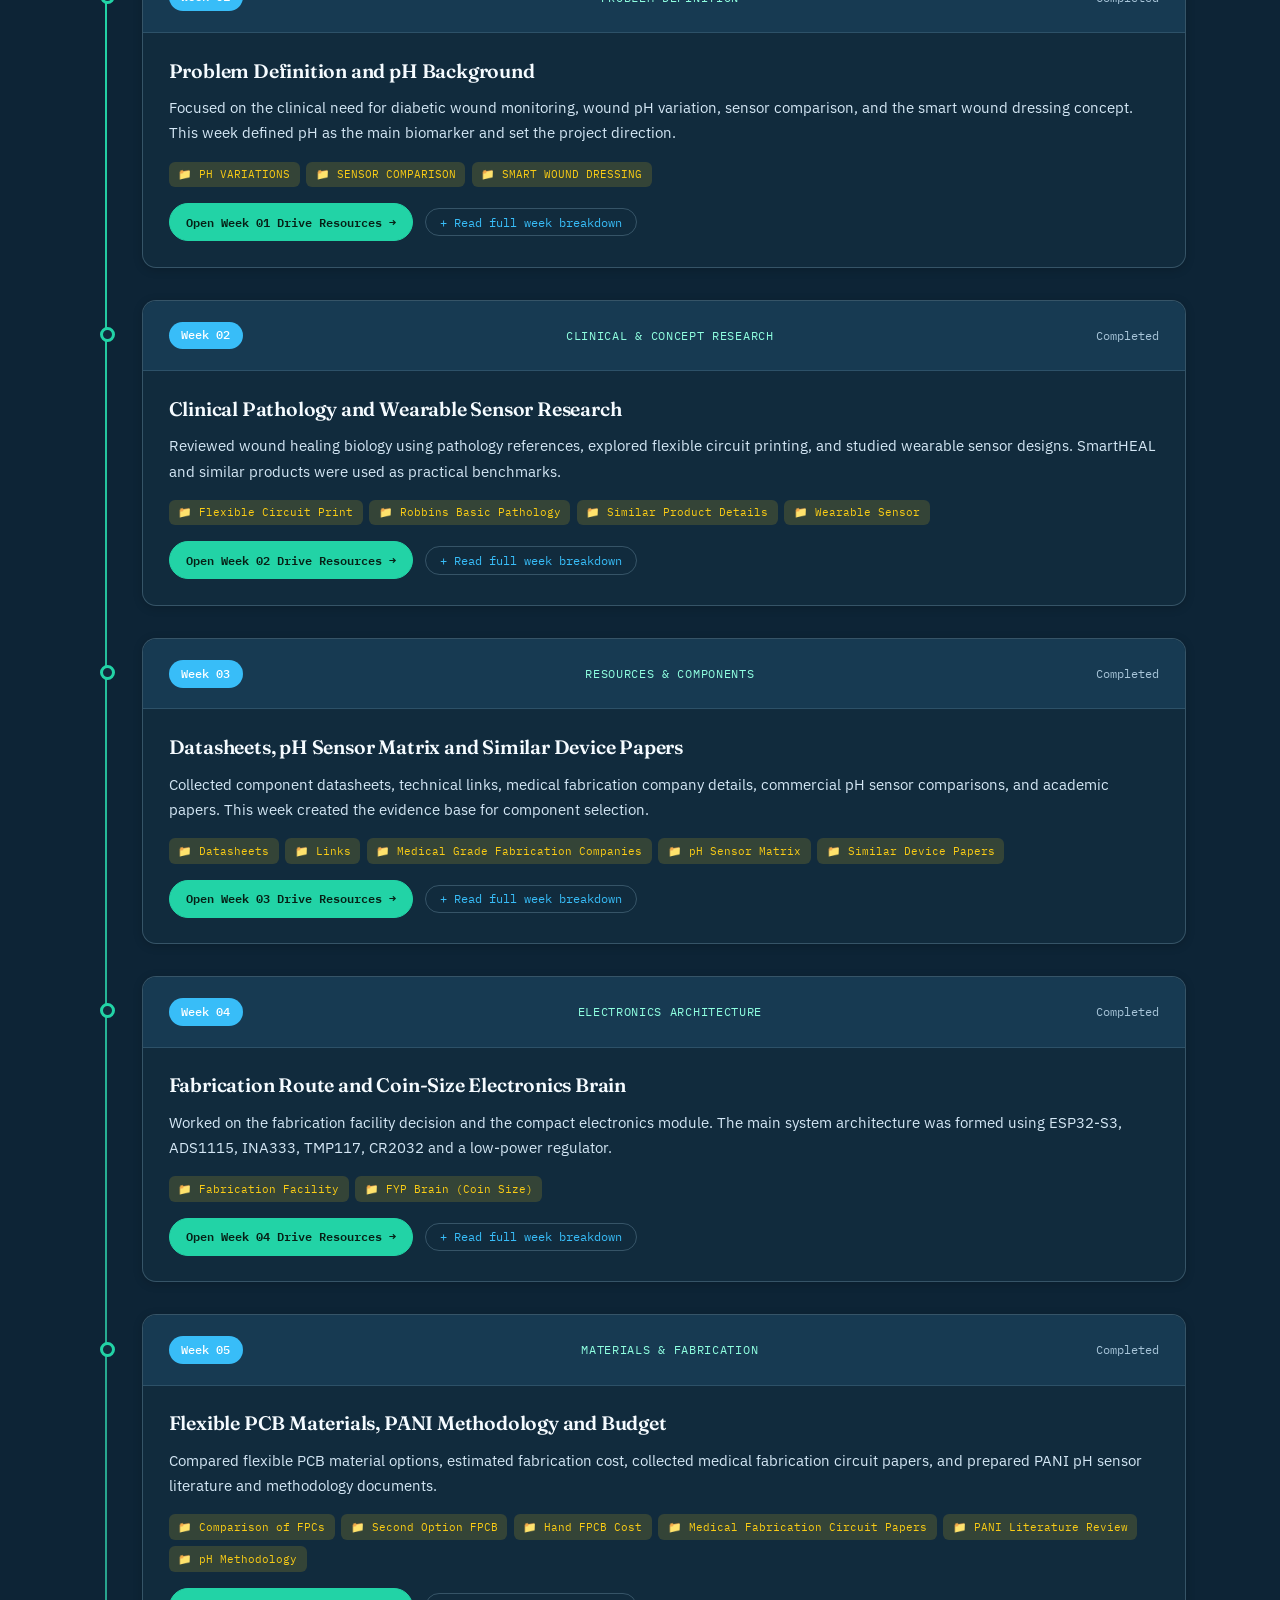
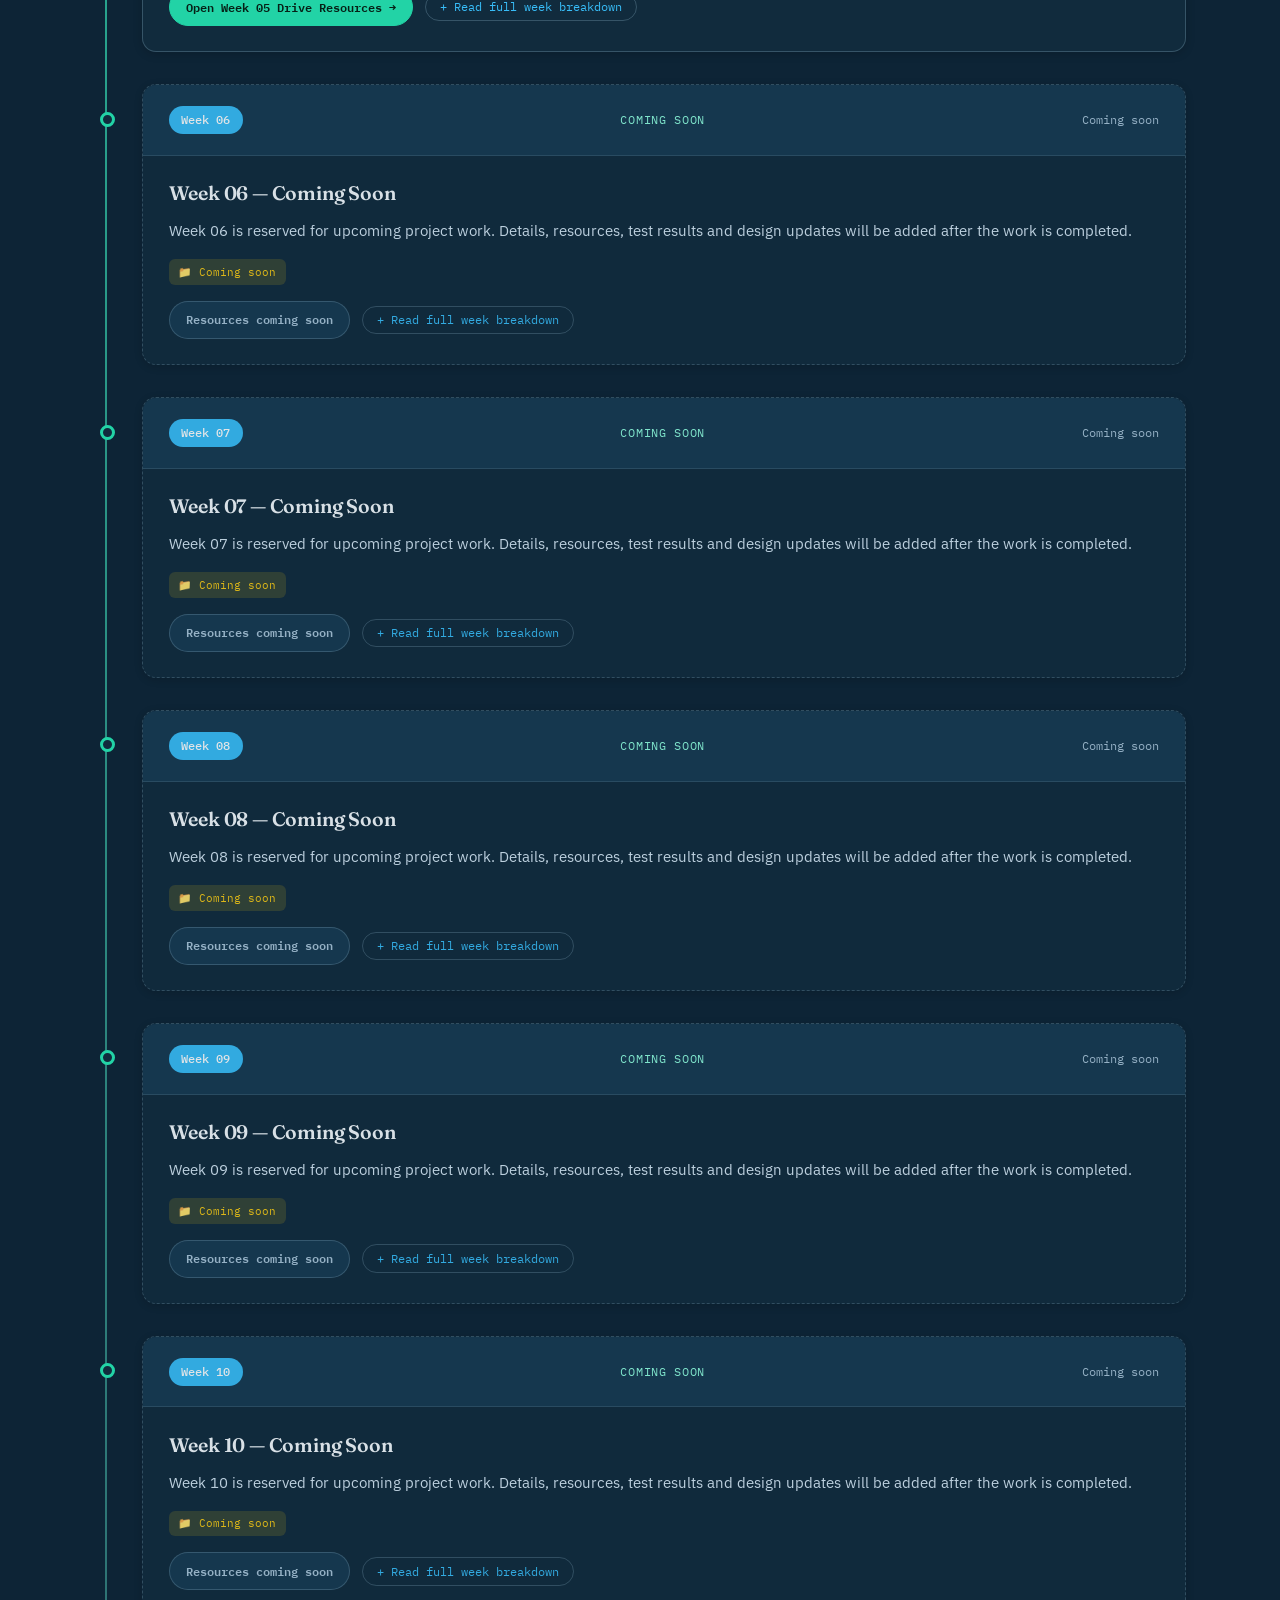
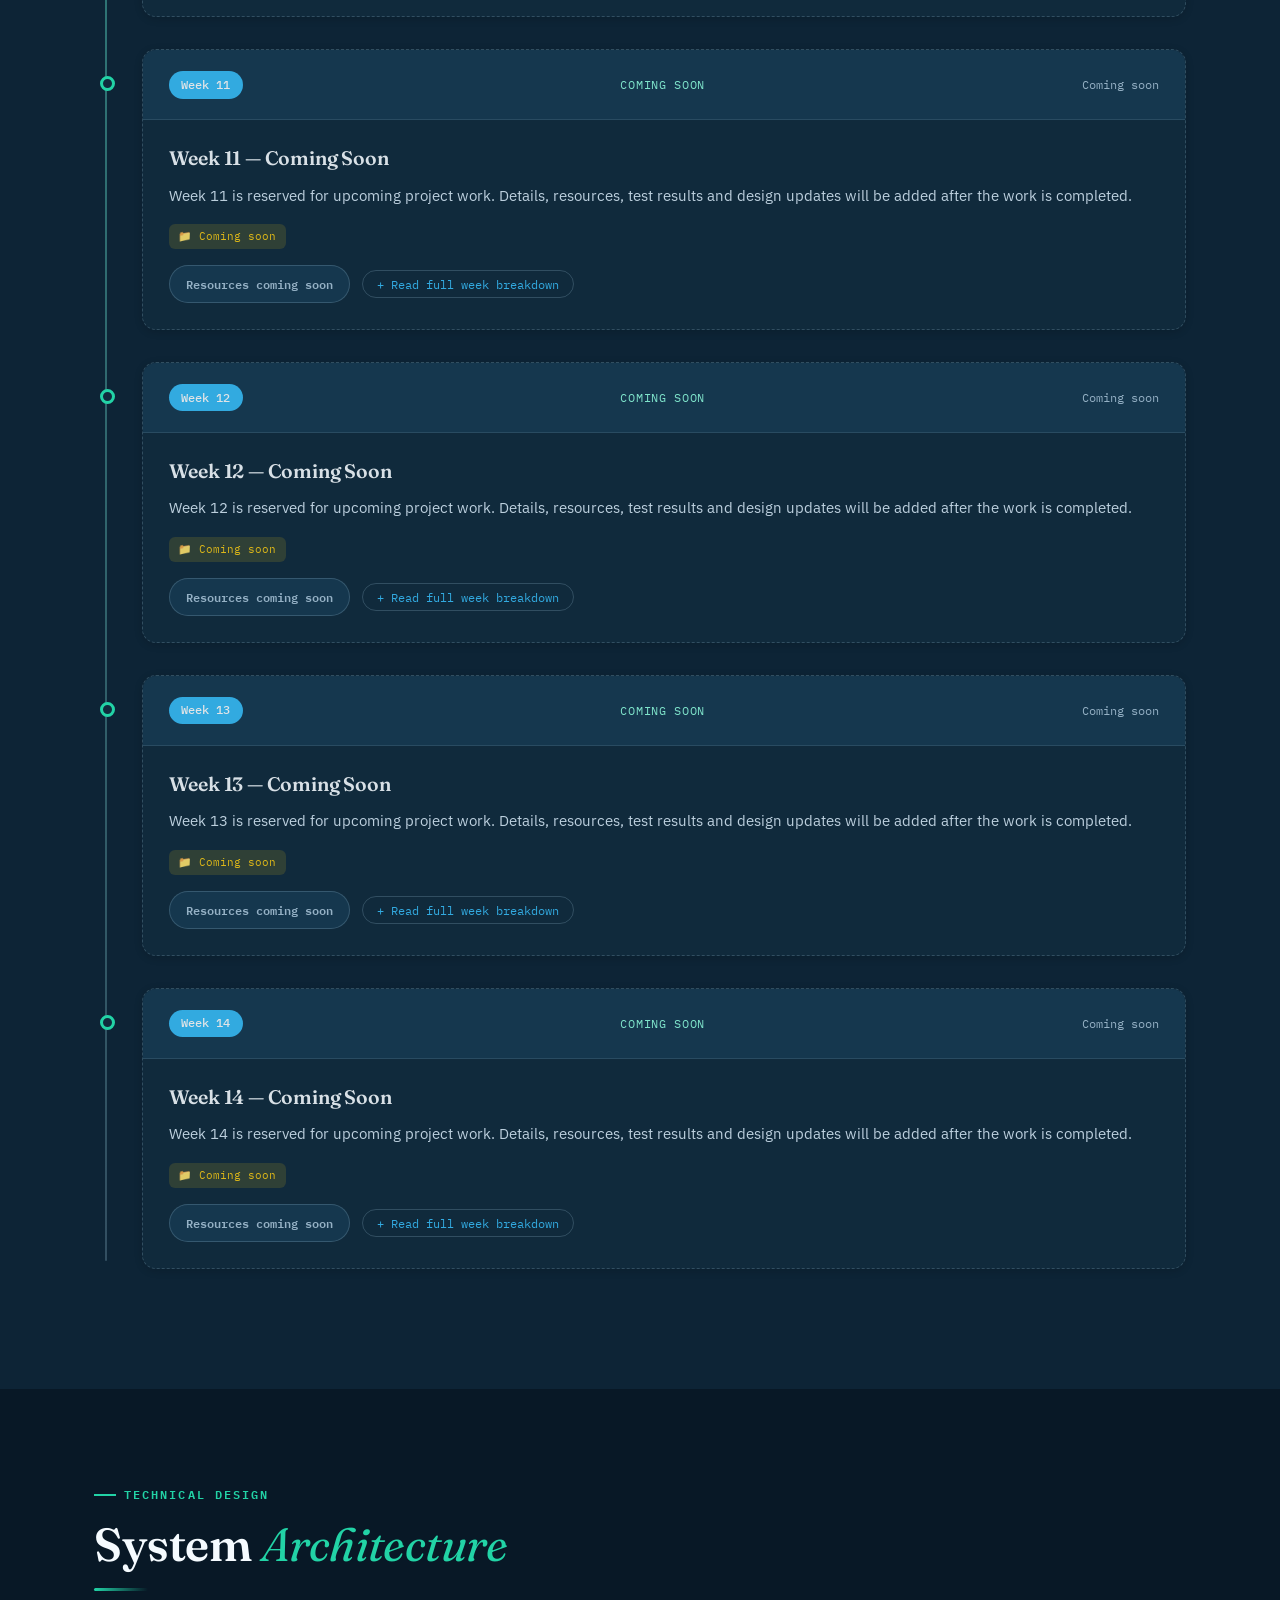
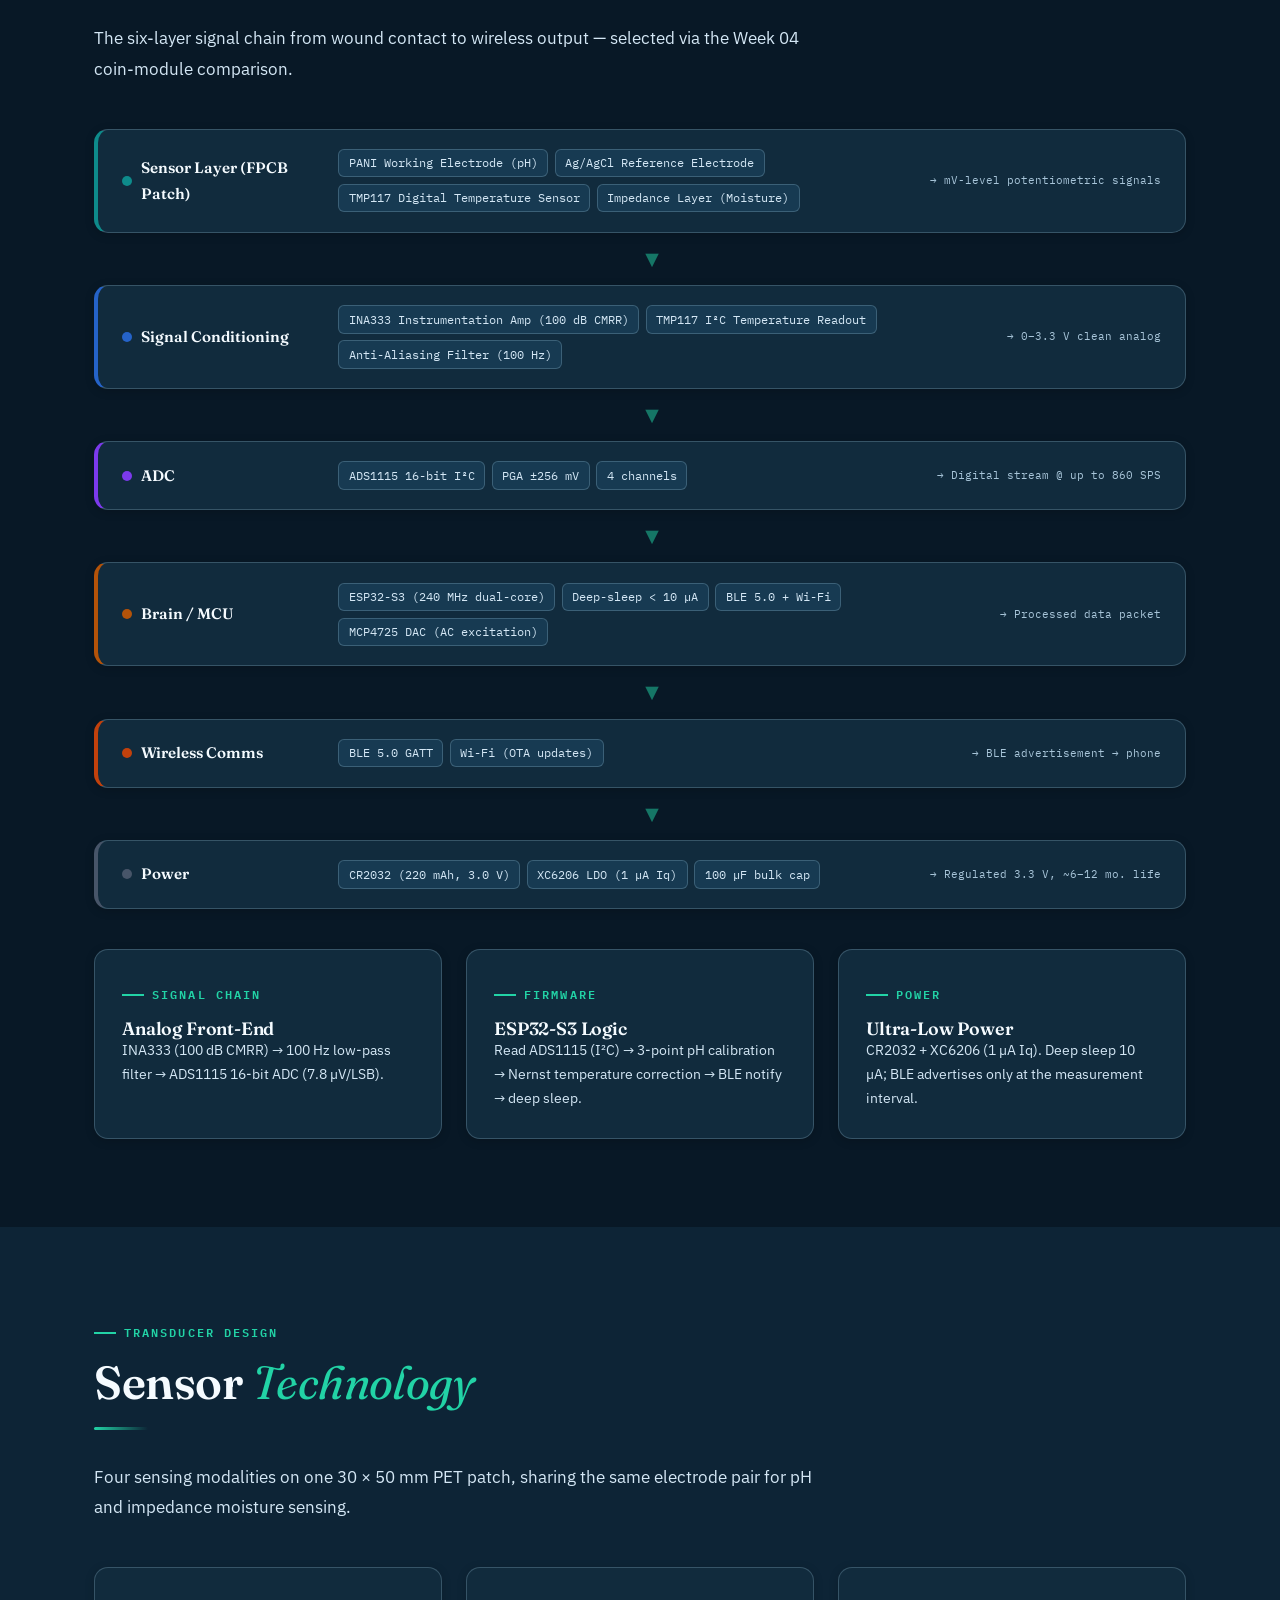
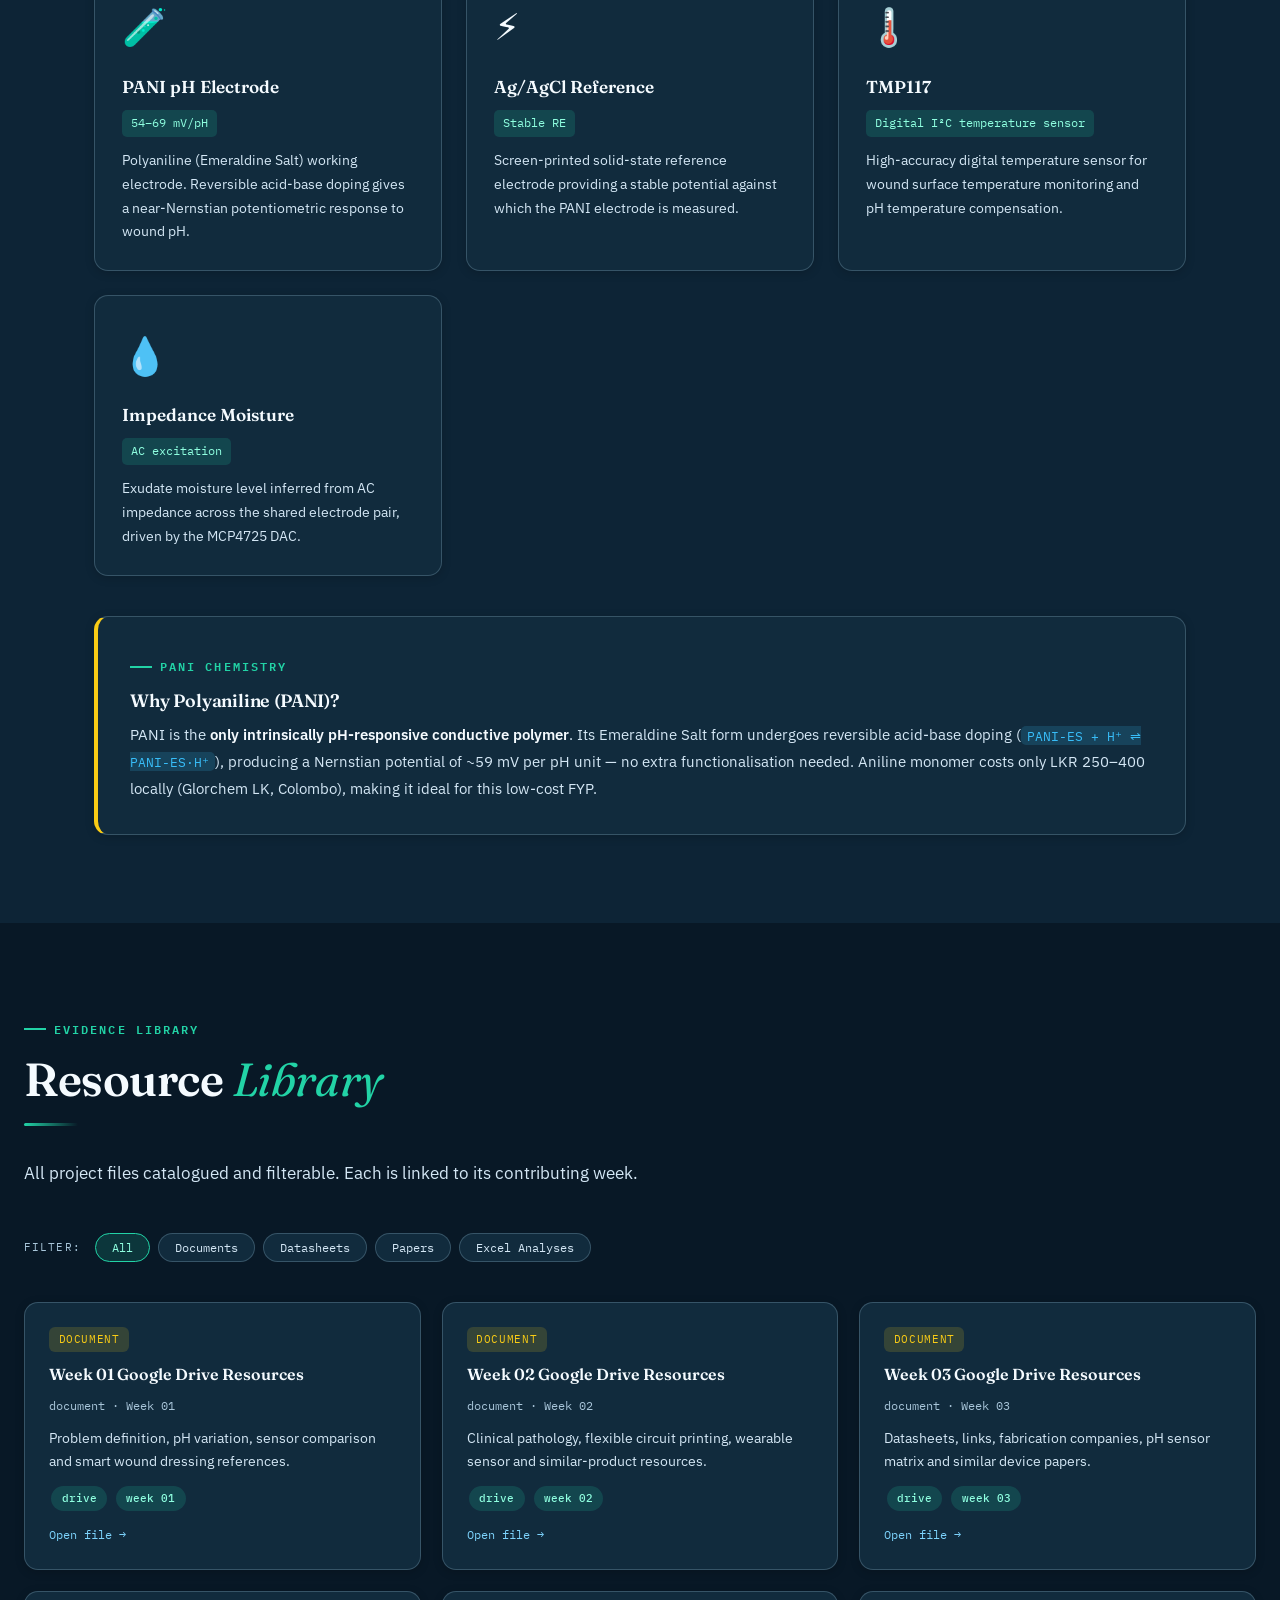
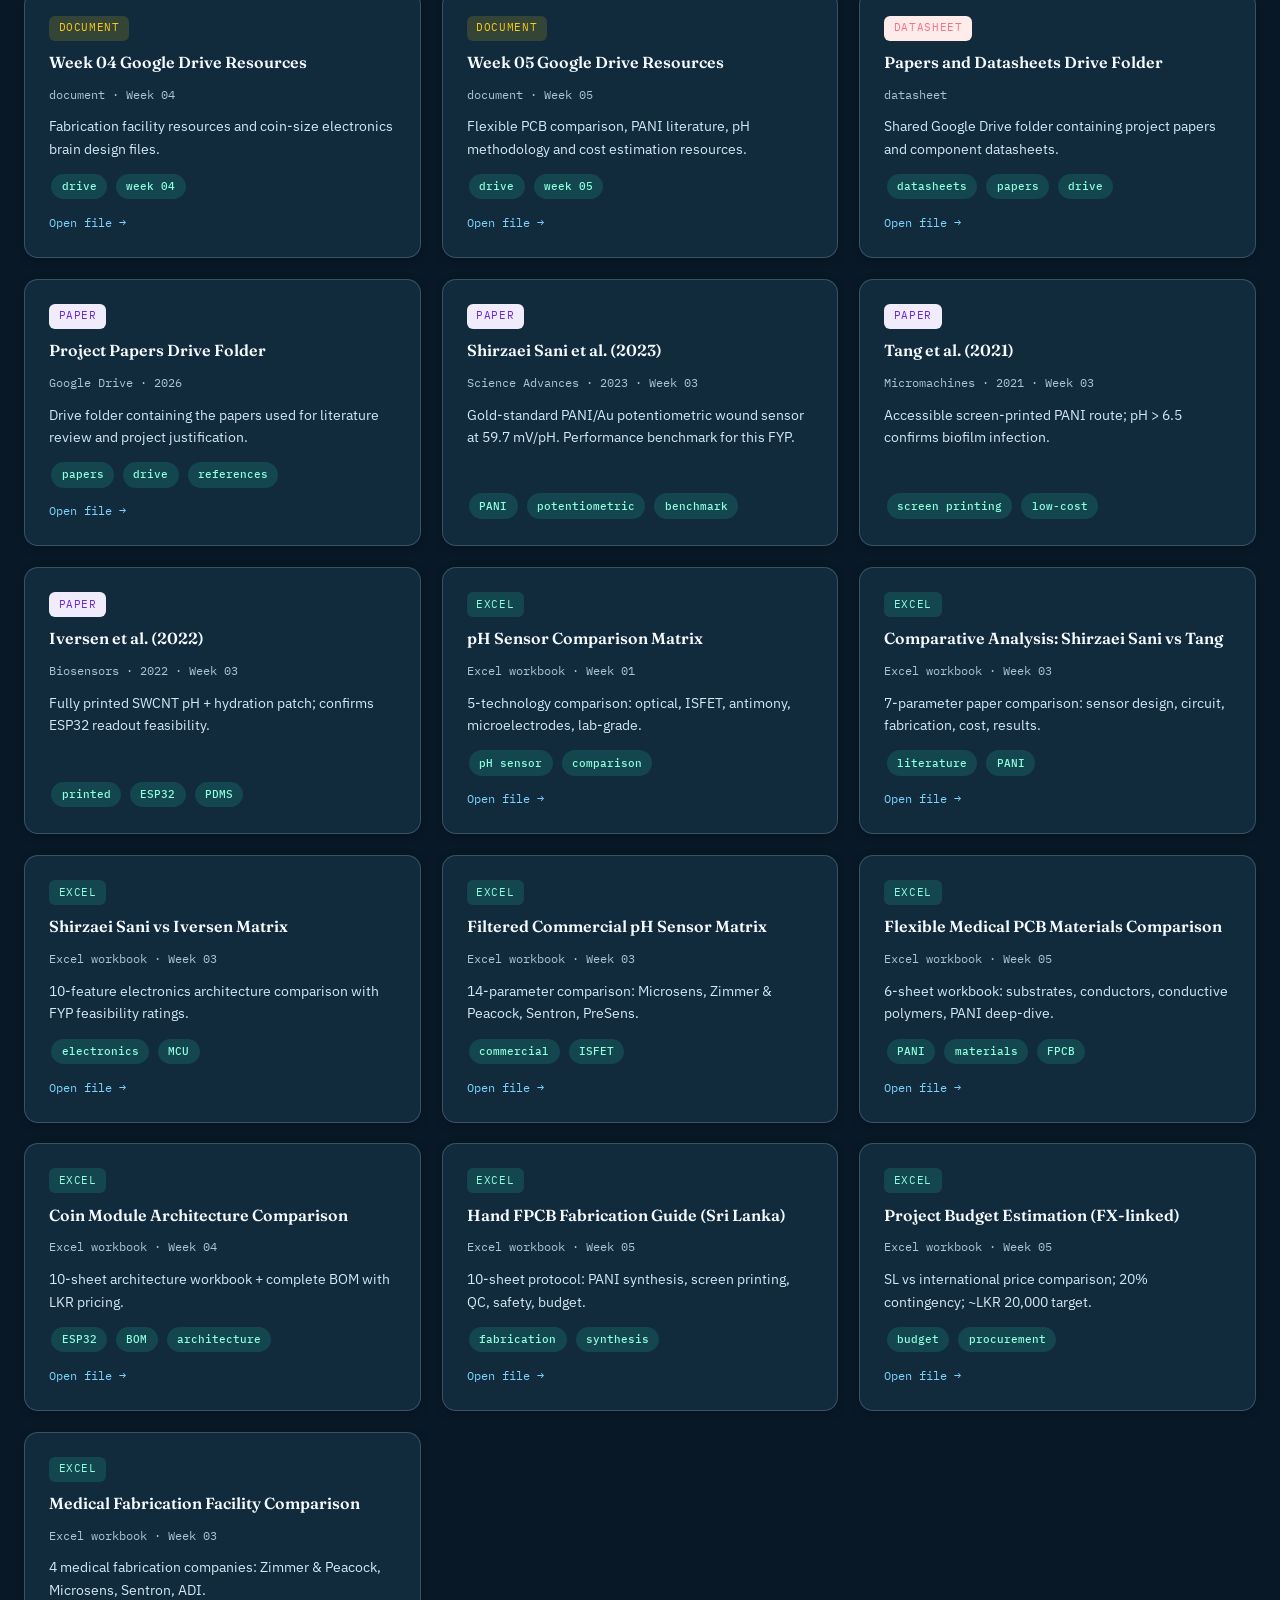
==== commit e138bef4: "Add files via upload" ====
--- a/index.html
+++ b/index.html
@@ -1,167 +1,357 @@
 <!DOCTYPE html>
 <html lang="en">
 <head>
+  <!-- ============================================================
+       index.html — Smart Wound pH Sensor FYP Portfolio
+       Theme: Refined Academic (professional & interactive)
+       ============================================================ -->
   <meta charset="UTF-8" />
   <meta name="viewport" content="width=device-width, initial-scale=1.0" />
-  <meta name="description" content="Final Year Project portfolio for a smart diabetic wound monitoring patch using PANI pH sensing, TMP117 temperature sensing and embedded wireless monitoring." />
-  <title>Smart Diabetic Wound Monitoring Patch | FYP Portfolio</title>
+  <meta name="description" content="FYP Portfolio: Smart Diabetic Wound Monitoring Patch — hand-fabricated flexible PANI pH sensor. EEE Final Year Project, Sri Lanka." />
+  <meta name="author" content="EEE Undergraduate FYP" />
+  <title>Smart Wound pH Sensor · FYP Portfolio</title>
+
+  <link rel="preconnect" href="https://fonts.googleapis.com" />
+  <link rel="preconnect" href="https://fonts.gstatic.com" crossorigin />
   <link rel="stylesheet" href="style.css" />
 </head>
 <body>
-  <div class="page-glow page-glow-one"></div>
-  <div class="page-glow page-glow-two"></div>
-
-  <header class="site-header">
-    <a class="brand" href="#home">Smart Wound Patch</a>
-    <nav class="nav-links" aria-label="Main navigation">
-      <a href="#overview">Overview</a>
-      <a href="#weeks">Weeks</a>
-      <a href="#resources">Resources</a>
-      <a href="#supervisors">Supervisors</a>
-      <a href="#limitations">Limitations</a>
-      <a href="#contact">Contact</a>
-    </nav>
-  </header>
-
-  <main>
-    <section id="home" class="hero section">
-      <div class="hero-copy">
-        <p class="eyebrow">Final Year Project Portfolio · University of Peradeniya</p>
-        <h1>Smart Diabetic Wound Monitoring Patch</h1>
-        <p class="hero-text">
-          A flexible wound monitoring system using PANI pH sensing, TMP117 digital temperature sensing,
-          moisture/impedance monitoring and wireless embedded data transfer for diabetic wound care.
-        </p>
-        <div class="hero-actions">
-          <a class="btn primary" href="#weeks">View weekly work</a>
-          <a class="btn secondary" href="#contact">Contact details</a>
-        </div>
-      </div>
-
-      <aside class="hero-card" aria-label="Project highlights">
-        <h2>Project at a glance</h2>
-        <ul class="feature-list">
-          <li><span>PANI pH electrode</span><strong>Wound pH biomarker</strong></li>
-          <li><span>TMP117</span><strong>Temperature sensor</strong></li>
-          <li><span>ESP32-S3</span><strong>Wireless MCU</strong></li>
-          <li><span>ADS1115</span><strong>16-bit ADC readout</strong></li>
-        </ul>
-      </aside>
-    </section>
-
-    <section id="overview" class="section panel-section">
-      <div class="section-heading">
-        <p class="eyebrow">Project overview</p>
-        <h2>What this project is about</h2>
-      </div>
-      <div class="overview-grid">
-        <article class="info-card">
-          <h3>Clinical need</h3>
-          <p>Diabetic wounds require regular monitoring because infection and delayed healing can happen between clinical visits. Wound pH, temperature and moisture give useful early information about healing condition.</p>
-        </article>
-        <article class="info-card">
-          <h3>Technical idea</h3>
-          <p>The patch uses a flexible sensing layer with PANI pH sensing, TMP117 temperature measurement and embedded electronics to convert sensor readings into usable digital data.</p>
-        </article>
-        <article class="info-card">
-          <h3>Main target</h3>
-          <p>The aim is to create a low-cost, compact and practical wound monitoring prototype that can be developed using accessible university laboratory methods and documented weekly progress.</p>
-        </article>
-      </div>
-    </section>
-
-    <section id="weeks" class="section">
-      <div class="section-heading">
-        <p class="eyebrow">Weekly progress</p>
-        <h2>Week 01–05 completed work and Week 06–14 coming soon</h2>
-        <p class="section-note">
-          Week images were removed. Only short weekly descriptions and Google Drive reference folders are used.
-        </p>
-      </div>
-      <div id="weeks-grid" class="weeks-grid"></div>
-    </section>
-
-    <section id="resources" class="section panel-section">
-      <div class="section-heading">
-        <p class="eyebrow">Linked evidence</p>
-        <h2>Resource links used for the project</h2>
-        <p class="section-note">Each completed week has its own Drive folder. The papers and datasheets folder is also linked clearly.</p>
-      </div>
-      <div id="resources-grid" class="resources-grid"></div>
-    </section>
-
-    <section id="supervisors" class="section">
-      <div class="section-heading">
-        <p class="eyebrow">Supervision</p>
-        <h2>Project supervisors</h2>
-      </div>
-      <div class="supervisor-grid">
-        <article class="supervisor-card">
-          <p class="role">Department Supervisor</p>
-          <h3>Dr. Ruwan Ranaweera</h3>
-          <p>University of Peradeniya</p>
-        </article>
-        <article class="supervisor-card">
-          <p class="role">Medical Faculty Supervisor</p>
-          <h3>Dr. Manjula Peiris</h3>
-          <p>Faculty of Medicine, University of Peradeniya</p>
-        </article>
-      </div>
-    </section>
-
-    <section id="architecture" class="section panel-section">
-      <div class="section-heading">
-        <p class="eyebrow">System architecture</p>
-        <h2>Main technical blocks</h2>
-      </div>
-      <div id="architecture-grid" class="architecture-grid"></div>
-    </section>
-
-    <section id="limitations" class="section limitations-section">
-      <div class="section-heading">
-        <p class="eyebrow">Design limitations</p>
-        <h2>Limitations and improvement points</h2>
-        <p class="section-note">This section uses stronger colors for clear visibility.</p>
-      </div>
-      <div class="limitations-grid">
-        <article class="limitation-card amber-card">
-          <h3>Calibration accuracy</h3>
-          <p>The PANI pH sensor must be calibrated using standard buffer solutions before reliable wound testing.</p>
-        </article>
-        <article class="limitation-card red-card">
-          <h3>Clinical validation</h3>
-          <p>The prototype is not a clinical medical device yet. Real wound testing requires ethical approval and medical supervision.</p>
-        </article>
-        <article class="limitation-card blue-card">
-          <h3>Flexible packaging</h3>
-          <p>The final patch needs safe encapsulation so electronics are protected while the sensing region remains exposed to wound fluid.</p>
-        </article>
-      </div>
-    </section>
-
-    <section id="contact" class="section contact-section">
-      <div class="contact-card">
-        <p class="eyebrow">Contact information</p>
-        <h2>Contact & project folders</h2>
-        <p>For project discussion, weekly resources, papers or datasheets, use the links below.</p>
-        <div class="contact-actions">
-          <a class="btn primary" href="mailto:e21430@eng.pdn.ac.lk">e21430@eng.pdn.ac.lk</a>
-          <a id="paper-datasheet-contact" class="btn secondary" target="_blank" rel="noopener">Papers & datasheets</a>
-        </div>
-        <div class="contact-supervisors">
-          <p><strong>Department Supervisor:</strong> Dr. Ruwan Ranaweera, University of Peradeniya</p>
-          <p><strong>Medical Faculty Supervisor:</strong> Dr. Manjula Peiris, Faculty of Medicine, University of Peradeniya</p>
-        </div>
-      </div>
-    </section>
-  </main>
-
-  <footer class="site-footer">
-    <p>Smart Diabetic Wound Monitoring Patch · Final Year Project Portfolio</p>
-    <p>Department of Electrical and Electronic Engineering · University of Peradeniya</p>
-  </footer>
-
-  <script src="data.js"></script>
-  <script src="script.js"></script>
+
+<!-- Scroll progress bar -->
+<div id="progress-bar"></div>
+
+<!-- ═══════════════ NAVIGATION ═══════════════ -->
+<nav id="navbar">
+  <div class="nav-inner">
+    <a href="#hero" class="nav-brand"><span class="brand-dot"></span>Wound pH Sensor · FYP</a>
+    <ul class="nav-links">
+      <li><a href="#overview">Overview</a></li>
+      <li><a href="#problem">Problem</a></li>
+      <li><a href="#progress">Weekly Progress</a></li>
+      <li><a href="#architecture">Architecture</a></li>
+      <li><a href="#sensor-tech">Sensor</a></li>
+      <li><a href="#resources">Resources</a></li>
+      <li><a href="#datasheets">Datasheets</a></li>
+      <li><a href="#references">References</a></li>
+      <li class="nav-cta"><a href="#contact" class="btn btn-outline" style="padding:.4rem 1rem;font-size:.8rem">Contact</a></li>
+    </ul>
+    <button class="hamburger" id="hamburger" aria-label="Menu"><span></span><span></span><span></span></button>
+  </div>
+</nav>
+
+<!-- ═══════════════ HERO ═══════════════ -->
+<section id="hero">
+  <div class="hero-bg"></div>
+  <div class="hero-grid"></div>
+  <div class="hero-content">
+    <div id="hero-text"><!-- renderHero() --></div>
+    <div class="hero-panel" id="hero-panel"><!-- renderHero() --></div>
+  </div>
+  <div class="scroll-indicator"><span class="t">SCROLL</span><div class="scroll-arrow"></div></div>
+</section>
+
+<!-- ═══════════════ OVERVIEW ═══════════════ -->
+<section id="overview">
+  <div class="container">
+    <span class="section-label">Project Abstract</span>
+    <h2 class="section-title">Project <span class="hl">Overview</span></h2>
+    <div class="divider"></div>
+    <div class="abstract-box" id="abstract-content"></div>
+    <div class="grid-3 overview-cards">
+      <div class="ov-card reveal">
+        <span class="section-label">Sensing Principle</span>
+        <h4>Potentiometric pH</h4>
+        <p>PANI working electrode + Ag/AgCl reference measured as V<sub>cell</sub> = K − 59 mV·pH. Direct Nernstian response, no enzyme required.</p>
+      </div>
+      <div class="ov-card b reveal reveal-d1">
+        <span class="section-label">Fabrication</span>
+        <h4>Hand-Fabricated FPCB</h4>
+        <p>Screen-printing on PET film. PANI synthesised via oxidative chemical polymerisation in a university lab.</p>
+      </div>
+      <div class="ov-card c reveal reveal-d2">
+        <span class="section-label">Application</span>
+        <h4>Diabetic Wound Monitoring</h4>
+        <p>Continuous pH, temperature & moisture monitoring with BLE wireless data and target ≥ 6-month battery life.</p>
+      </div>
+    </div>
+  </div>
+</section>
+
+<!-- ═══════════════ PROBLEM ═══════════════ -->
+<section id="problem" class="section-alt">
+  <div class="container">
+    <span class="section-label">Clinical Motivation</span>
+    <h2 class="section-title">The <span class="hl">Problem</span> We Are Solving</h2>
+    <div class="divider"></div>
+    <p class="section-desc">Chronic diabetic wounds are a global healthcare burden that disproportionately affects patients where affordable continuous monitoring is unavailable.</p>
+    <div class="problem-grid" id="problem-cards"></div>
+    <div style="margin-top:3rem">
+      <h3 style="margin-bottom:.8rem">Clinical Wound pH Reference</h3>
+      <p style="color:var(--ink-soft);font-size:.93rem;margin-bottom:1.5rem;max-width:760px">The sensor must reliably distinguish pH 5.5 (healthy) from pH 8.5 (infected) — a 3-unit range. With PANI's 54–69 mV/pH response, this is a 162–207 mV signal swing, easily resolved by the ADS1115.</p>
+      <div class="table-wrapper">
+        <table>
+          <thead><tr><th>Wound State</th><th>pH Range</th><th>Clinical Interpretation</th></tr></thead>
+          <tbody id="ph-table-body"></tbody>
+        </table>
+      </div>
+    </div>
+  </div>
+</section>
+
+<!-- ═══════════════ RESEARCH GAP ═══════════════ -->
+<section id="research">
+  <div class="container">
+    <span class="section-label">Literature Review</span>
+    <h2 class="section-title">Research <span class="hl">Gap</span></h2>
+    <div class="divider"></div>
+    <p class="section-desc">Three key papers (gathered in Week 03) were compared to identify state-of-the-art limitations and locate this project's contribution.</p>
+    <div class="paper-cards" id="paper-cards"></div>
+    <div class="gap-box" id="gap-box"></div>
+  </div>
+</section>
+
+<!-- ═══════════════ SOLUTION ═══════════════ -->
+<section id="solution" class="section-alt">
+  <div class="container">
+    <span class="section-label">Proposed Solution</span>
+    <h2 class="section-title">The <span class="hl">Proposed System</span></h2>
+    <div class="divider"></div>
+    <div class="grid-2" style="gap:3rem;align-items:start">
+      <div>
+        <p class="section-desc" style="margin-bottom:1.5rem">A coin-sized, hand-fabricated FPCB wound patch with a 20 mm electronics module — fully wireless, battery-powered, and reproducible in a Sri Lankan university lab.</p>
+        <ul class="sol-list" id="sol-list"></ul>
+      </div>
+      <div class="spec-card reveal">
+        <span class="section-label">System Specification</span>
+        <table>
+          <tbody>
+            <tr><td class="k">pH Range</td><td class="v">pH 4.0 – 9.0</td></tr>
+            <tr><td class="k">pH Sensitivity</td><td class="v hi">≥ 50 mV/pH</td></tr>
+            <tr><td class="k">pH Resolution</td><td class="v hi">≤ 0.02 pH</td></tr>
+            <tr><td class="k">ADC</td><td class="v">16-bit (ADS1115)</td></tr>
+            <tr><td class="k">CMRR</td><td class="v">100 dB (INA333)</td></tr>
+            <tr><td class="k">Wireless</td><td class="v">BLE 5.0 + Wi-Fi</td></tr>
+            <tr><td class="k">Sleep Current</td><td class="v">&lt; 10 µA</td></tr>
+            <tr><td class="k">Battery Life</td><td class="v hi">≥ 6 months</td></tr>
+            <tr><td class="k">Module Size</td><td class="v">20 mm coin PCB</td></tr>
+            <tr><td class="k">Sensor Size</td><td class="v">30 × 50 mm FPCB</td></tr>
+            <tr><td class="k">Budget</td><td class="v hi">≤ LKR 20,000</td></tr>
+          </tbody>
+        </table>
+      </div>
+    </div>
+  </div>
+</section>
+
+<!-- ═══════════════ OBJECTIVES ═══════════════ -->
+<section id="objectives">
+  <div class="container">
+    <span class="section-label">Project Objectives</span>
+    <h2 class="section-title">What This Project <span class="hl">Aims to Achieve</span></h2>
+    <div class="divider"></div>
+    <ul class="objectives-list" id="objectives-list"></ul>
+  </div>
+</section>
+
+<!-- ═══════════════ WEEKLY PROGRESS ═══════════════ -->
+<section id="progress" class="section-alt">
+  <div class="container">
+    <span class="section-label">Documentation Journey · Weeks 01–05</span>
+    <h2 class="section-title">Weekly <span class="hl">Progress</span> Timeline</h2>
+    <div class="divider"></div>
+    <p class="section-desc">Week 01–05 are documented using short descriptions and Google Drive resource links. Week 06–14 are included as Coming soon placeholders, ready for future updates. Images are intentionally removed from the weekly cards.</p>
+    <div class="phase-filter" id="phase-filters"></div>
+    <div class="timeline" id="timeline"></div>
+  </div>
+</section>
+
+<!-- ═══════════════ ARCHITECTURE ═══════════════ -->
+<section id="architecture">
+  <div class="container">
+    <span class="section-label">Technical Design</span>
+    <h2 class="section-title">System <span class="hl">Architecture</span></h2>
+    <div class="divider"></div>
+    <p class="section-desc">The six-layer signal chain from wound contact to wireless output — selected via the Week 04 coin-module comparison.</p>
+    <div class="arch-diagram" id="arch-diagram"></div>
+    <div class="grid-3" style="margin-top:2.5rem">
+      <div class="card reveal"><span class="section-label">Signal Chain</span><h4>Analog Front-End</h4><p style="font-size:.88rem">INA333 (100 dB CMRR) → 100 Hz low-pass filter → ADS1115 16-bit ADC (7.8 µV/LSB).</p></div>
+      <div class="card reveal reveal-d1"><span class="section-label">Firmware</span><h4>ESP32-S3 Logic</h4><p style="font-size:.88rem">Read ADS1115 (I²C) → 3-point pH calibration → Nernst temperature correction → BLE notify → deep sleep.</p></div>
+      <div class="card reveal reveal-d2"><span class="section-label">Power</span><h4>Ultra-Low Power</h4><p style="font-size:.88rem">CR2032 + XC6206 (1 µA Iq). Deep sleep 10 µA; BLE advertises only at the measurement interval.</p></div>
+    </div>
+  </div>
+</section>
+
+<!-- ═══════════════ SENSOR TECH ═══════════════ -->
+<section id="sensor-tech" class="section-alt">
+  <div class="container">
+    <span class="section-label">Transducer Design</span>
+    <h2 class="section-title">Sensor <span class="hl">Technology</span></h2>
+    <div class="divider"></div>
+    <p class="section-desc">Four sensing modalities on one 30 × 50 mm PET patch, sharing the same electrode pair for pH and impedance moisture sensing.</p>
+    <div class="sensor-grid" id="sensor-grid"></div>
+    <div class="pani-box reveal">
+      <span class="section-label">PANI Chemistry</span>
+      <h4 style="margin-bottom:.7rem">Why Polyaniline (PANI)?</h4>
+      <p style="font-size:.93rem;color:var(--ink-soft);line-height:1.8">PANI is the <strong>only intrinsically pH-responsive conductive polymer</strong>. Its Emeraldine Salt form undergoes reversible acid-base doping (<code>PANI-ES + H⁺ ⇌ PANI-ES·H⁺</code>), producing a Nernstian potential of ~59 mV per pH unit — no extra functionalisation needed. Aniline monomer costs only LKR 250–400 locally (Glorchem LK, Colombo), making it ideal for this low-cost FYP.</p>
+    </div>
+  </div>
+</section>
+
+<!-- ═══════════════ RESOURCES ═══════════════ -->
+<section id="resources">
+  <div class="container-wide">
+    <span class="section-label">Evidence Library</span>
+    <h2 class="section-title">Resource <span class="hl">Library</span></h2>
+    <div class="divider"></div>
+    <p class="section-desc">All project files catalogued and filterable. Each is linked to its contributing week.</p>
+    <div class="res-filters" id="res-filters"></div>
+    <div class="res-grid" id="res-grid"></div>
+  </div>
+</section>
+
+<!-- ═══════════════ FILE CATEGORIES ═══════════════ -->
+<section id="file-categories-sec" class="section-alt">
+  <div class="container">
+    <span class="section-label">Resource Classification</span>
+    <h2 class="section-title">File <span class="hl">Categories</span> &amp; Their Role</h2>
+    <div class="divider"></div>
+    <p class="section-desc">Every uploaded resource, classified into eight categories with its role in the project.</p>
+    <div class="cat-grid" id="cat-grid"></div>
+  </div>
+</section>
+
+<!-- ═══════════════ FILE ANALYSIS TABLE ═══════════════ -->
+<section id="file-analysis">
+  <div class="container-wide">
+    <span class="section-label">Complete File Index</span>
+    <h2 class="section-title">File <span class="hl">Analysis</span> Table</h2>
+    <div class="divider"></div>
+    <p class="section-desc">Every uploaded file with its type, week, content, importance, and the section where it is used.</p>
+    <div class="table-wrapper">
+      <table>
+        <thead><tr><th>File Name</th><th>Week</th><th>Type</th><th>Main Content</th><th>Importance</th><th>Section</th></tr></thead>
+        <tbody id="file-table-body"></tbody>
+      </table>
+    </div>
+  </div>
+</section>
+
+<!-- ═══════════════ DATASHEETS ═══════════════ -->
+<section id="datasheets" class="section-alt">
+  <div class="container-wide">
+    <span class="section-label">Component References</span>
+    <h2 class="section-title">Component <span class="hl">Datasheets</span></h2>
+    <div class="divider"></div>
+    <p class="section-desc">Datasheets for every selected component. Place the PDFs in <code>documents/datasheets/</code> to enable direct viewing.</p>
+    <div class="res-grid" id="datasheets-grid"></div>
+  </div>
+</section>
+
+<!-- ═══════════════ DOCUMENTS ═══════════════ -->
+<section id="documents">
+  <div class="container-wide">
+    <span class="section-label">Word / PDF Documents</span>
+    <h2 class="section-title">Document <span class="hl">Library</span></h2>
+    <div class="divider"></div>
+    <p class="section-desc">Technical references, literature reviews, methodology and requirement documents produced during the project.</p>
+    <div class="res-grid" id="documents-grid"></div>
+  </div>
+</section>
+
+<!-- ═══════════════ VIDEO & REFERENCES ═══════════════ -->
+<section id="references" class="section-alt">
+  <div class="container-wide">
+    <span class="section-label">Video &amp; External References</span>
+    <h2 class="section-title">Reference <span class="hl">Videos</span> &amp; Publications</h2>
+    <div class="divider"></div>
+    <p class="section-desc">Key references gathered in Weeks 02–03 — including SmartHEAL, the closest real-world product (2022 James Dyson Award winner).</p>
+    <div class="res-grid" id="videos-grid"></div>
+    <h3 style="margin:2.5rem 0 1.5rem">Foundational Publications</h3>
+    <div class="res-grid" id="publications-grid"></div>
+  </div>
+</section>
+
+<!-- ═══════════════ COMPETITIVE ═══════════════ -->
+<section id="competitive">
+  <div class="container">
+    <span class="section-label">Market Positioning</span>
+    <h2 class="section-title">Similar <span class="hl">Products</span> &amp; Differentiation</h2>
+    <div class="divider"></div>
+    <p class="section-desc">How this FYP positions against existing prototypes and commercial products.</p>
+    <div class="grid-3" id="similar-products"></div>
+  </div>
+</section>
+
+<!-- ═══════════════ TESTING ═══════════════ -->
+<section id="testing" class="section-alt">
+  <div class="container">
+    <span class="section-label">Validation Strategy</span>
+    <h2 class="section-title">Testing &amp; Validation <span class="hl">Plan</span></h2>
+    <div class="divider"></div>
+    <p class="section-desc">Six validation phases, from PANI synthesis QC to full simulated wound-environment testing.</p>
+    <div class="test-grid" id="testing-grid"></div>
+  </div>
+</section>
+
+<!-- ═══════════════ BUDGET ═══════════════ -->
+<section id="budget">
+  <div class="container">
+    <span class="section-label">Economic Feasibility</span>
+    <h2 class="section-title">Project <span class="hl">Budget</span></h2>
+    <div class="divider"></div>
+    <div class="budget-header" id="budget-header"></div>
+    <div class="budget-rows" id="budget-rows"></div>
+    <div class="budget-note-box">💡 Sri Lanka local sourcing for synthesis chemicals is 5–12× cheaper than international suppliers. Full comparison in the Week 05 budget workbook.</div>
+  </div>
+</section>
+
+<!-- ═══════════════ FUTURE ═══════════════ -->
+<section id="future" class="section-alt">
+  <div class="container">
+    <span class="section-label">Research Directions</span>
+    <h2 class="section-title">Future <span class="hl">Work</span></h2>
+    <div class="divider"></div>
+    <p class="section-desc">Directions for the remaining weeks and beyond, demonstrating readiness for graduate-level study.</p>
+    <div class="future-list" id="future-list"></div>
+  </div>
+</section>
+
+<!-- ═══════════════ PROFILE ═══════════════ -->
+<section id="profile">
+  <div class="container">
+    <span class="section-label">About the Researcher</span>
+    <h2 class="section-title">Research <span class="hl">Profile</span></h2>
+    <div class="divider"></div>
+    <div class="profile-grid">
+      <div>
+        <p class="section-desc" style="margin-bottom:1.5rem">This FYP sits at the intersection of electrochemical sensing, analog instrumentation, and embedded wireless systems — a multi-disciplinary profile valued in biomedical engineering research.</p>
+        <div class="profile-qualities" id="profile-qualities"></div>
+      </div>
+      <div class="profile-summary" id="profile-summary"></div>
+    </div>
+  </div>
+</section>
+
+<!-- ═══════════════ CONTACT ═══════════════ -->
+<section id="contact" class="section-deep">
+  <div class="container contact-inner" id="contact-inner"></div>
+</section>
+
+<!-- ═══════════════ FOOTER ═══════════════ -->
+<footer>
+  <div class="footer-text">
+    <p>Smart Diabetic Wound pH Sensor · Final Year Project Portfolio</p>
+    <p>EEE Undergraduate · Sri Lanka · 2025–2026</p>
+    <p style="margin-top:.5rem">Built with HTML / CSS / JS · <a href="https://pages.github.com" target="_blank">Hosted on GitHub Pages</a></p>
+  </div>
+</footer>
+
+<!-- Lightbox for week images -->
+<div id="lightbox"><span class="lb-close">✕</span><img id="lightbox-img" src="" alt="" /></div>
+
+<button id="back-to-top" aria-label="Back to top">↑</button>
+
+<script src="data.js"></script>
+<script src="script.js"></script>
 </body>
 </html>
--- a/style.css
+++ b/style.css
@@ -1,555 +1,507 @@
-/* Smart Diabetic Wound Monitoring Patch Portfolio
-   Corrected high-contrast dark theme.
-   No week images are used in this website.
-*/
-
+/* ============================================================
+   style.css — Smart Wound pH Sensor FYP Portfolio
+   Theme: clear dark biomedical palette — high contrast and readable
+   Palette: Deep Navy-Blue · Refined Teal · Warm Amber accents
+   Fonts: Fraunces (display) · IBM Plex Sans (body) · IBM Plex Mono
+   ============================================================ */
+
+@import url('https://fonts.googleapis.com/css2?family=Fraunces:opsz,wght@9..144,400;9..144,500;9..144,600;9..144,700;9..144,900&family=IBM+Plex+Sans:wght@300;400;500;600;700&family=IBM+Plex+Mono:wght@400;500;600&display=swap');
+
+/* ── VARIABLES ── */
 :root {
-  --bg: #061827;
-  --bg-2: #0a2335;
-  --panel: #102f45;
-  --panel-2: #153a52;
-  --panel-3: #0c273a;
-  --text: #f4fbff;
-  --muted: #c7ddeb;
-  --soft: #9ebbd0;
-  --teal: #2ee6c9;
-  --teal-dark: #0f766e;
-  --sky: #67d4ff;
-  --yellow: #facc15;
-  --orange: #fb923c;
-  --red: #fb7185;
-  --green: #4ade80;
-  --border: rgba(157, 217, 238, 0.28);
-  --shadow: 0 24px 70px rgba(0, 0, 0, 0.38);
-  --radius: 22px;
-  --radius-sm: 14px;
-  --font: Inter, "Segoe UI", Arial, sans-serif;
-}
-
-* {
-  box-sizing: border-box;
-}
-
-html {
-  scroll-behavior: smooth;
-}
-
+  --bg:          #081826;
+  --bg-alt:      #0D2436;
+  --bg-deep:     #12324A;
+  --surface:     #112B3D;
+  --surface-2:   #173A52;
+
+  --ink:         #F5FBFF;
+  --ink-soft:    #D4E7F5;
+  --ink-faint:   #A8C5D9;
+  --ink-ghost:   #6F91A8;
+
+  --primary:        #38BDF8;
+  --primary-bright: #7DD3FC;
+  --primary-deep:   #061524;
+  --primary-tint:   rgba(56,189,248,0.16);
+  --accent:         #22D3A6;
+  --accent-deep:    #8FFFE0;
+  --accent-tint:    rgba(34,211,166,0.16);
+  --amber:          #FACC15;
+  --amber-tint:     rgba(250,204,21,0.15);
+
+  --ok:     #4ADE80;
+  --warn:   #FACC15;
+  --danger: #FB7185;
+
+  --border:      rgba(176,220,240,0.23);
+  --border-soft: rgba(176,220,240,0.14);
+  --shadow-sm:   0 2px 10px rgba(0,0,0,0.18);
+  --shadow-md:   0 10px 25px rgba(0,0,0,0.26);
+  --shadow-lg:   0 24px 60px rgba(0,0,0,0.38);
+
+  --font-display: 'Fraunces', Georgia, serif;
+  --font-body:    'IBM Plex Sans', system-ui, sans-serif;
+  --font-mono:    'IBM Plex Mono', monospace;
+
+  --radius:   14px;
+  --radius-sm: 9px;
+  --ease: cubic-bezier(0.22, 0.61, 0.36, 1);
+}
+
+/* ── RESET ── */
+*, *::before, *::after { box-sizing: border-box; margin: 0; padding: 0; }
+html { scroll-behavior: smooth; font-size: 16px; -webkit-font-smoothing: antialiased; }
 body {
-  margin: 0;
-  min-height: 100vh;
+  background: var(--bg);
+  color: var(--ink);
+  font-family: var(--font-body);
+  font-size: 1rem;
+  line-height: 1.7;
+  overflow-x: hidden;
+}
+
+::selection { background: var(--accent); color: #fff; }
+::-webkit-scrollbar { width: 11px; }
+::-webkit-scrollbar-track { background: var(--bg-alt); }
+::-webkit-scrollbar-thumb { background: var(--ink-ghost); border-radius: 6px; border: 3px solid var(--bg-alt); }
+::-webkit-scrollbar-thumb:hover { background: var(--primary-bright); }
+
+/* ── TYPOGRAPHY ── */
+h1,h2,h3,h4,h5 { font-family: var(--font-display); line-height: 1.12; color: var(--ink); font-weight: 600; letter-spacing: -0.01em; }
+h1 { font-size: clamp(2.5rem, 6vw, 4.4rem); font-weight: 600; }
+h2 { font-size: clamp(1.9rem, 4vw, 2.9rem); }
+h3 { font-size: clamp(1.25rem, 2.4vw, 1.6rem); }
+h4 { font-size: 1.12rem; font-weight: 600; }
+p  { color: var(--ink-soft); }
+a  { color: var(--primary-bright); text-decoration: none; transition: color .2s; }
+a:hover { color: var(--accent); }
+strong { color: var(--ink); font-weight: 600; }
+sub { font-size: 0.7em; }
+
+code, .mono {
+  font-family: var(--font-mono);
+  font-size: 0.85em;
+  background: var(--primary-tint);
+  color: var(--primary);
+  padding: 0.12em 0.45em;
+  border-radius: 5px;
+}
+
+/* ── LAYOUT ── */
+.container       { max-width: 1140px; margin: 0 auto; padding: 0 1.5rem; }
+.container-wide  { max-width: 1340px; margin: 0 auto; padding: 0 1.5rem; }
+.grid-2 { display: grid; grid-template-columns: 1fr 1fr; gap: 1.5rem; }
+.grid-3 { display: grid; grid-template-columns: repeat(3,1fr); gap: 1.5rem; }
+.grid-4 { display: grid; grid-template-columns: repeat(4,1fr); gap: 1.5rem; }
+.flex-between { display: flex; align-items: center; justify-content: space-between; }
+
+section { padding: 5.5rem 0; position: relative; }
+.section-alt  { background: var(--bg-alt); }
+.section-deep { background: linear-gradient(135deg, #061524 0%, #09243A 48%, #083B3C 100%); color: var(--ink); border-top: 1px solid var(--border); }
+.section-deep .section-title, .section-deep h2 { color: #F8FDFF; }
+.section-deep p { color: #D9F2FF; }
+.section-deep .hl { color: #FACC15; }
+
+/* ── SECTION HEADERS ── */
+.section-label {
+  display: inline-flex; align-items: center; gap: 0.5rem;
+  font-family: var(--font-mono);
+  font-size: 0.72rem; font-weight: 600;
+  letter-spacing: 0.18em; text-transform: uppercase;
+  color: var(--accent);
+  margin-bottom: 0.9rem;
+}
+.section-label::before { content:''; width: 22px; height: 2px; background: var(--accent); display:inline-block; }
+
+.section-title { margin-bottom: 1.1rem; }
+.section-title em { font-style: italic; color: var(--primary-bright); font-weight: 400; }
+.section-title .hl { color: var(--accent); font-style: italic; font-weight: 400; }
+
+.section-desc {
+  font-size: 1.08rem; color: var(--ink-soft);
+  max-width: 720px; line-height: 1.75; margin-bottom: 2.8rem;
+}
+.section-deep .section-desc, .section-deep p { color: rgba(255,255,255,0.78); }
+.section-deep .section-title, .section-deep h2, .section-deep h3, .section-deep h4 { color: #fff; }
+.section-deep .section-label { color: #6FE0DA; }
+.section-deep .section-label::before { background: #6FE0DA; }
+
+/* ── BUTTONS ── */
+.btn {
+  display: inline-flex; align-items: center; gap: 0.5rem;
+  padding: 0.78rem 1.5rem;
+  border-radius: 10px;
+  font-family: var(--font-body); font-size: 0.92rem; font-weight: 600;
+  cursor: pointer; transition: all .25s var(--ease);
+  border: 1.5px solid transparent;
+}
+.btn-primary { background: var(--primary); color: #fff; }
+.btn-primary:hover { background: var(--primary-deep); color: #fff; transform: translateY(-2px); box-shadow: var(--shadow-md); }
+.btn-accent { background: var(--accent); color: #fff; }
+.btn-accent:hover { background: var(--accent-deep); color: #fff; transform: translateY(-2px); box-shadow: var(--shadow-md); }
+.btn-outline { background: transparent; color: var(--primary); border-color: var(--border); }
+.btn-outline:hover { border-color: var(--primary); color: var(--primary); background: var(--primary-tint); }
+.section-deep .btn-outline { color: #fff; border-color: rgba(255,255,255,0.3); }
+.section-deep .btn-outline:hover { background: rgba(255,255,255,0.1); color:#fff; }
+
+/* ── TAGS ── */
+.tag {
+  display:inline-block; padding: 0.2rem 0.65rem; border-radius: 30px;
+  font-family: var(--font-mono); font-size: 0.7rem; font-weight: 500;
+  margin: 0.15rem;
+}
+.tag-teal   { background: var(--accent-tint); color: var(--accent-deep); }
+.tag-blue   { background: var(--primary-tint); color: var(--primary); }
+.tag-amber  { background: var(--amber-tint);  color: var(--amber); }
+
+/* ── SCROLL PROGRESS BAR ── */
+#progress-bar {
+  position: fixed; top: 0; left: 0; height: 3px; width: 0%;
+  background: linear-gradient(90deg, var(--primary), var(--accent));
+  z-index: 2000; transition: width .1s linear;
+}
+
+/* ═══════════════ NAVBAR ═══════════════ */
+#navbar {
+  position: fixed; top: 0; left: 0; right: 0; z-index: 1000;
+  background: rgba(8,24,38,0.88);
+  backdrop-filter: blur(16px); -webkit-backdrop-filter: blur(16px);
+  border-bottom: 1px solid transparent; transition: all .3s;
+}
+#navbar.scrolled { border-bottom-color: var(--border); background: rgba(8,24,38,0.96); box-shadow: var(--shadow-sm); }
+.nav-inner { max-width: 1340px; margin: 0 auto; padding: 0 1.5rem; height: 68px; display:flex; align-items:center; justify-content:space-between; }
+.nav-brand { font-family: var(--font-display); font-weight: 600; font-size: 1.05rem; color: var(--ink); display:flex; align-items:center; gap:.6rem; }
+.nav-brand .brand-dot { width: 10px; height: 10px; border-radius: 50%; background: var(--accent); box-shadow: 0 0 0 0 var(--accent); animation: pulse 2.4s infinite; }
+@keyframes pulse { 0%,100%{ box-shadow: 0 0 0 0 rgba(14,139,139,.5);} 50%{ box-shadow: 0 0 0 7px rgba(14,139,139,0);} }
+.nav-links { display:flex; align-items:center; gap:0.15rem; list-style:none; }
+.nav-links a { font-size: 0.85rem; font-weight: 500; color: var(--ink-soft); padding: 0.45rem 0.7rem; border-radius: 8px; transition: all .2s; }
+.nav-links a:hover, .nav-links a.active { color: var(--primary); background: var(--primary-tint); }
+.nav-cta { margin-left: 0.4rem; }
+.hamburger { display:none; flex-direction:column; gap:5px; background:none; border:none; cursor:pointer; padding:6px; }
+.hamburger span { width:24px; height:2px; background: var(--ink); border-radius:2px; transition:.3s; }
+
+/* ═══════════════ HERO ═══════════════ */
+#hero { min-height: 100vh; display:flex; align-items:center; position:relative; overflow:hidden; padding-top: 68px; }
+.hero-bg {
+  position:absolute; inset:0;
   background:
-    radial-gradient(circle at 10% 10%, rgba(46, 230, 201, 0.16), transparent 34rem),
-    radial-gradient(circle at 90% 0%, rgba(103, 212, 255, 0.15), transparent 32rem),
-    linear-gradient(135deg, var(--bg), var(--bg-2) 58%, #07231f);
-  color: var(--text);
-  font-family: var(--font);
-  line-height: 1.65;
-}
-
-a {
-  color: inherit;
-  text-decoration: none;
-}
-
-p {
-  color: var(--muted);
-}
-
-h1,
-h2,
-h3 {
-  color: var(--text);
-  line-height: 1.12;
-  margin: 0;
-}
-
-.page-glow {
-  position: fixed;
-  inset: auto;
-  width: 18rem;
-  height: 18rem;
-  border-radius: 50%;
-  filter: blur(40px);
-  pointer-events: none;
-  z-index: -1;
-  opacity: 0.35;
-}
-
-.page-glow-one {
-  top: 6rem;
-  left: -6rem;
-  background: var(--teal);
-}
-
-.page-glow-two {
-  right: -5rem;
-  bottom: 12rem;
-  background: var(--sky);
-}
-
-.site-header {
-  position: sticky;
-  top: 0;
-  z-index: 20;
-  display: flex;
-  align-items: center;
-  justify-content: space-between;
-  gap: 1.4rem;
-  padding: 1rem clamp(1rem, 4vw, 3rem);
-  border-bottom: 1px solid var(--border);
-  background: rgba(6, 24, 39, 0.9);
-  backdrop-filter: blur(16px);
-}
-
-.brand {
-  font-weight: 800;
-  letter-spacing: 0.03em;
-  color: var(--teal);
-}
-
-.nav-links {
-  display: flex;
-  flex-wrap: wrap;
-  gap: 0.6rem;
-}
-
-.nav-links a {
-  padding: 0.45rem 0.8rem;
-  border-radius: 999px;
-  color: var(--muted);
-  font-size: 0.9rem;
-  transition: 0.2s ease;
-}
-
-.nav-links a:hover {
-  color: #062016;
-  background: var(--teal);
-}
-
-.section {
-  width: min(1160px, calc(100% - 2rem));
-  margin: 0 auto;
-  padding: 4.8rem 0;
-}
-
-.hero {
-  min-height: 84vh;
-  display: grid;
-  grid-template-columns: 1.2fr 0.8fr;
-  align-items: center;
-  gap: 2rem;
-}
-
-.eyebrow {
-  margin: 0 0 0.9rem;
-  color: var(--yellow);
-  font-size: 0.78rem;
-  font-weight: 800;
-  letter-spacing: 0.14em;
-  text-transform: uppercase;
-}
-
-h1 {
-  font-size: clamp(2.5rem, 6vw, 5rem);
-}
-
-h2 {
-  font-size: clamp(1.8rem, 4vw, 3rem);
-}
-
-h3 {
-  font-size: 1.18rem;
-}
-
-.hero-text {
-  max-width: 720px;
-  font-size: 1.12rem;
-  color: #daf4ff;
-}
-
-.hero-actions,
-.contact-actions {
-  display: flex;
-  flex-wrap: wrap;
-  gap: 0.9rem;
-  margin-top: 1.6rem;
-}
-
-.btn {
-  display: inline-flex;
-  justify-content: center;
-  align-items: center;
-  min-height: 2.8rem;
-  padding: 0.8rem 1.25rem;
-  border-radius: 999px;
-  font-weight: 800;
-  transition: transform 0.2s ease, background 0.2s ease, border 0.2s ease;
-}
-
-.btn:hover {
-  transform: translateY(-2px);
-}
-
-.btn.primary {
-  background: var(--teal);
-  color: #052019;
-  border: 1px solid var(--teal);
-}
-
-.btn.secondary {
-  background: rgba(103, 212, 255, 0.1);
-  color: var(--text);
-  border: 1px solid rgba(103, 212, 255, 0.55);
-}
-
-.btn.secondary:hover {
-  background: rgba(103, 212, 255, 0.2);
-}
-
-.hero-card,
-.info-card,
-.week-card,
-.resource-card,
-.supervisor-card,
-.arch-card,
-.contact-card {
-  border: 1px solid var(--border);
-  background: linear-gradient(145deg, rgba(16, 47, 69, 0.96), rgba(10, 35, 53, 0.98));
-  border-radius: var(--radius);
-  box-shadow: var(--shadow);
-}
-
-.hero-card {
-  padding: 1.5rem;
-}
-
-.feature-list {
-  list-style: none;
-  padding: 0;
-  margin: 1.2rem 0 0;
-  display: grid;
-  gap: 0.8rem;
-}
-
-.feature-list li {
-  display: flex;
-  justify-content: space-between;
-  gap: 1rem;
-  padding: 0.85rem;
-  border: 1px solid rgba(46, 230, 201, 0.18);
-  border-radius: var(--radius-sm);
-  background: rgba(46, 230, 201, 0.07);
-}
-
-.feature-list span {
-  color: var(--sky);
-  font-weight: 800;
-}
-
-.feature-list strong {
-  color: var(--text);
-}
-
-.panel-section {
-  width: 100%;
-  max-width: none;
-  padding-inline: max(1rem, calc((100vw - 1160px) / 2));
-  background:
-    linear-gradient(135deg, rgba(12, 39, 58, 0.86), rgba(8, 28, 43, 0.9));
-  border-block: 1px solid rgba(157, 217, 238, 0.12);
-}
-
-.section-heading {
-  max-width: 850px;
-  margin-bottom: 2rem;
-}
-
-.section-note {
-  color: #d8f5ff;
-  font-size: 1.02rem;
-}
-
-.overview-grid,
-.supervisor-grid,
-.limitations-grid {
-  display: grid;
-  grid-template-columns: repeat(3, 1fr);
-  gap: 1.1rem;
-}
-
-.supervisor-grid {
-  grid-template-columns: repeat(2, 1fr);
-}
-
-.info-card,
-.supervisor-card,
-.arch-card {
-  padding: 1.35rem;
-}
-
-.info-card h3,
-.supervisor-card h3,
-.arch-card h3 {
-  margin-bottom: 0.55rem;
-  color: var(--teal);
-}
-
-.role {
-  margin: 0 0 0.45rem;
-  color: var(--yellow);
-  font-weight: 900;
-  text-transform: uppercase;
-  letter-spacing: 0.08em;
-  font-size: 0.75rem;
-}
-
-.weeks-grid {
-  display: grid;
-  gap: 1rem;
-}
-
-.week-card {
-  position: relative;
-  overflow: hidden;
-  display: grid;
-  grid-template-columns: 9.5rem 1fr;
-  gap: 1rem;
-  padding: 1.2rem;
-}
-
-.week-card::before {
-  content: "";
-  position: absolute;
-  inset: 0 auto 0 0;
-  width: 5px;
-  background: linear-gradient(var(--teal), var(--sky));
-}
-
-.week-card.coming-soon {
-  opacity: 0.86;
-  border-style: dashed;
-}
-
-.week-number {
-  display: grid;
-  align-content: start;
-  gap: 0.45rem;
-}
-
-.week-label {
-  display: inline-flex;
-  width: fit-content;
-  padding: 0.25rem 0.7rem;
-  border-radius: 999px;
-  background: rgba(250, 204, 21, 0.16);
-  border: 1px solid rgba(250, 204, 21, 0.45);
-  color: var(--yellow);
-  font-weight: 900;
-}
-
-.week-status {
-  color: var(--soft);
-  font-size: 0.9rem;
-}
-
-.week-card h3 {
-  color: var(--text);
-  margin-bottom: 0.45rem;
-}
-
-.week-card p {
-  margin: 0 0 0.9rem;
-}
-
-.chips {
-  display: flex;
-  flex-wrap: wrap;
-  gap: 0.45rem;
-  margin: 0.85rem 0;
-}
-
-.chip {
-  display: inline-flex;
-  padding: 0.25rem 0.55rem;
-  border: 1px solid rgba(103, 212, 255, 0.38);
-  border-radius: 999px;
-  color: #dff7ff;
-  background: rgba(103, 212, 255, 0.08);
-  font-size: 0.78rem;
-  font-weight: 700;
-}
-
-.week-link {
-  display: inline-flex;
-  margin-top: 0.45rem;
-  color: #062016;
-  background: var(--teal);
-  padding: 0.55rem 0.85rem;
-  border-radius: 999px;
-  font-weight: 900;
-}
-
-.week-link.disabled {
-  color: var(--muted);
-  background: rgba(158, 187, 208, 0.14);
-  border: 1px solid rgba(158, 187, 208, 0.25);
-  cursor: default;
-}
-
-.resources-grid,
-.architecture-grid {
-  display: grid;
-  grid-template-columns: repeat(3, 1fr);
-  gap: 1rem;
-}
-
-.resource-card {
-  padding: 1.15rem;
-}
-
-.resource-type {
-  display: inline-flex;
-  margin-bottom: 0.65rem;
-  padding: 0.25rem 0.6rem;
-  border-radius: 999px;
-  color: #062016;
-  background: var(--yellow);
-  font-size: 0.75rem;
-  font-weight: 900;
-}
-
-.resource-card h3 {
-  margin-bottom: 0.45rem;
-  color: var(--sky);
-}
-
-.resource-card a {
-  display: inline-flex;
-  margin-top: 0.75rem;
-  color: var(--teal);
-  font-weight: 900;
-}
-
-.arch-card .block-tag {
-  display: inline-flex;
-  margin-bottom: 0.65rem;
-  padding: 0.25rem 0.58rem;
-  border-radius: 999px;
-  color: #071a25;
-  background: var(--sky);
-  font-weight: 900;
-  font-size: 0.76rem;
-}
-
-.limitations-section {
-  width: 100%;
-  max-width: none;
-  padding-inline: max(1rem, calc((100vw - 1160px) / 2));
-  background:
-    radial-gradient(circle at 10% 20%, rgba(250, 204, 21, 0.12), transparent 24rem),
-    linear-gradient(135deg, #071b2c, #0d2b3f 55%, #101f31);
-  border-block: 1px solid rgba(250, 204, 21, 0.18);
-}
-
-.limitation-card {
-  padding: 1.3rem;
-  border-radius: var(--radius);
-  min-height: 13rem;
-  box-shadow: var(--shadow);
-}
-
-.limitation-card h3 {
-  margin-bottom: 0.65rem;
-}
-
-.limitation-card p {
-  color: #f9fdff;
-}
-
-.amber-card {
-  background: linear-gradient(145deg, rgba(133, 77, 14, 0.95), rgba(70, 42, 11, 0.97));
-  border: 1px solid rgba(250, 204, 21, 0.65);
-}
-
-.red-card {
-  background: linear-gradient(145deg, rgba(127, 29, 29, 0.95), rgba(76, 29, 38, 0.98));
-  border: 1px solid rgba(251, 113, 133, 0.68);
-}
-
-.blue-card {
-  background: linear-gradient(145deg, rgba(14, 75, 115, 0.95), rgba(12, 50, 74, 0.98));
-  border: 1px solid rgba(103, 212, 255, 0.7);
-}
-
-.contact-section {
-  width: 100%;
-  max-width: none;
-  padding-inline: max(1rem, calc((100vw - 1160px) / 2));
-  background:
-    radial-gradient(circle at 20% 20%, rgba(46, 230, 201, 0.26), transparent 24rem),
-    radial-gradient(circle at 80% 10%, rgba(250, 204, 21, 0.18), transparent 22rem),
-    linear-gradient(135deg, #05141f, #09263a 52%, #06322e);
-}
-
-.contact-card {
-  max-width: 860px;
-  margin: 0 auto;
-  padding: clamp(1.4rem, 4vw, 2.5rem);
-  text-align: center;
-  border-color: rgba(46, 230, 201, 0.55);
-  background:
-    linear-gradient(145deg, rgba(10, 35, 53, 0.98), rgba(6, 40, 37, 0.95));
-}
-
-.contact-card p {
-  color: #e8faff;
-}
-
-.contact-supervisors {
-  margin-top: 1.5rem;
-  padding: 1rem;
-  border-radius: var(--radius-sm);
-  background: rgba(250, 204, 21, 0.08);
-  border: 1px solid rgba(250, 204, 21, 0.28);
-  text-align: left;
-}
-
-.contact-supervisors p {
-  margin: 0.35rem 0;
-}
-
-.site-footer {
-  padding: 2rem 1rem 3rem;
-  text-align: center;
-  color: var(--soft);
-  background: #05141f;
-  border-top: 1px solid var(--border);
-}
-
-.site-footer p {
-  margin: 0.2rem 0;
-}
-
-@media (max-width: 900px) {
-  .site-header {
-    align-items: flex-start;
-    flex-direction: column;
-  }
-
-  .hero {
-    grid-template-columns: 1fr;
-    min-height: auto;
-  }
-
-  .overview-grid,
-  .supervisor-grid,
-  .limitations-grid,
-  .resources-grid,
-  .architecture-grid {
-    grid-template-columns: 1fr;
-  }
-
-  .week-card {
-    grid-template-columns: 1fr;
-  }
-}
+    radial-gradient(ellipse 50% 45% at 78% 30%, rgba(14,139,139,0.07) 0%, transparent 60%),
+    radial-gradient(ellipse 45% 50% at 12% 85%, rgba(37,99,201,0.06) 0%, transparent 55%);
+}
+.hero-grid {
+  position:absolute; inset:0;
+  background-image: linear-gradient(var(--border-soft) 1px, transparent 1px), linear-gradient(90deg, var(--border-soft) 1px, transparent 1px);
+  background-size: 56px 56px;
+  mask-image: radial-gradient(ellipse 75% 75% at 50% 45%, black 25%, transparent 78%);
+  -webkit-mask-image: radial-gradient(ellipse 75% 75% at 50% 45%, black 25%, transparent 78%);
+  opacity: 0.55;
+}
+.hero-content { position:relative; z-index:2; max-width:1200px; margin:0 auto; padding: 3rem 1.5rem; display:grid; grid-template-columns: 1.15fr 0.85fr; gap: 3.5rem; align-items:center; }
+
+.hero-eyebrow { display:flex; align-items:center; gap:.7rem; margin-bottom:1.4rem; opacity:0; animation: fadeUp .8s var(--ease) .15s forwards; }
+.hero-eyebrow .line { width:36px; height:2px; background: var(--accent); }
+.hero-eyebrow span { font-family: var(--font-mono); font-size:.74rem; letter-spacing:.16em; text-transform:uppercase; color: var(--accent-deep); }
+
+.hero-title { margin-bottom: 1.3rem; opacity:0; animation: fadeUp .8s var(--ease) .3s forwards; color: var(--primary-deep); }
+.hero-title .accent { color: var(--accent); font-style: italic; }
+.hero-sub { font-size: 1.12rem; color: var(--ink-soft); line-height:1.7; margin-bottom: 1.8rem; max-width: 540px; opacity:0; animation: fadeUp .8s var(--ease) .45s forwards; }
+.hero-meta { display:flex; flex-wrap:wrap; gap:.6rem; margin-bottom: 2.2rem; opacity:0; animation: fadeUp .8s var(--ease) .6s forwards; }
+.hero-meta-item { display:flex; align-items:center; gap:.4rem; font-family: var(--font-mono); font-size:.76rem; color: var(--ink-soft); background: var(--surface); border:1px solid var(--border); padding:.4rem .8rem; border-radius:30px; box-shadow: var(--shadow-sm); }
+.hero-meta-item .dot { width:6px; height:6px; border-radius:50%; background: var(--accent); }
+.hero-buttons { display:flex; gap:.8rem; flex-wrap:wrap; opacity:0; animation: fadeUp .8s var(--ease) .75s forwards; }
+
+/* Hero stats panel */
+.hero-panel { opacity:0; animation: fadeIn 1s var(--ease) .9s forwards; }
+.stats-card { background: var(--surface); border:1px solid var(--border); border-radius: 18px; padding: 2rem; box-shadow: var(--shadow-lg); position:relative; overflow:hidden; }
+.stats-card::before { content:''; position:absolute; top:0; left:0; right:0; height:3px; background: linear-gradient(90deg, var(--primary), var(--accent)); }
+.stats-card-title { font-family: var(--font-mono); font-size:.72rem; letter-spacing:.14em; text-transform:uppercase; color: var(--accent-deep); margin-bottom: 1.5rem; }
+.stats-grid { display:grid; grid-template-columns:1fr 1fr; gap: 1.4rem; margin-bottom: 1.5rem; }
+.stat-value { font-family: var(--font-display); font-weight: 600; font-size: 2rem; color: var(--primary); line-height:1; margin-bottom:.25rem; }
+.stat-value .unit { font-size: 1rem; color: var(--accent); }
+.stat-label { font-family: var(--font-mono); font-size:.68rem; text-transform:uppercase; letter-spacing:.07em; color: var(--ink-faint); }
+.tech-stack { border-top:1px solid var(--border); padding-top: 1.3rem; }
+.tech-stack-label { font-family: var(--font-mono); font-size:.66rem; letter-spacing:.12em; text-transform:uppercase; color: var(--ink-faint); margin-bottom:.7rem; }
+.tech-chips { display:flex; flex-wrap:wrap; gap:.4rem; }
+.tech-chip { font-family: var(--font-mono); font-size:.7rem; padding:.22rem .6rem; border-radius:6px; background: var(--accent-tint); color: var(--accent-deep); }
+
+.scroll-indicator { position:absolute; bottom:1.8rem; left:50%; transform:translateX(-50%); display:flex; flex-direction:column; align-items:center; gap:.4rem; opacity:0; animation: fadeIn 1s ease 1.4s forwards; }
+.scroll-indicator .t { font-family:var(--font-mono); font-size:.66rem; letter-spacing:.12em; color: var(--ink-faint); }
+.scroll-arrow { width:20px; height:30px; border:1.5px solid var(--ink-ghost); border-radius:10px; position:relative; }
+.scroll-arrow::after { content:''; position:absolute; top:5px; left:50%; transform:translateX(-50%); width:4px; height:4px; background: var(--accent); border-radius:50%; animation: scrollB 2s infinite; }
+@keyframes scrollB { 0%,100%{ top:5px; opacity:1;} 50%{ top:16px; opacity:.3;} }
+
+/* ── DIVIDER ── */
+.divider { width: 54px; height: 3px; background: linear-gradient(90deg, var(--accent), transparent); border-radius:2px; margin-bottom: 2rem; }
+
+/* ── CARDS ── */
+.card { background: var(--surface); border:1px solid var(--border); border-radius: var(--radius); padding: 1.7rem; box-shadow: var(--shadow-sm); transition: all .3s var(--ease); }
+.card:hover { box-shadow: var(--shadow-md); transform: translateY(-3px); border-color: #D3DEEC; }
+
+/* ═══ OVERVIEW ═══ */
+.abstract-box { background: var(--surface); border:1px solid var(--border); border-left: 4px solid var(--accent); border-radius: var(--radius); padding: 2rem 2.4rem; font-size: 1.04rem; line-height: 1.85; color: var(--ink-soft); box-shadow: var(--shadow-sm); position:relative; }
+.abstract-box::before { content:'“'; font-family: var(--font-display); font-size: 4.5rem; color: var(--accent); opacity:.14; position:absolute; top:.2rem; left:.8rem; line-height:1; }
+
+.overview-cards { margin-top: 2.5rem; }
+.ov-card { background: var(--surface); border:1px solid var(--border); border-radius: var(--radius); padding: 1.7rem; box-shadow: var(--shadow-sm); transition: all .3s var(--ease); border-top: 3px solid var(--accent); }
+.ov-card:hover { transform: translateY(-4px); box-shadow: var(--shadow-md); }
+.ov-card.b { border-top-color: var(--primary-bright); }
+.ov-card.c { border-top-color: var(--amber); }
+.ov-card h4 { margin-bottom:.5rem; }
+.ov-card p { font-size:.92rem; }
+
+/* ═══ PROBLEM ═══ */
+.problem-grid { display:grid; grid-template-columns: repeat(auto-fit, minmax(245px,1fr)); gap: 1.5rem; }
+.problem-card { background: var(--surface); border:1px solid var(--border); border-radius: var(--radius); padding: 1.7rem; box-shadow: var(--shadow-sm); transition: all .3s var(--ease); position:relative; overflow:hidden; }
+.problem-card::after { content:''; position:absolute; bottom:0; left:0; right:0; height:3px; background: linear-gradient(90deg, var(--accent), transparent); transform: scaleX(0); transform-origin:left; transition: transform .35s var(--ease); }
+.problem-card:hover { transform: translateY(-4px); box-shadow: var(--shadow-md); }
+.problem-card:hover::after { transform: scaleX(1); }
+.problem-icon { font-size: 2.1rem; margin-bottom:.9rem; display:block; }
+.problem-title { font-family: var(--font-display); font-weight:600; font-size:1.08rem; margin-bottom:.6rem; }
+.problem-text { font-size:.92rem; }
+
+/* pH table */
+.table-wrapper { overflow-x:auto; border:1px solid var(--border); border-radius: var(--radius); box-shadow: var(--shadow-sm); background: var(--surface); }
+table { width:100%; border-collapse:collapse; font-size:.9rem; }
+thead { background: var(--primary-tint); }
+th { font-family: var(--font-mono); font-size:.7rem; letter-spacing:.08em; text-transform:uppercase; color: var(--primary); padding: 0.95rem 1.2rem; text-align:left; white-space:nowrap; }
+td { padding: 0.85rem 1.2rem; color: var(--ink-soft); border-top:1px solid var(--border-soft); vertical-align:top; line-height:1.55; }
+tbody tr:hover td { background: var(--surface-2); }
+.td-mono { font-family: var(--font-mono); font-size:.8rem; }
+
+/* ═══ RESEARCH GAP ═══ */
+.paper-cards { display:grid; grid-template-columns: repeat(auto-fit, minmax(290px,1fr)); gap:1.5rem; margin-bottom: 1.8rem; }
+.paper-card { background: var(--surface); border:1px solid var(--border); border-radius: var(--radius); padding: 1.6rem; box-shadow: var(--shadow-sm); transition: all .3s var(--ease); }
+.paper-card:hover { transform: translateY(-3px); box-shadow: var(--shadow-md); }
+.paper-citation { font-family: var(--font-mono); font-size:.74rem; color: var(--amber); border-bottom:1px solid var(--border); padding-bottom:.55rem; margin-bottom:.85rem; }
+.paper-finding { font-size:.9rem; color: var(--ink-soft); margin-bottom:.7rem; }
+.paper-limit { font-size:.85rem; color:#FFF7ED; background:linear-gradient(135deg, rgba(127,29,29,.82), rgba(154,52,18,.78)); border:1px solid rgba(253,186,116,.72); padding:.7rem .85rem; border-radius:10px; line-height:1.6; box-shadow:0 8px 24px rgba(0,0,0,.22); }
+.paper-relevance { font-size:.83rem; color: #B6FFE9; margin-top:.7rem; }
+.gap-box { background: linear-gradient(135deg, var(--accent-tint), var(--primary-tint)); border:1px solid #CFE6E4; border-radius: var(--radius); padding: 2rem; }
+.gap-label { font-family: var(--font-mono); font-size:.72rem; letter-spacing:.14em; text-transform:uppercase; color: var(--accent-deep); margin-bottom:.7rem; display:block; }
+.gap-text { font-size:1.08rem; color: var(--ink); line-height:1.75; font-style: italic; }
+
+/* ═══ SOLUTION SPEC TABLE ═══ */
+.spec-card { background: var(--surface); border:1px solid var(--border); border-radius: 16px; padding: 2rem; box-shadow: var(--shadow-md); position:relative; overflow:hidden; }
+.spec-card::before { content:''; position:absolute; top:0; left:0; right:0; height:3px; background: linear-gradient(90deg, var(--primary), var(--accent)); }
+.spec-card table td { border-top:1px solid var(--border-soft); padding:.55rem 0; }
+.spec-card .k { font-family: var(--font-mono); font-size:.78rem; color: var(--ink-faint); }
+.spec-card .v { text-align:right; color: var(--ink); font-weight:500; }
+.spec-card .v.hi { color: var(--accent-deep); }
+.sol-list { list-style:none; display:flex; flex-direction:column; gap:.8rem; }
+.sol-list li { display:flex; gap:.8rem; align-items:flex-start; }
+.sol-list .ic { font-size:1.3rem; flex-shrink:0; }
+.sol-list span.tx { font-size:.93rem; color: var(--ink-soft); }
+
+/* ═══ OBJECTIVES ═══ */
+.objectives-list { list-style:none; counter-reset: oc; }
+.objectives-list li { counter-increment: oc; display:grid; grid-template-columns: 3.4rem 1fr; gap:1rem; align-items:flex-start; padding: 1.3rem 0; border-bottom:1px solid var(--border-soft); opacity:0; transform: translateX(-18px); transition: opacity .5s, transform .5s; }
+.objectives-list li.visible { opacity:1; transform:translateX(0); }
+.objectives-list li::before { content:"O"counter(oc,decimal-leading-zero); font-family: var(--font-mono); font-size:.82rem; color: var(--primary); background: var(--primary-tint); border-radius:8px; padding:.35rem .4rem; text-align:center; font-weight:600; }
+.objectives-list li .ot { font-size:1rem; color: var(--ink-soft); line-height:1.7; }
+
+/* ═══ TIMELINE ═══ */
+.phase-filter { display:flex; flex-wrap:wrap; gap:.5rem; margin-bottom: 2.8rem; }
+.phase-btn { font-family: var(--font-mono); font-size:.76rem; padding:.42rem 1rem; border:1.5px solid var(--border); border-radius:30px; background: var(--surface); color: var(--ink-soft); cursor:pointer; transition: all .2s; }
+.phase-btn:hover, .phase-btn.active { border-color: var(--accent); color: var(--accent-deep); background: var(--accent-tint); }
+
+.timeline { position:relative; padding-left: 3rem; }
+.timeline::before { content:''; position:absolute; left:11px; top:8px; bottom:8px; width:2px; background: linear-gradient(to bottom, var(--accent), var(--border)); border-radius:1px; }
+.tl-item { position:relative; margin-bottom: 2rem; opacity:0; transform: translateY(22px); transition: opacity .6s var(--ease), transform .6s var(--ease); }
+.tl-item.visible { opacity:1; transform: translateY(0); }
+.tl-item.hidden { display:none; }
+.tl-dot { position:absolute; left:-2.62rem; top: 1.7rem; width:15px; height:15px; border-radius:50%; background: var(--surface); border:3px solid var(--accent); z-index:2; transition: all .3s; }
+.tl-item:hover .tl-dot { background: var(--accent); box-shadow: 0 0 0 6px var(--accent-tint); }
+
+.tl-card { background: var(--surface); border:1px solid var(--border); border-radius: var(--radius); overflow:hidden; box-shadow: var(--shadow-sm); transition: box-shadow .3s, border-color .3s; }
+.tl-card:hover { box-shadow: var(--shadow-md); border-color:#D3DEEC; }
+.tl-head { display:flex; align-items:center; justify-content:space-between; flex-wrap:wrap; gap:.7rem; padding: 1.3rem 1.6rem; border-bottom:1px solid var(--border-soft); background: var(--surface-2); }
+.tl-badge { font-family: var(--font-mono); font-size:.74rem; color:#fff; background: var(--primary); padding:.24rem .8rem; border-radius:30px; font-weight:500; }
+.tl-phase { font-family: var(--font-mono); font-size:.72rem; letter-spacing:.06em; text-transform:uppercase; color: var(--accent-deep); }
+.tl-date  { font-family: var(--font-mono); font-size:.72rem; color: var(--ink-faint); }
+.tl-body  { padding: 1.6rem; }
+.tl-grid  { display:block; }
+.tl-text-only { display:block; }
+.week-actions { display:flex; flex-wrap:wrap; gap:.75rem; align-items:center; margin-top:1rem; }
+.week-drive-btn { display:inline-flex; align-items:center; justify-content:center; padding:.48rem 1rem; border-radius:30px; font-family:var(--font-mono); font-size:.76rem; font-weight:600; background:var(--accent); color:#062016; border:1px solid var(--accent); }
+.week-drive-btn:hover { color:#062016; background:var(--amber); border-color:var(--amber); transform:translateY(-1px); }
+.week-drive-btn.disabled { background:var(--surface-2); color:var(--ink-faint); border-color:var(--border); cursor:not-allowed; }
+.tl-item.coming-soon .tl-card { opacity:.88; border-style:dashed; }
+.tl-figure { margin:0; }
+.tl-figure img { width:100%; border:1px solid var(--border); border-radius: var(--radius-sm); box-shadow: var(--shadow-sm); transition: transform .3s var(--ease); cursor: zoom-in; display:block; background:var(--surface-2); }
+.tl-figure img:hover { transform: scale(1.015); box-shadow: var(--shadow-md); }
+.tl-figcap { font-family: var(--font-mono); font-size:.68rem; color: var(--ink-faint); margin-top:.5rem; text-align:center; }
+.tl-folders { display:flex; flex-wrap:wrap; gap:.4rem; margin-top:.7rem; }
+.folder-chip { font-family: var(--font-mono); font-size:.68rem; padding:.22rem .6rem; background: var(--amber-tint); color: var(--amber); border-radius:6px; }
+.folder-chip::before { content:'📁 '; }
+.tl-title { font-family: var(--font-display); font-size: 1.22rem; font-weight:600; margin-bottom:.7rem; line-height:1.3; }
+.tl-summary { font-size:.93rem; color: var(--ink-soft); line-height:1.7; margin-bottom: 1rem; }
+.tl-expand { font-family: var(--font-mono); font-size:.75rem; color: var(--primary); background:none; border:1.5px solid var(--border); padding:.35rem .9rem; border-radius:30px; cursor:pointer; transition: all .2s; }
+.tl-expand:hover { background: var(--primary-tint); border-color: var(--primary); }
+.tl-details { max-height:0; overflow:hidden; transition: max-height .5s var(--ease), margin .3s; }
+.tl-details.open { max-height: 1600px; margin-top: 1.3rem; }
+.detail-grid { display:grid; grid-template-columns:1fr 1fr; gap:1rem; margin-bottom:1rem; }
+.detail-block { background: var(--surface-2); border:1px solid var(--border-soft); border-radius: var(--radius-sm); padding: 1rem 1.1rem; }
+.detail-label { font-family: var(--font-mono); font-size:.66rem; letter-spacing:.1em; text-transform:uppercase; color: var(--accent-deep); margin-bottom:.45rem; }
+.detail-text { font-size:.88rem; color: var(--ink-soft); line-height:1.6; }
+.detail-text.warn { color: var(--danger); }
+.detail-text.next { color: var(--accent-deep); }
+.findings-list { list-style:none; }
+.findings-list li { font-size:.88rem; color: var(--ink-soft); padding:.35rem 0 .35rem 1.2rem; position:relative; line-height:1.6; }
+.findings-list li::before { content:'▸'; position:absolute; left:0; top:.45rem; color: var(--accent); font-size:.72rem; }
+
+/* ═══ ARCHITECTURE ═══ */
+.arch-diagram { display:flex; flex-direction:column; gap:.7rem; margin: 2.5rem 0; }
+.arch-layer { display:grid; grid-template-columns: 200px 1fr auto; gap:1rem; align-items:center; background: var(--surface); border:1px solid var(--border); border-radius: var(--radius); padding: 1.2rem 1.5rem; box-shadow: var(--shadow-sm); border-left:4px solid var(--accent); transition: all .3s var(--ease); }
+.arch-layer:hover { transform: translateX(4px); box-shadow: var(--shadow-md); }
+.arch-name { font-family: var(--font-display); font-weight:600; font-size:.95rem; display:flex; align-items:center; gap:.55rem; }
+.arch-dot { width:10px; height:10px; border-radius:50%; flex-shrink:0; }
+.arch-comps { display:flex; flex-wrap:wrap; gap:.4rem; }
+.arch-comp { font-family: var(--font-mono); font-size:.72rem; padding:.22rem .6rem; border-radius:6px; background: var(--surface-2); border:1px solid var(--border); color: var(--ink-soft); }
+.arch-out { font-family: var(--font-mono); font-size:.7rem; color: var(--ink-faint); text-align:right; min-width:150px; }
+.arch-arrow { text-align:center; color: var(--accent); font-size:1.1rem; opacity:.5; margin-left:1.5rem; }
+
+/* ═══ SENSOR TECH ═══ */
+.sensor-grid { display:grid; grid-template-columns: repeat(auto-fit, minmax(265px,1fr)); gap:1.5rem; }
+.sensor-card { background: var(--surface); border:1px solid var(--border); border-radius: var(--radius); padding:1.7rem; box-shadow: var(--shadow-sm); transition: all .3s var(--ease); }
+.sensor-card:hover { transform: translateY(-4px); box-shadow: var(--shadow-md); }
+.sensor-icon { font-size:2.3rem; margin-bottom:.9rem; display:block; }
+.sensor-name { font-family: var(--font-display); font-size:1.08rem; font-weight:600; margin-bottom:.4rem; }
+.sensor-spec { font-family: var(--font-mono); font-size:.76rem; color: var(--accent-deep); background: var(--accent-tint); padding:.2rem .55rem; border-radius:5px; display:inline-block; margin-bottom:.7rem; }
+.sensor-desc { font-size:.9rem; color: var(--ink-soft); line-height:1.65; }
+.pani-box { margin-top: 2.5rem; background: var(--surface); border:1px solid var(--border); border-left:4px solid var(--amber); border-radius: var(--radius); padding: 2rem; box-shadow: var(--shadow-sm); }
+
+/* ═══ RESOURCES ═══ */
+.res-filters { display:flex; flex-wrap:wrap; gap:.5rem; margin-bottom:2.5rem; align-items:center; }
+.filter-label { font-family: var(--font-mono); font-size:.7rem; letter-spacing:.1em; text-transform:uppercase; color: var(--ink-faint); margin-right:.4rem; }
+.filter-btn { font-family: var(--font-mono); font-size:.76rem; padding:.38rem 1rem; border:1.5px solid var(--border); border-radius:30px; background: var(--surface); color: var(--ink-soft); cursor:pointer; transition: all .2s; }
+.filter-btn:hover, .filter-btn.active { border-color: var(--accent); color: var(--accent-deep); background: var(--accent-tint); }
+.res-grid { display:grid; grid-template-columns: repeat(auto-fill, minmax(310px,1fr)); gap: 1.3rem; }
+.res-card { background: var(--surface); border:1px solid var(--border); border-radius: var(--radius); padding:1.5rem; display:flex; flex-direction:column; gap:.7rem; box-shadow: var(--shadow-sm); transition: all .3s var(--ease); }
+.res-card:hover { transform: translateY(-3px); box-shadow: var(--shadow-md); }
+.res-card.hidden { display:none; }
+.res-badge { display:inline-flex; align-items:center; gap:.3rem; width:fit-content; font-family: var(--font-mono); font-size:.66rem; letter-spacing:.06em; text-transform:uppercase; padding:.22rem .6rem; border-radius:6px; }
+.b-paper { background:#F1ECFB; color:#6D28D9; } .b-excel { background: var(--accent-tint); color: var(--accent-deep); }
+.b-document { background: var(--amber-tint); color: var(--amber); } .b-datasheet { background:#FDECEA; color: var(--danger); }
+.b-video { background: var(--primary-tint); color: var(--primary); }
+.res-title { font-family: var(--font-display); font-size:1rem; font-weight:600; line-height:1.35; }
+.res-sub { font-family: var(--font-mono); font-size:.72rem; color: var(--ink-faint); }
+.res-desc { font-size:.88rem; color: var(--ink-soft); line-height:1.6; flex:1; }
+.res-link { font-family: var(--font-mono); font-size:.74rem; color: var(--primary-bright); }
+.res-tags { display:flex; flex-wrap:wrap; gap:.25rem; }
+
+/* ═══ FILE CATEGORIES ═══ */
+.cat-grid { display:grid; grid-template-columns: repeat(auto-fill, minmax(260px,1fr)); gap:1.3rem; }
+.cat-card { background: var(--surface); border:1px solid var(--border); border-radius: var(--radius); padding:1.5rem; box-shadow: var(--shadow-sm); transition: all .3s var(--ease); }
+.cat-card:hover { transform: translateY(-3px); box-shadow: var(--shadow-md); }
+.cat-head { display:flex; align-items:center; gap:.6rem; margin-bottom:.5rem; }
+.cat-head .ic { font-size:1.5rem; }
+.cat-count { font-family: var(--font-mono); font-size:.72rem; color: var(--accent-deep); margin-bottom:.5rem; }
+.cat-support { font-size:.86rem; color: var(--ink-soft); line-height:1.6; margin-bottom:.6rem; }
+.cat-files { font-family: var(--font-mono); font-size:.68rem; color: var(--ink-faint); border-top:1px solid var(--border-soft); padding-top:.55rem; }
+
+/* ═══ TESTING ═══ */
+.test-grid { display:grid; grid-template-columns: repeat(auto-fill, minmax(290px,1fr)); gap:1.3rem; }
+.test-card { background: var(--surface); border:1px solid var(--border); border-radius: var(--radius); padding:1.5rem; box-shadow: var(--shadow-sm); transition: all .3s var(--ease); border-left:3px solid var(--accent); }
+.test-card:hover { transform: translateY(-3px); box-shadow: var(--shadow-md); }
+.test-phase { font-family: var(--font-mono); font-size:.66rem; letter-spacing:.1em; text-transform:uppercase; color: var(--accent-deep); margin-bottom:.4rem; }
+.test-title { font-family: var(--font-display); font-size:1.02rem; font-weight:600; margin-bottom:.6rem; }
+.test-desc { font-size:.88rem; color: var(--ink-soft); line-height:1.6; margin-bottom:.7rem; }
+.test-status { font-family: var(--font-mono); font-size:.7rem; padding:.2rem .65rem; border-radius:30px; background: var(--bg-alt); color: var(--ink-faint); border:1px solid var(--border); }
+
+/* ═══ BUDGET ═══ */
+.budget-header { display:flex; gap:2rem; flex-wrap:wrap; align-items:center; margin-bottom:2rem; }
+.budget-total { background: var(--surface); border:2px solid var(--amber); border-radius:16px; padding:1.4rem 2.4rem; text-align:center; box-shadow: var(--shadow-sm); }
+.budget-total .l { font-family: var(--font-mono); font-size:.7rem; letter-spacing:.1em; text-transform:uppercase; color: var(--amber); margin-bottom:.2rem; }
+.budget-total .v { font-family: var(--font-display); font-size:1.9rem; font-weight:600; color: var(--primary); }
+.budget-rows { display:flex; flex-direction:column; gap:.7rem; }
+.budget-row { display:grid; grid-template-columns: 1fr 180px auto; gap:1rem; align-items:center; background: var(--surface); border:1px solid var(--border); border-radius: var(--radius-sm); padding:1rem 1.3rem; box-shadow: var(--shadow-sm); }
+.budget-name { font-family: var(--font-display); font-size:.94rem; font-weight:600; }
+.budget-cost { font-family: var(--font-mono); font-size:.82rem; color: var(--accent-deep); text-align:right; }
+.budget-notes { font-size:.82rem; color: var(--ink-faint); }
+.budget-note-box { margin-top:1.5rem; padding:1.2rem 1.5rem; background: var(--accent-tint); border:1px solid #CFE6E4; border-radius: var(--radius-sm); font-family: var(--font-mono); font-size:.82rem; color: var(--accent-deep); line-height:1.6; }
+
+/* ═══ FUTURE ═══ */
+.future-list { display:grid; grid-template-columns: repeat(auto-fill, minmax(300px,1fr)); gap:1rem; }
+.future-item { background: var(--surface); border:1px solid var(--border); border-radius: var(--radius); padding:1.3rem 1.4rem; display:flex; gap:1rem; align-items:flex-start; box-shadow: var(--shadow-sm); transition: all .3s var(--ease); }
+.future-item:hover { transform: translateY(-2px); box-shadow: var(--shadow-md); }
+.future-num { font-family: var(--font-mono); font-size:.8rem; color: var(--accent-deep); background: var(--accent-tint); border-radius:50%; width:30px; height:30px; display:flex; align-items:center; justify-content:center; flex-shrink:0; font-weight:600; }
+.future-text { font-size:.9rem; color: var(--ink-soft); line-height:1.6; }
+
+/* ═══ PROFILE ═══ */
+.profile-grid { display:grid; grid-template-columns: 1fr 1fr; gap:3rem; align-items:start; }
+.profile-qualities { display:grid; grid-template-columns:1fr 1fr; gap:.7rem; }
+.quality-item { display:flex; align-items:flex-start; gap:.5rem; font-size:.9rem; color: var(--ink-soft); }
+.quality-dot { width:6px; height:6px; border-radius:50%; background: var(--accent); flex-shrink:0; margin-top:.5rem; }
+.profile-summary { background: var(--surface); border:1px solid var(--border); border-left:3px solid var(--accent); border-radius: var(--radius); padding:2rem; box-shadow: var(--shadow-sm); }
+.profile-summary p { font-size:.94rem; line-height:1.8; margin-bottom:1rem; }
+.profile-summary .em { color: var(--accent-deep); font-style:italic; }
+
+/* ═══ CONTACT ═══ */
+#contact { text-align:center; background: radial-gradient(circle at 18% 20%, rgba(34,211,166,.18), transparent 32%), radial-gradient(circle at 82% 15%, rgba(56,189,248,.18), transparent 35%), linear-gradient(135deg, #061524 0%, #0B2538 55%, #0B3A3F 100%); }
+.contact-inner { max-width:720px; margin:0 auto; padding:2rem; border:1px solid rgba(125,211,252,.28); border-radius:22px; background:rgba(8,24,38,.78); box-shadow:0 24px 70px rgba(0,0,0,.34); }
+.contact-links { display:flex; justify-content:center; gap:1rem; flex-wrap:wrap; margin-top:2rem; }
+#contact .btn-outline { border-color:#FACC15; color:#FFF7C2; }
+#contact .btn-outline:hover { background:#FACC15; color:#061524; }
+#contact .btn-accent { background:#22D3A6; color:#04131F; font-weight:700; }
+#contact .section-label { color:#7DD3FC; }
+
+/* ═══ FOOTER ═══ */
+footer { background: var(--primary-deep); color: rgba(255,255,255,0.7); padding:2.5rem 1.5rem; text-align:center; }
+.footer-text { font-family: var(--font-mono); font-size:.76rem; line-height:1.8; }
+.footer-text a { color: rgba(255,255,255,0.85); }
+.footer-text a:hover { color: #6FE0DA; }
+
+/* ═══ LIGHTBOX ═══ */
+#lightbox { position:fixed; inset:0; z-index:3000; background: rgba(14,37,70,0.92); display:none; align-items:center; justify-content:center; padding:2rem; cursor:zoom-out; backdrop-filter: blur(4px); }
+#lightbox.open { display:flex; animation: fadeIn .25s ease; }
+#lightbox img { max-width:92%; max-height:88%; border-radius:10px; box-shadow: 0 30px 80px rgba(0,0,0,.5); border:3px solid #fff; }
+#lightbox .lb-close { position:absolute; top:1.5rem; right:2rem; color:#fff; font-size:2rem; cursor:pointer; font-family: var(--font-mono); }
+
+/* ═══ BACK TO TOP ═══ */
+#back-to-top { position:fixed; bottom:2rem; right:2rem; width:46px; height:46px; background: var(--primary); border:none; border-radius:50%; color:#fff; font-size:1.1rem; display:flex; align-items:center; justify-content:center; cursor:pointer; opacity:0; pointer-events:none; transition: all .3s var(--ease); z-index:999; box-shadow: var(--shadow-md); }
+#back-to-top.visible { opacity:1; pointer-events:all; }
+#back-to-top:hover { background: var(--accent); transform: translateY(-3px); }
+
+/* ═══ ANIMATIONS ═══ */
+@keyframes fadeUp { from{ opacity:0; transform: translateY(22px);} to{ opacity:1; transform: translateY(0);} }
+@keyframes fadeIn { from{ opacity:0;} to{ opacity:1;} }
+.reveal { opacity:0; transform: translateY(28px); transition: opacity .7s var(--ease), transform .7s var(--ease); }
+.reveal.visible { opacity:1; transform: translateY(0); }
+.reveal-d1 { transition-delay:.08s; } .reveal-d2 { transition-delay:.16s; } .reveal-d3 { transition-delay:.24s; } .reveal-d4 { transition-delay:.32s; }
+
+/* ═══ RESPONSIVE ═══ */
+@media (max-width: 1024px) {
+  .hero-content { grid-template-columns:1fr; gap:2.5rem; }
+  .hero-panel { max-width:520px; }
+  .arch-layer { grid-template-columns: 160px 1fr; }
+  .arch-out { display:none; }
+  .profile-grid { grid-template-columns:1fr; }
+  .tl-grid { grid-template-columns:1fr; }
+  .tl-figure { max-width: 420px; }
+}
+@media (max-width: 768px) {
+  section { padding: 3.8rem 0; }
+  .nav-links { display:none; }
+  .nav-links.open { display:flex; flex-direction:column; position:absolute; top:68px; left:0; right:0; background: var(--surface); border-bottom:1px solid var(--border); padding:1rem; gap:.2rem; box-shadow: var(--shadow-md); }
+  .nav-cta { display:none; }
+  .hamburger { display:flex; }
+  .grid-2, .grid-3, .grid-4 { grid-template-columns:1fr; }
+  .detail-grid { grid-template-columns:1fr; }
+  .budget-row { grid-template-columns:1fr; gap:.25rem; }
+  .budget-cost { text-align:left; }
+  .arch-layer { grid-template-columns:1fr; }
+  .profile-qualities { grid-template-columns:1fr; }
+  .timeline { padding-left:2rem; }
+  .tl-dot { left:-1.78rem; }
+}
+@media (max-width: 480px) { .stats-grid { grid-template-columns:1fr 1fr; } }
+
+/* Added for final update: hide all former week image containers if any remain */
+.tl-figure, .tl-figcap, .tl-figure img { display:none !important; }
+
+.paper-limit strong { color:#FFFFFF; }
+
+#contact p { color:#E8F9FF; }
+#contact .section-title { color:#FFFFFF; }
+#contact .hl { color:#FACC15; }
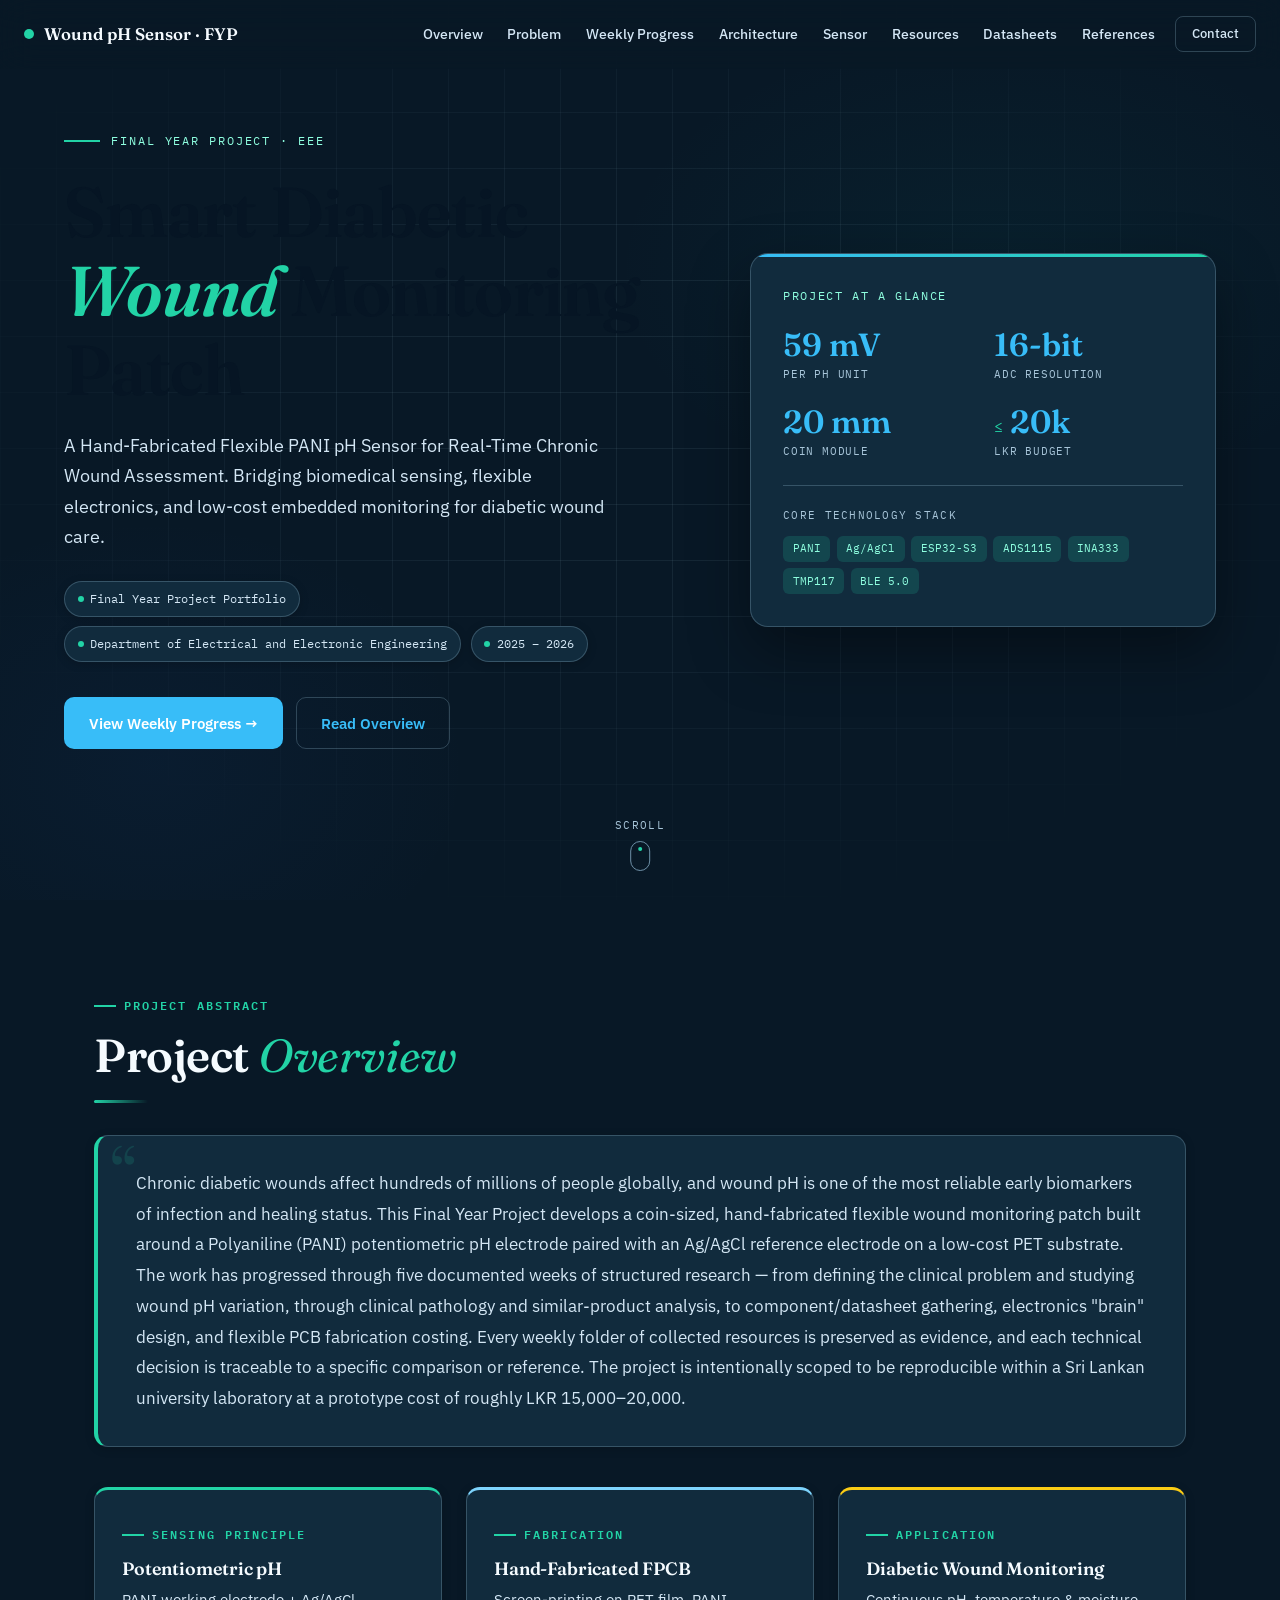
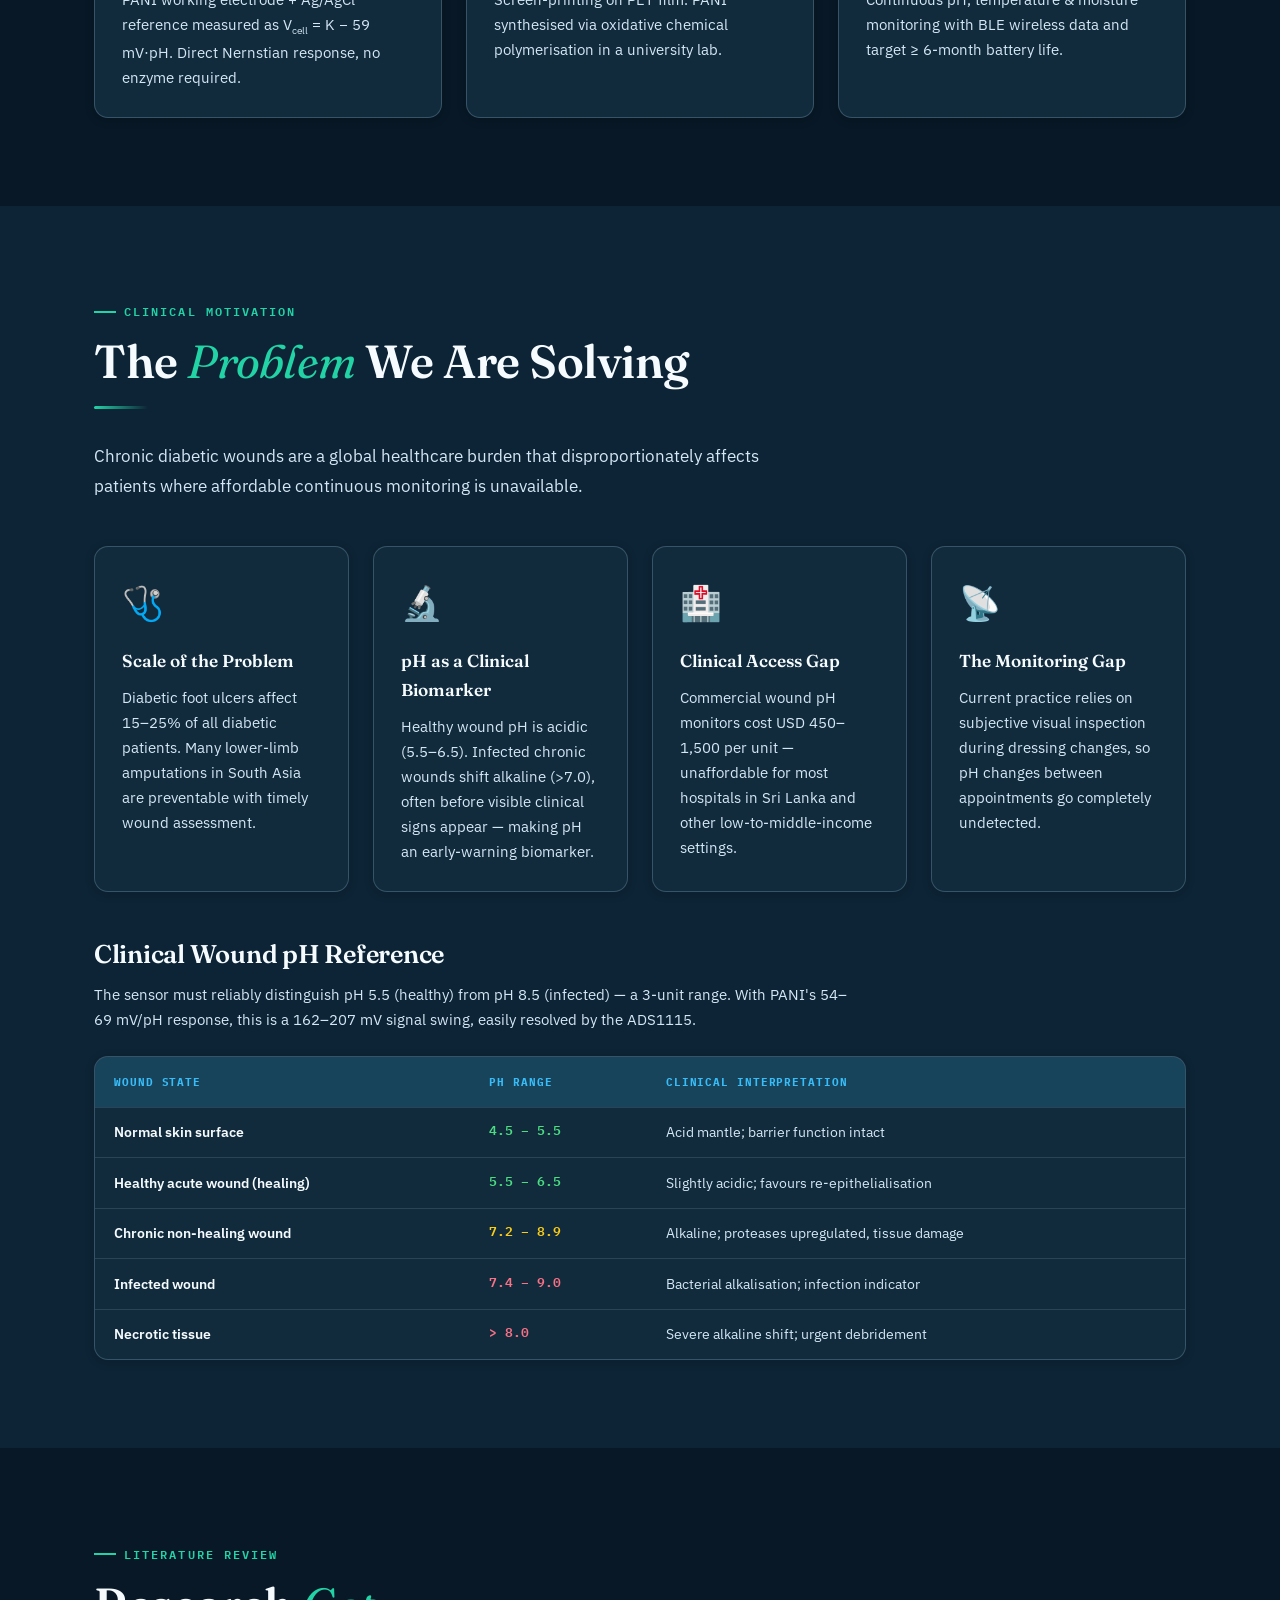
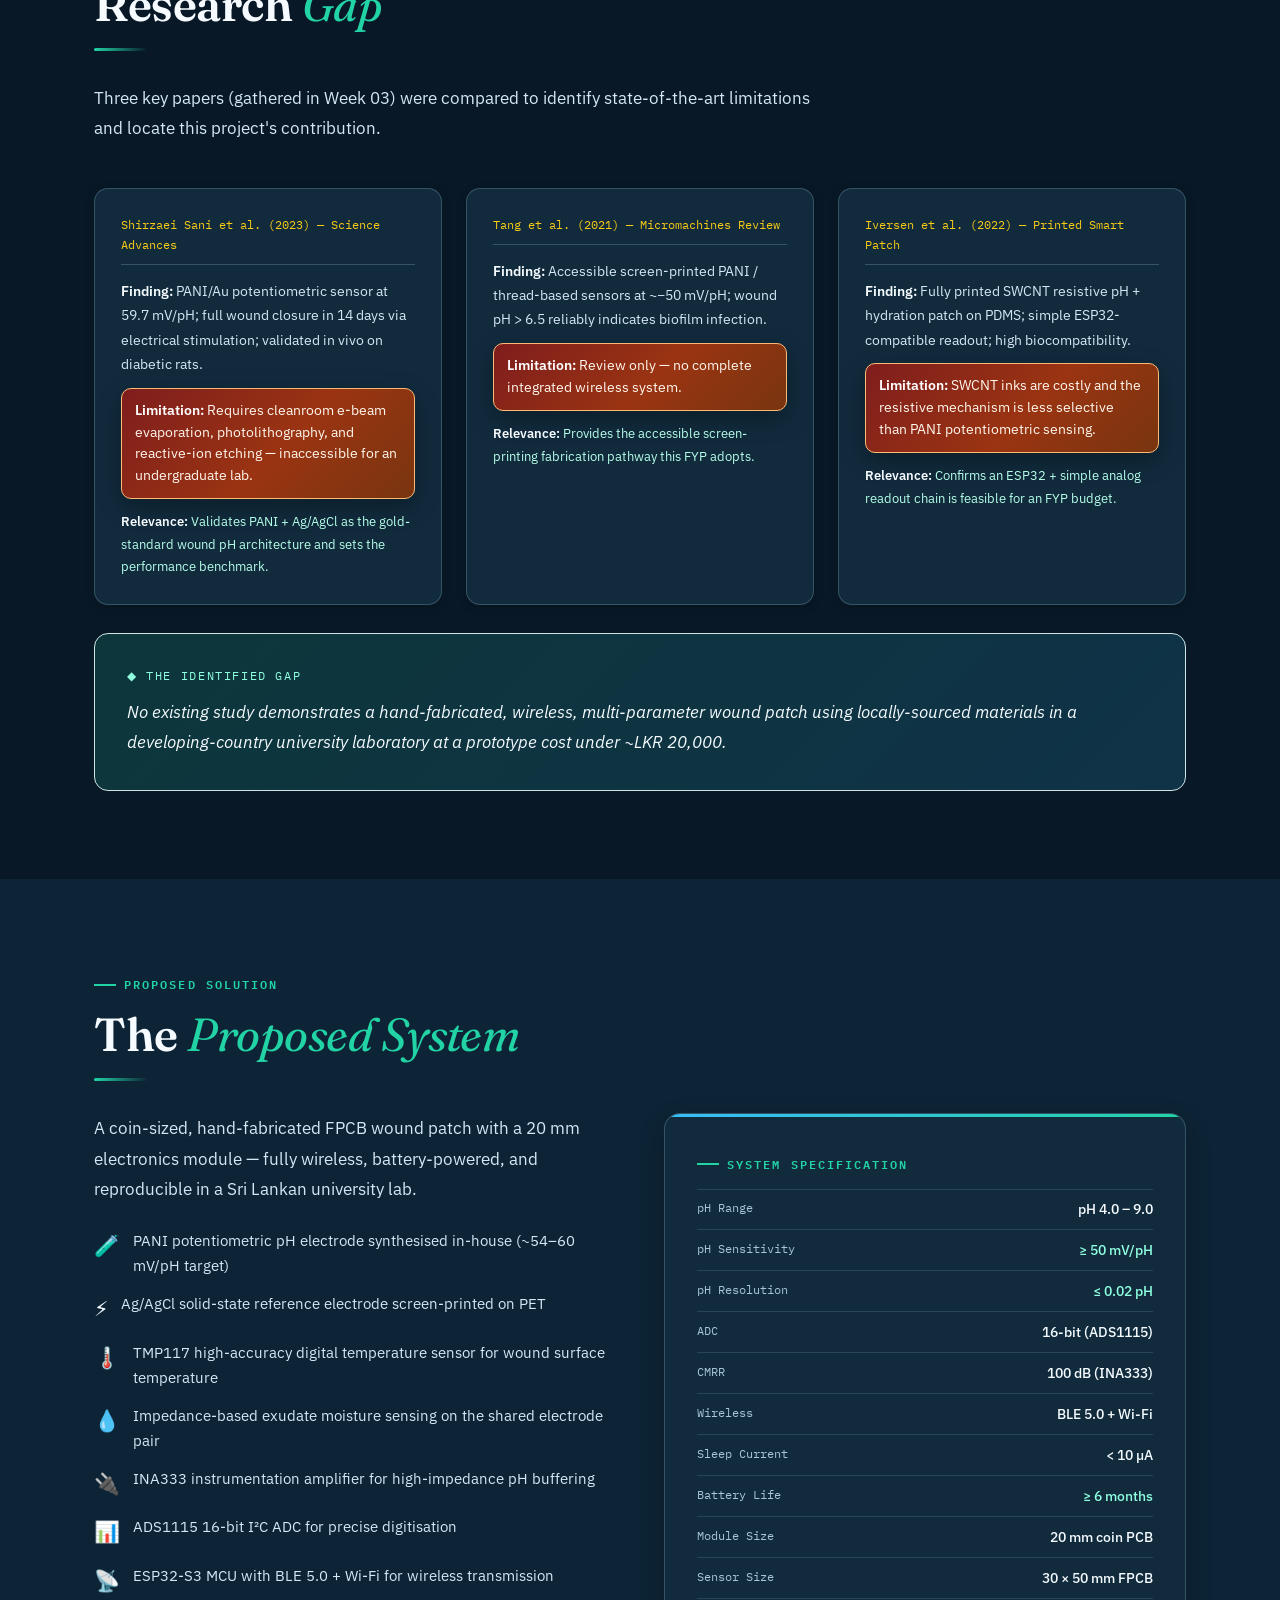
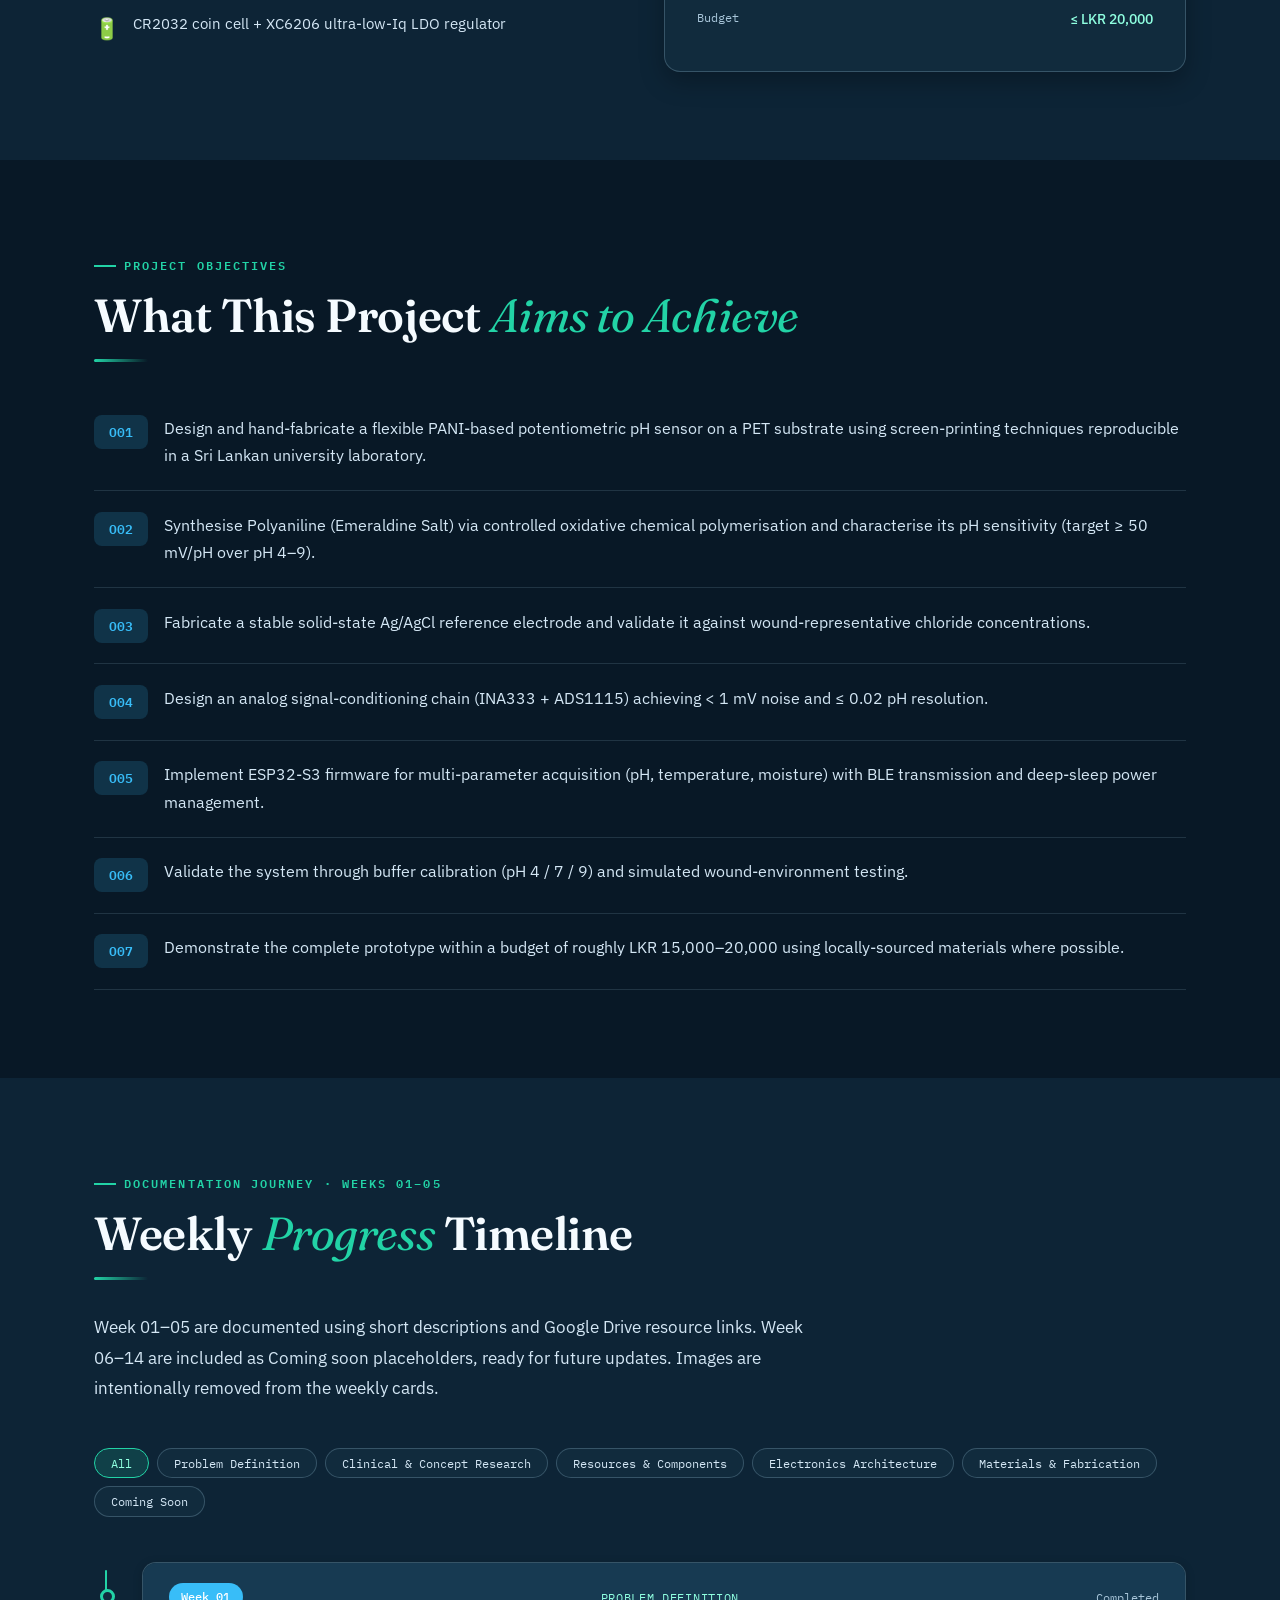
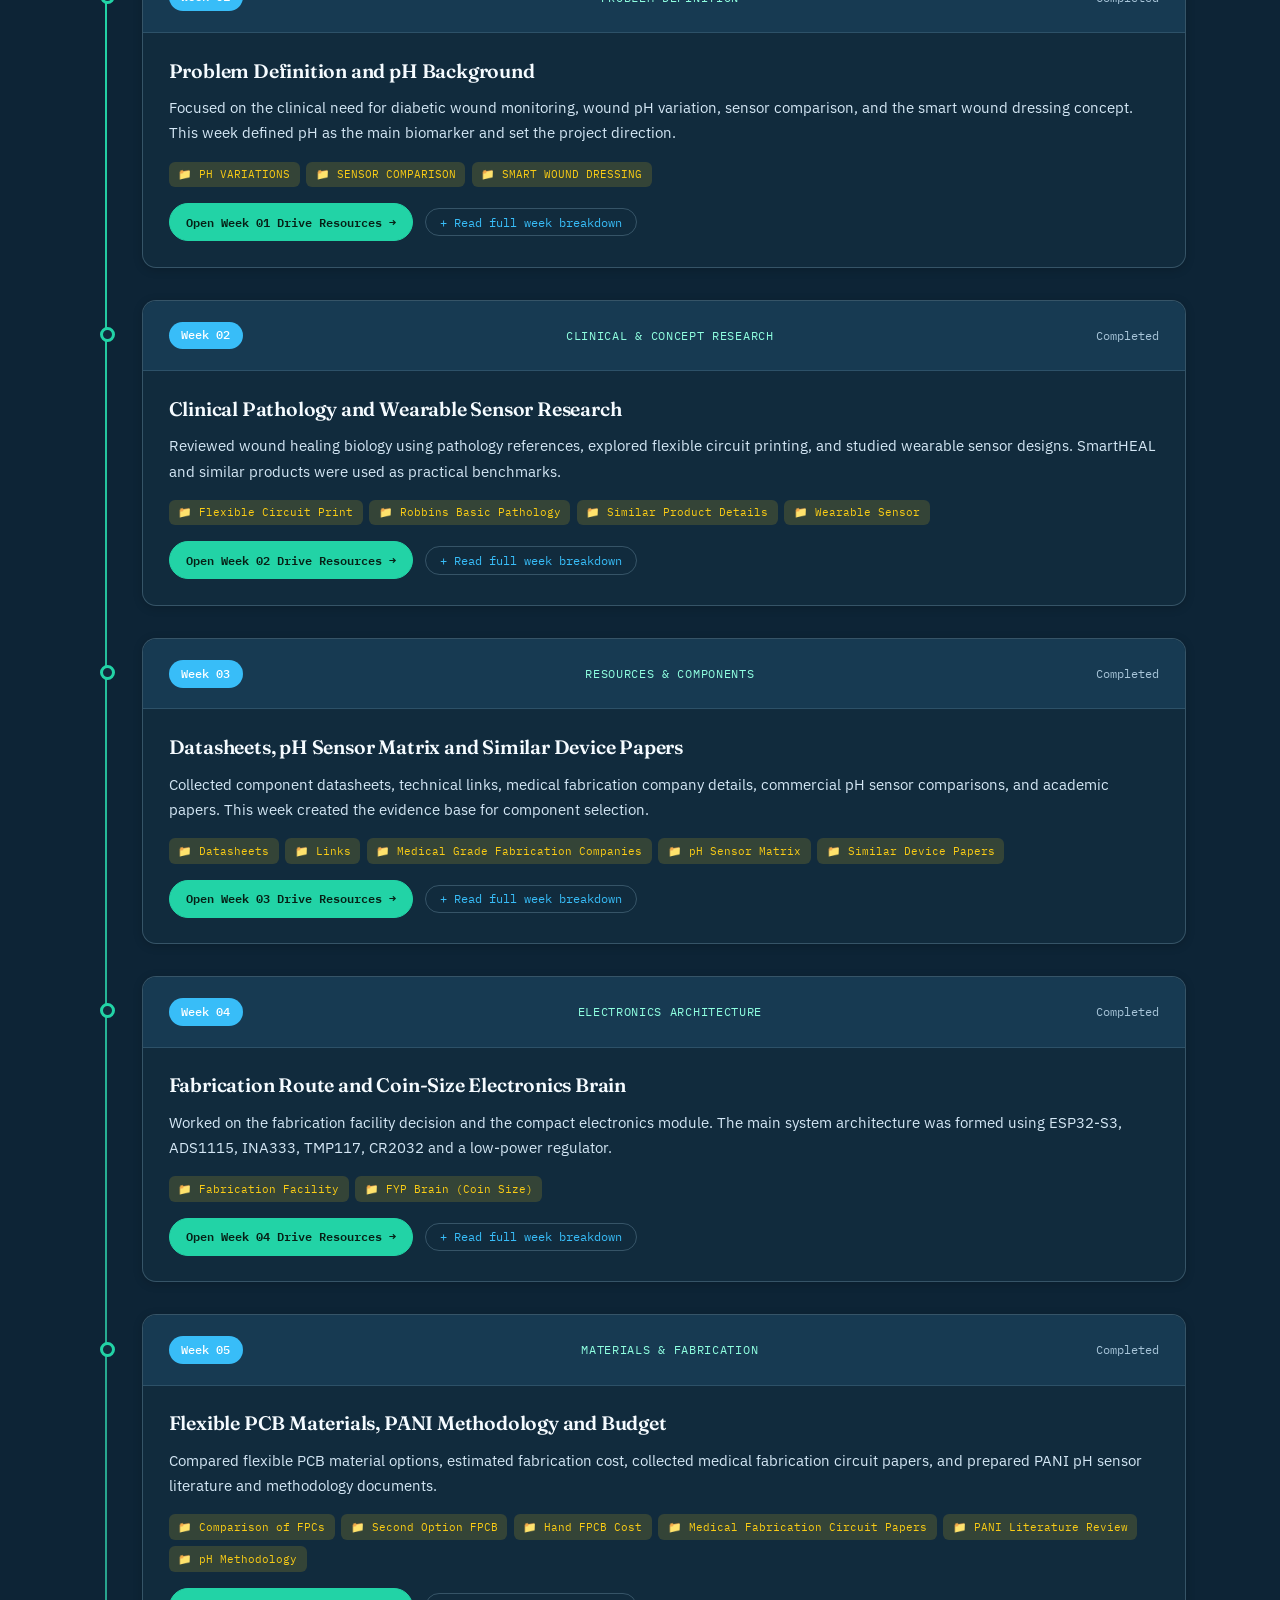
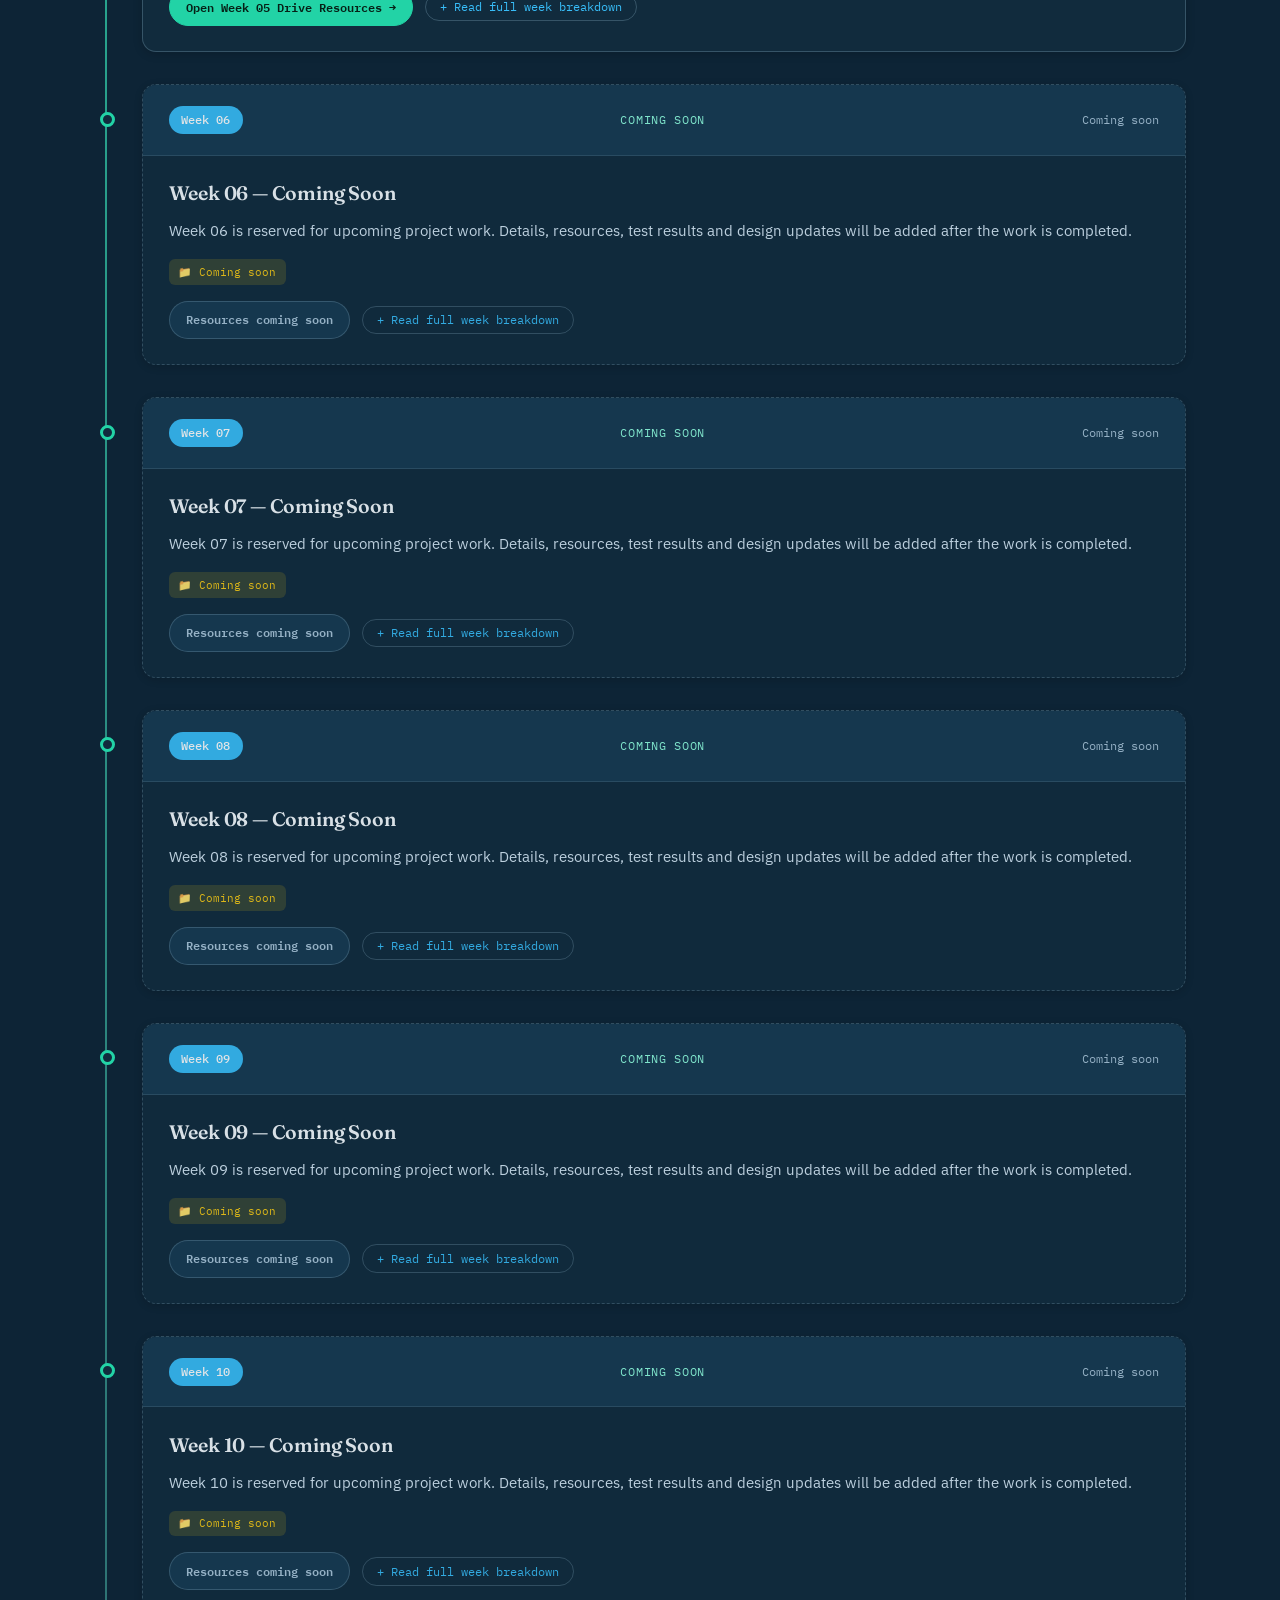
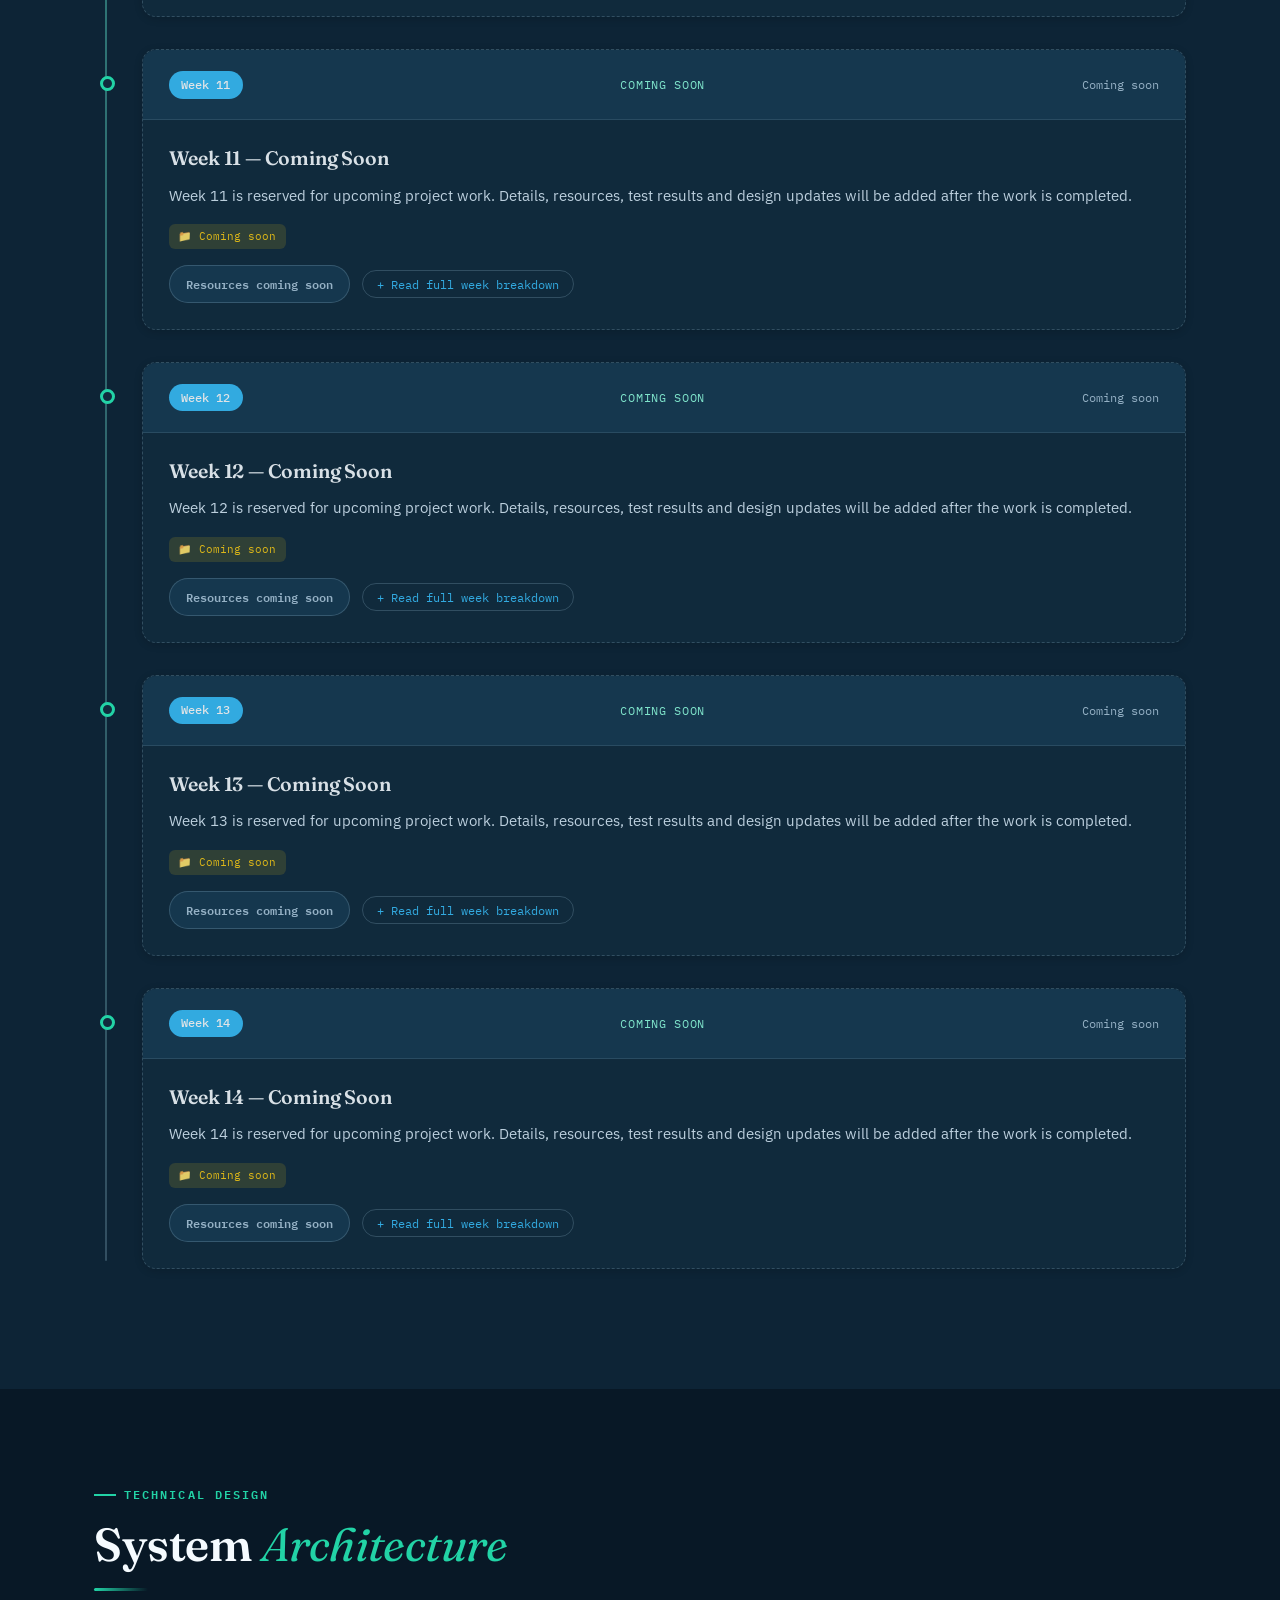
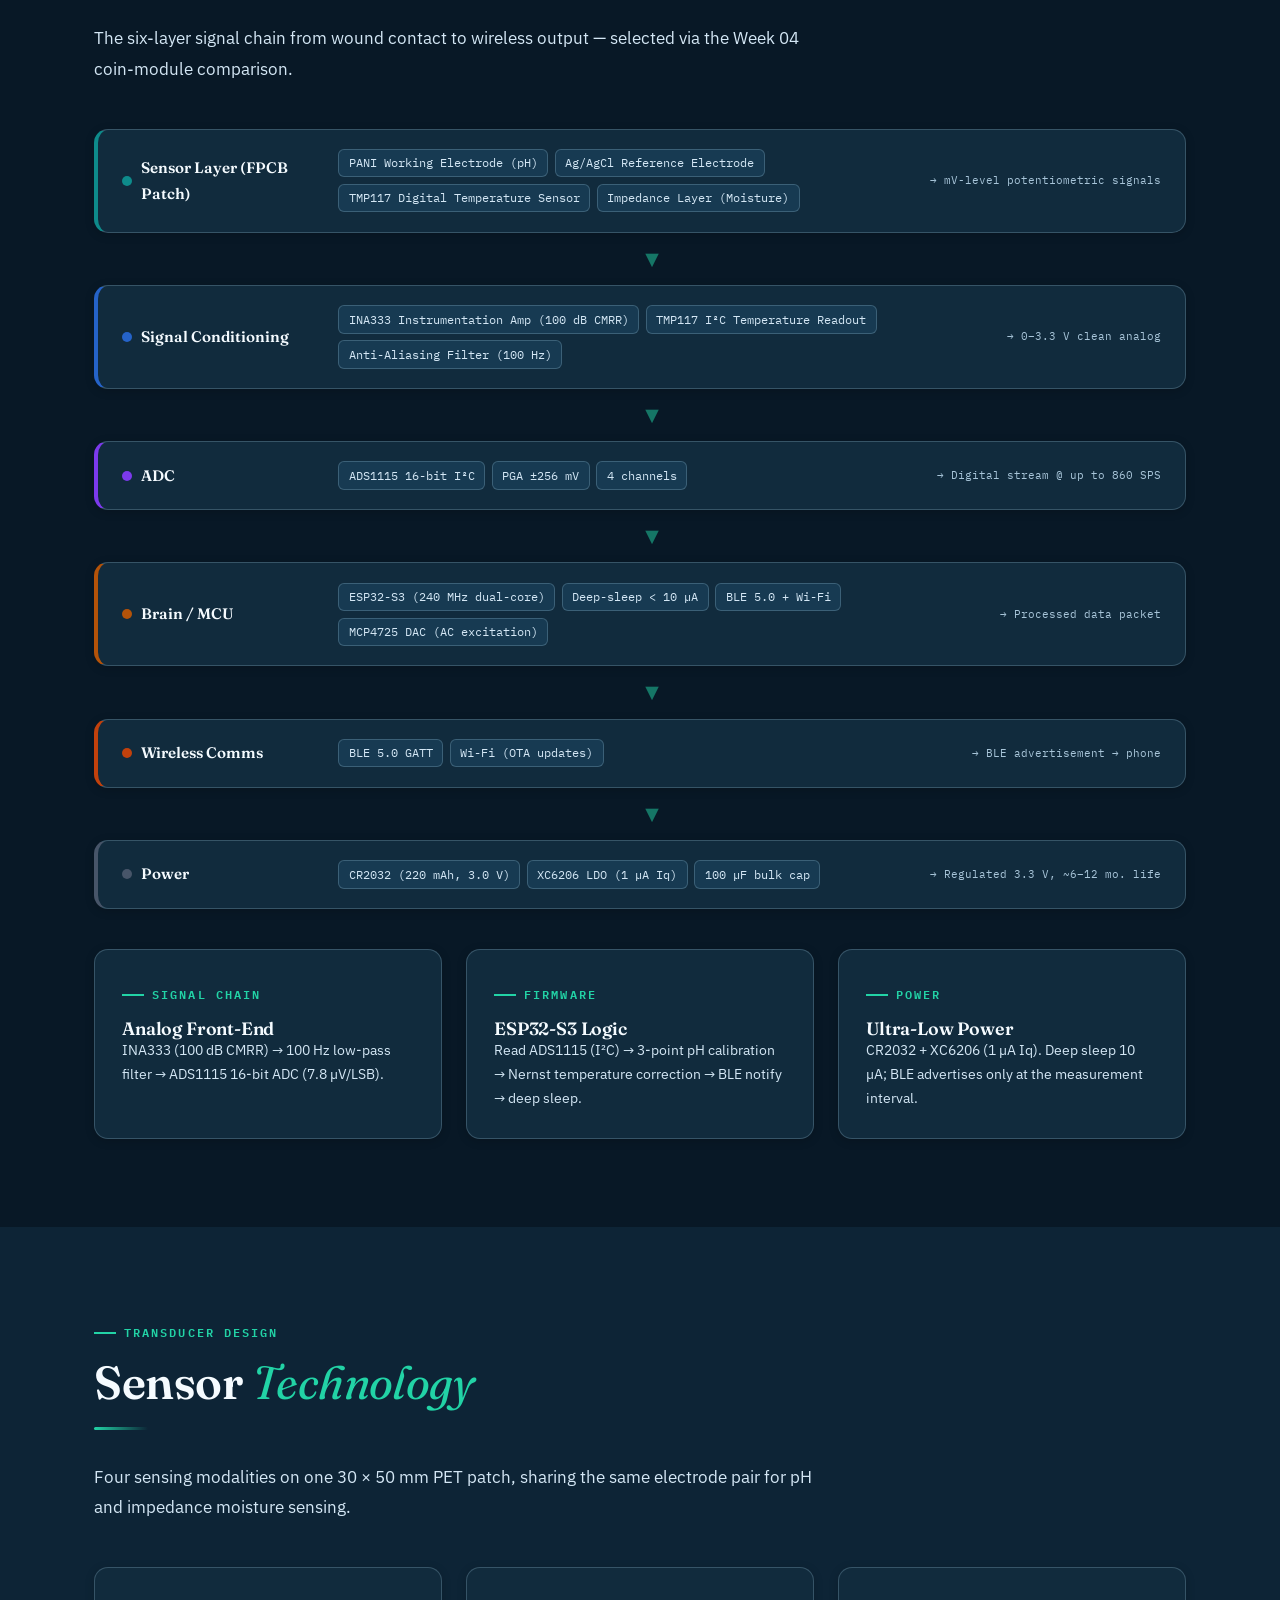
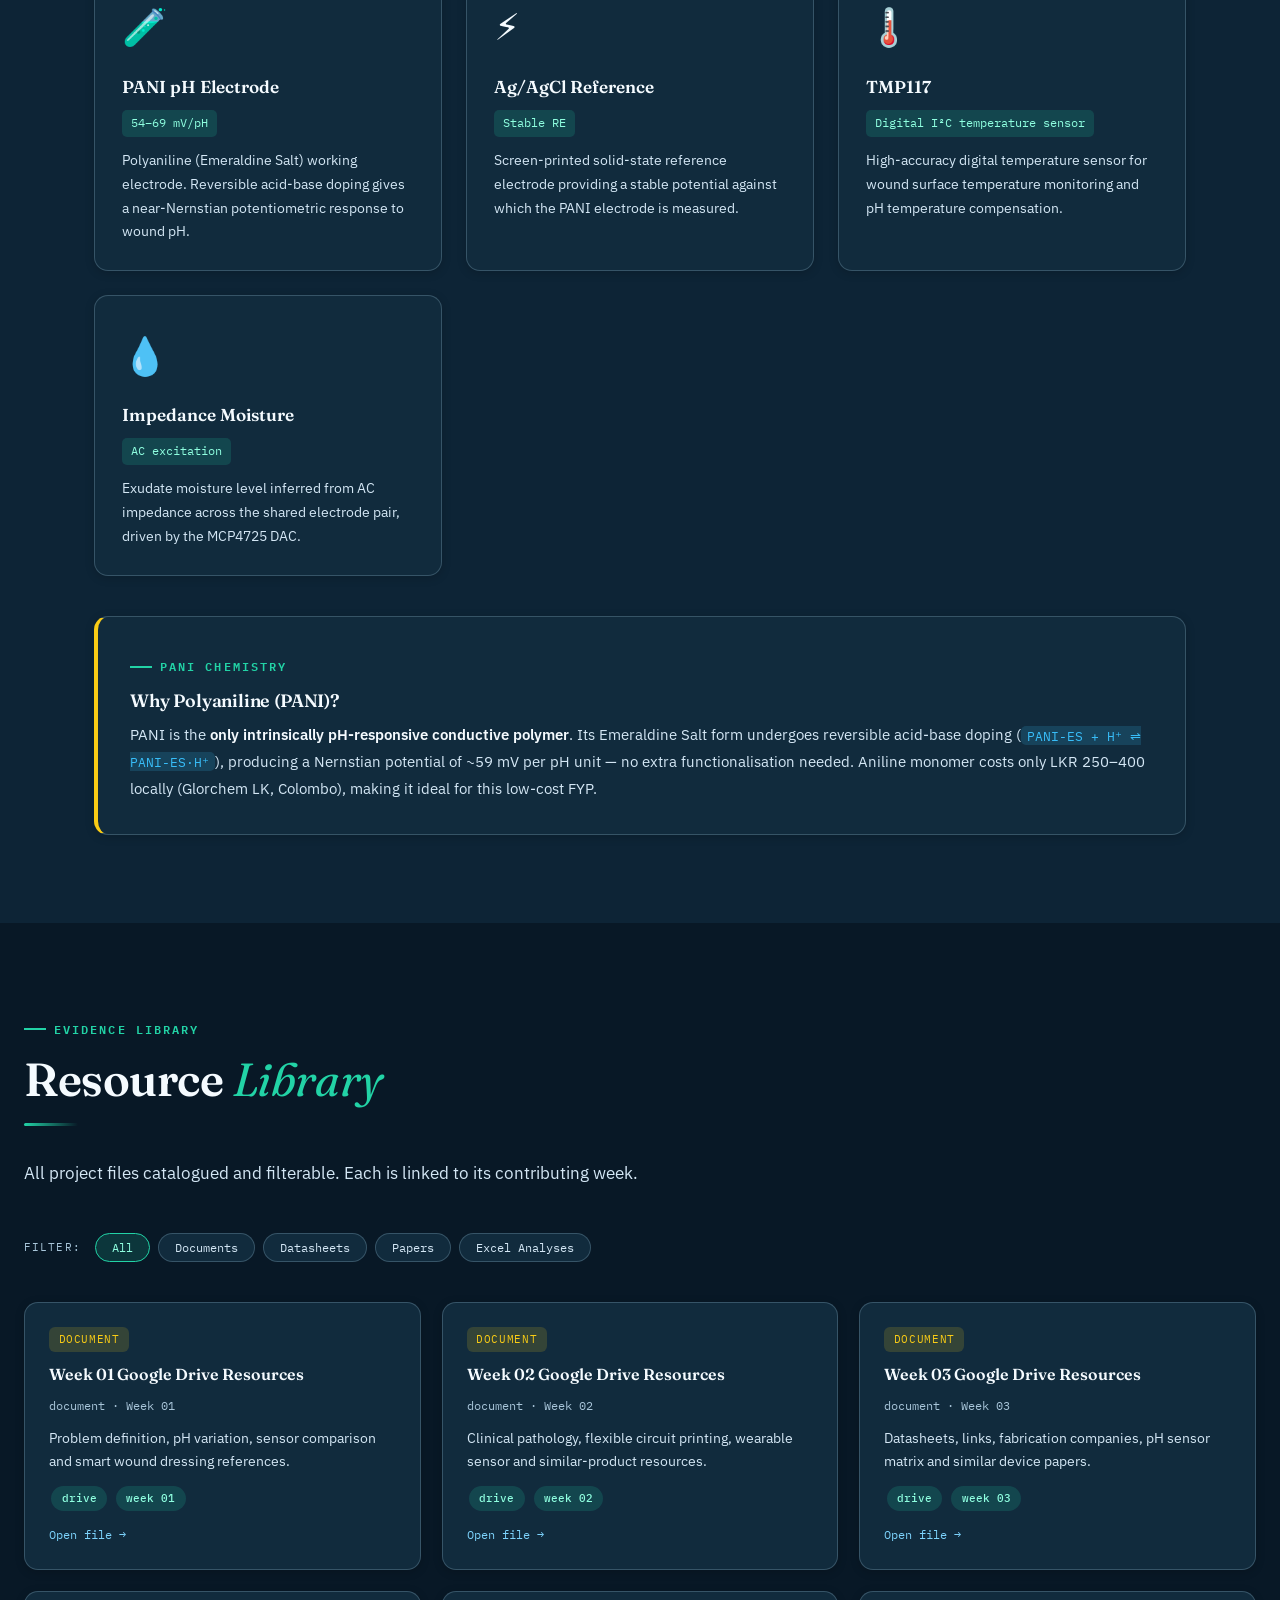
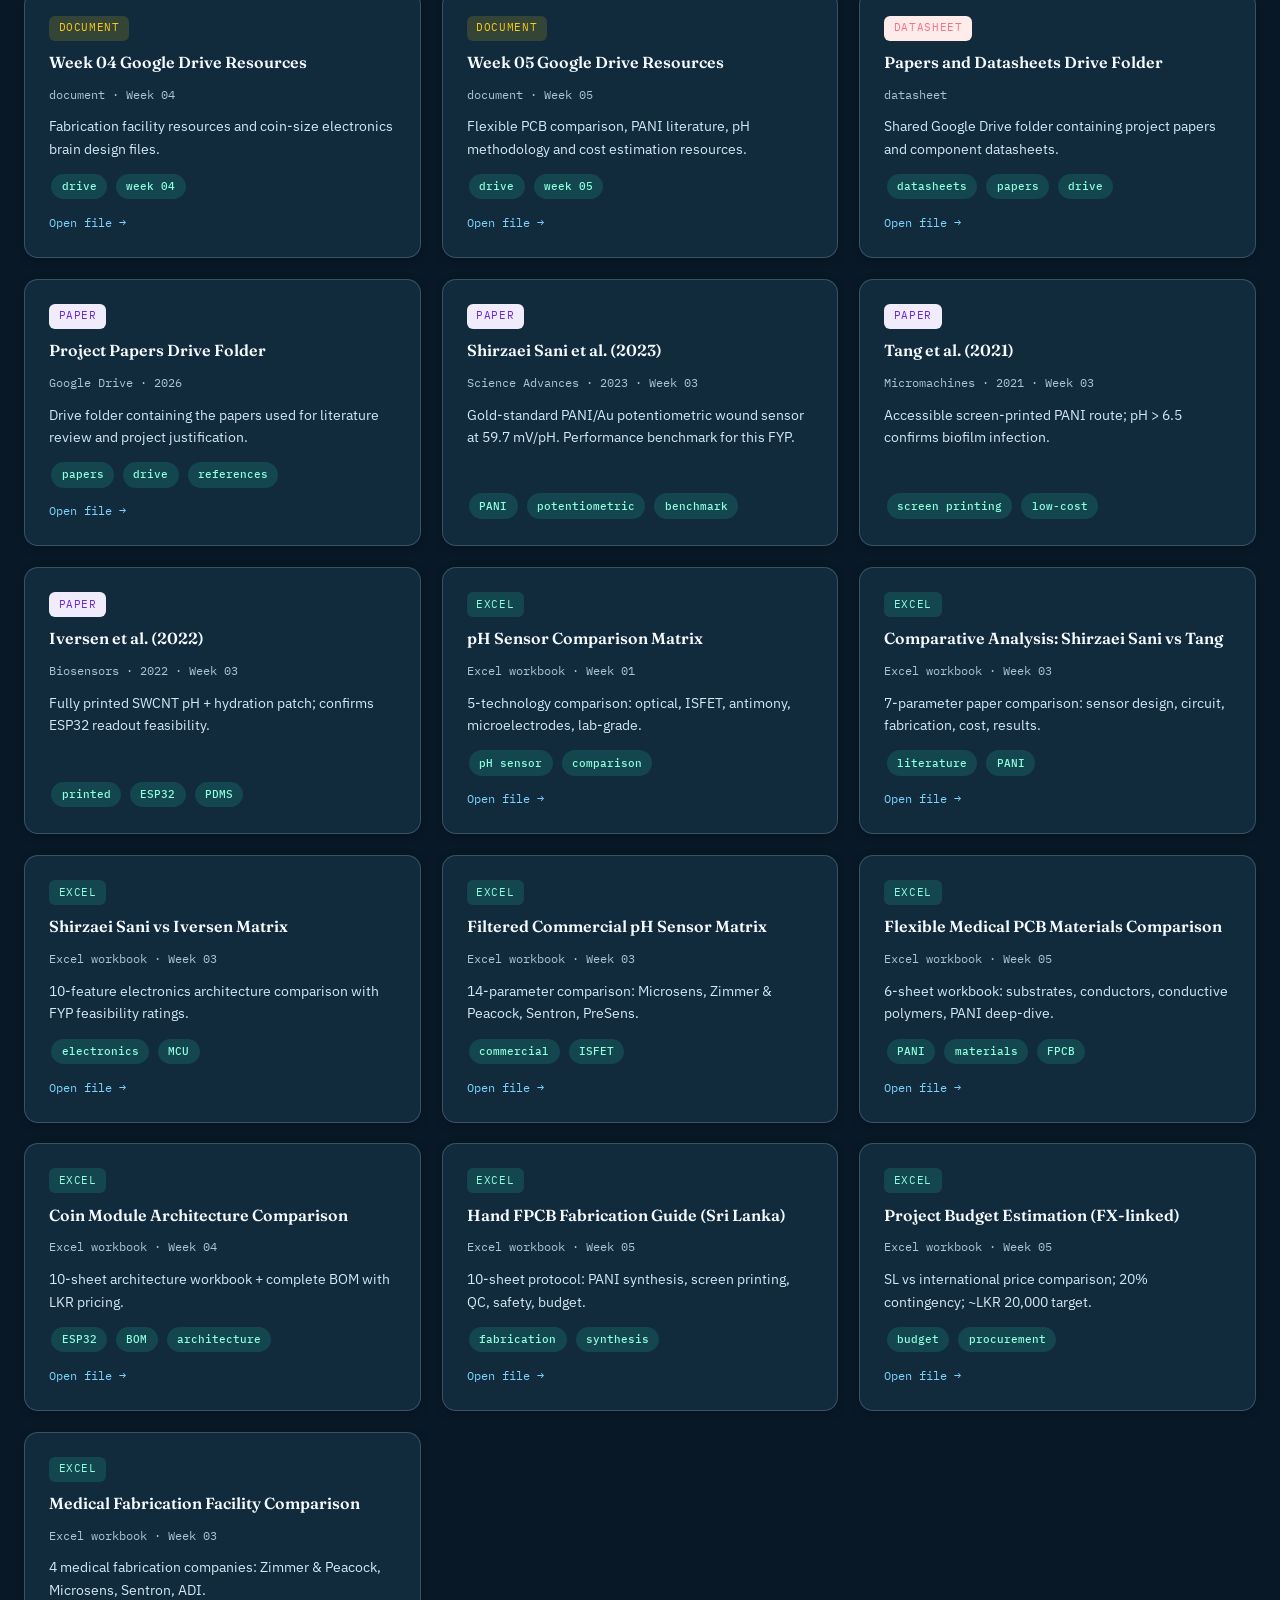
==== commit f395fac5: "Add files via upload" ====
--- a/index.html
+++ b/index.html
@@ -242,7 +242,7 @@
     <span class="section-label">Component References</span>
     <h2 class="section-title">Component <span class="hl">Datasheets</span></h2>
     <div class="divider"></div>
-    <p class="section-desc">Datasheets for every selected component. Place the PDFs in <code>documents/datasheets/</code> to enable direct viewing.</p>
+    <p class="section-desc">Datasheets for every selected component are listed below. The shared Google Drive folder also includes the project papers and datasheets used for reference.</p>
     <div class="res-grid" id="datasheets-grid"></div>
   </div>
 </section>
@@ -264,7 +264,7 @@
     <span class="section-label">Video &amp; External References</span>
     <h2 class="section-title">Reference <span class="hl">Videos</span> &amp; Publications</h2>
     <div class="divider"></div>
-    <p class="section-desc">Key references gathered in Weeks 02–03 — including SmartHEAL, the closest real-world product (2022 James Dyson Award winner).</p>
+    <p class="section-desc">Key references gathered in Weeks 02–03 — including SmartHEAL and the shared papers/datasheets Drive folder used for project reference.</p>
     <div class="res-grid" id="videos-grid"></div>
     <h3 style="margin:2.5rem 0 1.5rem">Foundational Publications</h3>
     <div class="res-grid" id="publications-grid"></div>
--- a/style.css
+++ b/style.css
@@ -275,7 +275,7 @@
 .paper-card:hover { transform: translateY(-3px); box-shadow: var(--shadow-md); }
 .paper-citation { font-family: var(--font-mono); font-size:.74rem; color: var(--amber); border-bottom:1px solid var(--border); padding-bottom:.55rem; margin-bottom:.85rem; }
 .paper-finding { font-size:.9rem; color: var(--ink-soft); margin-bottom:.7rem; }
-.paper-limit { font-size:.85rem; color:#FFF7ED; background:linear-gradient(135deg, rgba(127,29,29,.82), rgba(154,52,18,.78)); border:1px solid rgba(253,186,116,.72); padding:.7rem .85rem; border-radius:10px; line-height:1.6; box-shadow:0 8px 24px rgba(0,0,0,.22); }
+.paper-limit { font-size:.85rem; color:#FFF7ED; background:linear-gradient(135deg, #7F1D1D 0%, #9A3412 55%, #78350F 100%); border:1px solid #FDBA74; padding:.7rem .85rem; border-radius:10px; line-height:1.6; box-shadow:0 8px 24px rgba(0,0,0,.32); }
 .paper-relevance { font-size:.83rem; color: #B6FFE9; margin-top:.7rem; }
 .gap-box { background: linear-gradient(135deg, var(--accent-tint), var(--primary-tint)); border:1px solid #CFE6E4; border-radius: var(--radius); padding: 2rem; }
 .gap-label { font-family: var(--font-mono); font-size:.72rem; letter-spacing:.14em; text-transform:uppercase; color: var(--accent-deep); margin-bottom:.7rem; display:block; }
@@ -438,8 +438,8 @@
 .profile-summary .em { color: var(--accent-deep); font-style:italic; }
 
 /* ═══ CONTACT ═══ */
-#contact { text-align:center; background: radial-gradient(circle at 18% 20%, rgba(34,211,166,.18), transparent 32%), radial-gradient(circle at 82% 15%, rgba(56,189,248,.18), transparent 35%), linear-gradient(135deg, #061524 0%, #0B2538 55%, #0B3A3F 100%); }
-.contact-inner { max-width:720px; margin:0 auto; padding:2rem; border:1px solid rgba(125,211,252,.28); border-radius:22px; background:rgba(8,24,38,.78); box-shadow:0 24px 70px rgba(0,0,0,.34); }
+#contact { text-align:center; background: radial-gradient(circle at 18% 20%, rgba(34,211,166,.22), transparent 32%), radial-gradient(circle at 82% 15%, rgba(250,204,21,.16), transparent 35%), linear-gradient(135deg, #03111D 0%, #06283D 55%, #064E55 100%); }
+.contact-inner { max-width:720px; margin:0 auto; padding:2rem; border:1px solid rgba(250,204,21,.45); border-radius:22px; background:rgba(3,17,29,.88); box-shadow:0 24px 70px rgba(0,0,0,.45); }
 .contact-links { display:flex; justify-content:center; gap:1rem; flex-wrap:wrap; margin-top:2rem; }
 #contact .btn-outline { border-color:#FACC15; color:#FFF7C2; }
 #contact .btn-outline:hover { background:#FACC15; color:#061524; }
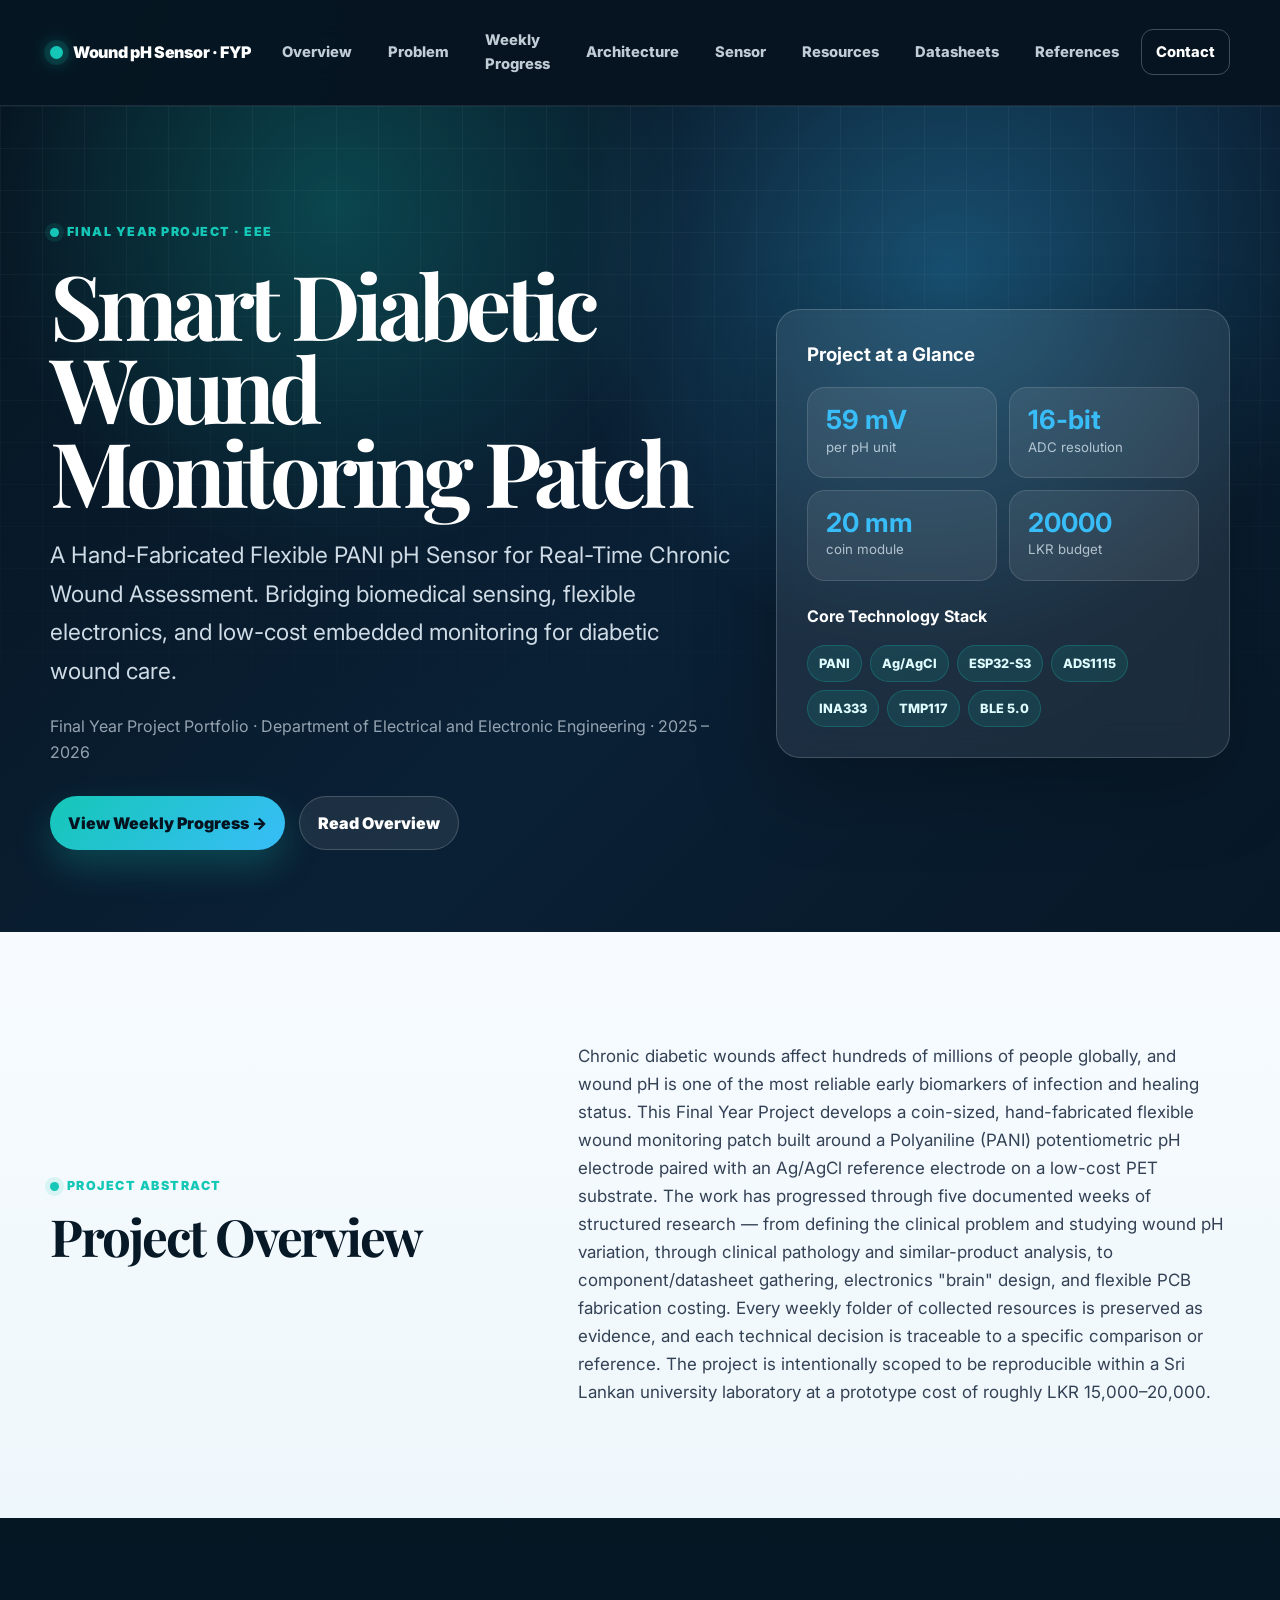
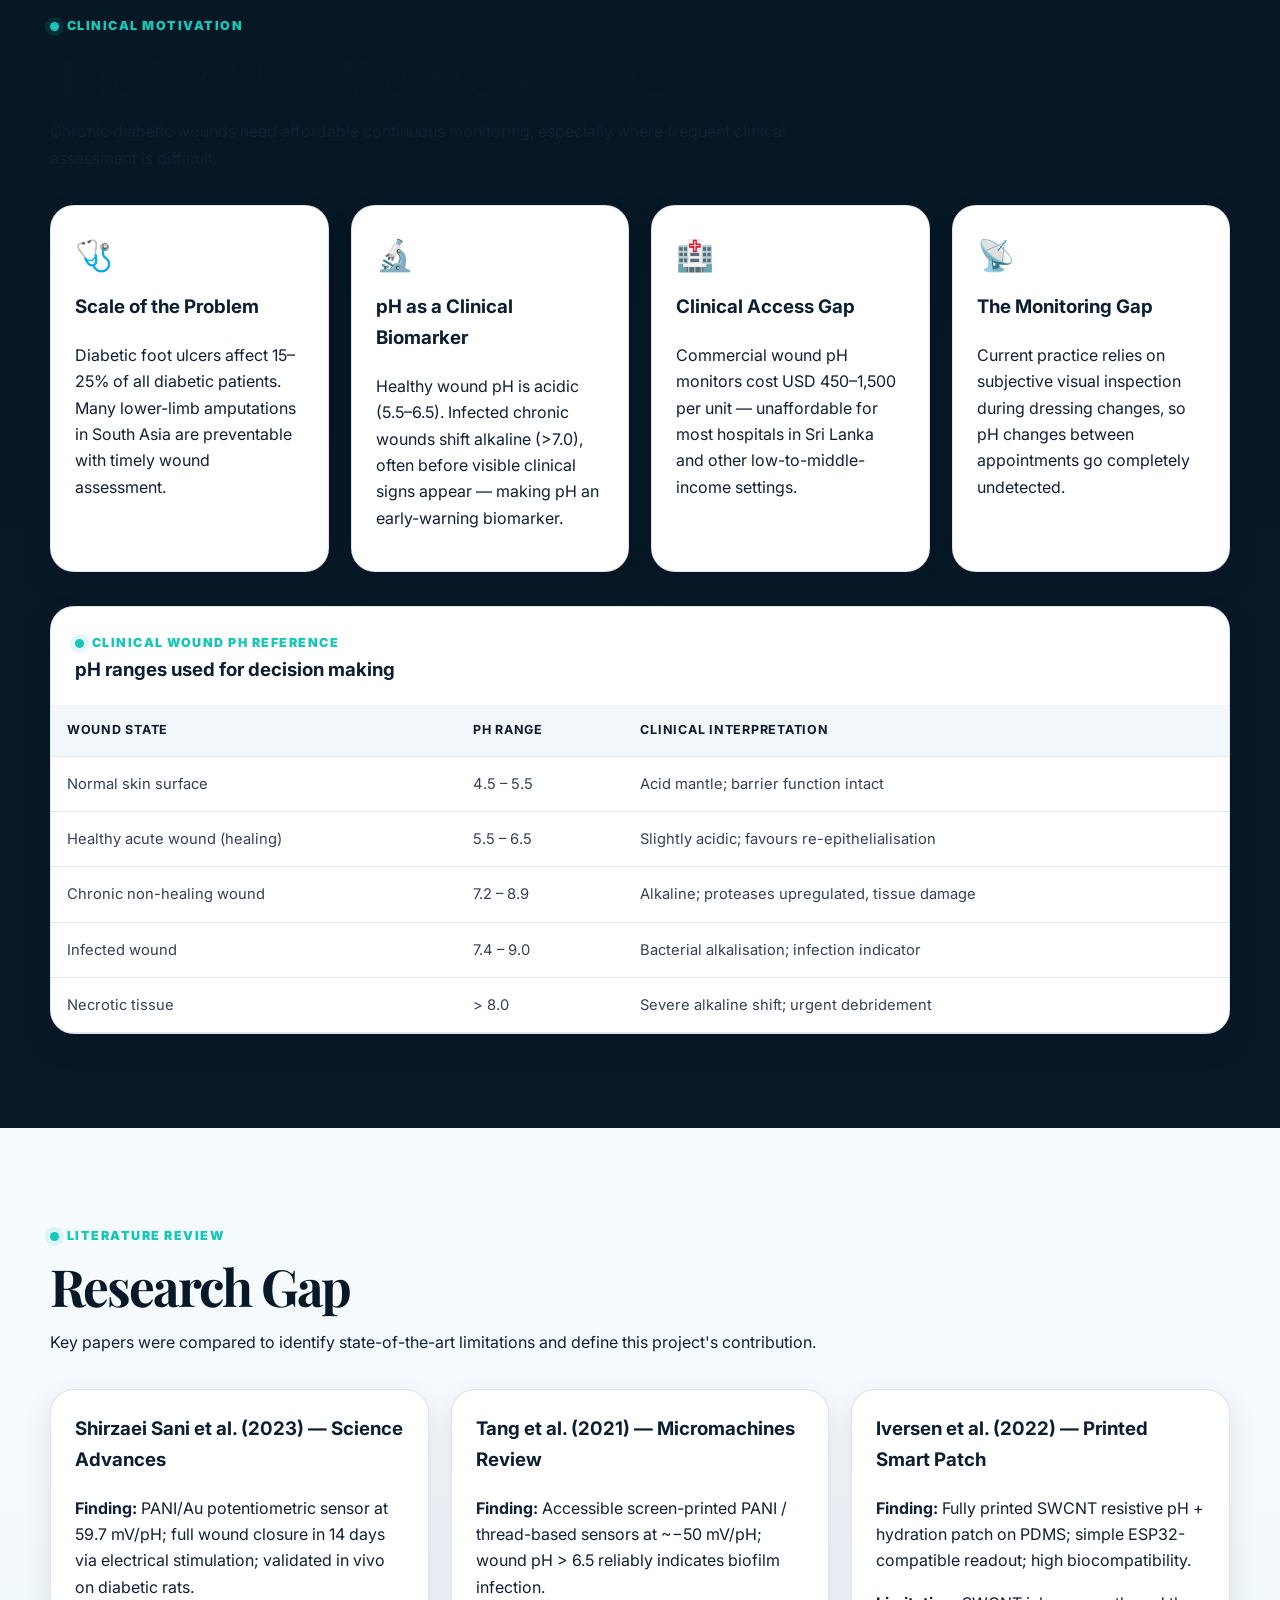
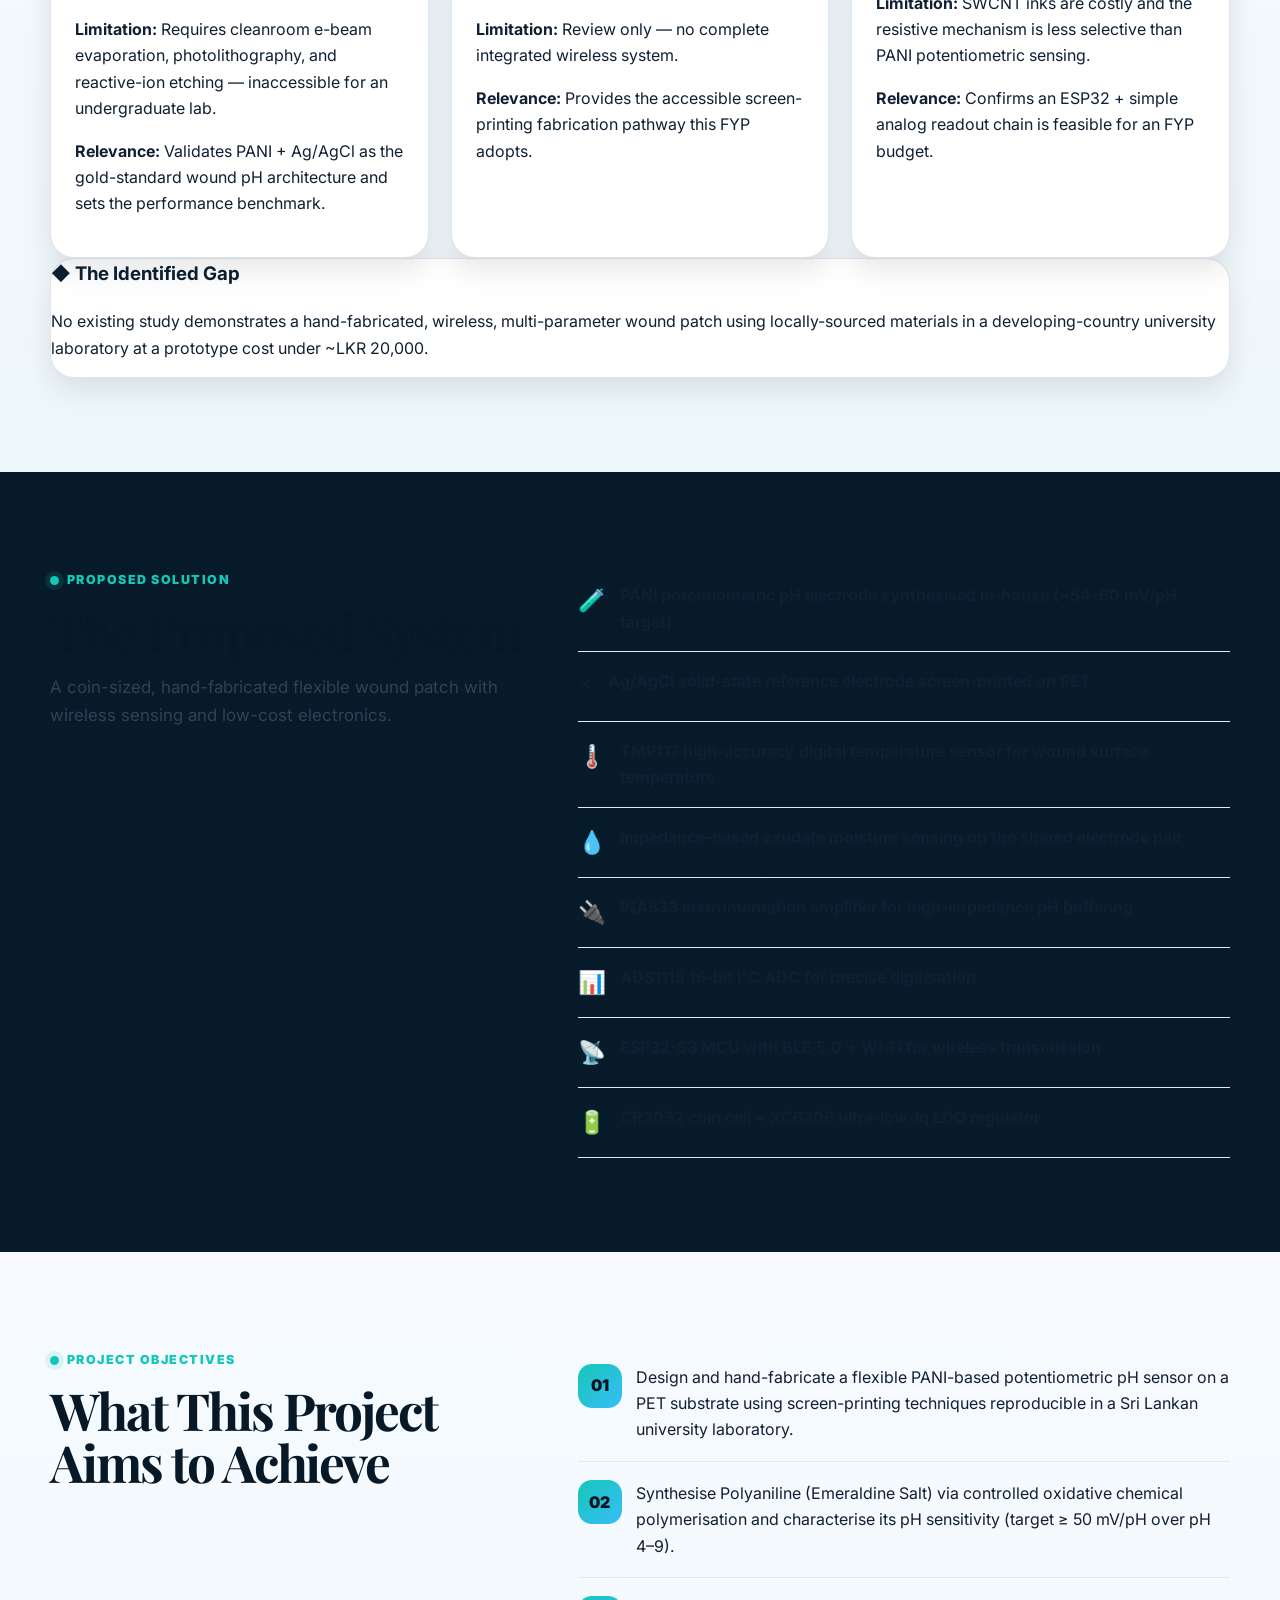
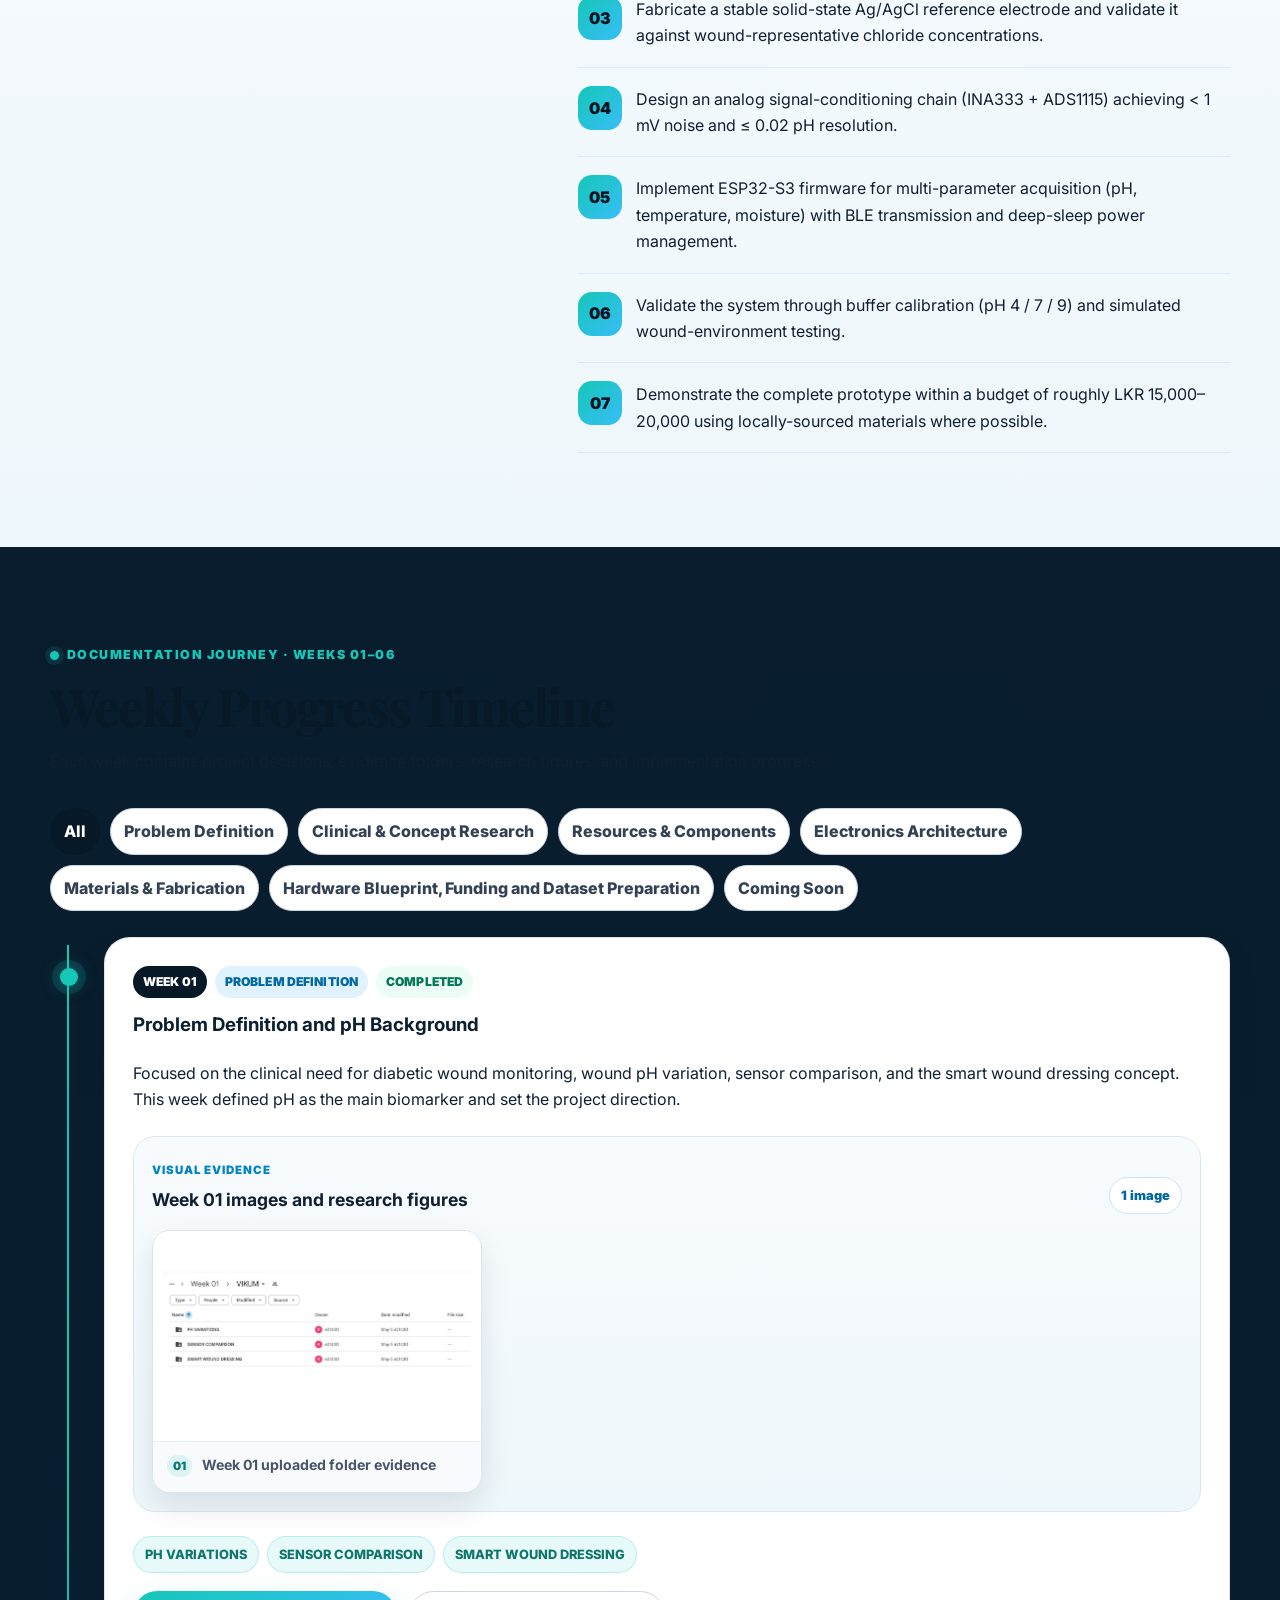
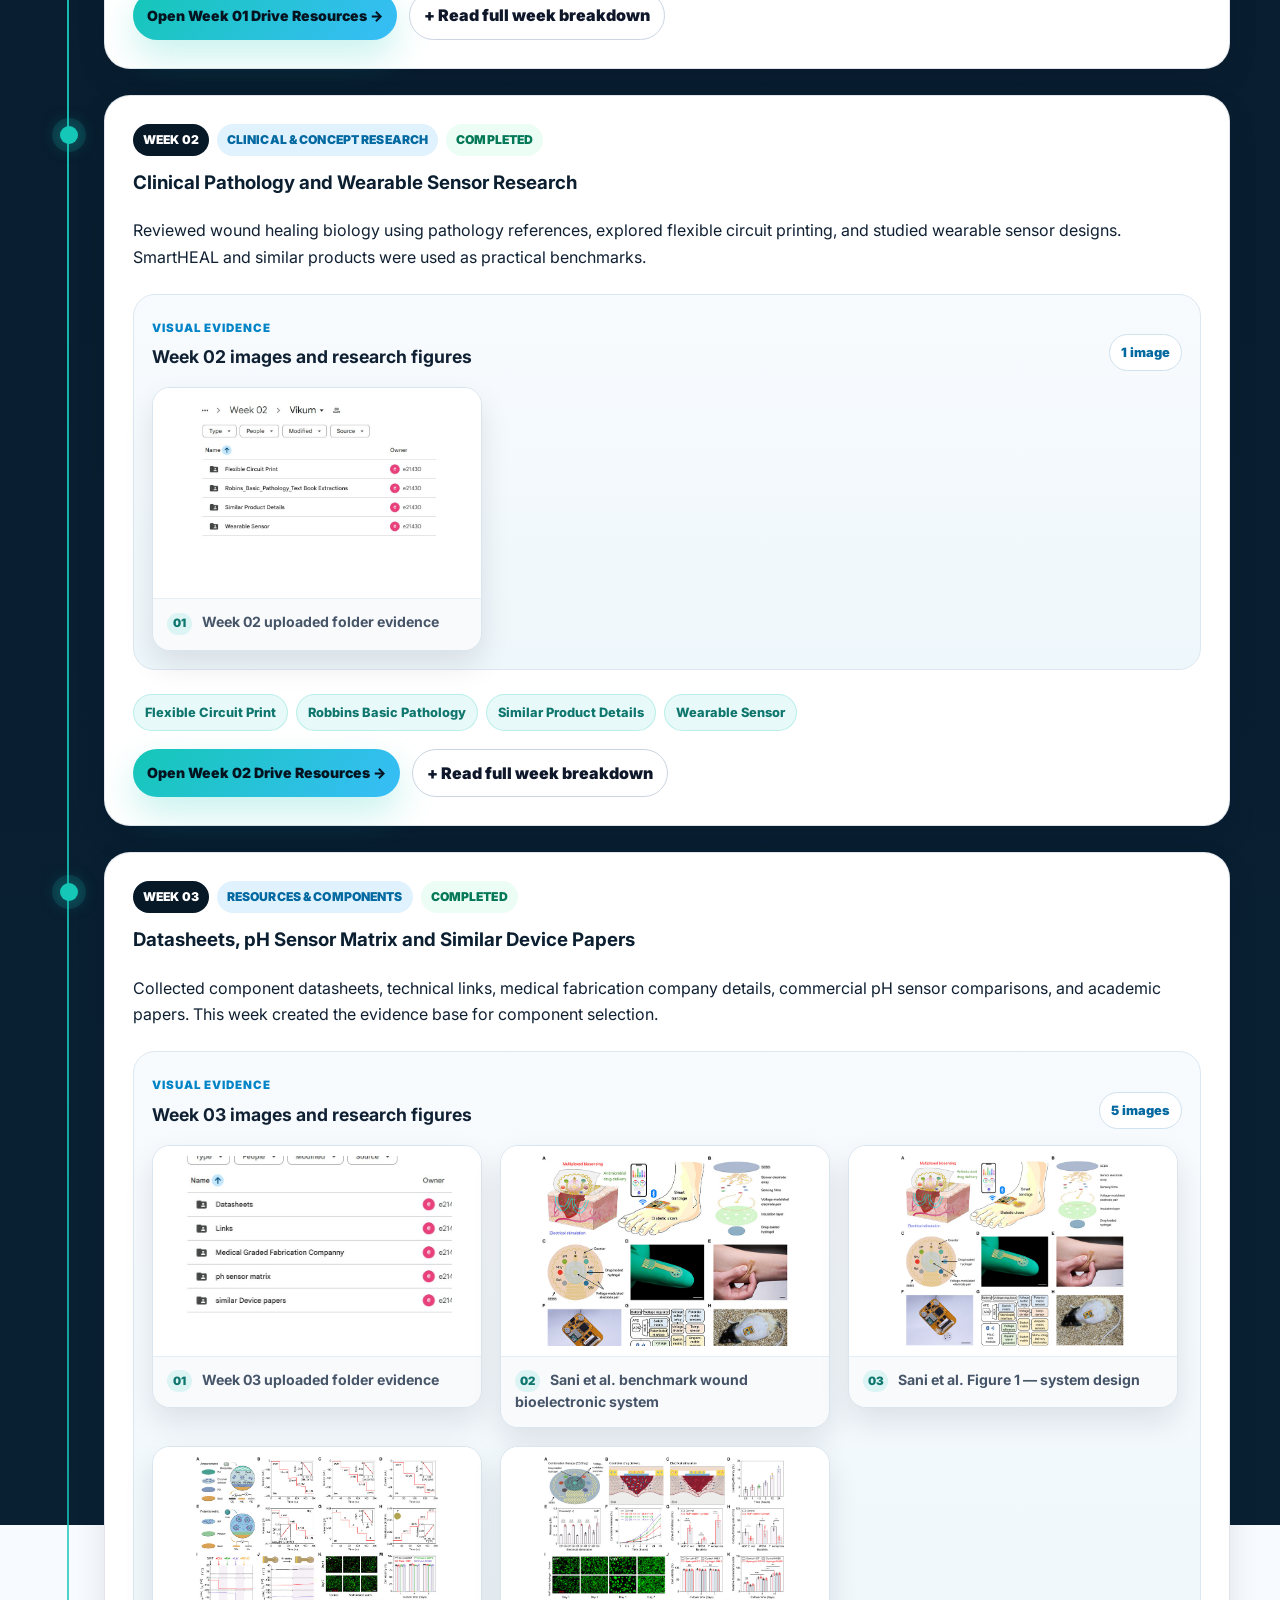
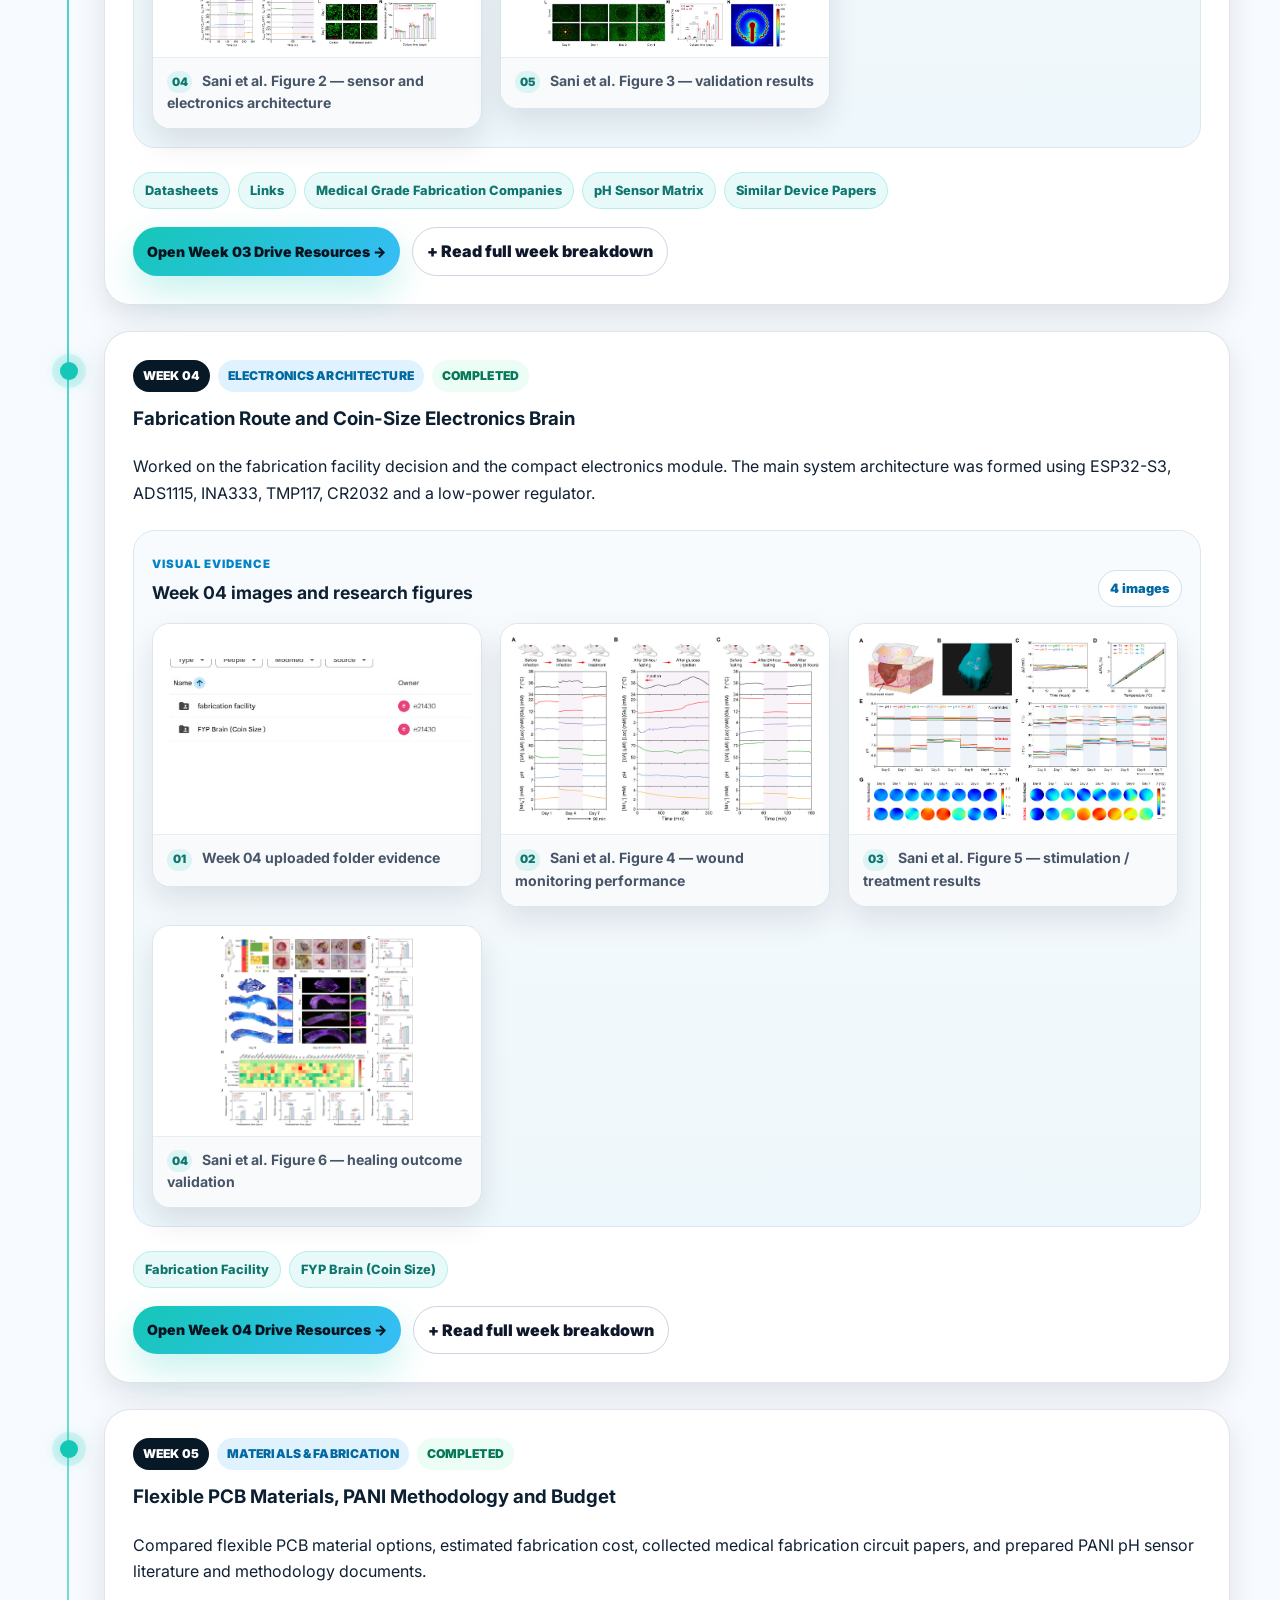
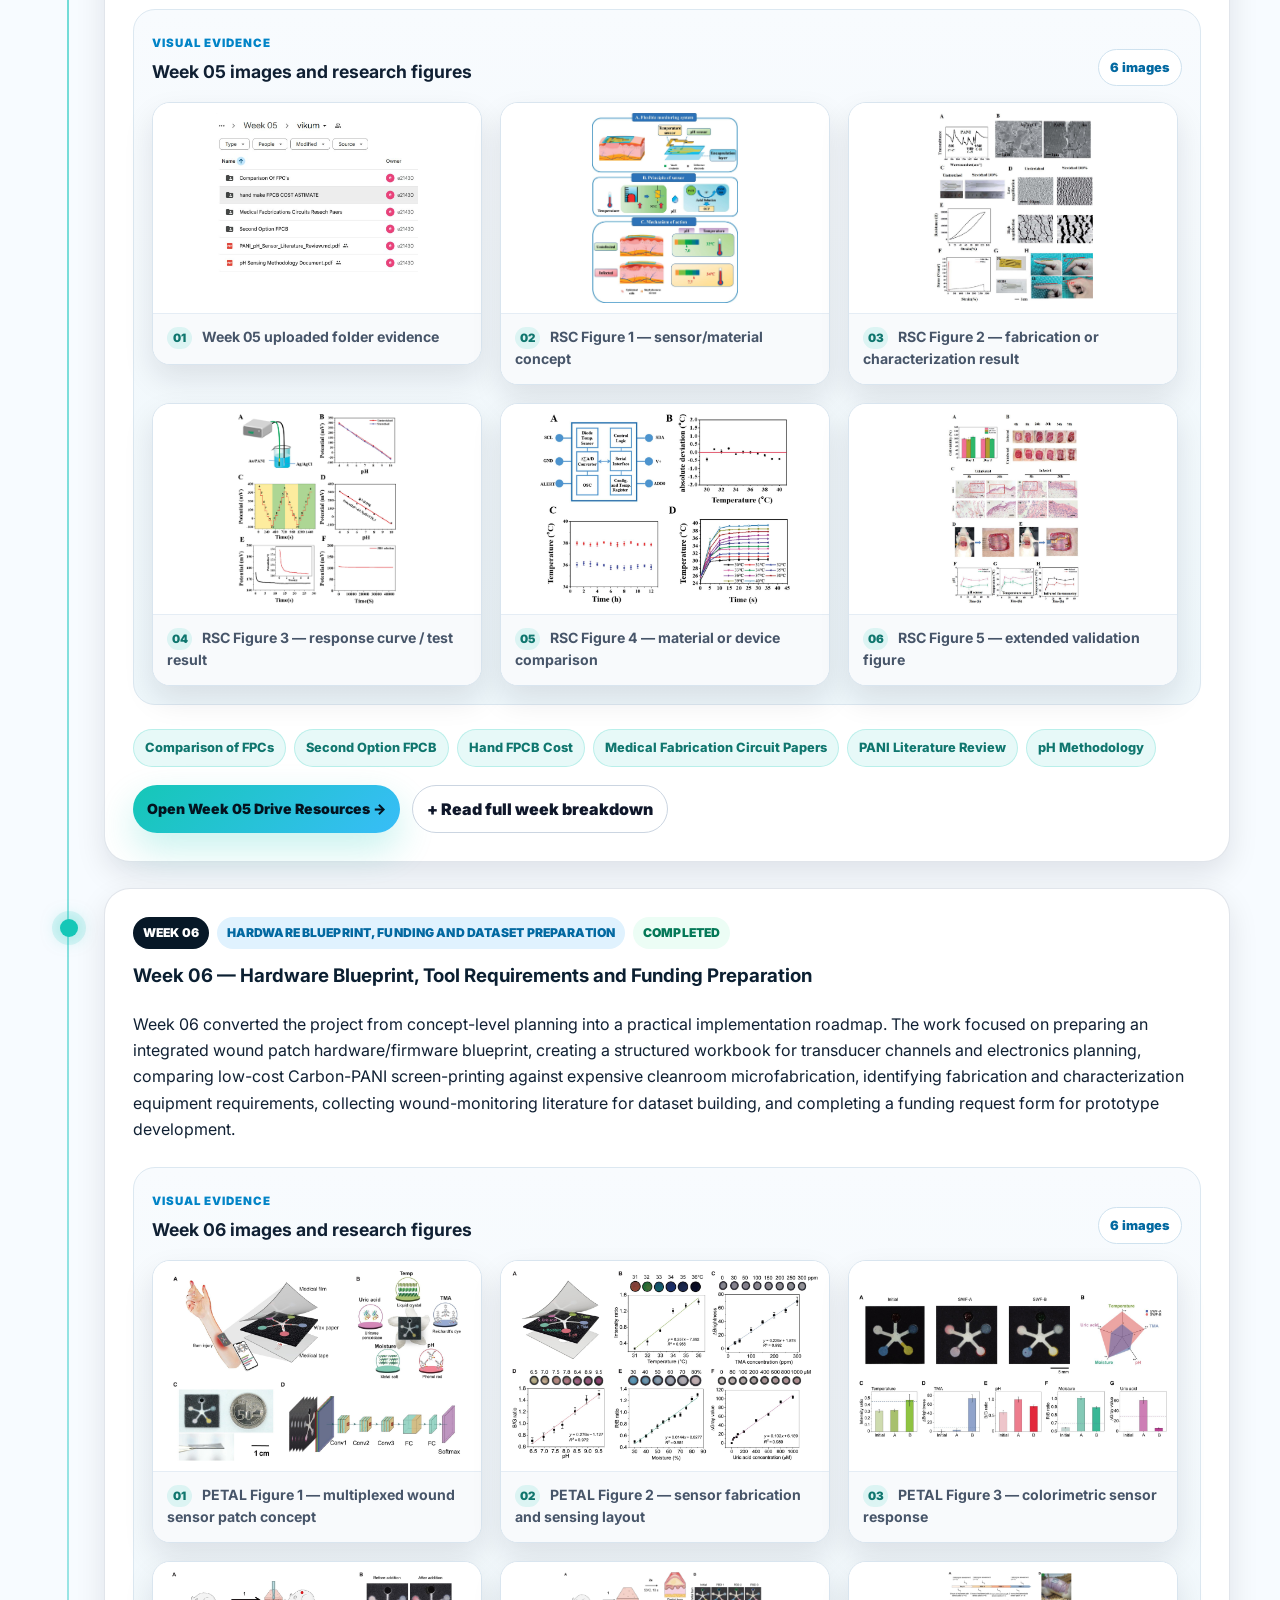
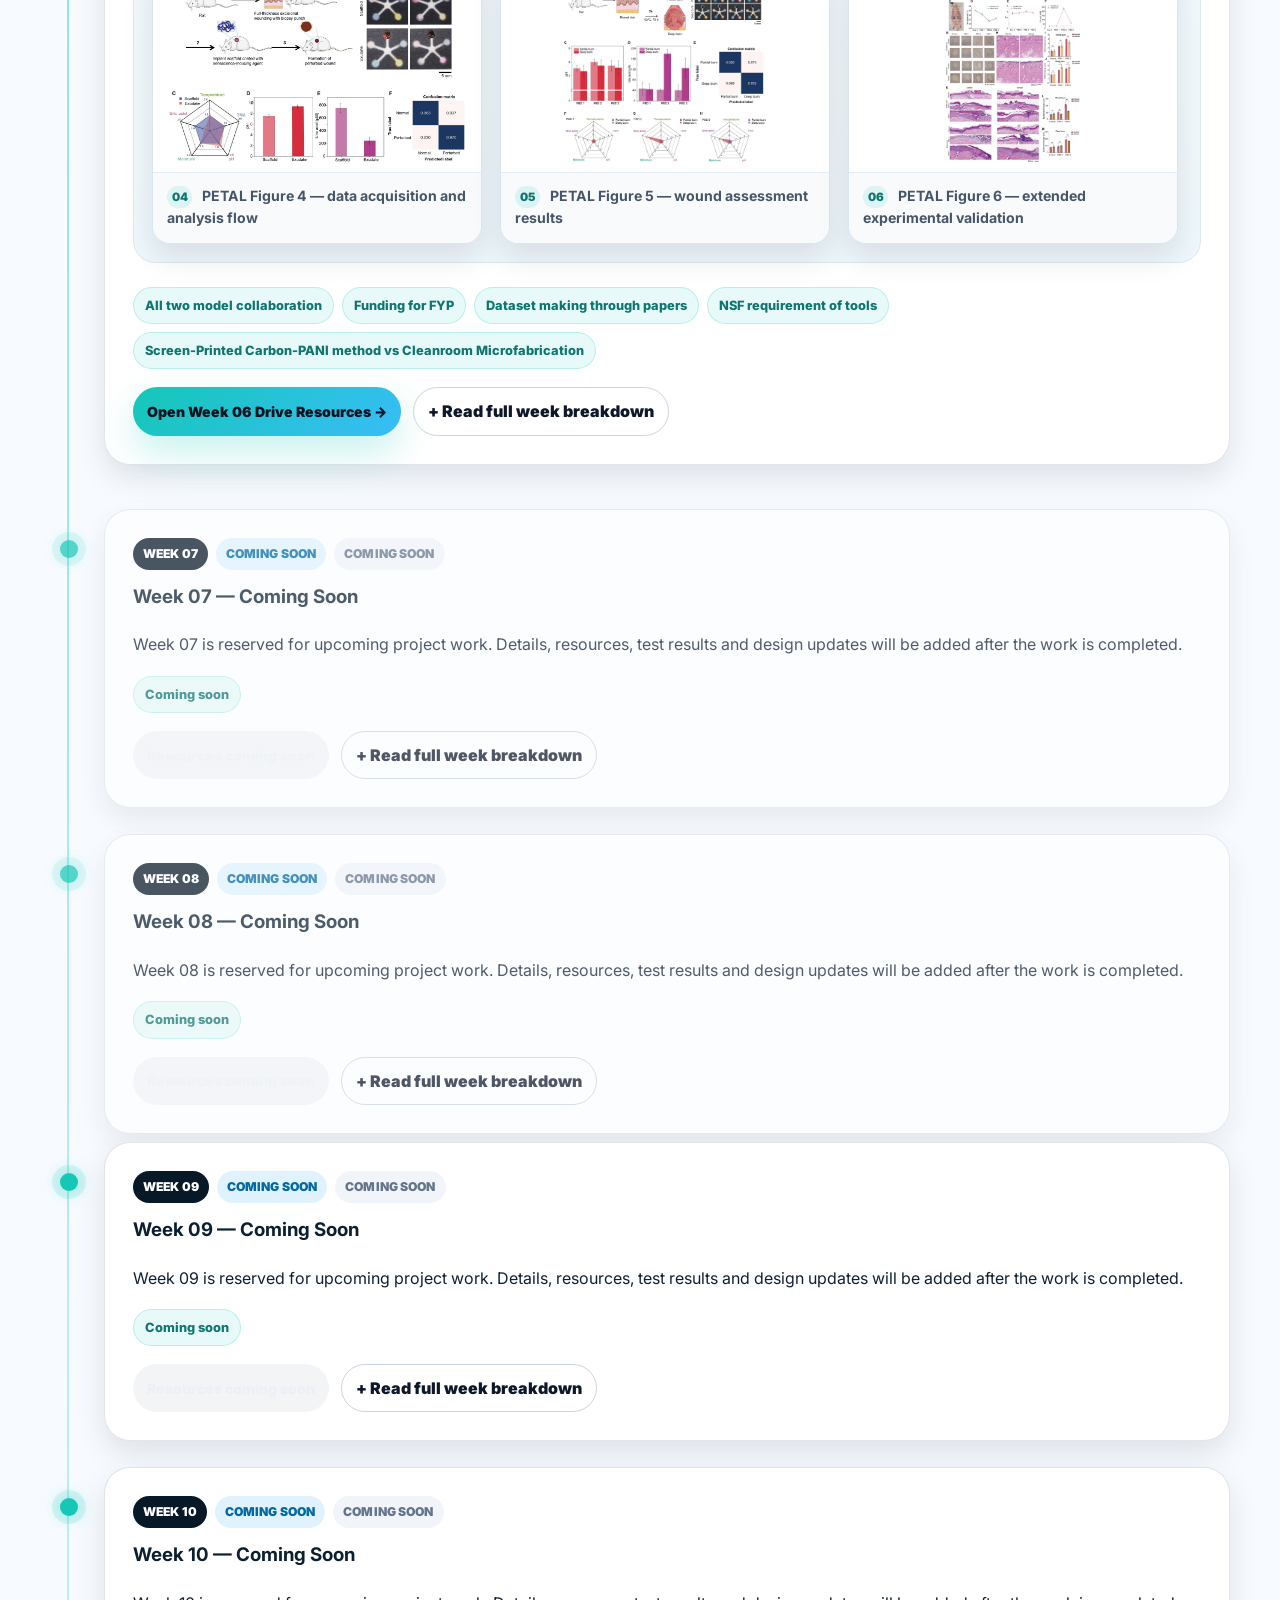
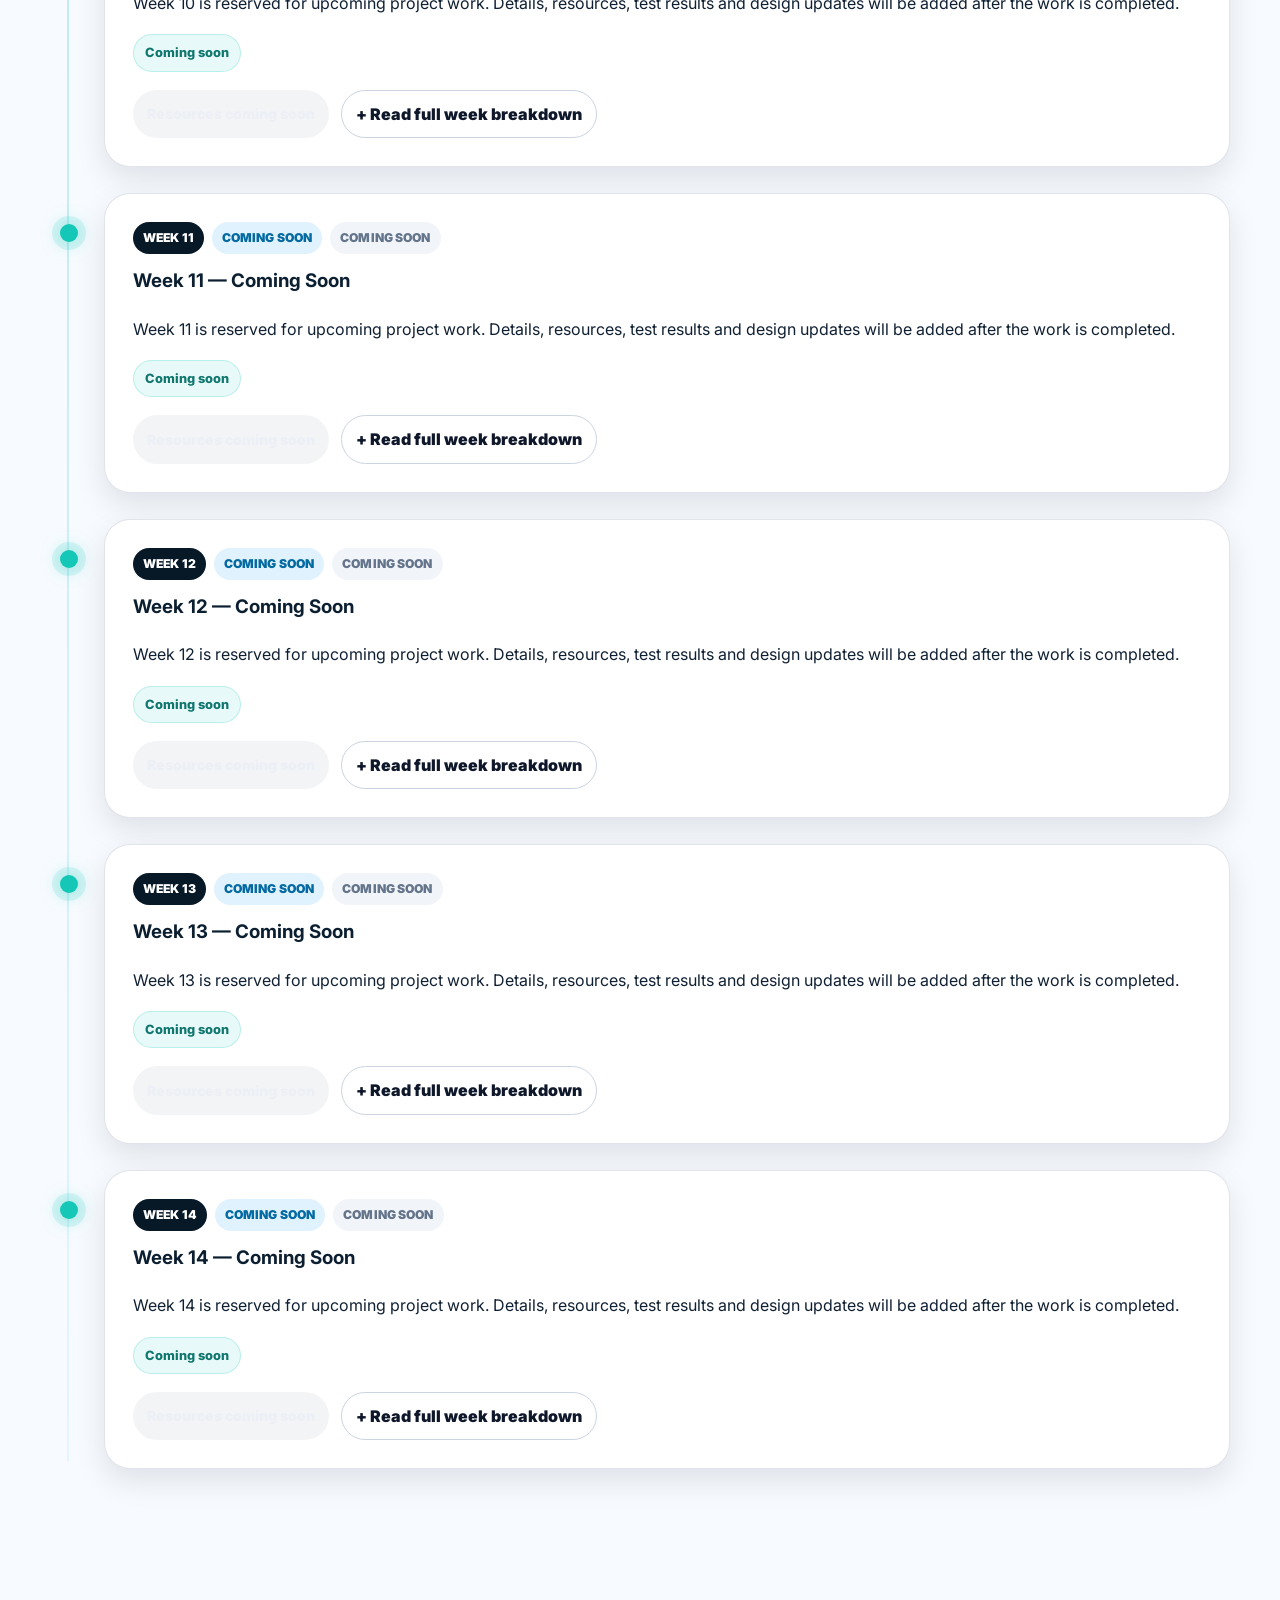
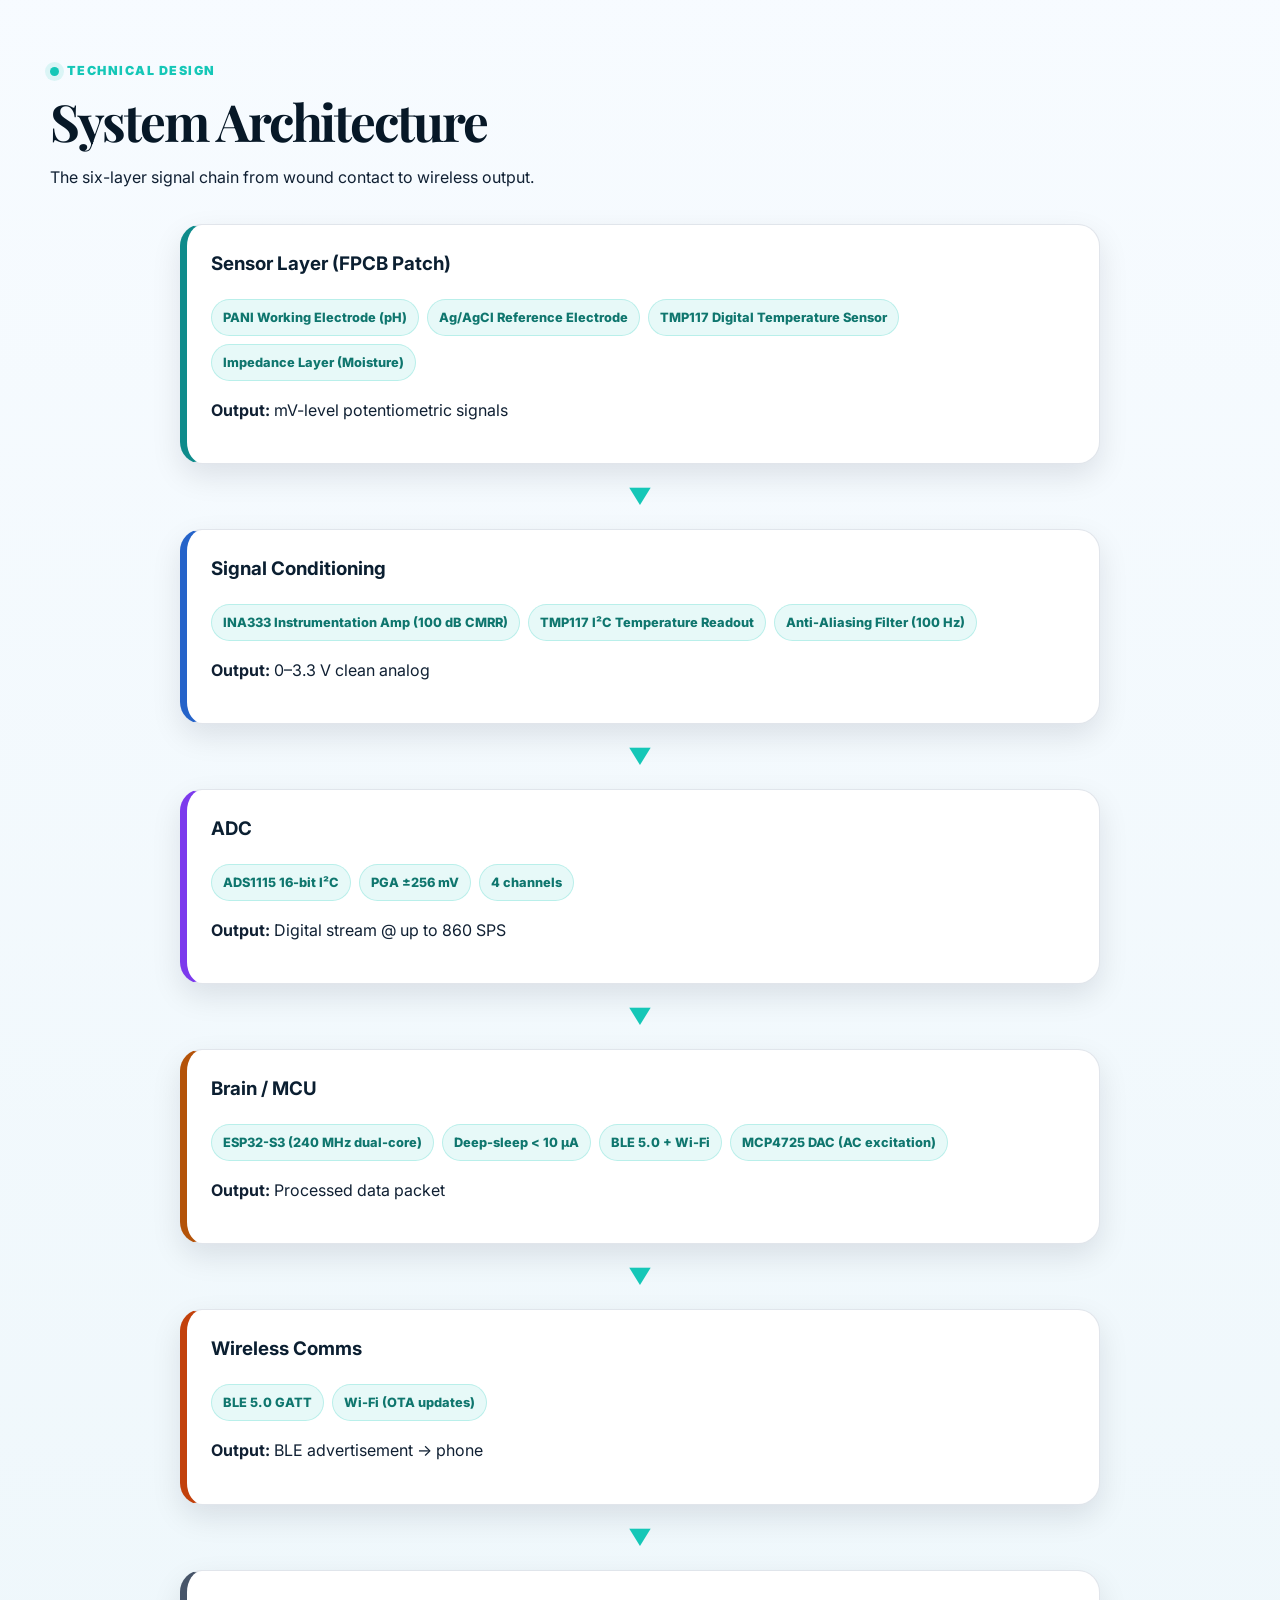
==== commit 6f8d9707: "Add files via upload" ====
--- a/index.html
+++ b/index.html
@@ -1,357 +1,292 @@
 <!DOCTYPE html>
 <html lang="en">
 <head>
-  <!-- ============================================================
-       index.html — Smart Wound pH Sensor FYP Portfolio
-       Theme: Refined Academic (professional & interactive)
-       ============================================================ -->
   <meta charset="UTF-8" />
   <meta name="viewport" content="width=device-width, initial-scale=1.0" />
-  <meta name="description" content="FYP Portfolio: Smart Diabetic Wound Monitoring Patch — hand-fabricated flexible PANI pH sensor. EEE Final Year Project, Sri Lanka." />
-  <meta name="author" content="EEE Undergraduate FYP" />
   <title>Smart Wound pH Sensor · FYP Portfolio</title>
-
-  <link rel="preconnect" href="https://fonts.googleapis.com" />
-  <link rel="preconnect" href="https://fonts.gstatic.com" crossorigin />
+  <meta name="description" content="Final Year Project portfolio for a smart diabetic wound monitoring patch using a flexible PANI pH sensor, temperature sensing, moisture sensing, BLE and low-cost embedded electronics." />
+  <link rel="preconnect" href="https://fonts.googleapis.com">
+  <link rel="preconnect" href="https://fonts.gstatic.com" crossorigin>
+  <link href="https://fonts.googleapis.com/css2?family=Inter:wght@400;500;600;700;800;900&family=Playfair+Display:wght@700;800&display=swap" rel="stylesheet">
   <link rel="stylesheet" href="style.css" />
 </head>
 <body>
-
-<!-- Scroll progress bar -->
-<div id="progress-bar"></div>
-
-<!-- ═══════════════ NAVIGATION ═══════════════ -->
-<nav id="navbar">
-  <div class="nav-inner">
-    <a href="#hero" class="nav-brand"><span class="brand-dot"></span>Wound pH Sensor · FYP</a>
-    <ul class="nav-links">
-      <li><a href="#overview">Overview</a></li>
-      <li><a href="#problem">Problem</a></li>
-      <li><a href="#progress">Weekly Progress</a></li>
-      <li><a href="#architecture">Architecture</a></li>
-      <li><a href="#sensor-tech">Sensor</a></li>
-      <li><a href="#resources">Resources</a></li>
-      <li><a href="#datasheets">Datasheets</a></li>
-      <li><a href="#references">References</a></li>
-      <li class="nav-cta"><a href="#contact" class="btn btn-outline" style="padding:.4rem 1rem;font-size:.8rem">Contact</a></li>
-    </ul>
-    <button class="hamburger" id="hamburger" aria-label="Menu"><span></span><span></span><span></span></button>
+  <div id="progress-bar" aria-hidden="true"></div>
+
+  <nav id="navbar" class="navbar">
+    <a class="brand" href="#overview" aria-label="Go to overview">
+      <span class="brand-dot"></span>
+      <span>Wound pH Sensor · FYP</span>
+    </a>
+    <button id="hamburger" class="hamburger" aria-label="Open navigation">☰</button>
+    <div class="nav-links">
+      <a href="#overview">Overview</a>
+      <a href="#problem">Problem</a>
+      <a href="#timeline-section">Weekly Progress</a>
+      <a href="#architecture">Architecture</a>
+      <a href="#sensor">Sensor</a>
+      <a href="#resources">Resources</a>
+      <a href="#datasheets">Datasheets</a>
+      <a href="#references">References</a>
+      <a href="#contact" class="nav-contact">Contact</a>
+    </div>
+  </nav>
+
+  <header class="hero" id="overview">
+    <div class="hero-bg"></div>
+    <div class="container hero-grid">
+      <div id="hero-text" class="hero-text"></div>
+      <aside id="hero-panel" class="hero-panel reveal"></aside>
+    </div>
+  </header>
+
+  <main>
+    <section class="section soft" id="abstract">
+      <div class="container two-col">
+        <div>
+          <span class="section-kicker">Project Abstract</span>
+          <h2>Project Overview</h2>
+        </div>
+        <div id="abstract-content" class="large-copy"></div>
+      </div>
+    </section>
+
+    <section class="section" id="problem">
+      <div class="container">
+        <div class="section-head">
+          <span class="section-kicker">Clinical Motivation</span>
+          <h2>The Problem We Are Solving</h2>
+          <p>Chronic diabetic wounds need affordable continuous monitoring, especially where frequent clinical assessment is difficult.</p>
+        </div>
+        <div id="problem-cards" class="grid cards-4"></div>
+        <div class="table-card mt">
+          <div class="table-title">
+            <span class="section-kicker">Clinical Wound pH Reference</span>
+            <h3>pH ranges used for decision making</h3>
+          </div>
+          <div class="table-wrap">
+            <table>
+              <thead><tr><th>Wound State</th><th>pH Range</th><th>Clinical Interpretation</th></tr></thead>
+              <tbody id="ph-table-body"></tbody>
+            </table>
+          </div>
+        </div>
+      </div>
+    </section>
+
+    <section class="section soft" id="research-gap">
+      <div class="container">
+        <div class="section-head">
+          <span class="section-kicker">Literature Review</span>
+          <h2>Research Gap</h2>
+          <p>Key papers were compared to identify state-of-the-art limitations and define this project's contribution.</p>
+        </div>
+        <div id="paper-cards" class="grid cards-3"></div>
+        <div id="gap-box" class="gap-box reveal"></div>
+      </div>
+    </section>
+
+    <section class="section" id="solution">
+      <div class="container two-col align-start">
+        <div>
+          <span class="section-kicker">Proposed Solution</span>
+          <h2>The Proposed System</h2>
+          <p class="large-copy">A coin-sized, hand-fabricated flexible wound patch with wireless sensing and low-cost electronics.</p>
+        </div>
+        <ul id="sol-list" class="feature-list"></ul>
+      </div>
+    </section>
+
+    <section class="section soft" id="objectives">
+      <div class="container two-col align-start">
+        <div>
+          <span class="section-kicker">Project Objectives</span>
+          <h2>What This Project Aims to Achieve</h2>
+        </div>
+        <ol id="objectives-list" class="objectives-list"></ol>
+      </div>
+    </section>
+
+    <section class="section" id="timeline-section">
+      <div class="container">
+        <div class="section-head">
+          <span class="section-kicker">Documentation Journey · Weeks 01–06</span>
+          <h2>Weekly Progress Timeline</h2>
+          <p>Each week contains project decisions, evidence folders, research figures, and implementation progress.</p>
+        </div>
+        <div id="phase-filters" class="phase-filters"></div>
+        <div id="timeline" class="timeline"></div>
+      </div>
+    </section>
+
+    <section class="section soft" id="architecture">
+      <div class="container">
+        <div class="section-head">
+          <span class="section-kicker">Technical Design</span>
+          <h2>System Architecture</h2>
+          <p>The six-layer signal chain from wound contact to wireless output.</p>
+        </div>
+        <div id="arch-diagram" class="arch-diagram"></div>
+      </div>
+    </section>
+
+    <section class="section" id="sensor">
+      <div class="container">
+        <div class="section-head">
+          <span class="section-kicker">Transducer Design</span>
+          <h2>Sensor Technology</h2>
+          <p>Four sensing modalities on one flexible patch: pH, temperature, moisture and embedded readout.</p>
+        </div>
+        <div id="sensor-grid" class="grid cards-4"></div>
+      </div>
+    </section>
+
+    <section class="section soft" id="resources">
+      <div class="container">
+        <div class="section-head">
+          <span class="section-kicker">Evidence Library</span>
+          <h2>Resource Library</h2>
+          <p>All project files catalogued and filterable by type.</p>
+        </div>
+        <div id="res-filters" class="res-filters"></div>
+        <div id="res-grid" class="grid cards-3"></div>
+      </div>
+    </section>
+
+    <section class="section" id="file-categories">
+      <div class="container">
+        <div class="section-head">
+          <span class="section-kicker">Resource Classification</span>
+          <h2>File Categories & Their Role</h2>
+        </div>
+        <div id="cat-grid" class="grid cards-4"></div>
+      </div>
+    </section>
+
+    <section class="section soft" id="file-index">
+      <div class="container">
+        <div class="section-head">
+          <span class="section-kicker">Complete File Index</span>
+          <h2>File Analysis Table</h2>
+          <p>Every uploaded file with its type, week, content, importance, and section use.</p>
+        </div>
+        <div class="table-card">
+          <div class="table-wrap wide-table">
+            <table>
+              <thead><tr><th>File Name</th><th>Week</th><th>Type</th><th>Main Content</th><th>Importance</th><th>Section</th></tr></thead>
+              <tbody id="file-table-body"></tbody>
+            </table>
+          </div>
+        </div>
+      </div>
+    </section>
+
+    <section class="section" id="datasheets">
+      <div class="container">
+        <div class="section-head">
+          <span class="section-kicker">Component References</span>
+          <h2>Component Datasheets</h2>
+          <p>Datasheets for every selected component are listed below.</p>
+        </div>
+        <div id="datasheets-grid" class="grid cards-3"></div>
+      </div>
+    </section>
+
+    <section class="section soft" id="documents">
+      <div class="container">
+        <div class="section-head">
+          <span class="section-kicker">Word / PDF Documents</span>
+          <h2>Document Library</h2>
+          <p>Technical references, literature reviews, methodology and requirement documents produced during the project.</p>
+        </div>
+        <div id="documents-grid" class="grid cards-3"></div>
+      </div>
+    </section>
+
+    <section class="section" id="references">
+      <div class="container">
+        <div class="section-head">
+          <span class="section-kicker">Video & External References</span>
+          <h2>Reference Videos & Publications</h2>
+          <p>Key references, benchmark papers and visual research figures.</p>
+        </div>
+        <h3 class="subhead">Reference Videos</h3>
+        <div id="videos-grid" class="grid cards-2"></div>
+        <h3 class="subhead">Foundational Publications & Figures</h3>
+        <div id="publications-grid" class="grid cards-3"></div>
+      </div>
+    </section>
+
+    <section class="section soft" id="similar">
+      <div class="container">
+        <div class="section-head">
+          <span class="section-kicker">Market Positioning</span>
+          <h2>Similar Products & Differentiation</h2>
+        </div>
+        <div id="similar-products" class="grid cards-3"></div>
+      </div>
+    </section>
+
+    <section class="section" id="testing">
+      <div class="container">
+        <div class="section-head">
+          <span class="section-kicker">Validation Strategy</span>
+          <h2>Testing & Validation Plan</h2>
+        </div>
+        <div id="testing-grid" class="grid cards-3"></div>
+      </div>
+    </section>
+
+    <section class="section soft" id="budget">
+      <div class="container two-col align-start">
+        <div id="budget-header" class="budget-header"></div>
+        <div id="budget-rows" class="budget-rows"></div>
+      </div>
+    </section>
+
+    <section class="section" id="future">
+      <div class="container">
+        <div class="section-head">
+          <span class="section-kicker">Research Directions</span>
+          <h2>Future Work</h2>
+        </div>
+        <div id="future-list" class="future-list"></div>
+      </div>
+    </section>
+
+    <section class="section soft" id="profile">
+      <div class="container two-col align-start">
+        <div>
+          <span class="section-kicker">About the Researcher</span>
+          <h2>Research Profile</h2>
+          <div id="profile-summary" class="large-copy"></div>
+        </div>
+        <div id="profile-qualities" class="quality-grid"></div>
+      </div>
+    </section>
+
+    <section class="section contact-section" id="contact">
+      <div class="container">
+        <div id="contact-inner" class="contact-card"></div>
+      </div>
+    </section>
+  </main>
+
+  <footer class="footer">
+    <div class="container footer-inner">
+      <p>Smart Diabetic Wound pH Sensor · Final Year Project Portfolio</p>
+      <p>Built with HTML / CSS / JS · Hosted on GitHub Pages</p>
+    </div>
+  </footer>
+
+  <div id="lightbox" class="lightbox" role="dialog" aria-modal="true" aria-label="Image preview">
+    <button class="lb-close" aria-label="Close image preview">✕</button>
+    <img id="lightbox-img" alt="Expanded preview" />
   </div>
-</nav>
-
-<!-- ═══════════════ HERO ═══════════════ -->
-<section id="hero">
-  <div class="hero-bg"></div>
-  <div class="hero-grid"></div>
-  <div class="hero-content">
-    <div id="hero-text"><!-- renderHero() --></div>
-    <div class="hero-panel" id="hero-panel"><!-- renderHero() --></div>
-  </div>
-  <div class="scroll-indicator"><span class="t">SCROLL</span><div class="scroll-arrow"></div></div>
-</section>
-
-<!-- ═══════════════ OVERVIEW ═══════════════ -->
-<section id="overview">
-  <div class="container">
-    <span class="section-label">Project Abstract</span>
-    <h2 class="section-title">Project <span class="hl">Overview</span></h2>
-    <div class="divider"></div>
-    <div class="abstract-box" id="abstract-content"></div>
-    <div class="grid-3 overview-cards">
-      <div class="ov-card reveal">
-        <span class="section-label">Sensing Principle</span>
-        <h4>Potentiometric pH</h4>
-        <p>PANI working electrode + Ag/AgCl reference measured as V<sub>cell</sub> = K − 59 mV·pH. Direct Nernstian response, no enzyme required.</p>
-      </div>
-      <div class="ov-card b reveal reveal-d1">
-        <span class="section-label">Fabrication</span>
-        <h4>Hand-Fabricated FPCB</h4>
-        <p>Screen-printing on PET film. PANI synthesised via oxidative chemical polymerisation in a university lab.</p>
-      </div>
-      <div class="ov-card c reveal reveal-d2">
-        <span class="section-label">Application</span>
-        <h4>Diabetic Wound Monitoring</h4>
-        <p>Continuous pH, temperature & moisture monitoring with BLE wireless data and target ≥ 6-month battery life.</p>
-      </div>
-    </div>
-  </div>
-</section>
-
-<!-- ═══════════════ PROBLEM ═══════════════ -->
-<section id="problem" class="section-alt">
-  <div class="container">
-    <span class="section-label">Clinical Motivation</span>
-    <h2 class="section-title">The <span class="hl">Problem</span> We Are Solving</h2>
-    <div class="divider"></div>
-    <p class="section-desc">Chronic diabetic wounds are a global healthcare burden that disproportionately affects patients where affordable continuous monitoring is unavailable.</p>
-    <div class="problem-grid" id="problem-cards"></div>
-    <div style="margin-top:3rem">
-      <h3 style="margin-bottom:.8rem">Clinical Wound pH Reference</h3>
-      <p style="color:var(--ink-soft);font-size:.93rem;margin-bottom:1.5rem;max-width:760px">The sensor must reliably distinguish pH 5.5 (healthy) from pH 8.5 (infected) — a 3-unit range. With PANI's 54–69 mV/pH response, this is a 162–207 mV signal swing, easily resolved by the ADS1115.</p>
-      <div class="table-wrapper">
-        <table>
-          <thead><tr><th>Wound State</th><th>pH Range</th><th>Clinical Interpretation</th></tr></thead>
-          <tbody id="ph-table-body"></tbody>
-        </table>
-      </div>
-    </div>
-  </div>
-</section>
-
-<!-- ═══════════════ RESEARCH GAP ═══════════════ -->
-<section id="research">
-  <div class="container">
-    <span class="section-label">Literature Review</span>
-    <h2 class="section-title">Research <span class="hl">Gap</span></h2>
-    <div class="divider"></div>
-    <p class="section-desc">Three key papers (gathered in Week 03) were compared to identify state-of-the-art limitations and locate this project's contribution.</p>
-    <div class="paper-cards" id="paper-cards"></div>
-    <div class="gap-box" id="gap-box"></div>
-  </div>
-</section>
-
-<!-- ═══════════════ SOLUTION ═══════════════ -->
-<section id="solution" class="section-alt">
-  <div class="container">
-    <span class="section-label">Proposed Solution</span>
-    <h2 class="section-title">The <span class="hl">Proposed System</span></h2>
-    <div class="divider"></div>
-    <div class="grid-2" style="gap:3rem;align-items:start">
-      <div>
-        <p class="section-desc" style="margin-bottom:1.5rem">A coin-sized, hand-fabricated FPCB wound patch with a 20 mm electronics module — fully wireless, battery-powered, and reproducible in a Sri Lankan university lab.</p>
-        <ul class="sol-list" id="sol-list"></ul>
-      </div>
-      <div class="spec-card reveal">
-        <span class="section-label">System Specification</span>
-        <table>
-          <tbody>
-            <tr><td class="k">pH Range</td><td class="v">pH 4.0 – 9.0</td></tr>
-            <tr><td class="k">pH Sensitivity</td><td class="v hi">≥ 50 mV/pH</td></tr>
-            <tr><td class="k">pH Resolution</td><td class="v hi">≤ 0.02 pH</td></tr>
-            <tr><td class="k">ADC</td><td class="v">16-bit (ADS1115)</td></tr>
-            <tr><td class="k">CMRR</td><td class="v">100 dB (INA333)</td></tr>
-            <tr><td class="k">Wireless</td><td class="v">BLE 5.0 + Wi-Fi</td></tr>
-            <tr><td class="k">Sleep Current</td><td class="v">&lt; 10 µA</td></tr>
-            <tr><td class="k">Battery Life</td><td class="v hi">≥ 6 months</td></tr>
-            <tr><td class="k">Module Size</td><td class="v">20 mm coin PCB</td></tr>
-            <tr><td class="k">Sensor Size</td><td class="v">30 × 50 mm FPCB</td></tr>
-            <tr><td class="k">Budget</td><td class="v hi">≤ LKR 20,000</td></tr>
-          </tbody>
-        </table>
-      </div>
-    </div>
-  </div>
-</section>
-
-<!-- ═══════════════ OBJECTIVES ═══════════════ -->
-<section id="objectives">
-  <div class="container">
-    <span class="section-label">Project Objectives</span>
-    <h2 class="section-title">What This Project <span class="hl">Aims to Achieve</span></h2>
-    <div class="divider"></div>
-    <ul class="objectives-list" id="objectives-list"></ul>
-  </div>
-</section>
-
-<!-- ═══════════════ WEEKLY PROGRESS ═══════════════ -->
-<section id="progress" class="section-alt">
-  <div class="container">
-    <span class="section-label">Documentation Journey · Weeks 01–05</span>
-    <h2 class="section-title">Weekly <span class="hl">Progress</span> Timeline</h2>
-    <div class="divider"></div>
-    <p class="section-desc">Week 01–05 are documented using short descriptions and Google Drive resource links. Week 06–14 are included as Coming soon placeholders, ready for future updates. Images are intentionally removed from the weekly cards.</p>
-    <div class="phase-filter" id="phase-filters"></div>
-    <div class="timeline" id="timeline"></div>
-  </div>
-</section>
-
-<!-- ═══════════════ ARCHITECTURE ═══════════════ -->
-<section id="architecture">
-  <div class="container">
-    <span class="section-label">Technical Design</span>
-    <h2 class="section-title">System <span class="hl">Architecture</span></h2>
-    <div class="divider"></div>
-    <p class="section-desc">The six-layer signal chain from wound contact to wireless output — selected via the Week 04 coin-module comparison.</p>
-    <div class="arch-diagram" id="arch-diagram"></div>
-    <div class="grid-3" style="margin-top:2.5rem">
-      <div class="card reveal"><span class="section-label">Signal Chain</span><h4>Analog Front-End</h4><p style="font-size:.88rem">INA333 (100 dB CMRR) → 100 Hz low-pass filter → ADS1115 16-bit ADC (7.8 µV/LSB).</p></div>
-      <div class="card reveal reveal-d1"><span class="section-label">Firmware</span><h4>ESP32-S3 Logic</h4><p style="font-size:.88rem">Read ADS1115 (I²C) → 3-point pH calibration → Nernst temperature correction → BLE notify → deep sleep.</p></div>
-      <div class="card reveal reveal-d2"><span class="section-label">Power</span><h4>Ultra-Low Power</h4><p style="font-size:.88rem">CR2032 + XC6206 (1 µA Iq). Deep sleep 10 µA; BLE advertises only at the measurement interval.</p></div>
-    </div>
-  </div>
-</section>
-
-<!-- ═══════════════ SENSOR TECH ═══════════════ -->
-<section id="sensor-tech" class="section-alt">
-  <div class="container">
-    <span class="section-label">Transducer Design</span>
-    <h2 class="section-title">Sensor <span class="hl">Technology</span></h2>
-    <div class="divider"></div>
-    <p class="section-desc">Four sensing modalities on one 30 × 50 mm PET patch, sharing the same electrode pair for pH and impedance moisture sensing.</p>
-    <div class="sensor-grid" id="sensor-grid"></div>
-    <div class="pani-box reveal">
-      <span class="section-label">PANI Chemistry</span>
-      <h4 style="margin-bottom:.7rem">Why Polyaniline (PANI)?</h4>
-      <p style="font-size:.93rem;color:var(--ink-soft);line-height:1.8">PANI is the <strong>only intrinsically pH-responsive conductive polymer</strong>. Its Emeraldine Salt form undergoes reversible acid-base doping (<code>PANI-ES + H⁺ ⇌ PANI-ES·H⁺</code>), producing a Nernstian potential of ~59 mV per pH unit — no extra functionalisation needed. Aniline monomer costs only LKR 250–400 locally (Glorchem LK, Colombo), making it ideal for this low-cost FYP.</p>
-    </div>
-  </div>
-</section>
-
-<!-- ═══════════════ RESOURCES ═══════════════ -->
-<section id="resources">
-  <div class="container-wide">
-    <span class="section-label">Evidence Library</span>
-    <h2 class="section-title">Resource <span class="hl">Library</span></h2>
-    <div class="divider"></div>
-    <p class="section-desc">All project files catalogued and filterable. Each is linked to its contributing week.</p>
-    <div class="res-filters" id="res-filters"></div>
-    <div class="res-grid" id="res-grid"></div>
-  </div>
-</section>
-
-<!-- ═══════════════ FILE CATEGORIES ═══════════════ -->
-<section id="file-categories-sec" class="section-alt">
-  <div class="container">
-    <span class="section-label">Resource Classification</span>
-    <h2 class="section-title">File <span class="hl">Categories</span> &amp; Their Role</h2>
-    <div class="divider"></div>
-    <p class="section-desc">Every uploaded resource, classified into eight categories with its role in the project.</p>
-    <div class="cat-grid" id="cat-grid"></div>
-  </div>
-</section>
-
-<!-- ═══════════════ FILE ANALYSIS TABLE ═══════════════ -->
-<section id="file-analysis">
-  <div class="container-wide">
-    <span class="section-label">Complete File Index</span>
-    <h2 class="section-title">File <span class="hl">Analysis</span> Table</h2>
-    <div class="divider"></div>
-    <p class="section-desc">Every uploaded file with its type, week, content, importance, and the section where it is used.</p>
-    <div class="table-wrapper">
-      <table>
-        <thead><tr><th>File Name</th><th>Week</th><th>Type</th><th>Main Content</th><th>Importance</th><th>Section</th></tr></thead>
-        <tbody id="file-table-body"></tbody>
-      </table>
-    </div>
-  </div>
-</section>
-
-<!-- ═══════════════ DATASHEETS ═══════════════ -->
-<section id="datasheets" class="section-alt">
-  <div class="container-wide">
-    <span class="section-label">Component References</span>
-    <h2 class="section-title">Component <span class="hl">Datasheets</span></h2>
-    <div class="divider"></div>
-    <p class="section-desc">Datasheets for every selected component are listed below. The shared Google Drive folder also includes the project papers and datasheets used for reference.</p>
-    <div class="res-grid" id="datasheets-grid"></div>
-  </div>
-</section>
-
-<!-- ═══════════════ DOCUMENTS ═══════════════ -->
-<section id="documents">
-  <div class="container-wide">
-    <span class="section-label">Word / PDF Documents</span>
-    <h2 class="section-title">Document <span class="hl">Library</span></h2>
-    <div class="divider"></div>
-    <p class="section-desc">Technical references, literature reviews, methodology and requirement documents produced during the project.</p>
-    <div class="res-grid" id="documents-grid"></div>
-  </div>
-</section>
-
-<!-- ═══════════════ VIDEO & REFERENCES ═══════════════ -->
-<section id="references" class="section-alt">
-  <div class="container-wide">
-    <span class="section-label">Video &amp; External References</span>
-    <h2 class="section-title">Reference <span class="hl">Videos</span> &amp; Publications</h2>
-    <div class="divider"></div>
-    <p class="section-desc">Key references gathered in Weeks 02–03 — including SmartHEAL and the shared papers/datasheets Drive folder used for project reference.</p>
-    <div class="res-grid" id="videos-grid"></div>
-    <h3 style="margin:2.5rem 0 1.5rem">Foundational Publications</h3>
-    <div class="res-grid" id="publications-grid"></div>
-  </div>
-</section>
-
-<!-- ═══════════════ COMPETITIVE ═══════════════ -->
-<section id="competitive">
-  <div class="container">
-    <span class="section-label">Market Positioning</span>
-    <h2 class="section-title">Similar <span class="hl">Products</span> &amp; Differentiation</h2>
-    <div class="divider"></div>
-    <p class="section-desc">How this FYP positions against existing prototypes and commercial products.</p>
-    <div class="grid-3" id="similar-products"></div>
-  </div>
-</section>
-
-<!-- ═══════════════ TESTING ═══════════════ -->
-<section id="testing" class="section-alt">
-  <div class="container">
-    <span class="section-label">Validation Strategy</span>
-    <h2 class="section-title">Testing &amp; Validation <span class="hl">Plan</span></h2>
-    <div class="divider"></div>
-    <p class="section-desc">Six validation phases, from PANI synthesis QC to full simulated wound-environment testing.</p>
-    <div class="test-grid" id="testing-grid"></div>
-  </div>
-</section>
-
-<!-- ═══════════════ BUDGET ═══════════════ -->
-<section id="budget">
-  <div class="container">
-    <span class="section-label">Economic Feasibility</span>
-    <h2 class="section-title">Project <span class="hl">Budget</span></h2>
-    <div class="divider"></div>
-    <div class="budget-header" id="budget-header"></div>
-    <div class="budget-rows" id="budget-rows"></div>
-    <div class="budget-note-box">💡 Sri Lanka local sourcing for synthesis chemicals is 5–12× cheaper than international suppliers. Full comparison in the Week 05 budget workbook.</div>
-  </div>
-</section>
-
-<!-- ═══════════════ FUTURE ═══════════════ -->
-<section id="future" class="section-alt">
-  <div class="container">
-    <span class="section-label">Research Directions</span>
-    <h2 class="section-title">Future <span class="hl">Work</span></h2>
-    <div class="divider"></div>
-    <p class="section-desc">Directions for the remaining weeks and beyond, demonstrating readiness for graduate-level study.</p>
-    <div class="future-list" id="future-list"></div>
-  </div>
-</section>
-
-<!-- ═══════════════ PROFILE ═══════════════ -->
-<section id="profile">
-  <div class="container">
-    <span class="section-label">About the Researcher</span>
-    <h2 class="section-title">Research <span class="hl">Profile</span></h2>
-    <div class="divider"></div>
-    <div class="profile-grid">
-      <div>
-        <p class="section-desc" style="margin-bottom:1.5rem">This FYP sits at the intersection of electrochemical sensing, analog instrumentation, and embedded wireless systems — a multi-disciplinary profile valued in biomedical engineering research.</p>
-        <div class="profile-qualities" id="profile-qualities"></div>
-      </div>
-      <div class="profile-summary" id="profile-summary"></div>
-    </div>
-  </div>
-</section>
-
-<!-- ═══════════════ CONTACT ═══════════════ -->
-<section id="contact" class="section-deep">
-  <div class="container contact-inner" id="contact-inner"></div>
-</section>
-
-<!-- ═══════════════ FOOTER ═══════════════ -->
-<footer>
-  <div class="footer-text">
-    <p>Smart Diabetic Wound pH Sensor · Final Year Project Portfolio</p>
-    <p>EEE Undergraduate · Sri Lanka · 2025–2026</p>
-    <p style="margin-top:.5rem">Built with HTML / CSS / JS · <a href="https://pages.github.com" target="_blank">Hosted on GitHub Pages</a></p>
-  </div>
-</footer>
-
-<!-- Lightbox for week images -->
-<div id="lightbox"><span class="lb-close">✕</span><img id="lightbox-img" src="" alt="" /></div>
-
-<button id="back-to-top" aria-label="Back to top">↑</button>
-
-<script src="data.js"></script>
-<script src="script.js"></script>
+
+  <button id="back-to-top" class="back-to-top" aria-label="Back to top">↑</button>
+
+  <script src="data.js"></script>
+  <script src="script.js"></script>
 </body>
 </html>
--- a/style.css
+++ b/style.css
@@ -1,507 +1,850 @@
 /* ============================================================
-   style.css — Smart Wound pH Sensor FYP Portfolio
-   Theme: clear dark biomedical palette — high contrast and readable
-   Palette: Deep Navy-Blue · Refined Teal · Warm Amber accents
-   Fonts: Fraunces (display) · IBM Plex Sans (body) · IBM Plex Mono
-   ============================================================ */
-
-@import url('https://fonts.googleapis.com/css2?family=Fraunces:opsz,wght@9..144,400;9..144,500;9..144,600;9..144,700;9..144,900&family=IBM+Plex+Sans:wght@300;400;500;600;700&family=IBM+Plex+Mono:wght@400;500;600&display=swap');
-
-/* ── VARIABLES ── */
+   Smart Wound pH Sensor · FYP Portfolio
+   Professional full replacement style.css
+   Clean academic portfolio + compact weekly image cards
+============================================================ */
 :root {
-  --bg:          #081826;
-  --bg-alt:      #0D2436;
-  --bg-deep:     #12324A;
-  --surface:     #112B3D;
-  --surface-2:   #173A52;
-
-  --ink:         #F5FBFF;
-  --ink-soft:    #D4E7F5;
-  --ink-faint:   #A8C5D9;
-  --ink-ghost:   #6F91A8;
-
-  --primary:        #38BDF8;
-  --primary-bright: #7DD3FC;
-  --primary-deep:   #061524;
-  --primary-tint:   rgba(56,189,248,0.16);
-  --accent:         #22D3A6;
-  --accent-deep:    #8FFFE0;
-  --accent-tint:    rgba(34,211,166,0.16);
-  --amber:          #FACC15;
-  --amber-tint:     rgba(250,204,21,0.15);
-
-  --ok:     #4ADE80;
-  --warn:   #FACC15;
-  --danger: #FB7185;
-
-  --border:      rgba(176,220,240,0.23);
-  --border-soft: rgba(176,220,240,0.14);
-  --shadow-sm:   0 2px 10px rgba(0,0,0,0.18);
-  --shadow-md:   0 10px 25px rgba(0,0,0,0.26);
-  --shadow-lg:   0 24px 60px rgba(0,0,0,0.38);
-
-  --font-display: 'Fraunces', Georgia, serif;
-  --font-body:    'IBM Plex Sans', system-ui, sans-serif;
-  --font-mono:    'IBM Plex Mono', monospace;
-
-  --radius:   14px;
-  --radius-sm: 9px;
-  --ease: cubic-bezier(0.22, 0.61, 0.36, 1);
-}
-
-/* ── RESET ── */
-*, *::before, *::after { box-sizing: border-box; margin: 0; padding: 0; }
-html { scroll-behavior: smooth; font-size: 16px; -webkit-font-smoothing: antialiased; }
+  --bg: #071827;
+  --bg-2: #0b2235;
+  --surface: #ffffff;
+  --surface-2: #f6f9fc;
+  --text: #102033;
+  --muted: #64748b;
+  --light: #eaf6ff;
+  --navy: #071827;
+  --navy-2: #102a3d;
+  --teal: #15c7b7;
+  --cyan: #38bdf8;
+  --blue: #2563eb;
+  --amber: #f59e0b;
+  --green: #10b981;
+  --border: rgba(148, 163, 184, 0.28);
+  --shadow: 0 24px 60px rgba(2, 12, 27, 0.14);
+  --shadow-soft: 0 12px 30px rgba(2, 12, 27, 0.10);
+  --radius: 24px;
+  --radius-sm: 16px;
+  --container: 1180px;
+  --serif: "Playfair Display", Georgia, serif;
+  --sans: "Inter", system-ui, -apple-system, BlinkMacSystemFont, "Segoe UI", sans-serif;
+}
+
+* { box-sizing: border-box; }
+html { scroll-behavior: smooth; }
 body {
-  background: var(--bg);
-  color: var(--ink);
-  font-family: var(--font-body);
-  font-size: 1rem;
+  margin: 0;
+  font-family: var(--sans);
+  color: var(--text);
+  background:
+    radial-gradient(circle at top left, rgba(21, 199, 183, 0.16), transparent 30rem),
+    linear-gradient(180deg, #061521 0%, #092033 22%, #f7fbff 22%, #f7fbff 100%);
+  line-height: 1.65;
+  overflow-x: hidden;
+}
+
+a { color: inherit; text-decoration: none; }
+img { max-width: 100%; }
+button, input, select, textarea { font: inherit; }
+
+#progress-bar {
+  position: fixed;
+  top: 0;
+  left: 0;
+  height: 4px;
+  width: 0;
+  background: linear-gradient(90deg, var(--teal), var(--cyan), var(--blue));
+  z-index: 2000;
+  box-shadow: 0 0 18px rgba(56, 189, 248, 0.6);
+}
+
+.container {
+  width: min(var(--container), calc(100% - 42px));
+  margin-inline: auto;
+}
+
+/* ---------------- NAV ---------------- */
+.navbar {
+  position: sticky;
+  top: 0;
+  z-index: 1000;
+  display: flex;
+  align-items: center;
+  justify-content: space-between;
+  gap: 18px;
+  padding: 18px max(22px, calc((100vw - var(--container)) / 2));
+  background: rgba(6, 21, 33, 0.90);
+  border-bottom: 1px solid rgba(148, 163, 184, 0.16);
+  backdrop-filter: blur(18px);
+}
+.navbar.scrolled { box-shadow: 0 12px 32px rgba(0, 0, 0, 0.28); }
+.brand {
+  display: inline-flex;
+  align-items: center;
+  gap: 10px;
+  color: white;
+  font-weight: 900;
+  letter-spacing: -0.02em;
+  white-space: nowrap;
+}
+.brand-dot {
+  width: 13px;
+  height: 13px;
+  border-radius: 999px;
+  background: var(--teal);
+  box-shadow: 0 0 0 6px rgba(21, 199, 183, 0.12), 0 0 18px rgba(21, 199, 183, 0.8);
+}
+.nav-links {
+  display: flex;
+  align-items: center;
+  gap: 8px;
+}
+.nav-links a {
+  color: rgba(234, 246, 255, 0.82);
+  padding: 10px 14px;
+  border-radius: 12px;
+  font-size: 0.92rem;
+  font-weight: 800;
+  transition: 0.22s ease;
+}
+.nav-links a:hover,
+.nav-links a.active {
+  color: #061521;
+  background: linear-gradient(135deg, var(--teal), var(--cyan));
+  box-shadow: 0 10px 24px rgba(56, 189, 248, 0.22);
+}
+.nav-links .nav-contact {
+  border: 1px solid rgba(234, 246, 255, 0.25);
+  color: white;
+}
+.hamburger {
+  display: none;
+  border: 1px solid rgba(234, 246, 255, 0.24);
+  background: rgba(255, 255, 255, 0.08);
+  color: white;
+  width: 42px;
+  height: 42px;
+  border-radius: 12px;
+  cursor: pointer;
+}
+
+/* ---------------- HERO ---------------- */
+.hero {
+  position: relative;
+  min-height: 720px;
+  padding: 112px 0 82px;
+  color: white;
+  overflow: hidden;
+}
+.hero-bg {
+  position: absolute;
+  inset: 0;
+  background:
+    radial-gradient(circle at 74% 20%, rgba(56, 189, 248, 0.30), transparent 24rem),
+    radial-gradient(circle at 26% 12%, rgba(21, 199, 183, 0.26), transparent 22rem),
+    linear-gradient(135deg, #061521 0%, #0a2035 55%, #071827 100%);
+  z-index: -2;
+}
+.hero-bg::after {
+  content: "";
+  position: absolute;
+  inset: 0;
+  background-image:
+    linear-gradient(rgba(255,255,255,0.045) 1px, transparent 1px),
+    linear-gradient(90deg, rgba(255,255,255,0.045) 1px, transparent 1px);
+  background-size: 42px 42px;
+  mask-image: linear-gradient(to bottom, black, transparent 88%);
+  z-index: -1;
+}
+.hero-grid {
+  display: grid;
+  grid-template-columns: minmax(0, 1.2fr) minmax(340px, 0.8fr);
+  gap: 44px;
+  align-items: center;
+}
+.eyebrow,
+.section-kicker {
+  display: inline-flex;
+  align-items: center;
+  gap: 8px;
+  color: var(--teal);
+  text-transform: uppercase;
+  letter-spacing: 0.12em;
+  font-size: 0.78rem;
+  font-weight: 900;
+}
+.eyebrow::before,
+.section-kicker::before {
+  content: "";
+  width: 9px;
+  height: 9px;
+  border-radius: 999px;
+  background: var(--teal);
+  box-shadow: 0 0 0 5px rgba(21,199,183,0.12);
+}
+.hero h1 {
+  font-family: var(--serif);
+  font-size: clamp(3.1rem, 7vw, 6.6rem);
+  line-height: 0.93;
+  margin: 18px 0 24px;
+  letter-spacing: -0.06em;
+  max-width: 880px;
+}
+.lead {
+  font-size: clamp(1.1rem, 2vw, 1.42rem);
   line-height: 1.7;
-  overflow-x: hidden;
-}
-
-::selection { background: var(--accent); color: #fff; }
-::-webkit-scrollbar { width: 11px; }
-::-webkit-scrollbar-track { background: var(--bg-alt); }
-::-webkit-scrollbar-thumb { background: var(--ink-ghost); border-radius: 6px; border: 3px solid var(--bg-alt); }
-::-webkit-scrollbar-thumb:hover { background: var(--primary-bright); }
-
-/* ── TYPOGRAPHY ── */
-h1,h2,h3,h4,h5 { font-family: var(--font-display); line-height: 1.12; color: var(--ink); font-weight: 600; letter-spacing: -0.01em; }
-h1 { font-size: clamp(2.5rem, 6vw, 4.4rem); font-weight: 600; }
-h2 { font-size: clamp(1.9rem, 4vw, 2.9rem); }
-h3 { font-size: clamp(1.25rem, 2.4vw, 1.6rem); }
-h4 { font-size: 1.12rem; font-weight: 600; }
-p  { color: var(--ink-soft); }
-a  { color: var(--primary-bright); text-decoration: none; transition: color .2s; }
-a:hover { color: var(--accent); }
-strong { color: var(--ink); font-weight: 600; }
-sub { font-size: 0.7em; }
-
-code, .mono {
-  font-family: var(--font-mono);
-  font-size: 0.85em;
-  background: var(--primary-tint);
-  color: var(--primary);
-  padding: 0.12em 0.45em;
-  border-radius: 5px;
-}
-
-/* ── LAYOUT ── */
-.container       { max-width: 1140px; margin: 0 auto; padding: 0 1.5rem; }
-.container-wide  { max-width: 1340px; margin: 0 auto; padding: 0 1.5rem; }
-.grid-2 { display: grid; grid-template-columns: 1fr 1fr; gap: 1.5rem; }
-.grid-3 { display: grid; grid-template-columns: repeat(3,1fr); gap: 1.5rem; }
-.grid-4 { display: grid; grid-template-columns: repeat(4,1fr); gap: 1.5rem; }
-.flex-between { display: flex; align-items: center; justify-content: space-between; }
-
-section { padding: 5.5rem 0; position: relative; }
-.section-alt  { background: var(--bg-alt); }
-.section-deep { background: linear-gradient(135deg, #061524 0%, #09243A 48%, #083B3C 100%); color: var(--ink); border-top: 1px solid var(--border); }
-.section-deep .section-title, .section-deep h2 { color: #F8FDFF; }
-.section-deep p { color: #D9F2FF; }
-.section-deep .hl { color: #FACC15; }
-
-/* ── SECTION HEADERS ── */
-.section-label {
-  display: inline-flex; align-items: center; gap: 0.5rem;
-  font-family: var(--font-mono);
-  font-size: 0.72rem; font-weight: 600;
-  letter-spacing: 0.18em; text-transform: uppercase;
-  color: var(--accent);
-  margin-bottom: 0.9rem;
-}
-.section-label::before { content:''; width: 22px; height: 2px; background: var(--accent); display:inline-block; }
-
-.section-title { margin-bottom: 1.1rem; }
-.section-title em { font-style: italic; color: var(--primary-bright); font-weight: 400; }
-.section-title .hl { color: var(--accent); font-style: italic; font-weight: 400; }
-
-.section-desc {
-  font-size: 1.08rem; color: var(--ink-soft);
-  max-width: 720px; line-height: 1.75; margin-bottom: 2.8rem;
-}
-.section-deep .section-desc, .section-deep p { color: rgba(255,255,255,0.78); }
-.section-deep .section-title, .section-deep h2, .section-deep h3, .section-deep h4 { color: #fff; }
-.section-deep .section-label { color: #6FE0DA; }
-.section-deep .section-label::before { background: #6FE0DA; }
-
-/* ── BUTTONS ── */
+  color: rgba(234,246,255,0.88);
+  max-width: 760px;
+}
+.muted { color: var(--muted); }
+.hero .muted { color: rgba(234,246,255,0.62); }
+.hero-actions {
+  display: flex;
+  flex-wrap: wrap;
+  gap: 14px;
+  margin-top: 30px;
+}
 .btn {
-  display: inline-flex; align-items: center; gap: 0.5rem;
-  padding: 0.78rem 1.5rem;
-  border-radius: 10px;
-  font-family: var(--font-body); font-size: 0.92rem; font-weight: 600;
-  cursor: pointer; transition: all .25s var(--ease);
-  border: 1.5px solid transparent;
-}
-.btn-primary { background: var(--primary); color: #fff; }
-.btn-primary:hover { background: var(--primary-deep); color: #fff; transform: translateY(-2px); box-shadow: var(--shadow-md); }
-.btn-accent { background: var(--accent); color: #fff; }
-.btn-accent:hover { background: var(--accent-deep); color: #fff; transform: translateY(-2px); box-shadow: var(--shadow-md); }
-.btn-outline { background: transparent; color: var(--primary); border-color: var(--border); }
-.btn-outline:hover { border-color: var(--primary); color: var(--primary); background: var(--primary-tint); }
-.section-deep .btn-outline { color: #fff; border-color: rgba(255,255,255,0.3); }
-.section-deep .btn-outline:hover { background: rgba(255,255,255,0.1); color:#fff; }
-
-/* ── TAGS ── */
-.tag {
-  display:inline-block; padding: 0.2rem 0.65rem; border-radius: 30px;
-  font-family: var(--font-mono); font-size: 0.7rem; font-weight: 500;
-  margin: 0.15rem;
-}
-.tag-teal   { background: var(--accent-tint); color: var(--accent-deep); }
-.tag-blue   { background: var(--primary-tint); color: var(--primary); }
-.tag-amber  { background: var(--amber-tint);  color: var(--amber); }
-
-/* ── SCROLL PROGRESS BAR ── */
-#progress-bar {
-  position: fixed; top: 0; left: 0; height: 3px; width: 0%;
-  background: linear-gradient(90deg, var(--primary), var(--accent));
-  z-index: 2000; transition: width .1s linear;
-}
-
-/* ═══════════════ NAVBAR ═══════════════ */
-#navbar {
-  position: fixed; top: 0; left: 0; right: 0; z-index: 1000;
-  background: rgba(8,24,38,0.88);
-  backdrop-filter: blur(16px); -webkit-backdrop-filter: blur(16px);
-  border-bottom: 1px solid transparent; transition: all .3s;
-}
-#navbar.scrolled { border-bottom-color: var(--border); background: rgba(8,24,38,0.96); box-shadow: var(--shadow-sm); }
-.nav-inner { max-width: 1340px; margin: 0 auto; padding: 0 1.5rem; height: 68px; display:flex; align-items:center; justify-content:space-between; }
-.nav-brand { font-family: var(--font-display); font-weight: 600; font-size: 1.05rem; color: var(--ink); display:flex; align-items:center; gap:.6rem; }
-.nav-brand .brand-dot { width: 10px; height: 10px; border-radius: 50%; background: var(--accent); box-shadow: 0 0 0 0 var(--accent); animation: pulse 2.4s infinite; }
-@keyframes pulse { 0%,100%{ box-shadow: 0 0 0 0 rgba(14,139,139,.5);} 50%{ box-shadow: 0 0 0 7px rgba(14,139,139,0);} }
-.nav-links { display:flex; align-items:center; gap:0.15rem; list-style:none; }
-.nav-links a { font-size: 0.85rem; font-weight: 500; color: var(--ink-soft); padding: 0.45rem 0.7rem; border-radius: 8px; transition: all .2s; }
-.nav-links a:hover, .nav-links a.active { color: var(--primary); background: var(--primary-tint); }
-.nav-cta { margin-left: 0.4rem; }
-.hamburger { display:none; flex-direction:column; gap:5px; background:none; border:none; cursor:pointer; padding:6px; }
-.hamburger span { width:24px; height:2px; background: var(--ink); border-radius:2px; transition:.3s; }
-
-/* ═══════════════ HERO ═══════════════ */
-#hero { min-height: 100vh; display:flex; align-items:center; position:relative; overflow:hidden; padding-top: 68px; }
-.hero-bg {
-  position:absolute; inset:0;
-  background:
-    radial-gradient(ellipse 50% 45% at 78% 30%, rgba(14,139,139,0.07) 0%, transparent 60%),
-    radial-gradient(ellipse 45% 50% at 12% 85%, rgba(37,99,201,0.06) 0%, transparent 55%);
-}
-.hero-grid {
-  position:absolute; inset:0;
-  background-image: linear-gradient(var(--border-soft) 1px, transparent 1px), linear-gradient(90deg, var(--border-soft) 1px, transparent 1px);
-  background-size: 56px 56px;
-  mask-image: radial-gradient(ellipse 75% 75% at 50% 45%, black 25%, transparent 78%);
-  -webkit-mask-image: radial-gradient(ellipse 75% 75% at 50% 45%, black 25%, transparent 78%);
-  opacity: 0.55;
-}
-.hero-content { position:relative; z-index:2; max-width:1200px; margin:0 auto; padding: 3rem 1.5rem; display:grid; grid-template-columns: 1.15fr 0.85fr; gap: 3.5rem; align-items:center; }
-
-.hero-eyebrow { display:flex; align-items:center; gap:.7rem; margin-bottom:1.4rem; opacity:0; animation: fadeUp .8s var(--ease) .15s forwards; }
-.hero-eyebrow .line { width:36px; height:2px; background: var(--accent); }
-.hero-eyebrow span { font-family: var(--font-mono); font-size:.74rem; letter-spacing:.16em; text-transform:uppercase; color: var(--accent-deep); }
-
-.hero-title { margin-bottom: 1.3rem; opacity:0; animation: fadeUp .8s var(--ease) .3s forwards; color: var(--primary-deep); }
-.hero-title .accent { color: var(--accent); font-style: italic; }
-.hero-sub { font-size: 1.12rem; color: var(--ink-soft); line-height:1.7; margin-bottom: 1.8rem; max-width: 540px; opacity:0; animation: fadeUp .8s var(--ease) .45s forwards; }
-.hero-meta { display:flex; flex-wrap:wrap; gap:.6rem; margin-bottom: 2.2rem; opacity:0; animation: fadeUp .8s var(--ease) .6s forwards; }
-.hero-meta-item { display:flex; align-items:center; gap:.4rem; font-family: var(--font-mono); font-size:.76rem; color: var(--ink-soft); background: var(--surface); border:1px solid var(--border); padding:.4rem .8rem; border-radius:30px; box-shadow: var(--shadow-sm); }
-.hero-meta-item .dot { width:6px; height:6px; border-radius:50%; background: var(--accent); }
-.hero-buttons { display:flex; gap:.8rem; flex-wrap:wrap; opacity:0; animation: fadeUp .8s var(--ease) .75s forwards; }
-
-/* Hero stats panel */
-.hero-panel { opacity:0; animation: fadeIn 1s var(--ease) .9s forwards; }
-.stats-card { background: var(--surface); border:1px solid var(--border); border-radius: 18px; padding: 2rem; box-shadow: var(--shadow-lg); position:relative; overflow:hidden; }
-.stats-card::before { content:''; position:absolute; top:0; left:0; right:0; height:3px; background: linear-gradient(90deg, var(--primary), var(--accent)); }
-.stats-card-title { font-family: var(--font-mono); font-size:.72rem; letter-spacing:.14em; text-transform:uppercase; color: var(--accent-deep); margin-bottom: 1.5rem; }
-.stats-grid { display:grid; grid-template-columns:1fr 1fr; gap: 1.4rem; margin-bottom: 1.5rem; }
-.stat-value { font-family: var(--font-display); font-weight: 600; font-size: 2rem; color: var(--primary); line-height:1; margin-bottom:.25rem; }
-.stat-value .unit { font-size: 1rem; color: var(--accent); }
-.stat-label { font-family: var(--font-mono); font-size:.68rem; text-transform:uppercase; letter-spacing:.07em; color: var(--ink-faint); }
-.tech-stack { border-top:1px solid var(--border); padding-top: 1.3rem; }
-.tech-stack-label { font-family: var(--font-mono); font-size:.66rem; letter-spacing:.12em; text-transform:uppercase; color: var(--ink-faint); margin-bottom:.7rem; }
-.tech-chips { display:flex; flex-wrap:wrap; gap:.4rem; }
-.tech-chip { font-family: var(--font-mono); font-size:.7rem; padding:.22rem .6rem; border-radius:6px; background: var(--accent-tint); color: var(--accent-deep); }
-
-.scroll-indicator { position:absolute; bottom:1.8rem; left:50%; transform:translateX(-50%); display:flex; flex-direction:column; align-items:center; gap:.4rem; opacity:0; animation: fadeIn 1s ease 1.4s forwards; }
-.scroll-indicator .t { font-family:var(--font-mono); font-size:.66rem; letter-spacing:.12em; color: var(--ink-faint); }
-.scroll-arrow { width:20px; height:30px; border:1.5px solid var(--ink-ghost); border-radius:10px; position:relative; }
-.scroll-arrow::after { content:''; position:absolute; top:5px; left:50%; transform:translateX(-50%); width:4px; height:4px; background: var(--accent); border-radius:50%; animation: scrollB 2s infinite; }
-@keyframes scrollB { 0%,100%{ top:5px; opacity:1;} 50%{ top:16px; opacity:.3;} }
-
-/* ── DIVIDER ── */
-.divider { width: 54px; height: 3px; background: linear-gradient(90deg, var(--accent), transparent); border-radius:2px; margin-bottom: 2rem; }
-
-/* ── CARDS ── */
-.card { background: var(--surface); border:1px solid var(--border); border-radius: var(--radius); padding: 1.7rem; box-shadow: var(--shadow-sm); transition: all .3s var(--ease); }
-.card:hover { box-shadow: var(--shadow-md); transform: translateY(-3px); border-color: #D3DEEC; }
-
-/* ═══ OVERVIEW ═══ */
-.abstract-box { background: var(--surface); border:1px solid var(--border); border-left: 4px solid var(--accent); border-radius: var(--radius); padding: 2rem 2.4rem; font-size: 1.04rem; line-height: 1.85; color: var(--ink-soft); box-shadow: var(--shadow-sm); position:relative; }
-.abstract-box::before { content:'“'; font-family: var(--font-display); font-size: 4.5rem; color: var(--accent); opacity:.14; position:absolute; top:.2rem; left:.8rem; line-height:1; }
-
-.overview-cards { margin-top: 2.5rem; }
-.ov-card { background: var(--surface); border:1px solid var(--border); border-radius: var(--radius); padding: 1.7rem; box-shadow: var(--shadow-sm); transition: all .3s var(--ease); border-top: 3px solid var(--accent); }
-.ov-card:hover { transform: translateY(-4px); box-shadow: var(--shadow-md); }
-.ov-card.b { border-top-color: var(--primary-bright); }
-.ov-card.c { border-top-color: var(--amber); }
-.ov-card h4 { margin-bottom:.5rem; }
-.ov-card p { font-size:.92rem; }
-
-/* ═══ PROBLEM ═══ */
-.problem-grid { display:grid; grid-template-columns: repeat(auto-fit, minmax(245px,1fr)); gap: 1.5rem; }
-.problem-card { background: var(--surface); border:1px solid var(--border); border-radius: var(--radius); padding: 1.7rem; box-shadow: var(--shadow-sm); transition: all .3s var(--ease); position:relative; overflow:hidden; }
-.problem-card::after { content:''; position:absolute; bottom:0; left:0; right:0; height:3px; background: linear-gradient(90deg, var(--accent), transparent); transform: scaleX(0); transform-origin:left; transition: transform .35s var(--ease); }
-.problem-card:hover { transform: translateY(-4px); box-shadow: var(--shadow-md); }
-.problem-card:hover::after { transform: scaleX(1); }
-.problem-icon { font-size: 2.1rem; margin-bottom:.9rem; display:block; }
-.problem-title { font-family: var(--font-display); font-weight:600; font-size:1.08rem; margin-bottom:.6rem; }
-.problem-text { font-size:.92rem; }
-
-/* pH table */
-.table-wrapper { overflow-x:auto; border:1px solid var(--border); border-radius: var(--radius); box-shadow: var(--shadow-sm); background: var(--surface); }
-table { width:100%; border-collapse:collapse; font-size:.9rem; }
-thead { background: var(--primary-tint); }
-th { font-family: var(--font-mono); font-size:.7rem; letter-spacing:.08em; text-transform:uppercase; color: var(--primary); padding: 0.95rem 1.2rem; text-align:left; white-space:nowrap; }
-td { padding: 0.85rem 1.2rem; color: var(--ink-soft); border-top:1px solid var(--border-soft); vertical-align:top; line-height:1.55; }
-tbody tr:hover td { background: var(--surface-2); }
-.td-mono { font-family: var(--font-mono); font-size:.8rem; }
-
-/* ═══ RESEARCH GAP ═══ */
-.paper-cards { display:grid; grid-template-columns: repeat(auto-fit, minmax(290px,1fr)); gap:1.5rem; margin-bottom: 1.8rem; }
-.paper-card { background: var(--surface); border:1px solid var(--border); border-radius: var(--radius); padding: 1.6rem; box-shadow: var(--shadow-sm); transition: all .3s var(--ease); }
-.paper-card:hover { transform: translateY(-3px); box-shadow: var(--shadow-md); }
-.paper-citation { font-family: var(--font-mono); font-size:.74rem; color: var(--amber); border-bottom:1px solid var(--border); padding-bottom:.55rem; margin-bottom:.85rem; }
-.paper-finding { font-size:.9rem; color: var(--ink-soft); margin-bottom:.7rem; }
-.paper-limit { font-size:.85rem; color:#FFF7ED; background:linear-gradient(135deg, #7F1D1D 0%, #9A3412 55%, #78350F 100%); border:1px solid #FDBA74; padding:.7rem .85rem; border-radius:10px; line-height:1.6; box-shadow:0 8px 24px rgba(0,0,0,.32); }
-.paper-relevance { font-size:.83rem; color: #B6FFE9; margin-top:.7rem; }
-.gap-box { background: linear-gradient(135deg, var(--accent-tint), var(--primary-tint)); border:1px solid #CFE6E4; border-radius: var(--radius); padding: 2rem; }
-.gap-label { font-family: var(--font-mono); font-size:.72rem; letter-spacing:.14em; text-transform:uppercase; color: var(--accent-deep); margin-bottom:.7rem; display:block; }
-.gap-text { font-size:1.08rem; color: var(--ink); line-height:1.75; font-style: italic; }
-
-/* ═══ SOLUTION SPEC TABLE ═══ */
-.spec-card { background: var(--surface); border:1px solid var(--border); border-radius: 16px; padding: 2rem; box-shadow: var(--shadow-md); position:relative; overflow:hidden; }
-.spec-card::before { content:''; position:absolute; top:0; left:0; right:0; height:3px; background: linear-gradient(90deg, var(--primary), var(--accent)); }
-.spec-card table td { border-top:1px solid var(--border-soft); padding:.55rem 0; }
-.spec-card .k { font-family: var(--font-mono); font-size:.78rem; color: var(--ink-faint); }
-.spec-card .v { text-align:right; color: var(--ink); font-weight:500; }
-.spec-card .v.hi { color: var(--accent-deep); }
-.sol-list { list-style:none; display:flex; flex-direction:column; gap:.8rem; }
-.sol-list li { display:flex; gap:.8rem; align-items:flex-start; }
-.sol-list .ic { font-size:1.3rem; flex-shrink:0; }
-.sol-list span.tx { font-size:.93rem; color: var(--ink-soft); }
-
-/* ═══ OBJECTIVES ═══ */
-.objectives-list { list-style:none; counter-reset: oc; }
-.objectives-list li { counter-increment: oc; display:grid; grid-template-columns: 3.4rem 1fr; gap:1rem; align-items:flex-start; padding: 1.3rem 0; border-bottom:1px solid var(--border-soft); opacity:0; transform: translateX(-18px); transition: opacity .5s, transform .5s; }
-.objectives-list li.visible { opacity:1; transform:translateX(0); }
-.objectives-list li::before { content:"O"counter(oc,decimal-leading-zero); font-family: var(--font-mono); font-size:.82rem; color: var(--primary); background: var(--primary-tint); border-radius:8px; padding:.35rem .4rem; text-align:center; font-weight:600; }
-.objectives-list li .ot { font-size:1rem; color: var(--ink-soft); line-height:1.7; }
-
-/* ═══ TIMELINE ═══ */
-.phase-filter { display:flex; flex-wrap:wrap; gap:.5rem; margin-bottom: 2.8rem; }
-.phase-btn { font-family: var(--font-mono); font-size:.76rem; padding:.42rem 1rem; border:1.5px solid var(--border); border-radius:30px; background: var(--surface); color: var(--ink-soft); cursor:pointer; transition: all .2s; }
-.phase-btn:hover, .phase-btn.active { border-color: var(--accent); color: var(--accent-deep); background: var(--accent-tint); }
-
-.timeline { position:relative; padding-left: 3rem; }
-.timeline::before { content:''; position:absolute; left:11px; top:8px; bottom:8px; width:2px; background: linear-gradient(to bottom, var(--accent), var(--border)); border-radius:1px; }
-.tl-item { position:relative; margin-bottom: 2rem; opacity:0; transform: translateY(22px); transition: opacity .6s var(--ease), transform .6s var(--ease); }
-.tl-item.visible { opacity:1; transform: translateY(0); }
-.tl-item.hidden { display:none; }
-.tl-dot { position:absolute; left:-2.62rem; top: 1.7rem; width:15px; height:15px; border-radius:50%; background: var(--surface); border:3px solid var(--accent); z-index:2; transition: all .3s; }
-.tl-item:hover .tl-dot { background: var(--accent); box-shadow: 0 0 0 6px var(--accent-tint); }
-
-.tl-card { background: var(--surface); border:1px solid var(--border); border-radius: var(--radius); overflow:hidden; box-shadow: var(--shadow-sm); transition: box-shadow .3s, border-color .3s; }
-.tl-card:hover { box-shadow: var(--shadow-md); border-color:#D3DEEC; }
-.tl-head { display:flex; align-items:center; justify-content:space-between; flex-wrap:wrap; gap:.7rem; padding: 1.3rem 1.6rem; border-bottom:1px solid var(--border-soft); background: var(--surface-2); }
-.tl-badge { font-family: var(--font-mono); font-size:.74rem; color:#fff; background: var(--primary); padding:.24rem .8rem; border-radius:30px; font-weight:500; }
-.tl-phase { font-family: var(--font-mono); font-size:.72rem; letter-spacing:.06em; text-transform:uppercase; color: var(--accent-deep); }
-.tl-date  { font-family: var(--font-mono); font-size:.72rem; color: var(--ink-faint); }
-.tl-body  { padding: 1.6rem; }
-.tl-grid  { display:block; }
-.tl-text-only { display:block; }
-.week-actions { display:flex; flex-wrap:wrap; gap:.75rem; align-items:center; margin-top:1rem; }
-.week-drive-btn { display:inline-flex; align-items:center; justify-content:center; padding:.48rem 1rem; border-radius:30px; font-family:var(--font-mono); font-size:.76rem; font-weight:600; background:var(--accent); color:#062016; border:1px solid var(--accent); }
-.week-drive-btn:hover { color:#062016; background:var(--amber); border-color:var(--amber); transform:translateY(-1px); }
-.week-drive-btn.disabled { background:var(--surface-2); color:var(--ink-faint); border-color:var(--border); cursor:not-allowed; }
-.tl-item.coming-soon .tl-card { opacity:.88; border-style:dashed; }
-.tl-figure { margin:0; }
-.tl-figure img { width:100%; border:1px solid var(--border); border-radius: var(--radius-sm); box-shadow: var(--shadow-sm); transition: transform .3s var(--ease); cursor: zoom-in; display:block; background:var(--surface-2); }
-.tl-figure img:hover { transform: scale(1.015); box-shadow: var(--shadow-md); }
-.tl-figcap { font-family: var(--font-mono); font-size:.68rem; color: var(--ink-faint); margin-top:.5rem; text-align:center; }
-.tl-folders { display:flex; flex-wrap:wrap; gap:.4rem; margin-top:.7rem; }
-.folder-chip { font-family: var(--font-mono); font-size:.68rem; padding:.22rem .6rem; background: var(--amber-tint); color: var(--amber); border-radius:6px; }
-.folder-chip::before { content:'📁 '; }
-.tl-title { font-family: var(--font-display); font-size: 1.22rem; font-weight:600; margin-bottom:.7rem; line-height:1.3; }
-.tl-summary { font-size:.93rem; color: var(--ink-soft); line-height:1.7; margin-bottom: 1rem; }
-.tl-expand { font-family: var(--font-mono); font-size:.75rem; color: var(--primary); background:none; border:1.5px solid var(--border); padding:.35rem .9rem; border-radius:30px; cursor:pointer; transition: all .2s; }
-.tl-expand:hover { background: var(--primary-tint); border-color: var(--primary); }
-.tl-details { max-height:0; overflow:hidden; transition: max-height .5s var(--ease), margin .3s; }
-.tl-details.open { max-height: 1600px; margin-top: 1.3rem; }
-.detail-grid { display:grid; grid-template-columns:1fr 1fr; gap:1rem; margin-bottom:1rem; }
-.detail-block { background: var(--surface-2); border:1px solid var(--border-soft); border-radius: var(--radius-sm); padding: 1rem 1.1rem; }
-.detail-label { font-family: var(--font-mono); font-size:.66rem; letter-spacing:.1em; text-transform:uppercase; color: var(--accent-deep); margin-bottom:.45rem; }
-.detail-text { font-size:.88rem; color: var(--ink-soft); line-height:1.6; }
-.detail-text.warn { color: var(--danger); }
-.detail-text.next { color: var(--accent-deep); }
-.findings-list { list-style:none; }
-.findings-list li { font-size:.88rem; color: var(--ink-soft); padding:.35rem 0 .35rem 1.2rem; position:relative; line-height:1.6; }
-.findings-list li::before { content:'▸'; position:absolute; left:0; top:.45rem; color: var(--accent); font-size:.72rem; }
-
-/* ═══ ARCHITECTURE ═══ */
-.arch-diagram { display:flex; flex-direction:column; gap:.7rem; margin: 2.5rem 0; }
-.arch-layer { display:grid; grid-template-columns: 200px 1fr auto; gap:1rem; align-items:center; background: var(--surface); border:1px solid var(--border); border-radius: var(--radius); padding: 1.2rem 1.5rem; box-shadow: var(--shadow-sm); border-left:4px solid var(--accent); transition: all .3s var(--ease); }
-.arch-layer:hover { transform: translateX(4px); box-shadow: var(--shadow-md); }
-.arch-name { font-family: var(--font-display); font-weight:600; font-size:.95rem; display:flex; align-items:center; gap:.55rem; }
-.arch-dot { width:10px; height:10px; border-radius:50%; flex-shrink:0; }
-.arch-comps { display:flex; flex-wrap:wrap; gap:.4rem; }
-.arch-comp { font-family: var(--font-mono); font-size:.72rem; padding:.22rem .6rem; border-radius:6px; background: var(--surface-2); border:1px solid var(--border); color: var(--ink-soft); }
-.arch-out { font-family: var(--font-mono); font-size:.7rem; color: var(--ink-faint); text-align:right; min-width:150px; }
-.arch-arrow { text-align:center; color: var(--accent); font-size:1.1rem; opacity:.5; margin-left:1.5rem; }
-
-/* ═══ SENSOR TECH ═══ */
-.sensor-grid { display:grid; grid-template-columns: repeat(auto-fit, minmax(265px,1fr)); gap:1.5rem; }
-.sensor-card { background: var(--surface); border:1px solid var(--border); border-radius: var(--radius); padding:1.7rem; box-shadow: var(--shadow-sm); transition: all .3s var(--ease); }
-.sensor-card:hover { transform: translateY(-4px); box-shadow: var(--shadow-md); }
-.sensor-icon { font-size:2.3rem; margin-bottom:.9rem; display:block; }
-.sensor-name { font-family: var(--font-display); font-size:1.08rem; font-weight:600; margin-bottom:.4rem; }
-.sensor-spec { font-family: var(--font-mono); font-size:.76rem; color: var(--accent-deep); background: var(--accent-tint); padding:.2rem .55rem; border-radius:5px; display:inline-block; margin-bottom:.7rem; }
-.sensor-desc { font-size:.9rem; color: var(--ink-soft); line-height:1.65; }
-.pani-box { margin-top: 2.5rem; background: var(--surface); border:1px solid var(--border); border-left:4px solid var(--amber); border-radius: var(--radius); padding: 2rem; box-shadow: var(--shadow-sm); }
-
-/* ═══ RESOURCES ═══ */
-.res-filters { display:flex; flex-wrap:wrap; gap:.5rem; margin-bottom:2.5rem; align-items:center; }
-.filter-label { font-family: var(--font-mono); font-size:.7rem; letter-spacing:.1em; text-transform:uppercase; color: var(--ink-faint); margin-right:.4rem; }
-.filter-btn { font-family: var(--font-mono); font-size:.76rem; padding:.38rem 1rem; border:1.5px solid var(--border); border-radius:30px; background: var(--surface); color: var(--ink-soft); cursor:pointer; transition: all .2s; }
-.filter-btn:hover, .filter-btn.active { border-color: var(--accent); color: var(--accent-deep); background: var(--accent-tint); }
-.res-grid { display:grid; grid-template-columns: repeat(auto-fill, minmax(310px,1fr)); gap: 1.3rem; }
-.res-card { background: var(--surface); border:1px solid var(--border); border-radius: var(--radius); padding:1.5rem; display:flex; flex-direction:column; gap:.7rem; box-shadow: var(--shadow-sm); transition: all .3s var(--ease); }
-.res-card:hover { transform: translateY(-3px); box-shadow: var(--shadow-md); }
-.res-card.hidden { display:none; }
-.res-badge { display:inline-flex; align-items:center; gap:.3rem; width:fit-content; font-family: var(--font-mono); font-size:.66rem; letter-spacing:.06em; text-transform:uppercase; padding:.22rem .6rem; border-radius:6px; }
-.b-paper { background:#F1ECFB; color:#6D28D9; } .b-excel { background: var(--accent-tint); color: var(--accent-deep); }
-.b-document { background: var(--amber-tint); color: var(--amber); } .b-datasheet { background:#FDECEA; color: var(--danger); }
-.b-video { background: var(--primary-tint); color: var(--primary); }
-.res-title { font-family: var(--font-display); font-size:1rem; font-weight:600; line-height:1.35; }
-.res-sub { font-family: var(--font-mono); font-size:.72rem; color: var(--ink-faint); }
-.res-desc { font-size:.88rem; color: var(--ink-soft); line-height:1.6; flex:1; }
-.res-link { font-family: var(--font-mono); font-size:.74rem; color: var(--primary-bright); }
-.res-tags { display:flex; flex-wrap:wrap; gap:.25rem; }
-
-/* ═══ FILE CATEGORIES ═══ */
-.cat-grid { display:grid; grid-template-columns: repeat(auto-fill, minmax(260px,1fr)); gap:1.3rem; }
-.cat-card { background: var(--surface); border:1px solid var(--border); border-radius: var(--radius); padding:1.5rem; box-shadow: var(--shadow-sm); transition: all .3s var(--ease); }
-.cat-card:hover { transform: translateY(-3px); box-shadow: var(--shadow-md); }
-.cat-head { display:flex; align-items:center; gap:.6rem; margin-bottom:.5rem; }
-.cat-head .ic { font-size:1.5rem; }
-.cat-count { font-family: var(--font-mono); font-size:.72rem; color: var(--accent-deep); margin-bottom:.5rem; }
-.cat-support { font-size:.86rem; color: var(--ink-soft); line-height:1.6; margin-bottom:.6rem; }
-.cat-files { font-family: var(--font-mono); font-size:.68rem; color: var(--ink-faint); border-top:1px solid var(--border-soft); padding-top:.55rem; }
-
-/* ═══ TESTING ═══ */
-.test-grid { display:grid; grid-template-columns: repeat(auto-fill, minmax(290px,1fr)); gap:1.3rem; }
-.test-card { background: var(--surface); border:1px solid var(--border); border-radius: var(--radius); padding:1.5rem; box-shadow: var(--shadow-sm); transition: all .3s var(--ease); border-left:3px solid var(--accent); }
-.test-card:hover { transform: translateY(-3px); box-shadow: var(--shadow-md); }
-.test-phase { font-family: var(--font-mono); font-size:.66rem; letter-spacing:.1em; text-transform:uppercase; color: var(--accent-deep); margin-bottom:.4rem; }
-.test-title { font-family: var(--font-display); font-size:1.02rem; font-weight:600; margin-bottom:.6rem; }
-.test-desc { font-size:.88rem; color: var(--ink-soft); line-height:1.6; margin-bottom:.7rem; }
-.test-status { font-family: var(--font-mono); font-size:.7rem; padding:.2rem .65rem; border-radius:30px; background: var(--bg-alt); color: var(--ink-faint); border:1px solid var(--border); }
-
-/* ═══ BUDGET ═══ */
-.budget-header { display:flex; gap:2rem; flex-wrap:wrap; align-items:center; margin-bottom:2rem; }
-.budget-total { background: var(--surface); border:2px solid var(--amber); border-radius:16px; padding:1.4rem 2.4rem; text-align:center; box-shadow: var(--shadow-sm); }
-.budget-total .l { font-family: var(--font-mono); font-size:.7rem; letter-spacing:.1em; text-transform:uppercase; color: var(--amber); margin-bottom:.2rem; }
-.budget-total .v { font-family: var(--font-display); font-size:1.9rem; font-weight:600; color: var(--primary); }
-.budget-rows { display:flex; flex-direction:column; gap:.7rem; }
-.budget-row { display:grid; grid-template-columns: 1fr 180px auto; gap:1rem; align-items:center; background: var(--surface); border:1px solid var(--border); border-radius: var(--radius-sm); padding:1rem 1.3rem; box-shadow: var(--shadow-sm); }
-.budget-name { font-family: var(--font-display); font-size:.94rem; font-weight:600; }
-.budget-cost { font-family: var(--font-mono); font-size:.82rem; color: var(--accent-deep); text-align:right; }
-.budget-notes { font-size:.82rem; color: var(--ink-faint); }
-.budget-note-box { margin-top:1.5rem; padding:1.2rem 1.5rem; background: var(--accent-tint); border:1px solid #CFE6E4; border-radius: var(--radius-sm); font-family: var(--font-mono); font-size:.82rem; color: var(--accent-deep); line-height:1.6; }
-
-/* ═══ FUTURE ═══ */
-.future-list { display:grid; grid-template-columns: repeat(auto-fill, minmax(300px,1fr)); gap:1rem; }
-.future-item { background: var(--surface); border:1px solid var(--border); border-radius: var(--radius); padding:1.3rem 1.4rem; display:flex; gap:1rem; align-items:flex-start; box-shadow: var(--shadow-sm); transition: all .3s var(--ease); }
-.future-item:hover { transform: translateY(-2px); box-shadow: var(--shadow-md); }
-.future-num { font-family: var(--font-mono); font-size:.8rem; color: var(--accent-deep); background: var(--accent-tint); border-radius:50%; width:30px; height:30px; display:flex; align-items:center; justify-content:center; flex-shrink:0; font-weight:600; }
-.future-text { font-size:.9rem; color: var(--ink-soft); line-height:1.6; }
-
-/* ═══ PROFILE ═══ */
-.profile-grid { display:grid; grid-template-columns: 1fr 1fr; gap:3rem; align-items:start; }
-.profile-qualities { display:grid; grid-template-columns:1fr 1fr; gap:.7rem; }
-.quality-item { display:flex; align-items:flex-start; gap:.5rem; font-size:.9rem; color: var(--ink-soft); }
-.quality-dot { width:6px; height:6px; border-radius:50%; background: var(--accent); flex-shrink:0; margin-top:.5rem; }
-.profile-summary { background: var(--surface); border:1px solid var(--border); border-left:3px solid var(--accent); border-radius: var(--radius); padding:2rem; box-shadow: var(--shadow-sm); }
-.profile-summary p { font-size:.94rem; line-height:1.8; margin-bottom:1rem; }
-.profile-summary .em { color: var(--accent-deep); font-style:italic; }
-
-/* ═══ CONTACT ═══ */
-#contact { text-align:center; background: radial-gradient(circle at 18% 20%, rgba(34,211,166,.22), transparent 32%), radial-gradient(circle at 82% 15%, rgba(250,204,21,.16), transparent 35%), linear-gradient(135deg, #03111D 0%, #06283D 55%, #064E55 100%); }
-.contact-inner { max-width:720px; margin:0 auto; padding:2rem; border:1px solid rgba(250,204,21,.45); border-radius:22px; background:rgba(3,17,29,.88); box-shadow:0 24px 70px rgba(0,0,0,.45); }
-.contact-links { display:flex; justify-content:center; gap:1rem; flex-wrap:wrap; margin-top:2rem; }
-#contact .btn-outline { border-color:#FACC15; color:#FFF7C2; }
-#contact .btn-outline:hover { background:#FACC15; color:#061524; }
-#contact .btn-accent { background:#22D3A6; color:#04131F; font-weight:700; }
-#contact .section-label { color:#7DD3FC; }
-
-/* ═══ FOOTER ═══ */
-footer { background: var(--primary-deep); color: rgba(255,255,255,0.7); padding:2.5rem 1.5rem; text-align:center; }
-.footer-text { font-family: var(--font-mono); font-size:.76rem; line-height:1.8; }
-.footer-text a { color: rgba(255,255,255,0.85); }
-.footer-text a:hover { color: #6FE0DA; }
-
-/* ═══ LIGHTBOX ═══ */
-#lightbox { position:fixed; inset:0; z-index:3000; background: rgba(14,37,70,0.92); display:none; align-items:center; justify-content:center; padding:2rem; cursor:zoom-out; backdrop-filter: blur(4px); }
-#lightbox.open { display:flex; animation: fadeIn .25s ease; }
-#lightbox img { max-width:92%; max-height:88%; border-radius:10px; box-shadow: 0 30px 80px rgba(0,0,0,.5); border:3px solid #fff; }
-#lightbox .lb-close { position:absolute; top:1.5rem; right:2rem; color:#fff; font-size:2rem; cursor:pointer; font-family: var(--font-mono); }
-
-/* ═══ BACK TO TOP ═══ */
-#back-to-top { position:fixed; bottom:2rem; right:2rem; width:46px; height:46px; background: var(--primary); border:none; border-radius:50%; color:#fff; font-size:1.1rem; display:flex; align-items:center; justify-content:center; cursor:pointer; opacity:0; pointer-events:none; transition: all .3s var(--ease); z-index:999; box-shadow: var(--shadow-md); }
-#back-to-top.visible { opacity:1; pointer-events:all; }
-#back-to-top:hover { background: var(--accent); transform: translateY(-3px); }
-
-/* ═══ ANIMATIONS ═══ */
-@keyframes fadeUp { from{ opacity:0; transform: translateY(22px);} to{ opacity:1; transform: translateY(0);} }
-@keyframes fadeIn { from{ opacity:0;} to{ opacity:1;} }
-.reveal { opacity:0; transform: translateY(28px); transition: opacity .7s var(--ease), transform .7s var(--ease); }
-.reveal.visible { opacity:1; transform: translateY(0); }
-.reveal-d1 { transition-delay:.08s; } .reveal-d2 { transition-delay:.16s; } .reveal-d3 { transition-delay:.24s; } .reveal-d4 { transition-delay:.32s; }
-
-/* ═══ RESPONSIVE ═══ */
-@media (max-width: 1024px) {
-  .hero-content { grid-template-columns:1fr; gap:2.5rem; }
-  .hero-panel { max-width:520px; }
-  .arch-layer { grid-template-columns: 160px 1fr; }
-  .arch-out { display:none; }
-  .profile-grid { grid-template-columns:1fr; }
-  .tl-grid { grid-template-columns:1fr; }
-  .tl-figure { max-width: 420px; }
-}
-@media (max-width: 768px) {
-  section { padding: 3.8rem 0; }
-  .nav-links { display:none; }
-  .nav-links.open { display:flex; flex-direction:column; position:absolute; top:68px; left:0; right:0; background: var(--surface); border-bottom:1px solid var(--border); padding:1rem; gap:.2rem; box-shadow: var(--shadow-md); }
-  .nav-cta { display:none; }
-  .hamburger { display:flex; }
-  .grid-2, .grid-3, .grid-4 { grid-template-columns:1fr; }
-  .detail-grid { grid-template-columns:1fr; }
-  .budget-row { grid-template-columns:1fr; gap:.25rem; }
-  .budget-cost { text-align:left; }
-  .arch-layer { grid-template-columns:1fr; }
-  .profile-qualities { grid-template-columns:1fr; }
-  .timeline { padding-left:2rem; }
-  .tl-dot { left:-1.78rem; }
-}
-@media (max-width: 480px) { .stats-grid { grid-template-columns:1fr 1fr; } }
-
-/* Added for final update: hide all former week image containers if any remain */
-.tl-figure, .tl-figcap, .tl-figure img { display:none !important; }
-
-.paper-limit strong { color:#FFFFFF; }
-
-#contact p { color:#E8F9FF; }
-#contact .section-title { color:#FFFFFF; }
-#contact .hl { color:#FACC15; }
+  display: inline-flex;
+  align-items: center;
+  justify-content: center;
+  gap: 8px;
+  padding: 13px 18px;
+  border-radius: 999px;
+  background: linear-gradient(135deg, var(--teal), var(--cyan));
+  color: #04131f;
+  font-weight: 900;
+  border: 0;
+  box-shadow: 0 16px 36px rgba(21, 199, 183, 0.24);
+  transition: transform 0.2s ease, box-shadow 0.2s ease;
+  cursor: pointer;
+}
+.btn:hover { transform: translateY(-2px); box-shadow: 0 18px 42px rgba(56,189,248,0.30); }
+.btn.ghost {
+  color: white;
+  background: rgba(255,255,255,0.08);
+  border: 1px solid rgba(255,255,255,0.18);
+  box-shadow: none;
+}
+.btn.small { padding: 10px 14px; font-size: 0.88rem; }
+.muted-btn { opacity: 0.65; background: rgba(148,163,184,0.18); color: #e2e8f0; box-shadow: none; }
+.hero-panel {
+  padding: 30px;
+  border-radius: var(--radius);
+  background: rgba(255,255,255,0.08);
+  border: 1px solid rgba(255,255,255,0.17);
+  box-shadow: 0 30px 80px rgba(0,0,0,0.25);
+  backdrop-filter: blur(18px);
+}
+.hero-panel h3,
+.hero-panel h4 { margin: 0 0 16px; color: white; }
+.stat-grid {
+  display: grid;
+  grid-template-columns: repeat(2, 1fr);
+  gap: 12px;
+  margin-bottom: 22px;
+}
+.stat-grid div {
+  padding: 18px;
+  border-radius: 18px;
+  background: rgba(255,255,255,0.08);
+  border: 1px solid rgba(255,255,255,0.12);
+}
+.stat-grid strong {
+  display: block;
+  font-size: 1.65rem;
+  line-height: 1;
+  color: var(--cyan);
+}
+.stat-grid span { font-size: 0.83rem; color: rgba(234,246,255,0.70); }
+.chip-row {
+  display: flex;
+  flex-wrap: wrap;
+  gap: 8px;
+}
+.chip-row span,
+.tag-row span,
+.folder-chip {
+  display: inline-flex;
+  align-items: center;
+  border-radius: 999px;
+  padding: 7px 11px;
+  font-size: 0.8rem;
+  font-weight: 800;
+  background: rgba(21, 199, 183, 0.10);
+  color: #0f766e;
+  border: 1px solid rgba(21, 199, 183, 0.22);
+}
+.hero-panel .chip-row span { color: #dffcff; background: rgba(21,199,183,0.12); border-color: rgba(21,199,183,0.24); }
+
+/* ---------------- LAYOUT ---------------- */
+.section { padding: 94px 0; }
+.section.soft { background: linear-gradient(180deg, #f7fbff 0%, #eef7fb 100%); }
+.section-head {
+  max-width: 790px;
+  margin: 0 0 34px;
+}
+h2 {
+  font-family: var(--serif);
+  font-size: clamp(2rem, 4vw, 3.3rem);
+  line-height: 1.02;
+  letter-spacing: -0.04em;
+  margin: 12px 0 16px;
+  color: #071827;
+}
+h3 { margin-top: 0; color: #0b1f31; }
+.subhead {
+  margin: 38px 0 18px;
+  font-size: 1.35rem;
+}
+.large-copy { font-size: 1.06rem; color: #334155; }
+.two-col {
+  display: grid;
+  grid-template-columns: minmax(0, 0.85fr) minmax(0, 1.15fr);
+  gap: 46px;
+  align-items: center;
+}
+.align-start { align-items: start; }
+.grid { display: grid; gap: 22px; }
+.cards-2 { grid-template-columns: repeat(2, minmax(0, 1fr)); }
+.cards-3 { grid-template-columns: repeat(3, minmax(0, 1fr)); }
+.cards-4 { grid-template-columns: repeat(4, minmax(0, 1fr)); }
+.mt { margin-top: 34px; }
+
+.card,
+.problem-card,
+.paper-card,
+.sensor-card,
+.res-card,
+.cat-card,
+.test-card,
+.table-card,
+.gap-box,
+.contact-card,
+.budget-header,
+.quality-item,
+.future-item {
+  background: var(--surface);
+  border: 1px solid var(--border);
+  border-radius: var(--radius);
+  box-shadow: var(--shadow-soft);
+}
+.problem-card,
+.paper-card,
+.sensor-card,
+.res-card,
+.cat-card,
+.test-card,
+.card { padding: 24px; }
+.problem-card:hover,
+.paper-card:hover,
+.sensor-card:hover,
+.res-card:hover,
+.cat-card:hover,
+.test-card:hover,
+.card:hover {
+  transform: translateY(-4px);
+  box-shadow: var(--shadow);
+}
+.problem-card,
+.paper-card,
+.sensor-card,
+.res-card,
+.cat-card,
+.test-card,
+.card { transition: transform .22s ease, box-shadow .22s ease; }
+.card-icon { font-size: 1.9rem; margin-bottom: 12px; }
+.spec { color: var(--teal); font-weight: 900; }
+.pill,
+.phase-pill,
+.status-pill,
+.week-label {
+  display: inline-flex;
+  align-items: center;
+  border-radius: 999px;
+  padding: 6px 10px;
+  font-size: 0.76rem;
+  font-weight: 900;
+  letter-spacing: 0.01em;
+  text-transform: uppercase;
+}
+.pill { background: #e0f7f5; color: #0f766e; }
+
+/* ---------------- TABLES ---------------- */
+.table-card { overflow: hidden; }
+.table-title { padding: 22px 24px 0; }
+.table-wrap { overflow-x: auto; }
+table {
+  width: 100%;
+  border-collapse: collapse;
+  min-width: 720px;
+  font-size: 0.92rem;
+}
+th, td {
+  padding: 15px 16px;
+  border-bottom: 1px solid #e2e8f0;
+  vertical-align: top;
+  text-align: left;
+}
+th {
+  color: #0f172a;
+  background: #f1f7fb;
+  font-size: 0.78rem;
+  text-transform: uppercase;
+  letter-spacing: 0.06em;
+}
+td { color: #334155; }
+.wide-table table { min-width: 1120px; }
+
+/* ---------------- FEATURE LISTS ---------------- */
+.feature-list,
+.objectives-list { margin: 0; padding: 0; list-style: none; }
+.feature-list li {
+  display: flex;
+  gap: 14px;
+  padding: 16px 0;
+  border-bottom: 1px solid #dbeafe;
+  font-weight: 700;
+}
+.feature-list li span { font-size: 1.4rem; }
+.objectives-list { counter-reset: item; }
+.objectives-list li {
+  counter-increment: item;
+  display: grid;
+  grid-template-columns: 44px 1fr;
+  gap: 14px;
+  align-items: start;
+  padding: 18px 0;
+  border-bottom: 1px solid #dbeafe;
+}
+.objectives-list li::before {
+  content: counter(item, decimal-leading-zero);
+  width: 44px;
+  height: 44px;
+  border-radius: 14px;
+  display: inline-flex;
+  align-items: center;
+  justify-content: center;
+  background: linear-gradient(135deg, var(--teal), var(--cyan));
+  color: #04131f;
+  font-weight: 900;
+}
+
+/* ---------------- TIMELINE ---------------- */
+.phase-filters,
+.res-filters {
+  display: flex;
+  flex-wrap: wrap;
+  gap: 10px;
+  margin-bottom: 26px;
+}
+.phase-btn,
+.filter-btn {
+  border: 1px solid #cbd5e1;
+  background: #ffffff;
+  color: #334155;
+  border-radius: 999px;
+  padding: 9px 13px;
+  cursor: pointer;
+  font-weight: 800;
+  transition: 0.2s ease;
+}
+.phase-btn:hover,
+.filter-btn:hover,
+.phase-btn.active,
+.filter-btn.active {
+  background: #071827;
+  color: white;
+  border-color: #071827;
+}
+.timeline {
+  position: relative;
+  display: grid;
+  gap: 26px;
+}
+.timeline::before {
+  content: "";
+  position: absolute;
+  left: 17px;
+  top: 8px;
+  bottom: 8px;
+  width: 2px;
+  background: linear-gradient(var(--teal), rgba(56,189,248,0.1));
+}
+.tl-item {
+  position: relative;
+  margin-left: 54px;
+  padding: 28px;
+  background: #ffffff;
+  border: 1px solid var(--border);
+  border-radius: 26px;
+  box-shadow: var(--shadow-soft);
+  opacity: 1;
+  transform: none;
+}
+.tl-item::before {
+  content: "";
+  position: absolute;
+  left: -45px;
+  top: 30px;
+  width: 18px;
+  height: 18px;
+  border-radius: 999px;
+  background: var(--teal);
+  box-shadow: 0 0 0 8px rgba(21,199,183,0.13), 0 0 18px rgba(21,199,183,0.5);
+}
+.tl-item.coming-soon { opacity: 0.72; }
+.tl-head {
+  display: flex;
+  flex-wrap: wrap;
+  align-items: center;
+  gap: 8px;
+  margin-bottom: 12px;
+}
+.week-label { background: #071827; color: white; }
+.phase-pill { background: #e0f2fe; color: #0369a1; }
+.status-pill { background: #ecfdf5; color: #047857; }
+.tl-item.coming-soon .status-pill { background: #f1f5f9; color: #64748b; }
+.folder-list { display: flex; flex-wrap: wrap; gap: 8px; margin: 18px 0; }
+.tl-actions { display: flex; flex-wrap: wrap; gap: 12px; margin-top: 18px; }
+.tl-expand {
+  border: 1px solid #cbd5e1;
+  background: #ffffff;
+  color: #0f172a;
+  border-radius: 999px;
+  padding: 10px 14px;
+  font-weight: 900;
+  cursor: pointer;
+}
+.tl-details {
+  display: none;
+  margin-top: 20px;
+  padding: 22px;
+  border-radius: 20px;
+  background: #f8fafc;
+  border: 1px solid #e2e8f0;
+}
+.tl-details.open { display: block; }
+.tl-details h4 { margin: 18px 0 6px; }
+.tl-details h4:first-child { margin-top: 0; }
+.tl-item.hidden,
+.res-card.hidden { display: none !important; }
+
+/* Weekly image panel — professional cards, never full width */
+.week-media-panel {
+  margin: 24px 0;
+  padding: 18px;
+  border-radius: 22px;
+  background: linear-gradient(180deg, #f8fbfe, #eef7fb);
+  border: 1px solid #dce8f1;
+}
+.week-media-top {
+  display: flex;
+  align-items: flex-end;
+  justify-content: space-between;
+  gap: 14px;
+  margin-bottom: 16px;
+}
+.media-eyebrow {
+  display: inline-block;
+  color: #0284c7;
+  font-size: 0.72rem;
+  font-weight: 900;
+  letter-spacing: 0.08em;
+  text-transform: uppercase;
+}
+.week-media-top h4 { margin: 3px 0 0; font-size: 1.1rem; }
+.media-count {
+  flex: 0 0 auto;
+  padding: 7px 11px;
+  border-radius: 999px;
+  background: white;
+  border: 1px solid #cfe2ef;
+  color: #0369a1;
+  font-weight: 900;
+  font-size: 0.8rem;
+}
+.week-image-gallery,
+.week-image-gallery.compact-gallery {
+  display: flex;
+  flex-wrap: wrap;
+  gap: 18px;
+  align-items: flex-start;
+  justify-content: flex-start;
+}
+.week-image-card {
+  flex: 0 0 330px;
+  width: 330px;
+  max-width: 100%;
+  margin: 0;
+  overflow: hidden;
+  border-radius: 18px;
+  background: #ffffff;
+  border: 1px solid #d9e5ef;
+  box-shadow: 0 14px 30px rgba(15, 23, 42, 0.10);
+}
+.image-frame,
+.research-image-frame {
+  display: block;
+  width: 100%;
+  margin: 0;
+  padding: 0;
+  border: 0;
+  background: #ffffff;
+  cursor: zoom-in;
+}
+.week-image-card img {
+  display: block;
+  width: 100%;
+  height: 210px;
+  object-fit: contain;
+  object-position: center center;
+  background: #ffffff;
+  padding: 10px;
+}
+.week-image-card figcaption {
+  margin: 0;
+  padding: 13px 14px 15px;
+  border-top: 1px solid #e5edf5;
+  background: #f8fafc;
+  color: #475569;
+  font-size: 0.88rem;
+  line-height: 1.42;
+  font-weight: 700;
+}
+.image-number {
+  display: inline-flex;
+  align-items: center;
+  justify-content: center;
+  min-width: 25px;
+  height: 22px;
+  margin-right: 7px;
+  border-radius: 999px;
+  background: rgba(21, 199, 183, 0.12);
+  color: #0f766e;
+  font-size: 0.72rem;
+  font-weight: 900;
+}
+
+/* ---------------- ARCHITECTURE ---------------- */
+.arch-diagram { display: grid; gap: 14px; max-width: 920px; margin-inline: auto; }
+.arch-layer {
+  padding: 24px;
+  background: white;
+  border: 1px solid var(--border);
+  border-left: 7px solid var(--teal);
+  border-radius: 22px;
+  box-shadow: var(--shadow-soft);
+}
+.arch-arrow { text-align: center; color: var(--teal); font-size: 1.4rem; font-weight: 900; }
+
+/* ---------------- RESOURCES + RESEARCH IMAGES ---------------- */
+.res-card a {
+  display: inline-flex;
+  margin-top: 12px;
+  color: #0369a1;
+  font-weight: 900;
+}
+.tag-row { display: flex; flex-wrap: wrap; gap: 7px; margin-top: 12px; }
+.filter-label { display: inline-flex; align-items: center; font-weight: 900; color: #475569; margin-right: 4px; }
+.research-paper-title {
+  grid-column: 1 / -1;
+  background: linear-gradient(135deg, #061521, #0d334b);
+  color: white;
+  border: 0;
+}
+.research-paper-title h3 { color: white; }
+.research-paper-title .muted { color: rgba(234,246,255,0.70); }
+.research-paper-title .pill { background: rgba(21,199,183,0.14); color: #a7fff4; border: 1px solid rgba(21,199,183,0.25); }
+.research-image-card {
+  padding: 0;
+  overflow: hidden;
+  border-radius: 18px;
+}
+.research-img {
+  display: block;
+  width: 100%;
+  height: 220px;
+  object-fit: contain;
+  background: #ffffff;
+  padding: 10px;
+}
+.research-image-card h4 {
+  margin: 0;
+  padding: 14px 16px 6px;
+  border-top: 1px solid #e5edf5;
+  background: #f8fafc;
+  font-size: 0.94rem;
+  line-height: 1.42;
+}
+.research-image-card p.muted {
+  margin: 0;
+  padding: 0 16px 16px;
+  background: #f8fafc;
+}
+
+/* ---------------- BUDGET, FUTURE, PROFILE ---------------- */
+.budget-header { padding: 30px; background: linear-gradient(135deg, #071827, #0e3b53); color: white; }
+.budget-header h2 { color: white; margin: 6px 0; }
+.budget-rows { display: grid; gap: 12px; }
+.budget-row {
+  padding: 16px 18px;
+  border-radius: 16px;
+  background: white;
+  border: 1px solid var(--border);
+  display: grid;
+  grid-template-columns: 1fr auto;
+  gap: 6px 18px;
+}
+.budget-row p { grid-column: 1 / -1; margin: 0; color: var(--muted); }
+.budget-row span { color: #047857; font-weight: 900; }
+.future-list { display: grid; grid-template-columns: repeat(2, 1fr); gap: 16px; }
+.future-item { display: grid; grid-template-columns: 42px 1fr; gap: 14px; padding: 18px; align-items: start; }
+.future-item span {
+  width: 42px;
+  height: 42px;
+  border-radius: 14px;
+  display: inline-flex;
+  align-items: center;
+  justify-content: center;
+  background: #071827;
+  color: white;
+  font-weight: 900;
+}
+.future-item p { margin: 0; }
+.quality-grid { display: grid; grid-template-columns: repeat(2, 1fr); gap: 12px; }
+.quality-item { padding: 15px 16px; font-weight: 900; color: #0f172a; }
+
+/* ---------------- CONTACT / FOOTER ---------------- */
+.contact-section { background: #071827; color: white; }
+.contact-card {
+  padding: 44px;
+  background: linear-gradient(135deg, rgba(21,199,183,0.16), rgba(56,189,248,0.08));
+  border: 1px solid rgba(255,255,255,0.14);
+  color: white;
+}
+.contact-card h2 { color: white; }
+.contact-card .muted { color: rgba(234,246,255,0.65); }
+.footer { background: #04111c; color: rgba(234,246,255,0.72); padding: 28px 0; }
+.footer-inner { display: flex; align-items: center; justify-content: space-between; gap: 18px; flex-wrap: wrap; }
+.footer p { margin: 0; }
+
+/* ---------------- LIGHTBOX ---------------- */
+.lightbox {
+  position: fixed;
+  inset: 0;
+  z-index: 3000;
+  display: none;
+  align-items: center;
+  justify-content: center;
+  padding: 28px;
+  background: rgba(3, 10, 18, 0.88);
+  backdrop-filter: blur(8px);
+}
+.lightbox.open { display: flex; }
+.lightbox img {
+  max-width: min(1100px, 96vw);
+  max-height: 88vh;
+  object-fit: contain;
+  background: white;
+  border-radius: 18px;
+  box-shadow: 0 40px 90px rgba(0,0,0,0.46);
+}
+.lb-close {
+  position: fixed;
+  top: 24px;
+  right: 24px;
+  width: 44px;
+  height: 44px;
+  border-radius: 999px;
+  border: 1px solid rgba(255,255,255,0.2);
+  background: rgba(255,255,255,0.1);
+  color: white;
+  cursor: pointer;
+  font-weight: 900;
+}
+.back-to-top {
+  position: fixed;
+  right: 22px;
+  bottom: 22px;
+  width: 48px;
+  height: 48px;
+  border-radius: 999px;
+  border: 0;
+  background: linear-gradient(135deg, var(--teal), var(--cyan));
+  color: #04131f;
+  box-shadow: 0 14px 30px rgba(21,199,183,0.34);
+  cursor: pointer;
+  opacity: 0;
+  pointer-events: none;
+  transform: translateY(12px);
+  transition: 0.2s ease;
+  font-weight: 900;
+}
+.back-to-top.visible { opacity: 1; pointer-events: auto; transform: none; }
+
+/* ---------------- ANIMATION ---------------- */
+.reveal,
+.tl-item,
+.objectives-list li {
+  opacity: 0;
+  transform: translateY(18px);
+  transition: opacity 0.5s ease, transform 0.5s ease;
+}
+.reveal.visible,
+.tl-item.visible,
+.objectives-list li.visible { opacity: 1; transform: none; }
+.reveal-d1 { transition-delay: .05s; }
+.reveal-d2 { transition-delay: .10s; }
+.reveal-d3 { transition-delay: .15s; }
+.reveal-d4 { transition-delay: .20s; }
+
+/* ---------------- RESPONSIVE ---------------- */
+@media (max-width: 1050px) {
+  .cards-4 { grid-template-columns: repeat(2, minmax(0, 1fr)); }
+  .cards-3 { grid-template-columns: repeat(2, minmax(0, 1fr)); }
+  .hero-grid,
+  .two-col { grid-template-columns: 1fr; }
+  .hero { min-height: auto; }
+}
+@media (max-width: 820px) {
+  .hamburger { display: inline-flex; align-items: center; justify-content: center; }
+  .nav-links {
+    position: absolute;
+    left: 18px;
+    right: 18px;
+    top: 74px;
+    display: none;
+    flex-direction: column;
+    align-items: stretch;
+    padding: 14px;
+    border-radius: 20px;
+    background: rgba(6, 21, 33, 0.98);
+    border: 1px solid rgba(255,255,255,0.12);
+    box-shadow: 0 24px 60px rgba(0,0,0,0.32);
+  }
+  .nav-links.open { display: flex; }
+  .nav-links a { width: 100%; }
+  .section { padding: 70px 0; }
+  .cards-2,
+  .cards-3,
+  .cards-4,
+  .future-list { grid-template-columns: 1fr; }
+  .timeline::before { left: 9px; }
+  .tl-item { margin-left: 34px; padding: 22px; }
+  .tl-item::before { left: -33px; }
+  .week-media-top { flex-direction: column; align-items: flex-start; }
+  .week-image-card { flex: 1 1 100%; width: 100%; }
+  .week-image-card img,
+  .research-img { height: 210px; }
+  .quality-grid { grid-template-columns: 1fr; }
+}
+@media (max-width: 560px) {
+  .container { width: min(100% - 28px, var(--container)); }
+  .navbar { padding-inline: 14px; }
+  .hero { padding-top: 82px; }
+  .hero h1 { font-size: 3rem; }
+  .stat-grid { grid-template-columns: 1fr; }
+  .week-media-panel { padding: 12px; }
+  .week-image-card img,
+  .research-img { height: 190px; }
+  .contact-card { padding: 28px; }
+}
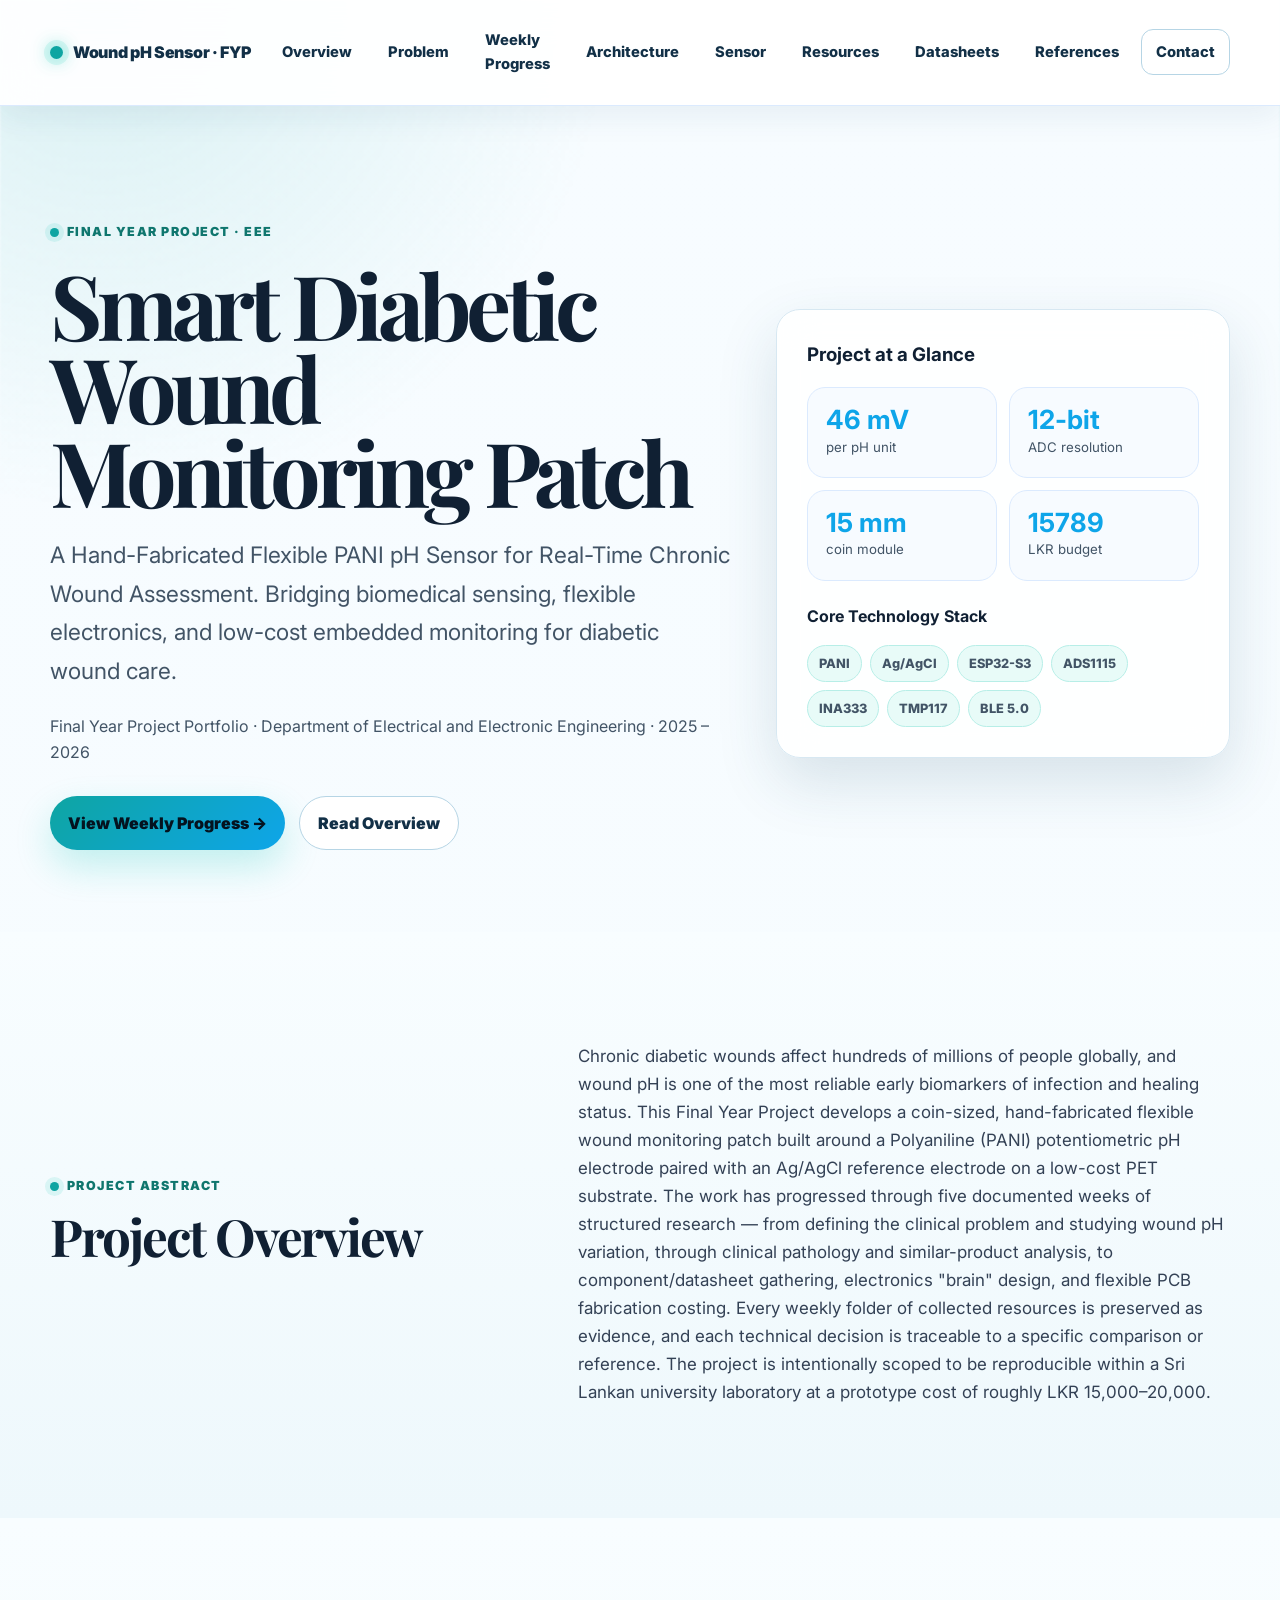
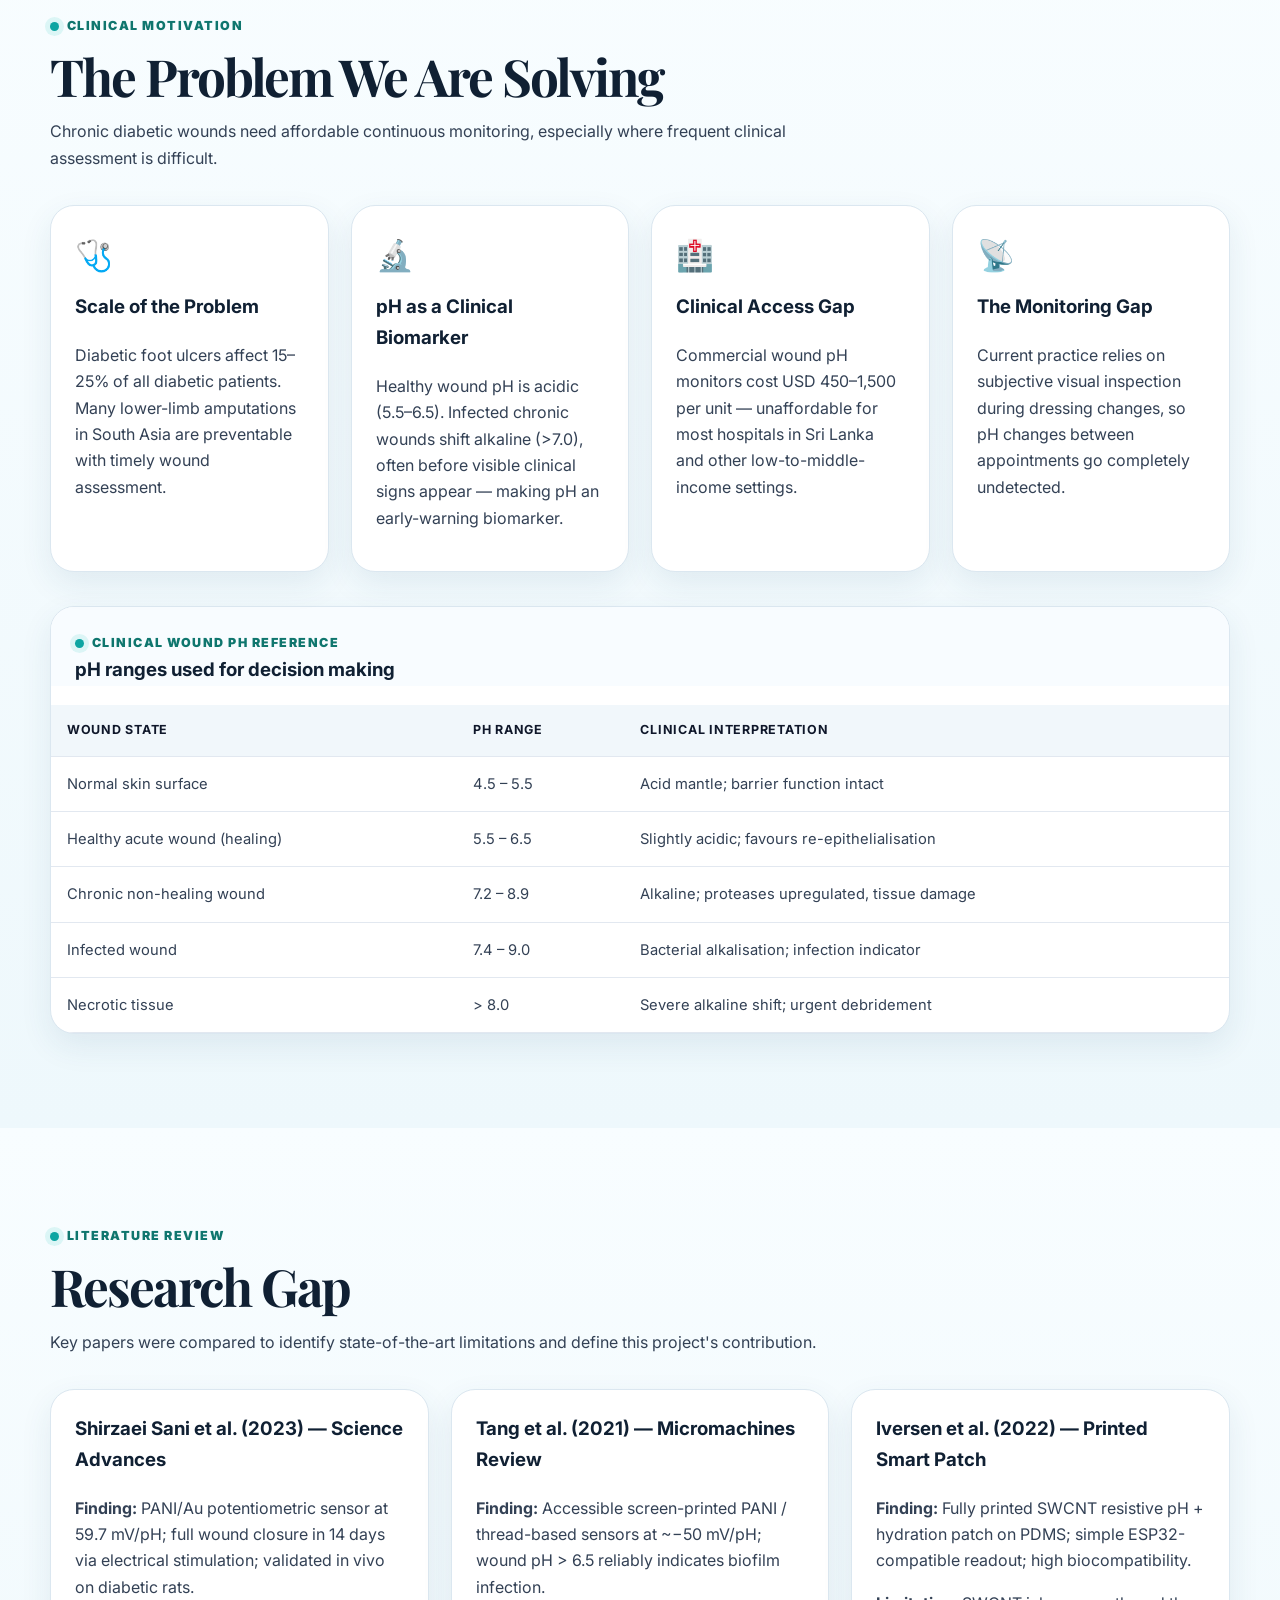
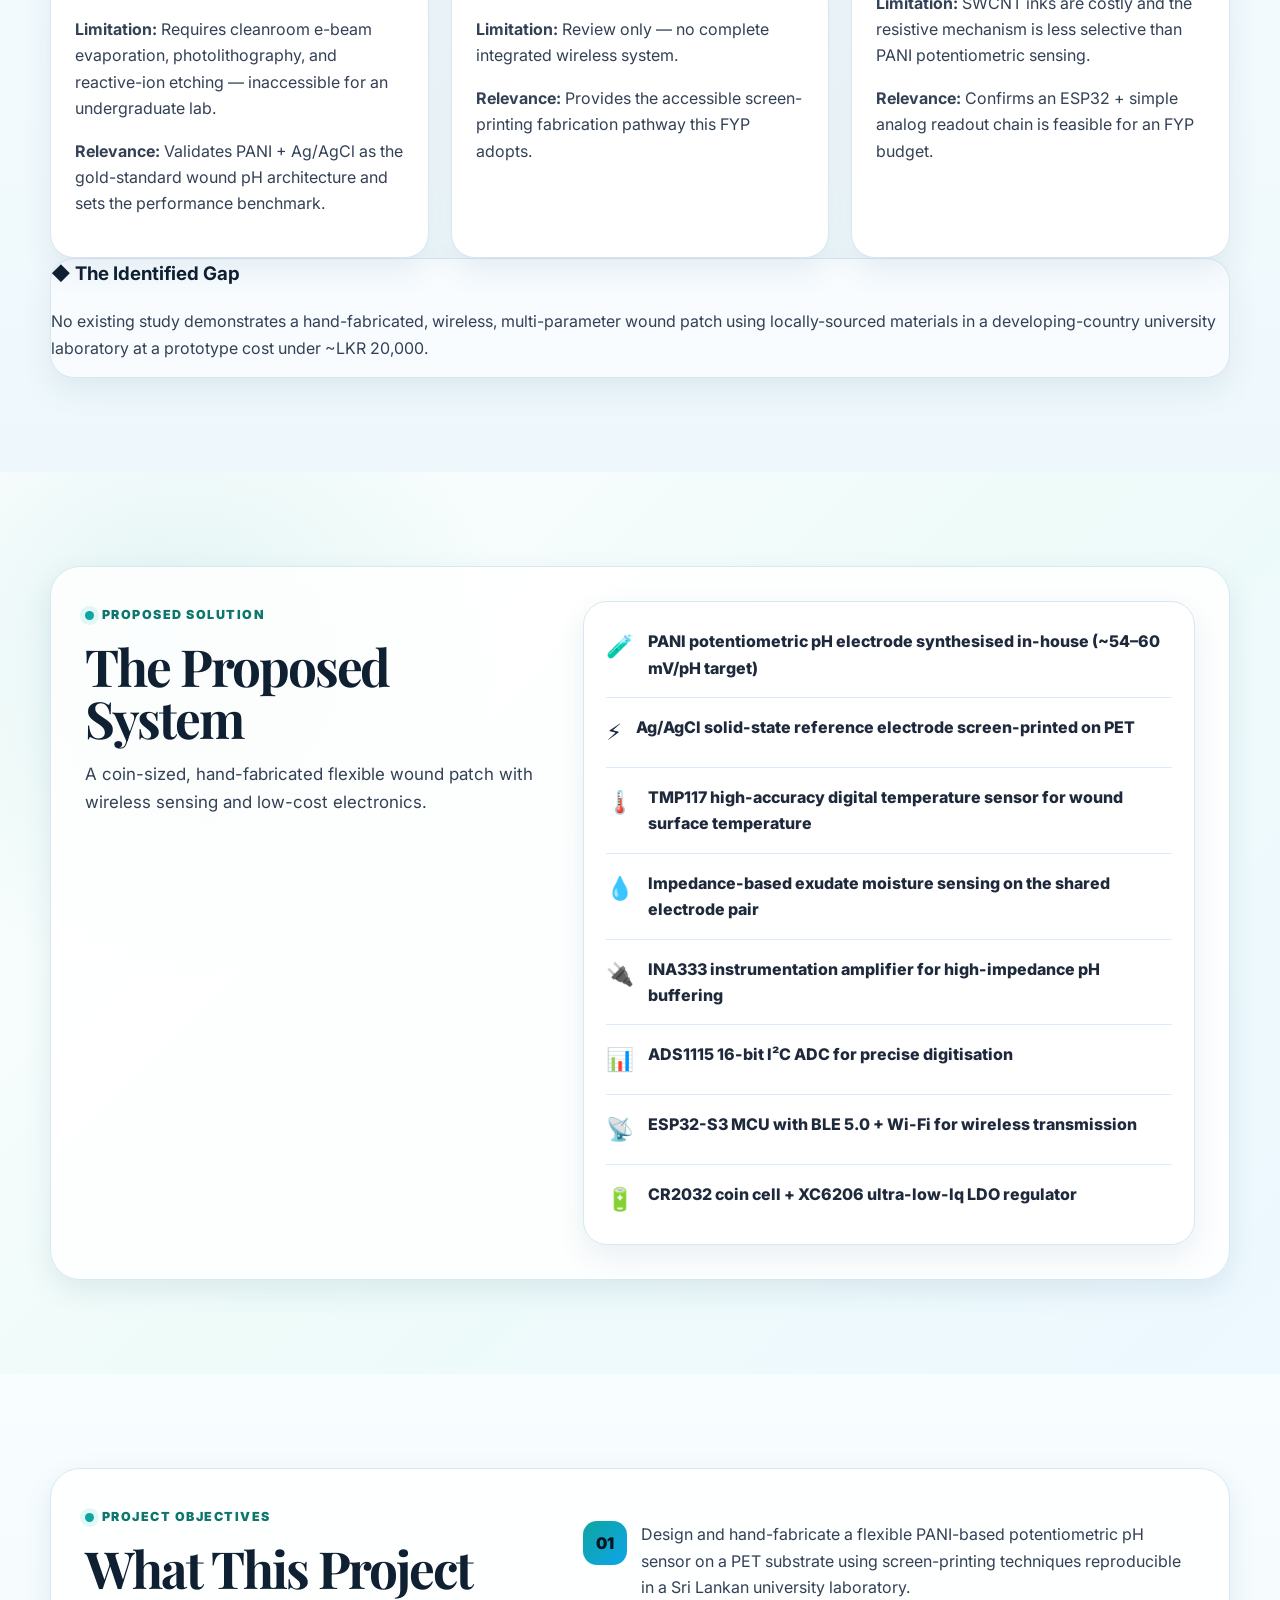
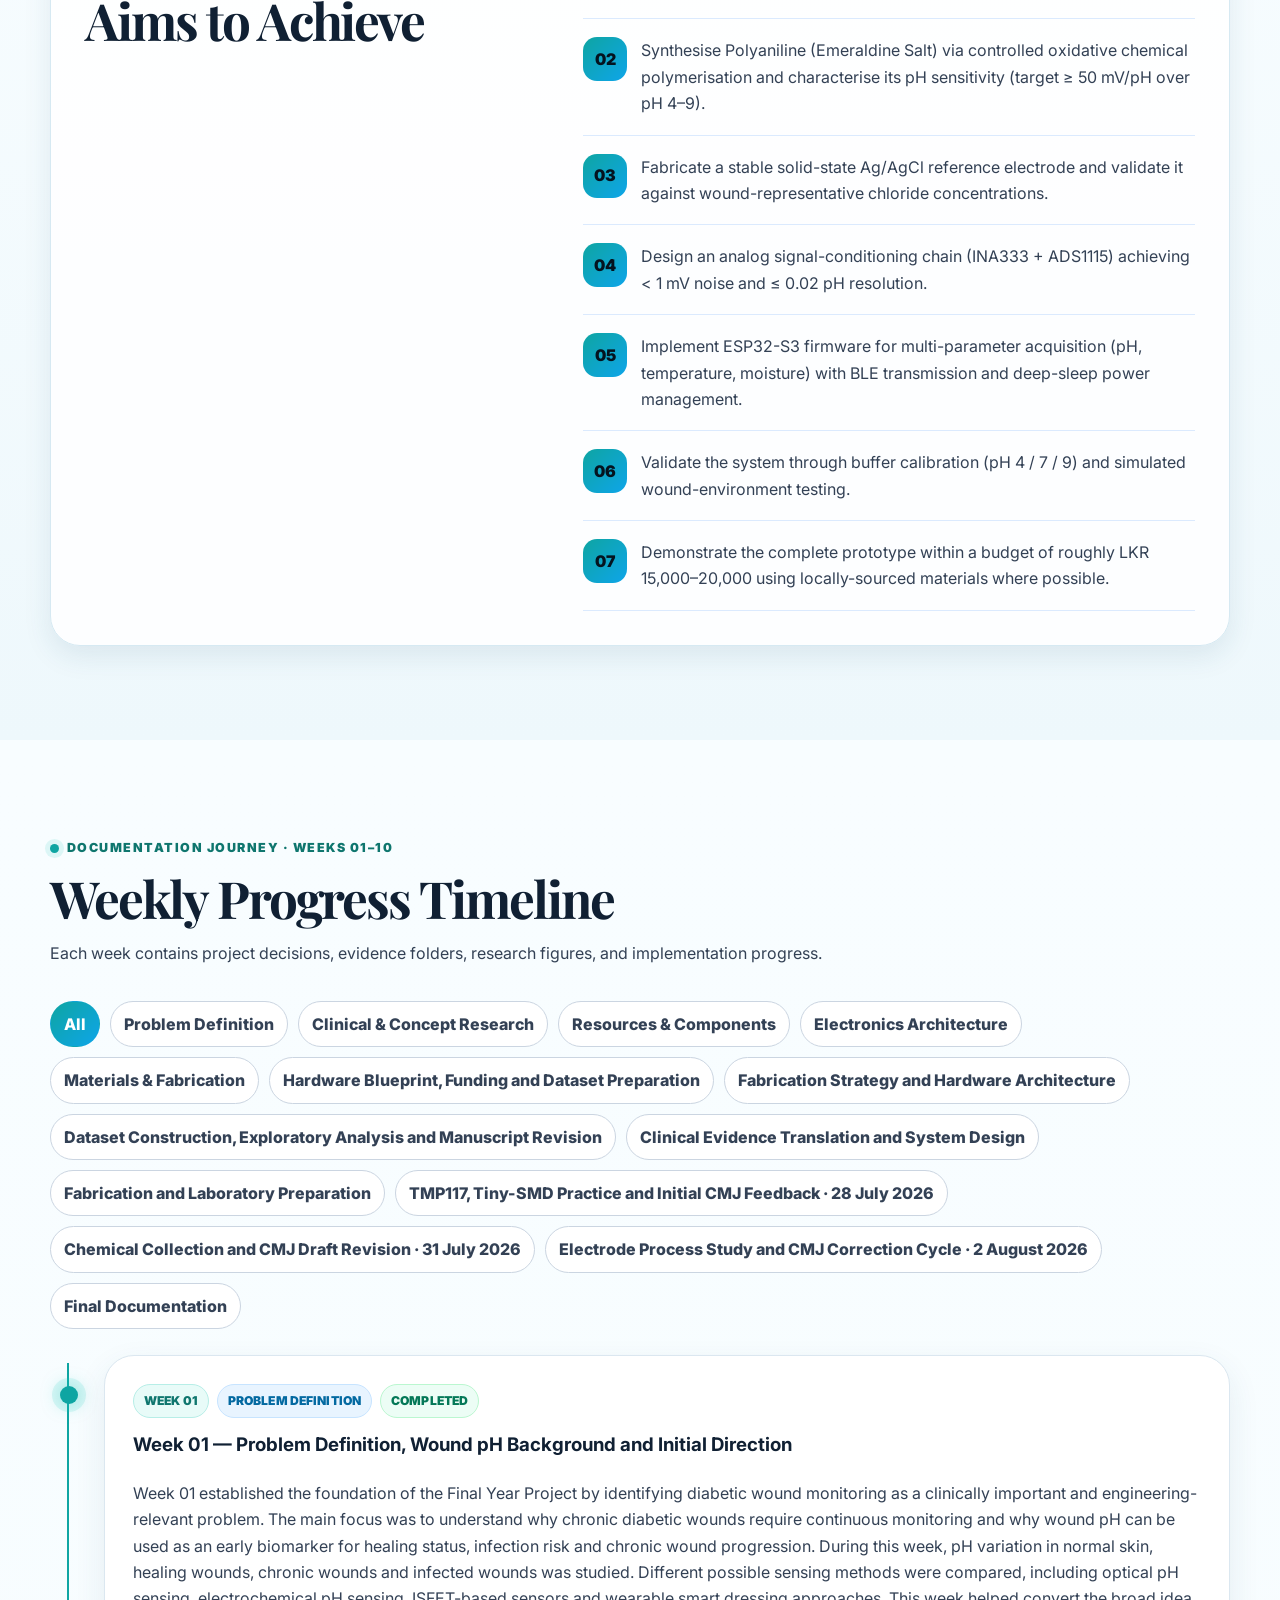
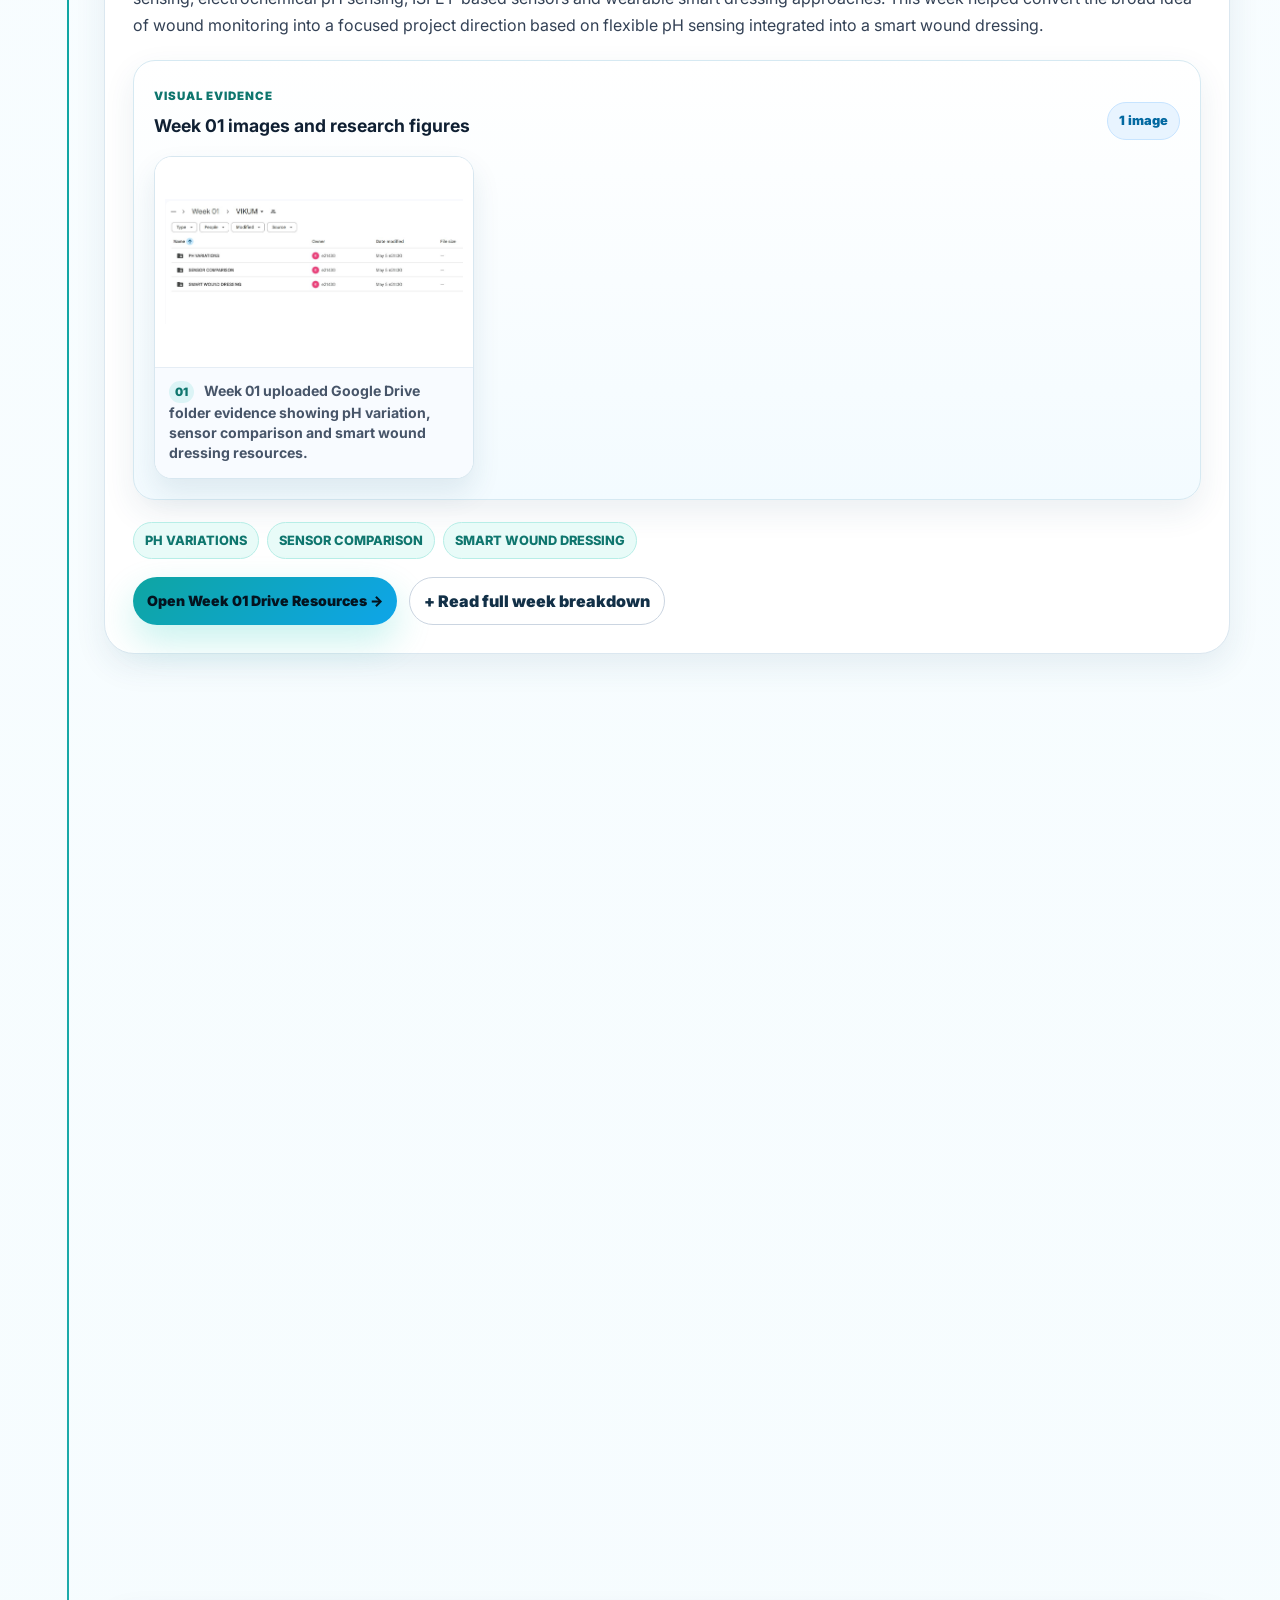
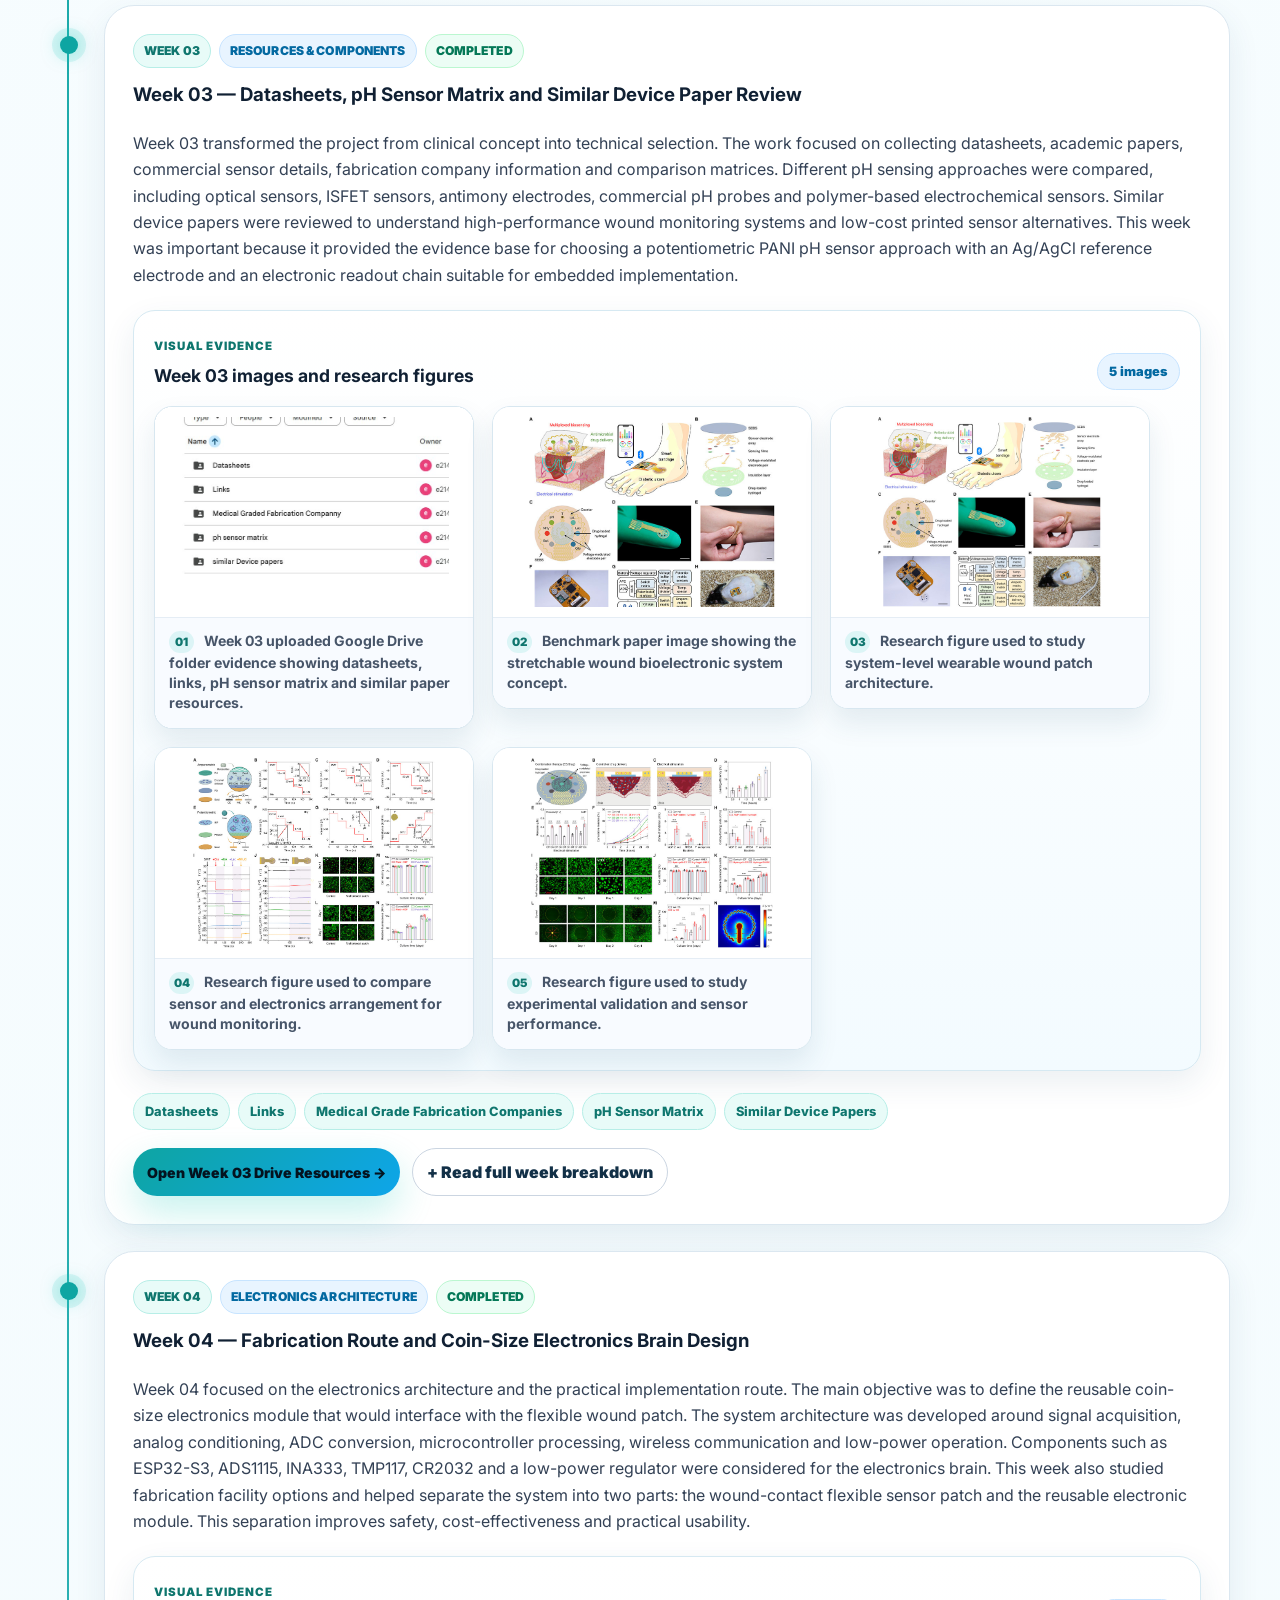
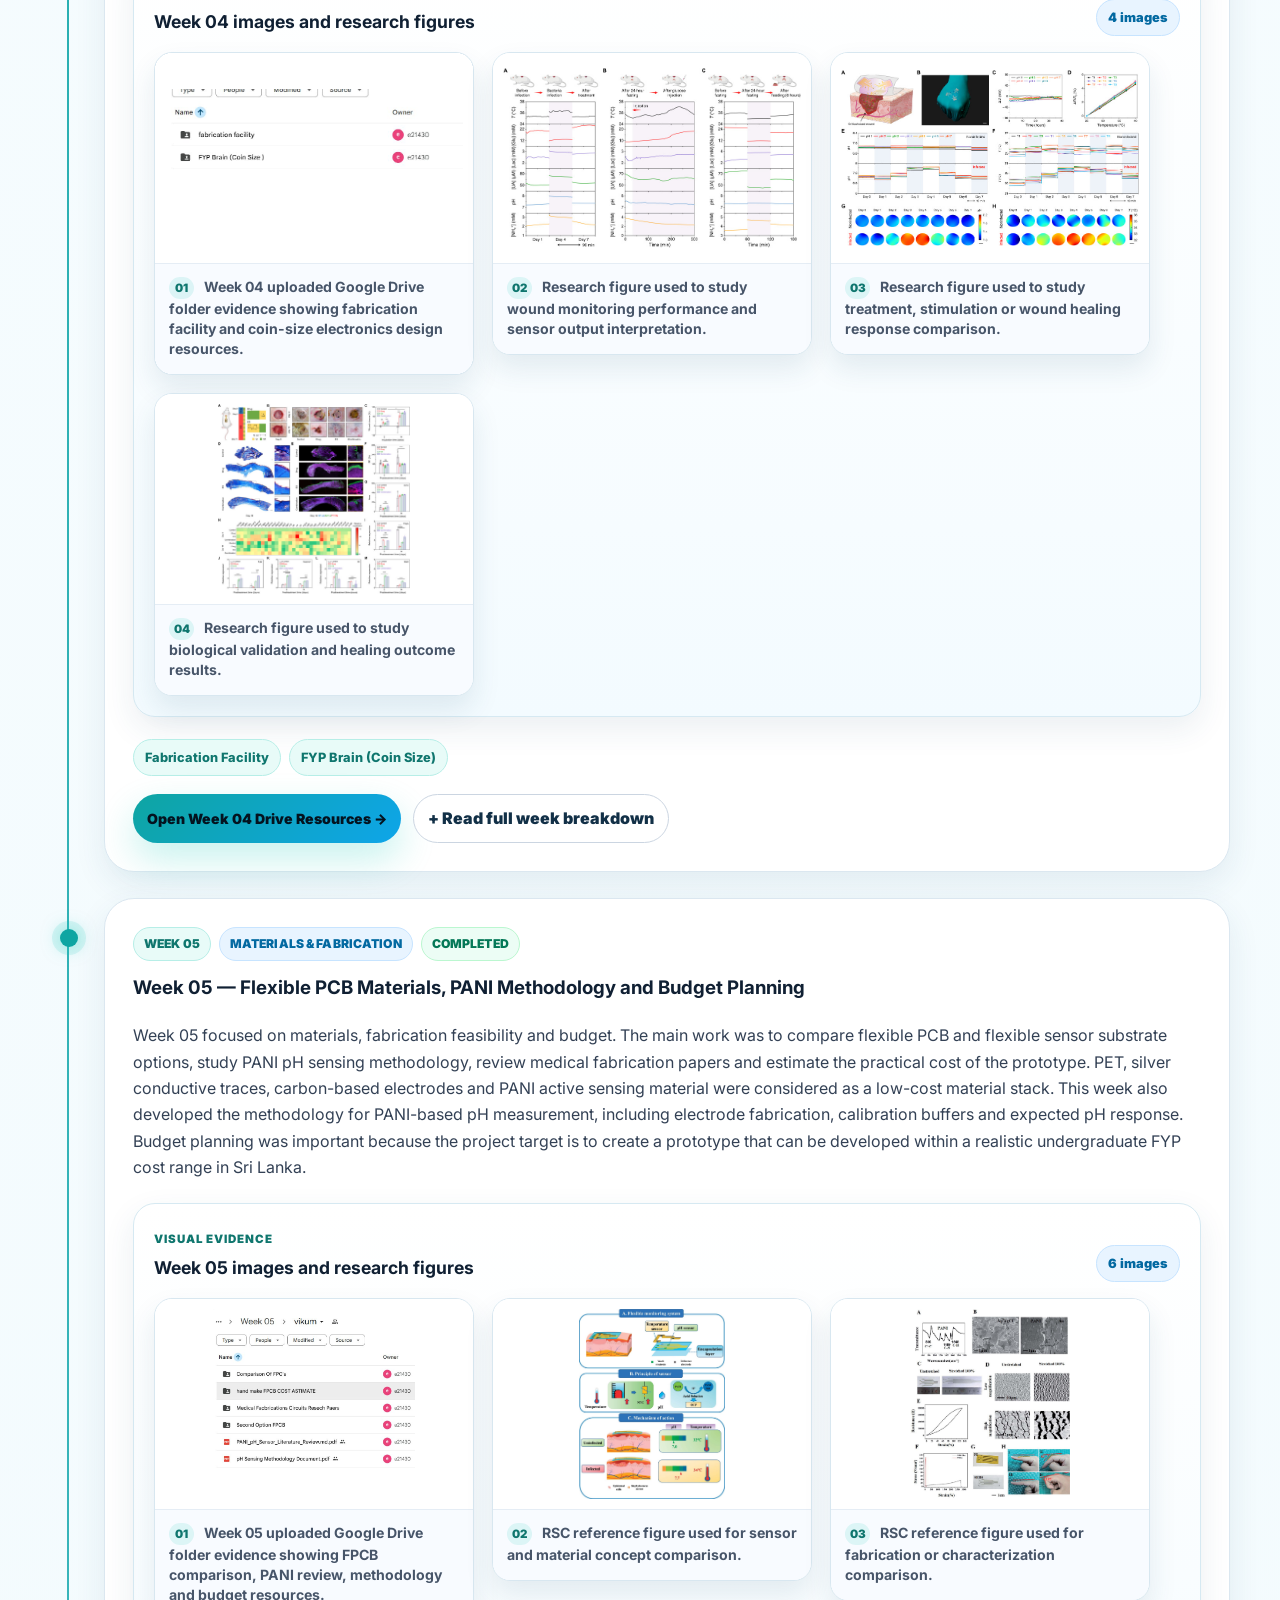
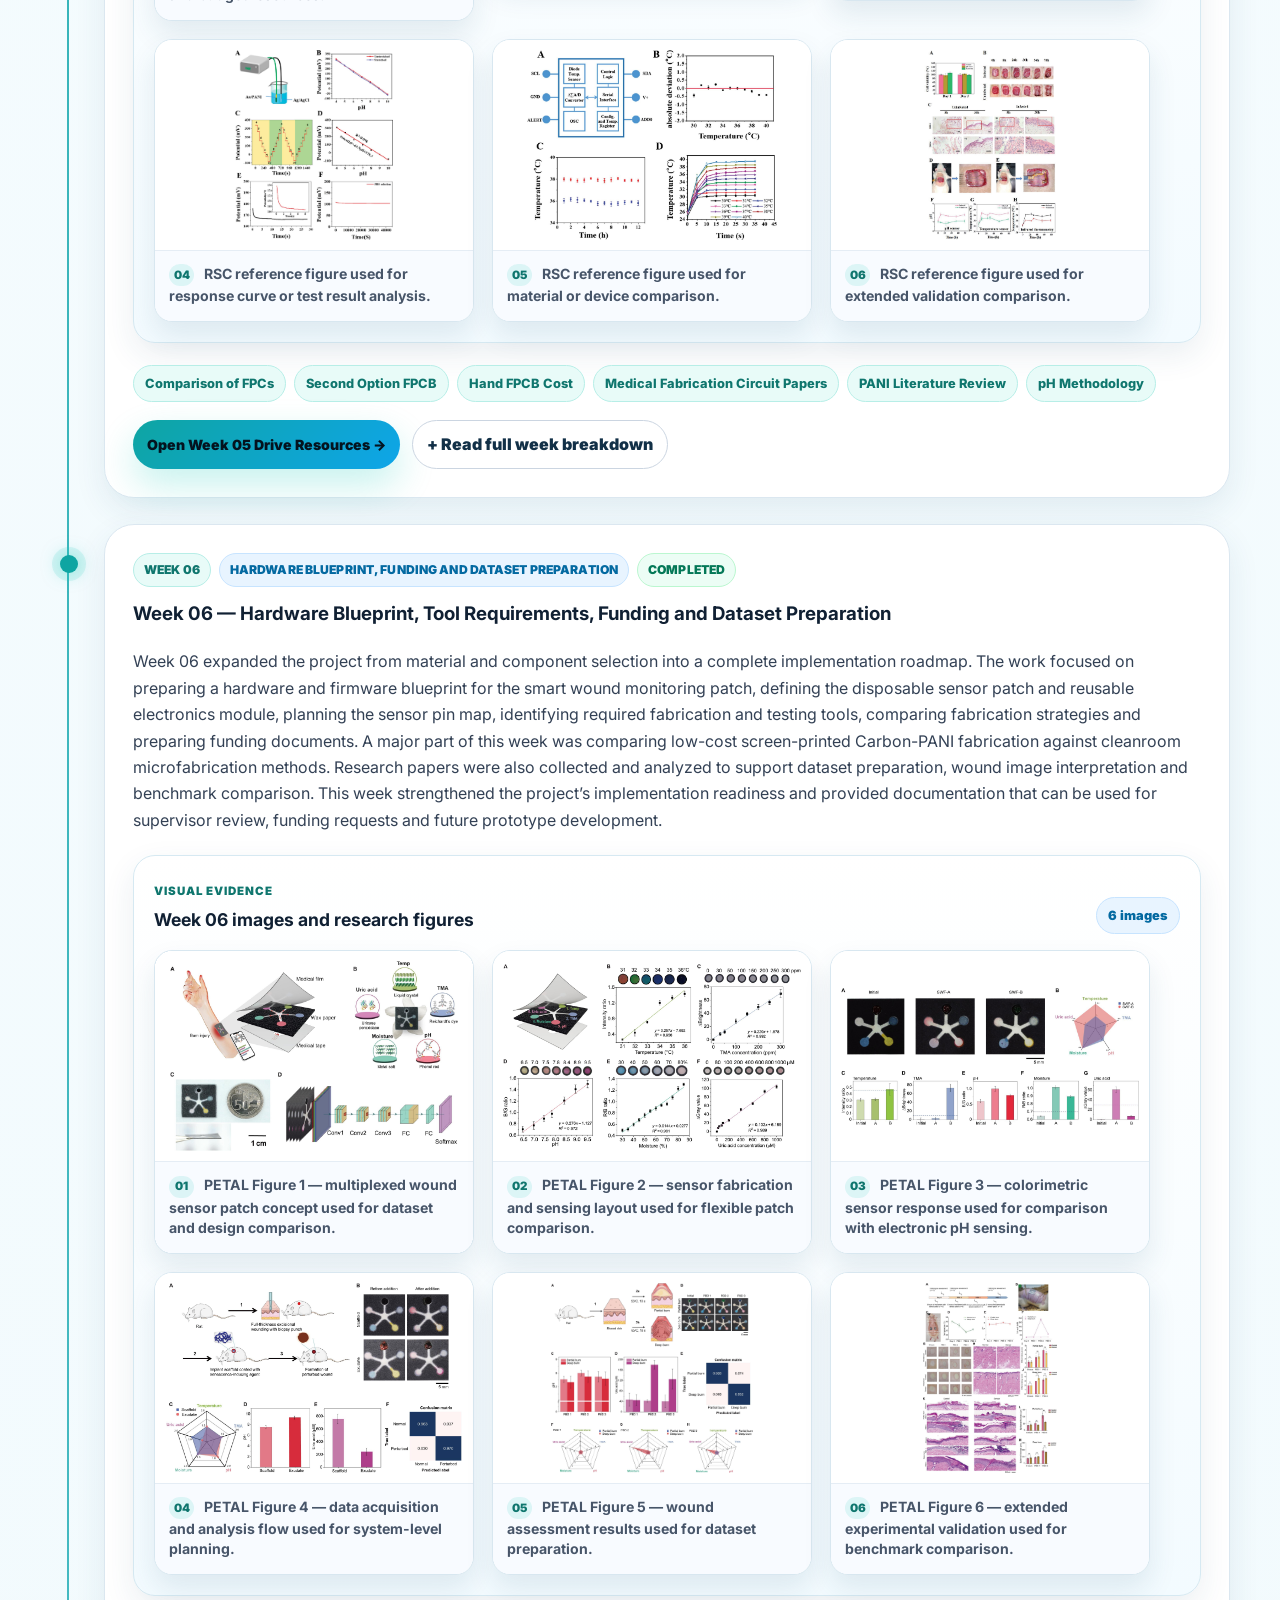
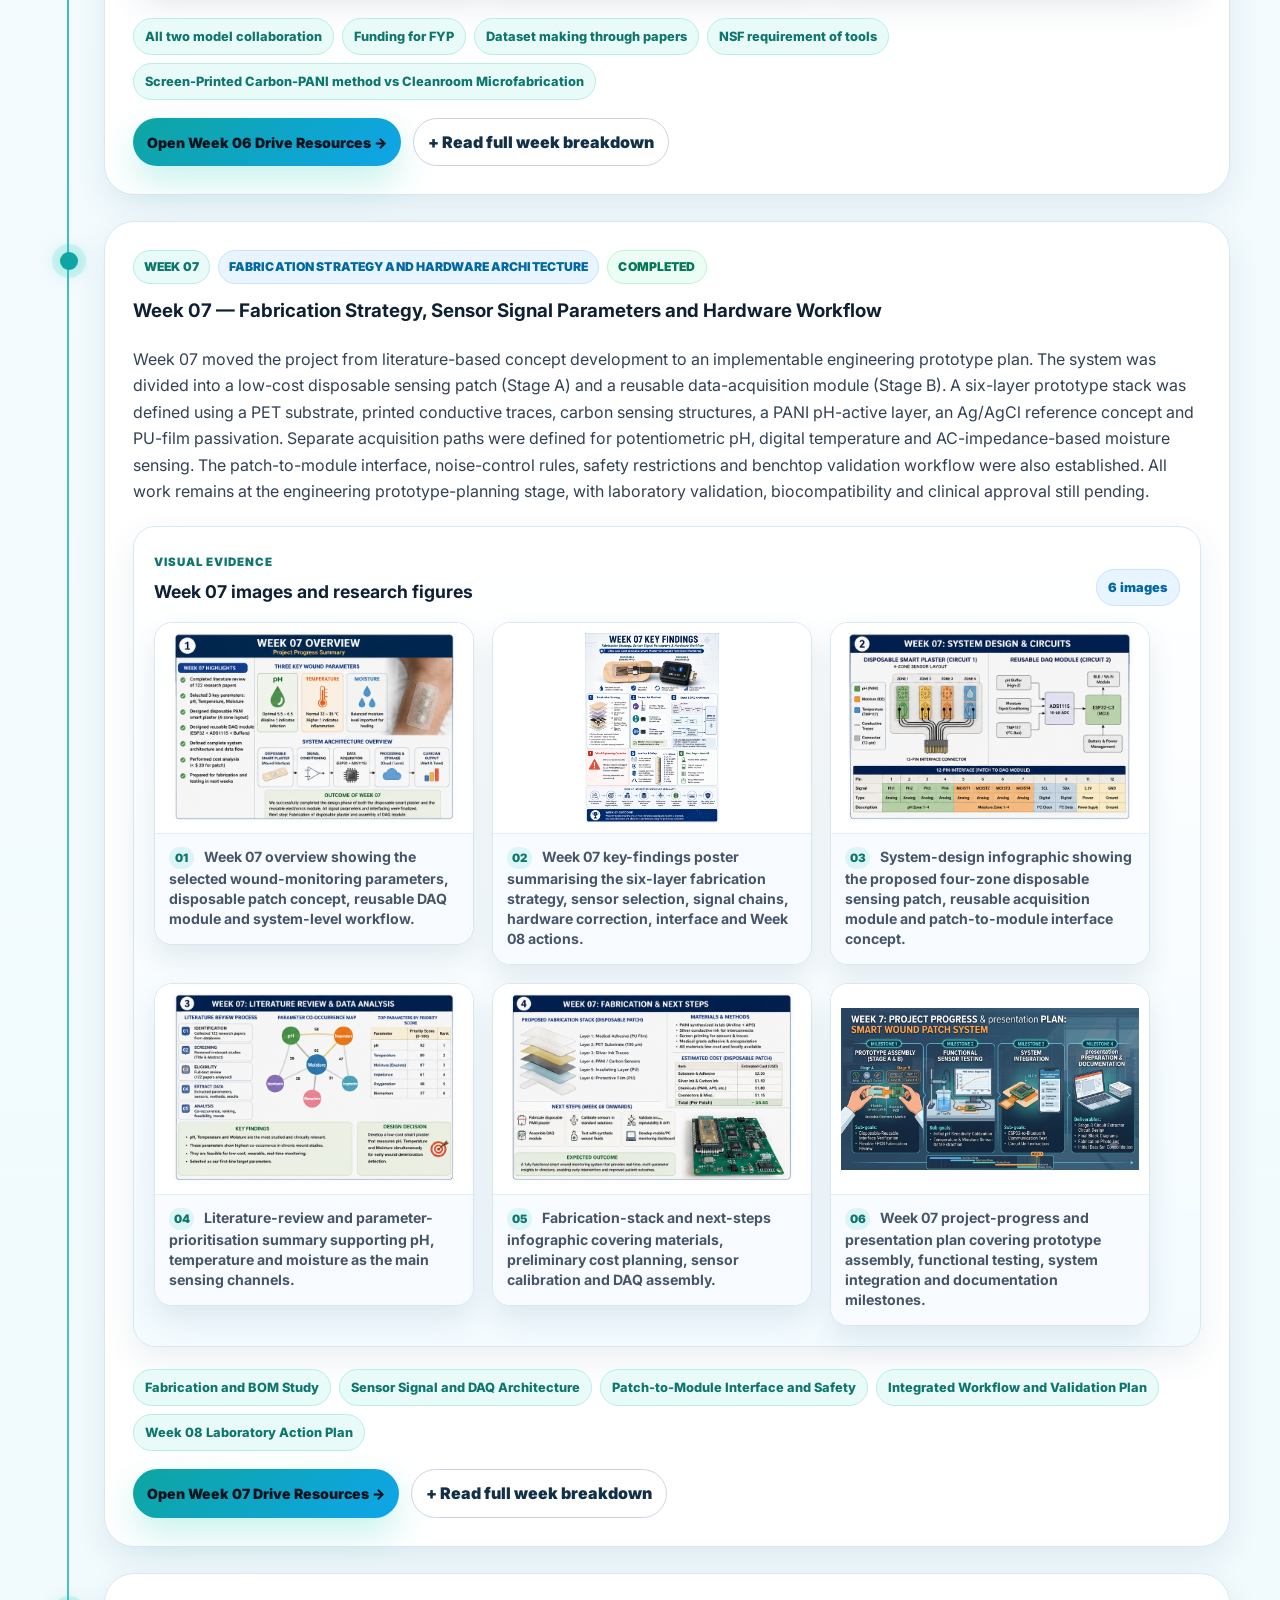
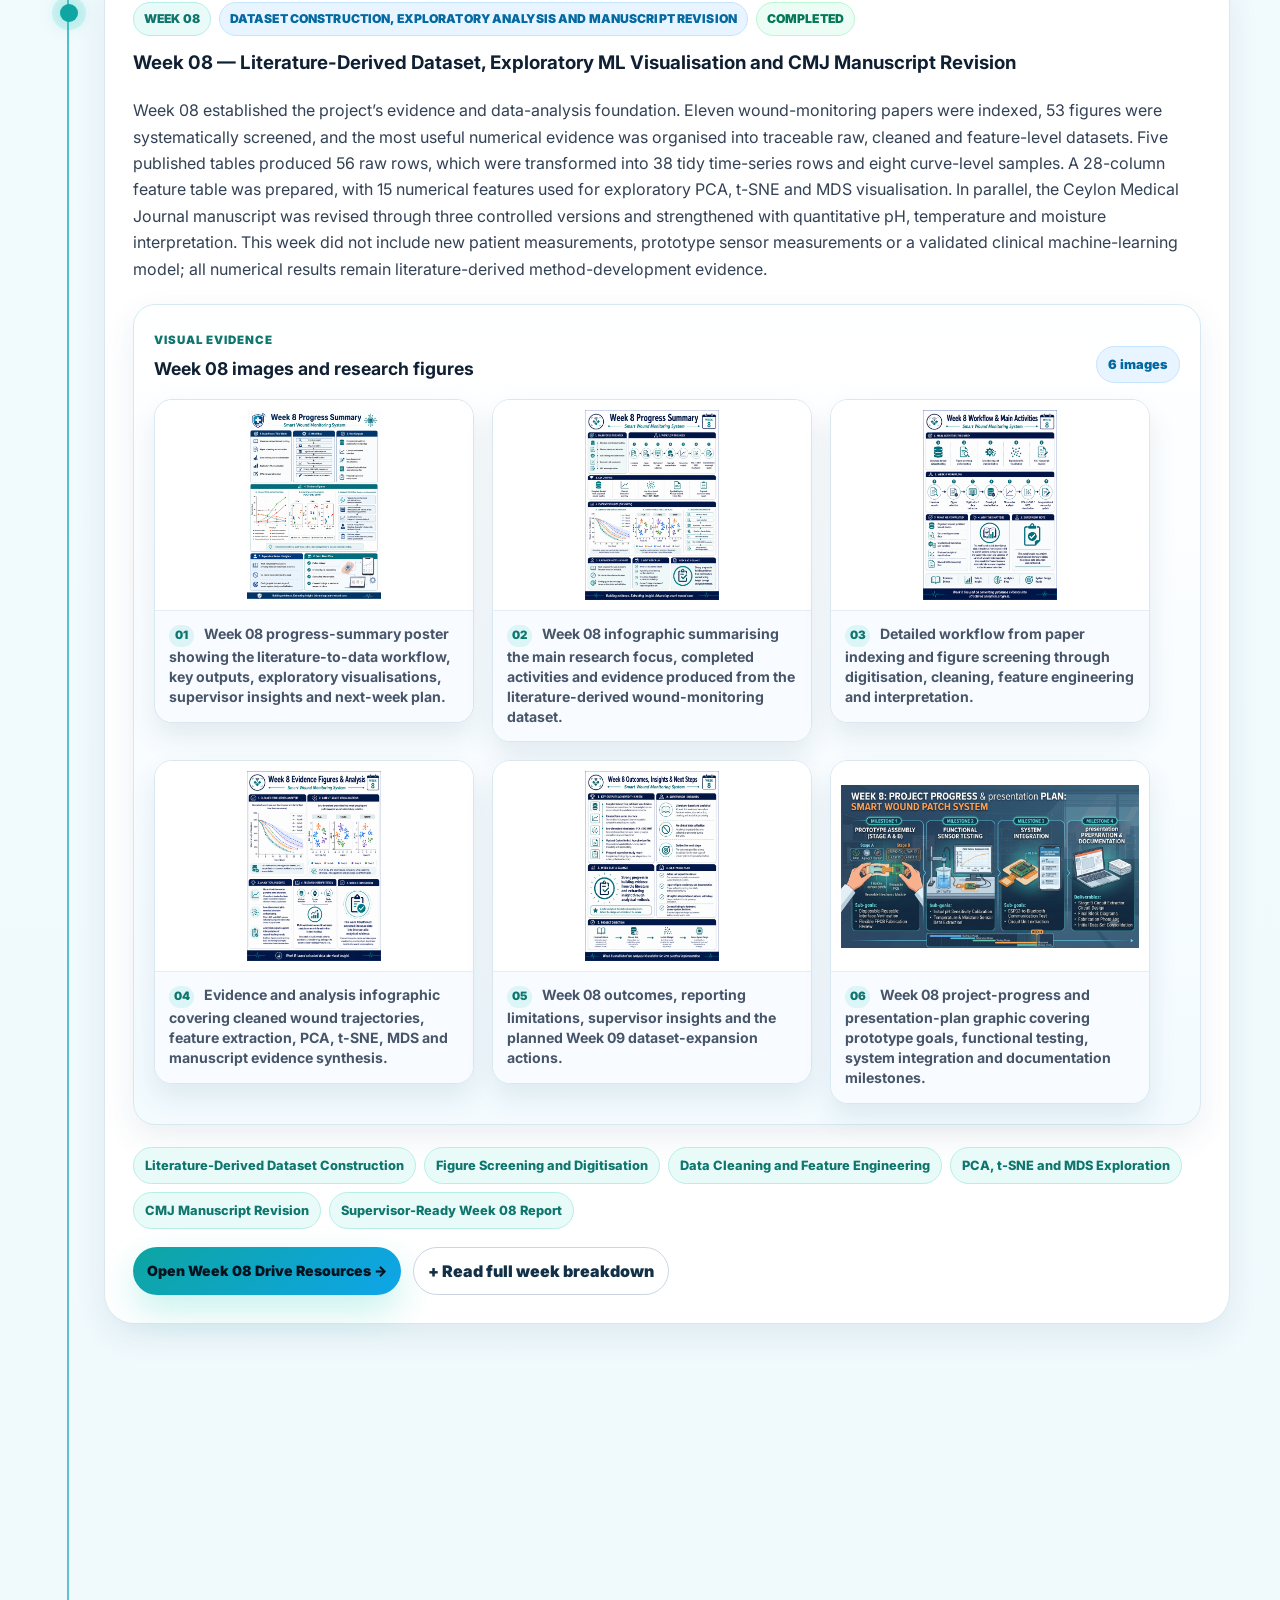
==== commit 1d542880: "Load Week 11 to 13 updates Added a new script tag for week-updates.js." ====
--- a/index.html
+++ b/index.html
@@ -287,6 +287,7 @@
   <button id="back-to-top" class="back-to-top" aria-label="Back to top">↑</button>
 
   <script src="data.js"></script>
+  <script src="week-updates.js"></script>
   <script src="script.js"></script>
 </body>
 </html>
--- a/style.css
+++ b/style.css
@@ -848,3 +848,458 @@
   .research-img { height: 190px; }
   .contact-card { padding: 28px; }
 }
+
+/* ============================================================
+   LIGHT + CLEAR VISIBILITY FINAL THEME OVERRIDES
+   This section fixes dark/black backgrounds and invisible text.
+   Keep this at the very bottom of style.css.
+============================================================ */
+:root {
+  --bg: #f6fbff;
+  --bg-2: #eaf7fb;
+  --surface: #ffffff;
+  --surface-2: #f2f8fc;
+  --text: #102033;
+  --muted: #526274;
+  --light: #f8fdff;
+  --navy: #123047;
+  --navy-2: #1e4f6c;
+  --teal: #0ea5a2;
+  --cyan: #0ea5e9;
+  --blue: #2563eb;
+  --border: rgba(99, 135, 160, 0.24);
+  --shadow: 0 22px 55px rgba(31, 80, 110, 0.16);
+  --shadow-soft: 0 10px 28px rgba(31, 80, 110, 0.10);
+}
+
+html,
+body {
+  background: #f6fbff !important;
+  color: var(--text) !important;
+}
+
+body {
+  background:
+    radial-gradient(circle at 8% 0%, rgba(14, 165, 162, 0.13), transparent 32rem),
+    radial-gradient(circle at 95% 8%, rgba(14, 165, 233, 0.14), transparent 34rem),
+    linear-gradient(180deg, #f7fcff 0%, #eef8fc 42%, #ffffff 100%) !important;
+}
+
+/* ---------- LIGHT NAVBAR ---------- */
+.navbar {
+  background: rgba(255, 255, 255, 0.92) !important;
+  border-bottom: 1px solid #dbeafe !important;
+  box-shadow: 0 10px 30px rgba(31, 80, 110, 0.08) !important;
+}
+
+.brand,
+.nav-links a,
+.nav-links .nav-contact {
+  color: #123047 !important;
+}
+
+.nav-links a:hover,
+.nav-links a.active {
+  color: #ffffff !important;
+  background: linear-gradient(135deg, #0ea5a2, #0ea5e9) !important;
+}
+
+.nav-links .nav-contact {
+  border: 1px solid #b6d5e5 !important;
+  background: #ffffff !important;
+}
+
+.hamburger {
+  color: #123047 !important;
+  background: #ffffff !important;
+  border: 1px solid #b6d5e5 !important;
+}
+
+/* ---------- LIGHT HERO ---------- */
+.hero {
+  color: #102033 !important;
+  min-height: 620px !important;
+}
+
+.hero-bg {
+  background:
+    radial-gradient(circle at 78% 16%, rgba(14, 165, 233, 0.20), transparent 24rem),
+    radial-gradient(circle at 20% 14%, rgba(14, 165, 162, 0.20), transparent 22rem),
+    linear-gradient(135deg, #ffffff 0%, #eef9fc 54%, #e8f5ff 100%) !important;
+}
+
+.hero-bg::after {
+  background-image:
+    linear-gradient(rgba(14, 165, 162, 0.08) 1px, transparent 1px),
+    linear-gradient(90deg, rgba(14, 165, 233, 0.08) 1px, transparent 1px) !important;
+  mask-image: none !important;
+}
+
+.hero h1,
+.hero-panel h3,
+.hero-panel h4 {
+  color: #102033 !important;
+}
+
+.lead,
+.hero .muted {
+  color: #425466 !important;
+}
+
+.btn.ghost {
+  color: #123047 !important;
+  background: #ffffff !important;
+  border: 1px solid #b6d5e5 !important;
+}
+
+.hero-panel {
+  background: rgba(255, 255, 255, 0.88) !important;
+  border: 1px solid #d7e8f2 !important;
+  box-shadow: 0 24px 60px rgba(31, 80, 110, 0.15) !important;
+}
+
+.stat-grid div {
+  background: #f7fbff !important;
+  border: 1px solid #dbeafe !important;
+}
+
+.stat-grid span,
+.hero-panel .chip-row span {
+  color: #425466 !important;
+}
+
+.hero-panel .chip-row span {
+  background: #e8fbf8 !important;
+  border-color: #b7eee7 !important;
+}
+
+/* ---------- ALL MAIN SECTIONS: NO BLACK BACKGROUND ---------- */
+.section,
+.section.soft,
+#solution,
+#timeline-section,
+#problem,
+#research-gap,
+#resources,
+#datasheets,
+#references,
+#architecture,
+#sensor,
+#objectives,
+#abstract {
+  background: linear-gradient(180deg, #f8fdff 0%, #eef8fc 100%) !important;
+  color: #102033 !important;
+}
+
+.section:nth-of-type(even),
+.section.soft:nth-of-type(even) {
+  background: linear-gradient(180deg, #ffffff 0%, #f3fbff 100%) !important;
+}
+
+h1, h2, h3, h4, h5, h6,
+.section h2,
+.section h3,
+.section h4,
+#solution h2,
+#solution h3,
+#timeline-section h2,
+#timeline-section h3,
+#timeline-section h4 {
+  color: #102033 !important;
+}
+
+p, li, td,
+.large-copy,
+.feature-list li,
+.objectives-list li,
+.tl-item p,
+.tl-details p,
+.tl-details li {
+  color: #334155 !important;
+}
+
+.muted,
+.section .muted {
+  color: #64748b !important;
+}
+
+.section-kicker,
+.eyebrow {
+  color: #0f766e !important;
+}
+
+/* ---------- PROPOSED SOLUTION: VERY CLEAR ---------- */
+#solution {
+  background:
+    radial-gradient(circle at 12% 18%, rgba(14, 165, 162, 0.10), transparent 22rem),
+    linear-gradient(135deg, #ffffff 0%, #eefbf9 50%, #edf8ff 100%) !important;
+}
+
+#solution .two-col,
+#objectives .two-col {
+  padding: 34px !important;
+  border-radius: 30px !important;
+  background: rgba(255, 255, 255, 0.88) !important;
+  border: 1px solid #d6e9f2 !important;
+  box-shadow: var(--shadow-soft) !important;
+}
+
+.feature-list {
+  background: #ffffff !important;
+  border: 1px solid #d6e9f2 !important;
+  border-radius: 24px !important;
+  padding: 10px 22px !important;
+  box-shadow: 0 12px 30px rgba(31, 80, 110, 0.08) !important;
+}
+
+.feature-list li {
+  color: #1e293b !important;
+  border-bottom: 1px solid #dbeafe !important;
+  font-weight: 800 !important;
+}
+
+.feature-list li:last-child { border-bottom: 0 !important; }
+.feature-list li span { filter: saturate(1.2) !important; }
+
+/* ---------- CARDS / TABLES: CLEAR WHITE ---------- */
+.card,
+.problem-card,
+.paper-card,
+.sensor-card,
+.res-card,
+.cat-card,
+.test-card,
+.table-card,
+.gap-box,
+.contact-card,
+.budget-header,
+.quality-item,
+.future-item,
+.arch-layer,
+.tl-item,
+.week-media-panel {
+  background: #ffffff !important;
+  border: 1px solid #dbe7f0 !important;
+  box-shadow: 0 12px 32px rgba(31, 80, 110, 0.09) !important;
+}
+
+.gap-box,
+.table-title,
+.tl-details {
+  background: #f8fcff !important;
+  color: #102033 !important;
+}
+
+.tl-details {
+  border: 1px solid #dbe7f0 !important;
+}
+
+/* ---------- WEEKLY PROGRESS: LIGHT TEMPLATE ---------- */
+#timeline-section {
+  background: linear-gradient(180deg, #f8fdff 0%, #eaf7fb 100%) !important;
+}
+
+.timeline::before {
+  background: linear-gradient(#0ea5a2, rgba(14,165,233,0.35)) !important;
+}
+
+.tl-item {
+  background: #ffffff !important;
+  border-radius: 30px !important;
+}
+
+.week-label {
+  background: #e8fbf8 !important;
+  color: #0f766e !important;
+  border: 1px solid #b7eee7 !important;
+}
+
+.phase-pill {
+  background: #e8f4ff !important;
+  color: #0369a1 !important;
+  border: 1px solid #c7e4ff !important;
+}
+
+.status-pill {
+  background: #ecfdf5 !important;
+  color: #047857 !important;
+  border: 1px solid #bbf7d0 !important;
+}
+
+.week-media-panel {
+  margin: 22px 0 !important;
+  padding: 20px !important;
+  background: linear-gradient(180deg, #ffffff 0%, #f3fbff 100%) !important;
+  border: 1px solid #d6e9f2 !important;
+}
+
+.week-media-top h4,
+.media-eyebrow,
+.media-count {
+  color: #102033 !important;
+}
+
+.media-eyebrow {
+  color: #0f766e !important;
+}
+
+.media-count {
+  background: #e8f4ff !important;
+  border: 1px solid #c7e4ff !important;
+  color: #0369a1 !important;
+}
+
+.week-image-gallery,
+.week-image-gallery.compact-gallery {
+  display: grid !important;
+  grid-template-columns: repeat(auto-fit, minmax(260px, 320px)) !important;
+  gap: 18px !important;
+  align-items: start !important;
+  justify-content: start !important;
+}
+
+.week-image-card {
+  width: 100% !important;
+  max-width: 320px !important;
+  flex: unset !important;
+  background: #ffffff !important;
+  border: 1px solid #d8e7f0 !important;
+  box-shadow: 0 14px 28px rgba(31, 80, 110, 0.10) !important;
+}
+
+.week-image-card img {
+  height: 210px !important;
+  max-height: 210px !important;
+  object-fit: contain !important;
+  background: #ffffff !important;
+  padding: 10px !important;
+}
+
+.week-image-card figcaption {
+  background: #f8fbff !important;
+  color: #475569 !important;
+  border-top: 1px solid #e5edf5 !important;
+}
+
+.folder-chip,
+.chip-row span,
+.tag-row span {
+  background: #e8fbf8 !important;
+  color: #0f766e !important;
+  border: 1px solid #b7eee7 !important;
+}
+
+/* ---------- RESEARCH FIGURES: LIGHT TITLE CARD ---------- */
+.research-paper-title {
+  background: linear-gradient(135deg, #ffffff, #eaf9ff) !important;
+  color: #102033 !important;
+  border: 1px solid #dbe7f0 !important;
+}
+
+.research-paper-title h3,
+.research-paper-title .muted {
+  color: #102033 !important;
+}
+
+.research-paper-title .pill {
+  background: #e8fbf8 !important;
+  color: #0f766e !important;
+  border: 1px solid #b7eee7 !important;
+}
+
+.research-image-card,
+.research-img,
+.research-image-card h4,
+.research-image-card p.muted {
+  background: #ffffff !important;
+  color: #334155 !important;
+}
+
+.research-img {
+  height: 220px !important;
+  object-fit: contain !important;
+}
+
+.research-image-card h4,
+.research-image-card p.muted {
+  background: #f8fbff !important;
+}
+
+/* ---------- BUTTONS ---------- */
+.phase-btn:hover,
+.filter-btn:hover,
+.phase-btn.active,
+.filter-btn.active {
+  background: linear-gradient(135deg, #0ea5a2, #0ea5e9) !important;
+  color: #ffffff !important;
+  border-color: transparent !important;
+}
+
+.tl-expand {
+  color: #123047 !important;
+  background: #ffffff !important;
+}
+
+/* ---------- BUDGET / CONTACT / FOOTER: NO BLACK ---------- */
+.budget-header,
+.contact-section,
+.footer {
+  background: linear-gradient(135deg, #eaf9ff, #ffffff) !important;
+  color: #102033 !important;
+}
+
+.budget-header h2,
+.contact-card h2,
+.contact-card,
+.contact-card .muted,
+.footer,
+.footer p {
+  color: #102033 !important;
+}
+
+.contact-card {
+  background: #ffffff !important;
+  border: 1px solid #dbe7f0 !important;
+}
+
+.future-item span {
+  background: linear-gradient(135deg, #0ea5a2, #0ea5e9) !important;
+  color: #ffffff !important;
+}
+
+/* ---------- MOBILE ---------- */
+@media (max-width: 820px) {
+  .nav-links {
+    background: rgba(255, 255, 255, 0.98) !important;
+    border: 1px solid #dbeafe !important;
+  }
+  .nav-links a { color: #123047 !important; }
+  .week-image-gallery,
+  .week-image-gallery.compact-gallery {
+    grid-template-columns: 1fr !important;
+  }
+  .week-image-card { max-width: 100% !important; }
+}
+
+
+/* Separate weekly paragraph highlight */
+.week-highlight-panel {
+  margin: 24px 0;
+  padding: 22px 24px;
+  border-radius: 20px;
+  background: linear-gradient(135deg, #f0fdfa 0%, #f0f9ff 100%);
+  border: 1px solid rgba(21, 199, 183, 0.28);
+  border-left: 6px solid var(--teal);
+  box-shadow: 0 12px 28px rgba(2, 12, 27, 0.08);
+}
+.week-highlight-panel h4 {
+  margin: 5px 0 10px;
+  color: #0b1f31;
+  font-size: 1.18rem;
+}
+.week-highlight-panel p {
+  margin: 0;
+  color: #334155;
+  font-size: 1rem;
+  line-height: 1.75;
+}
